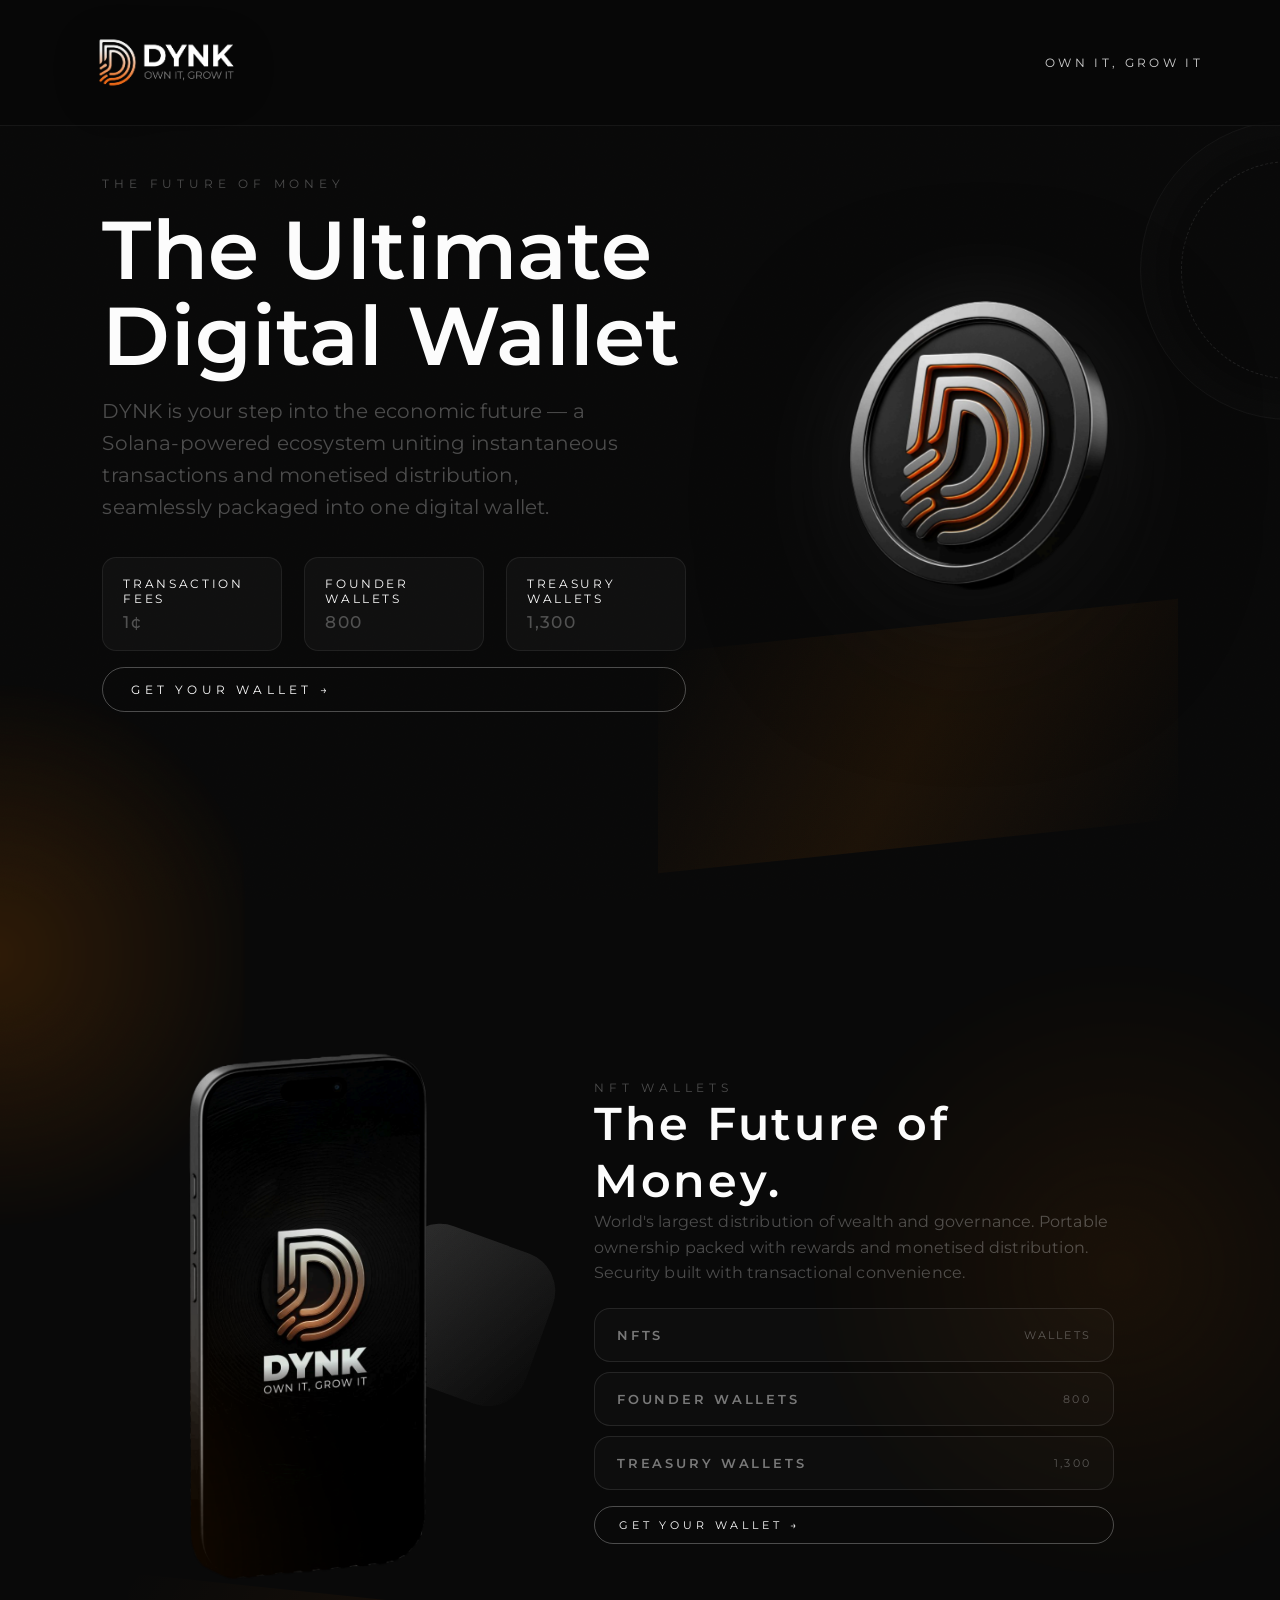
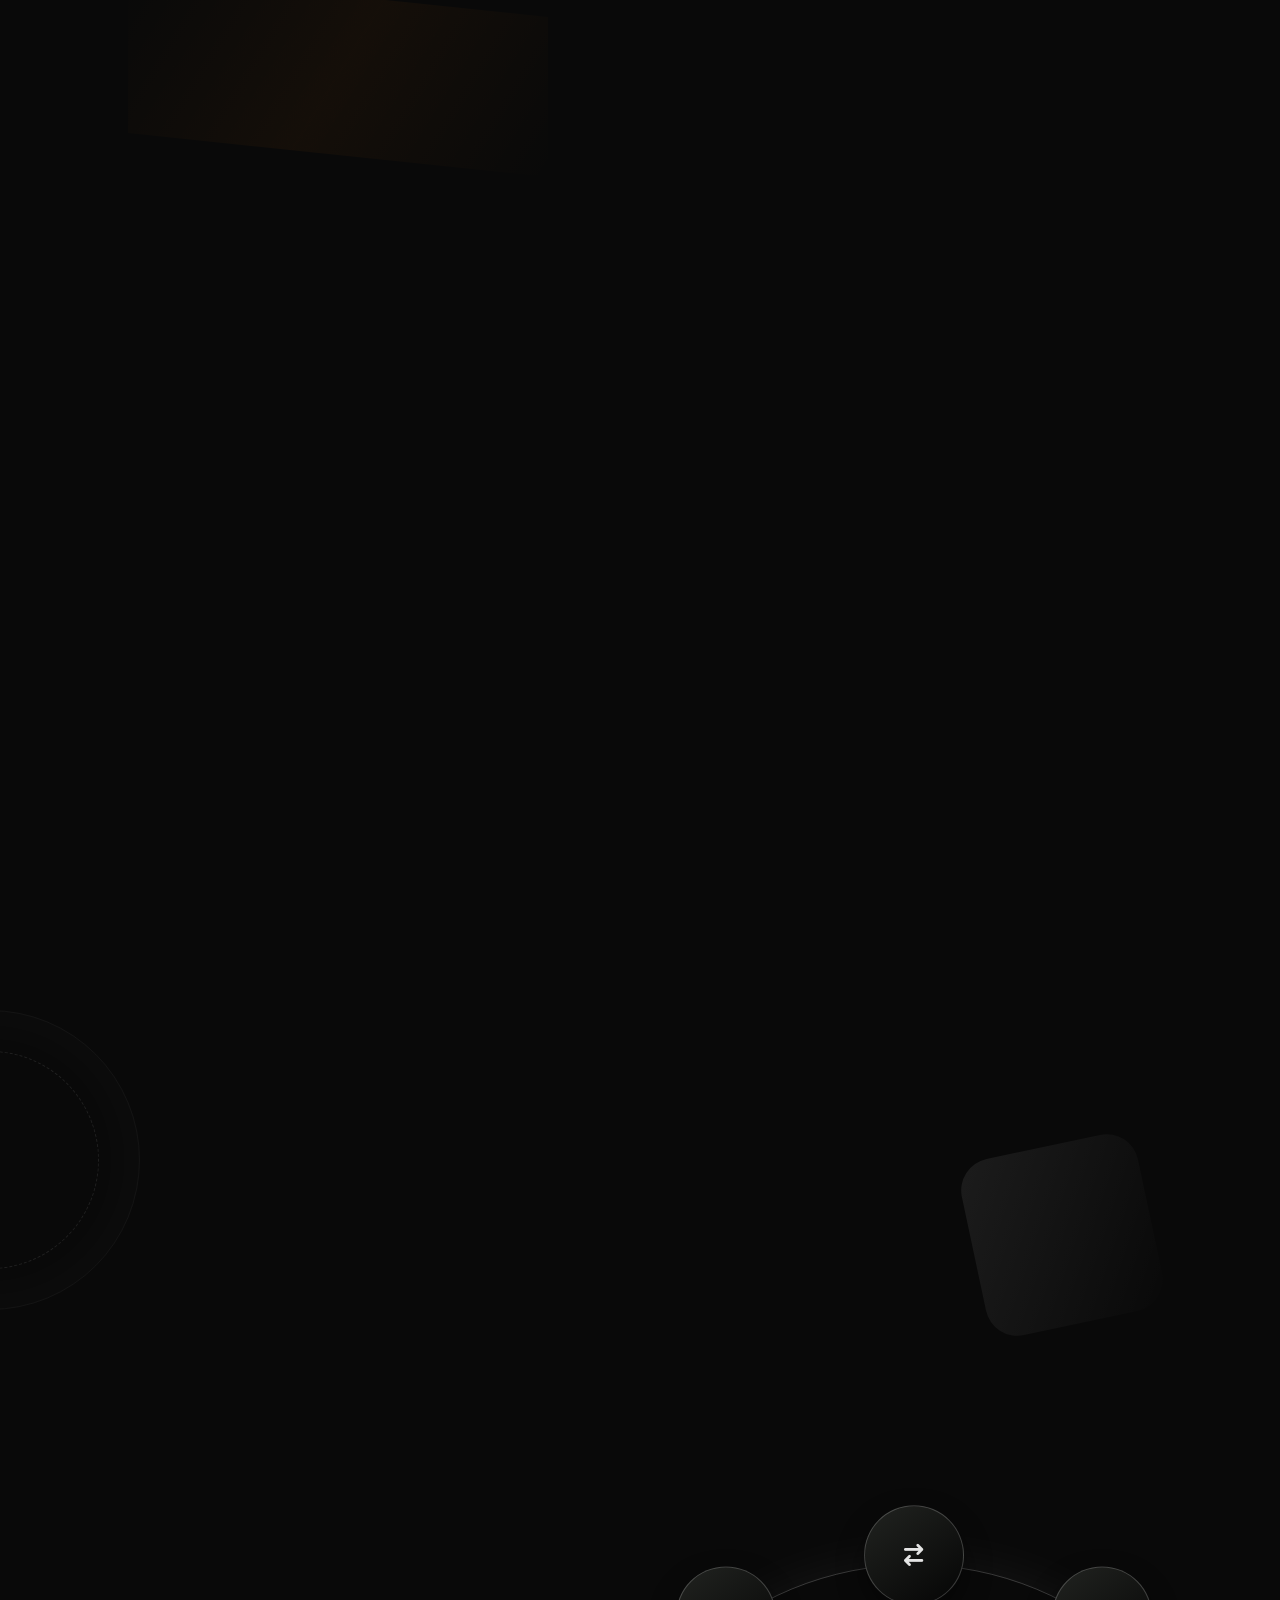
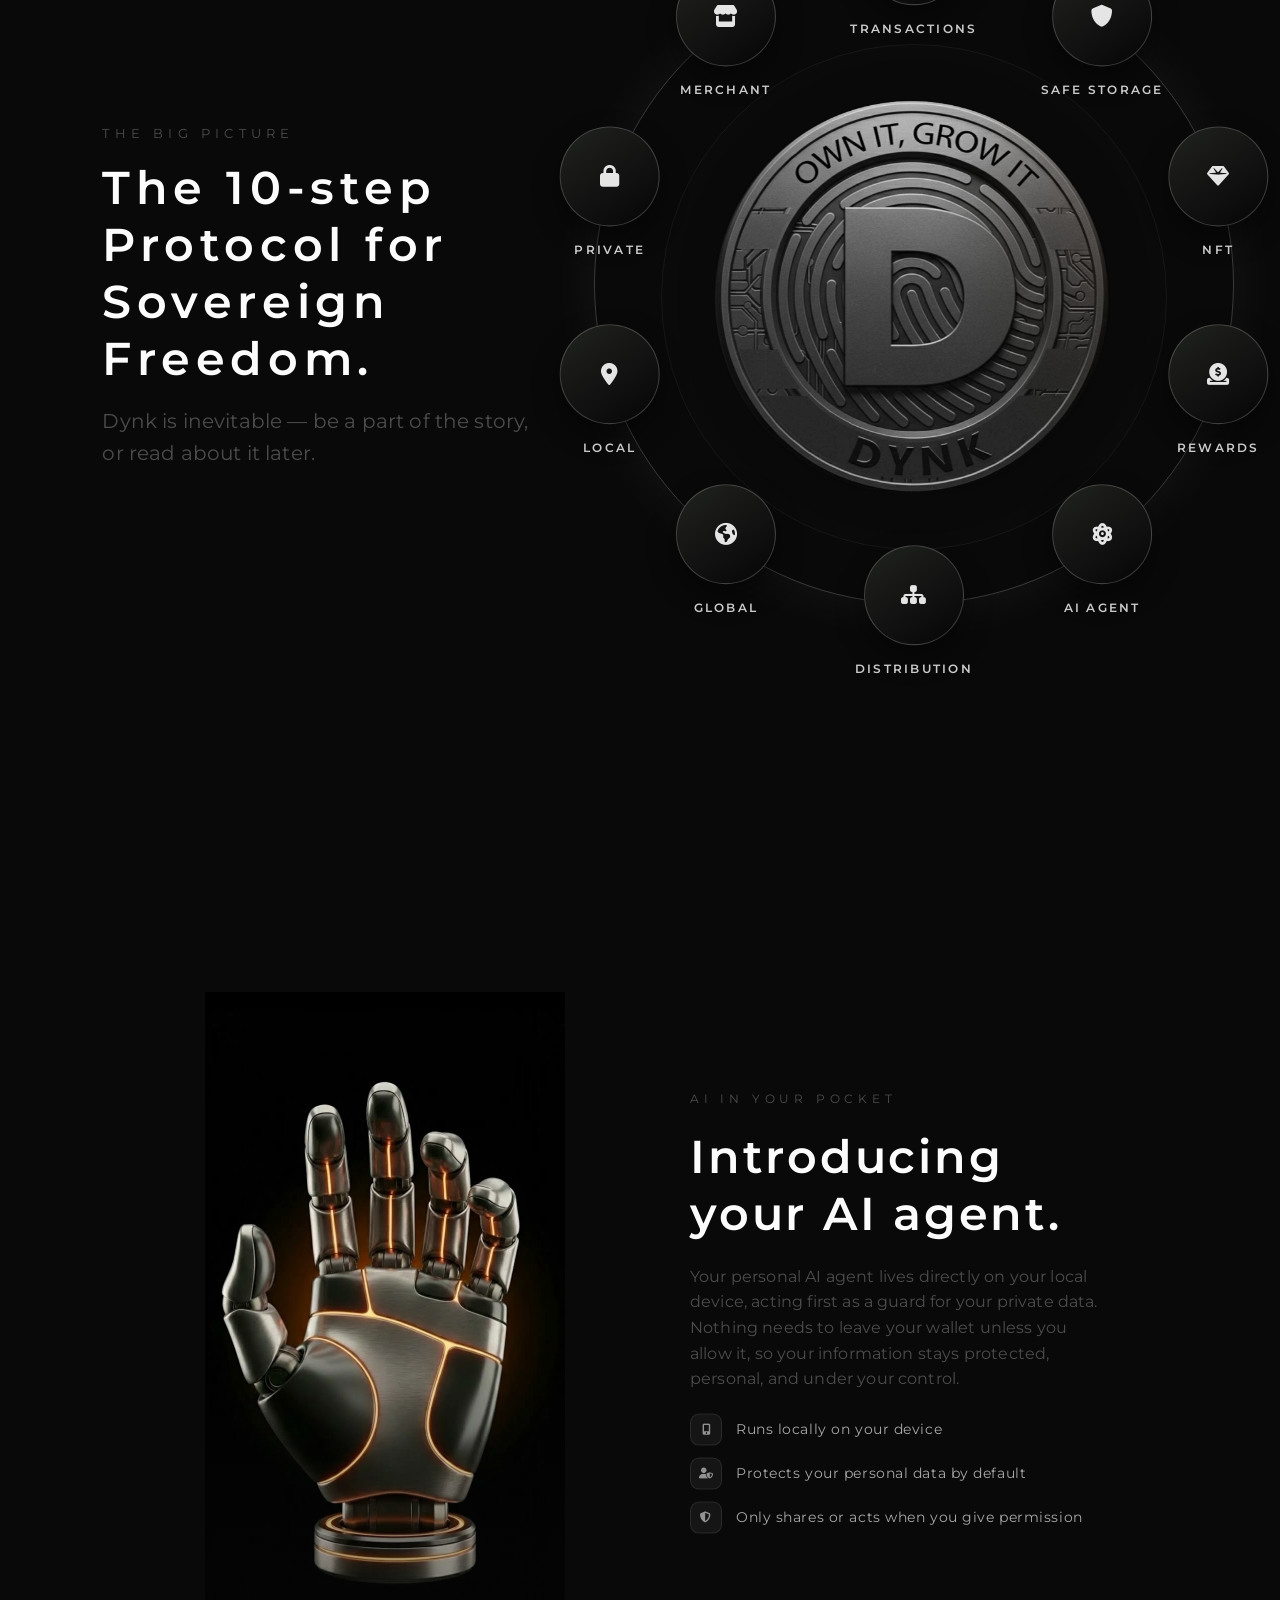
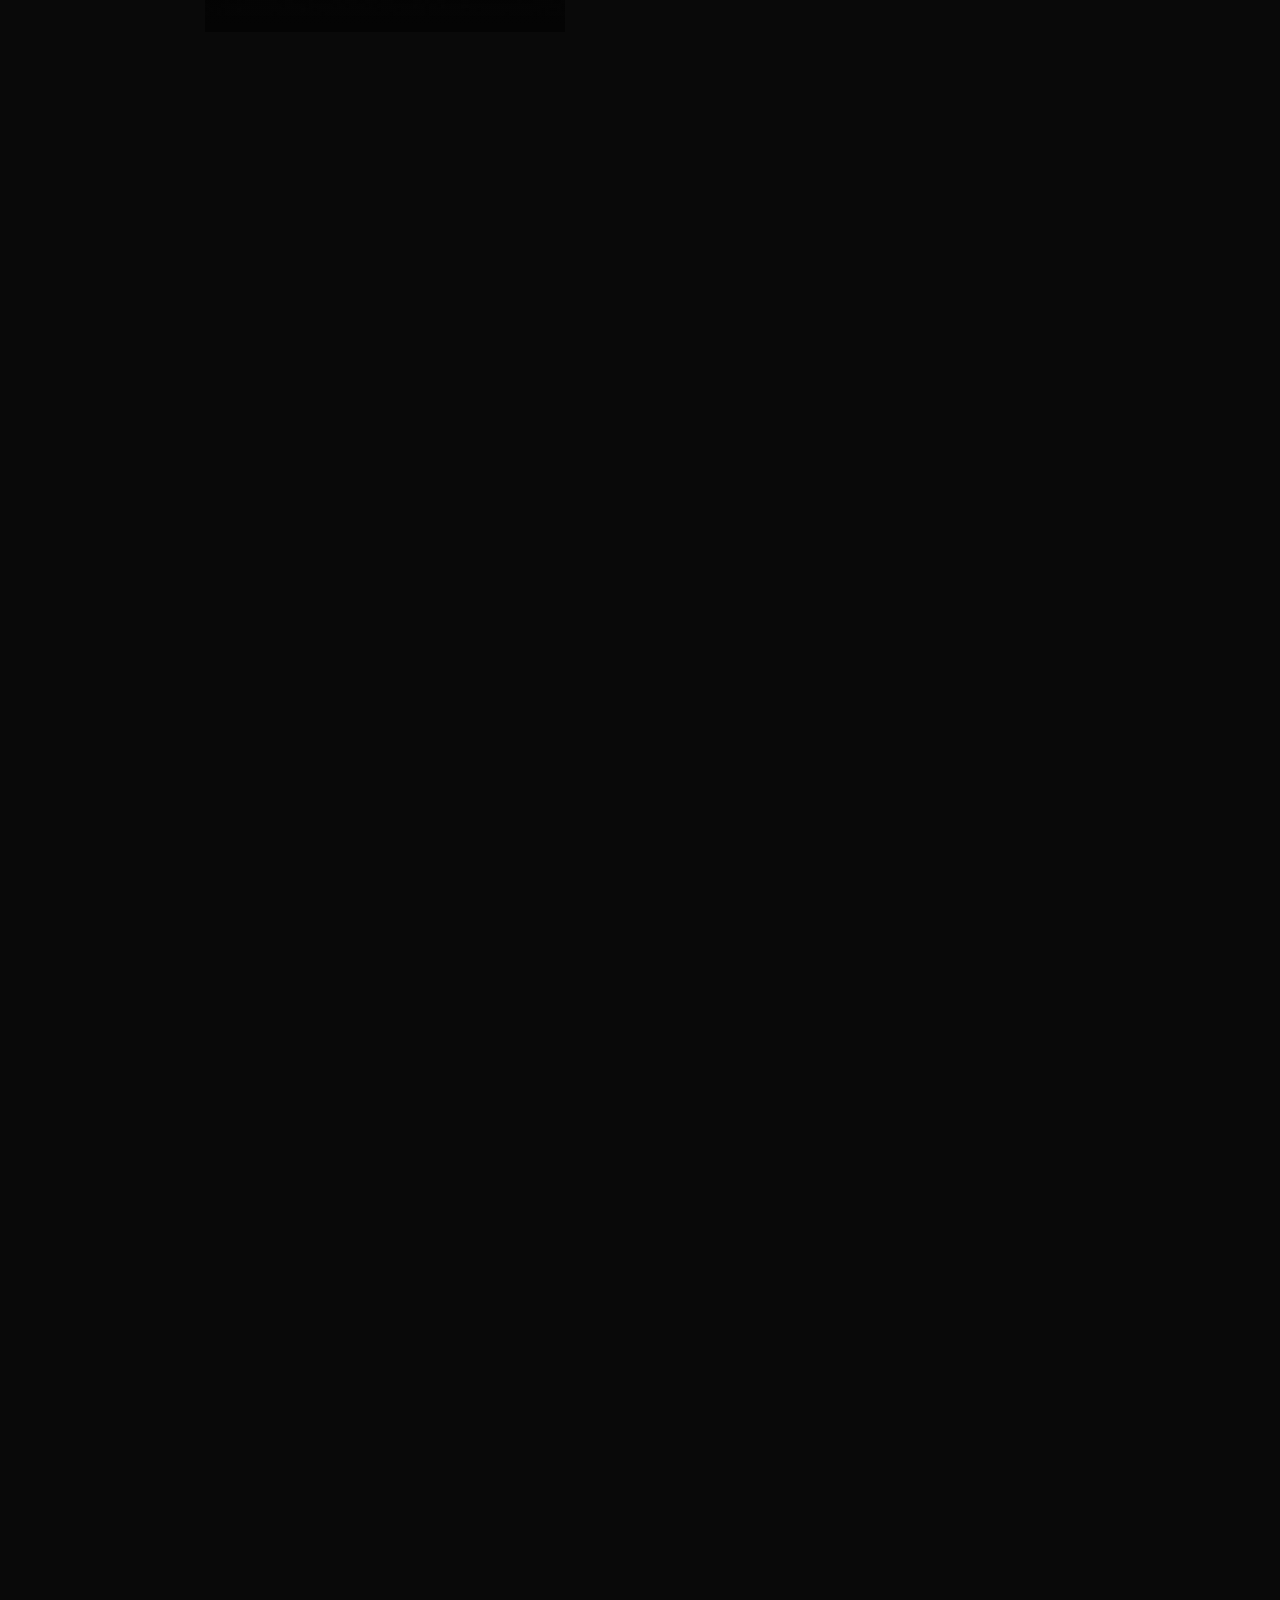
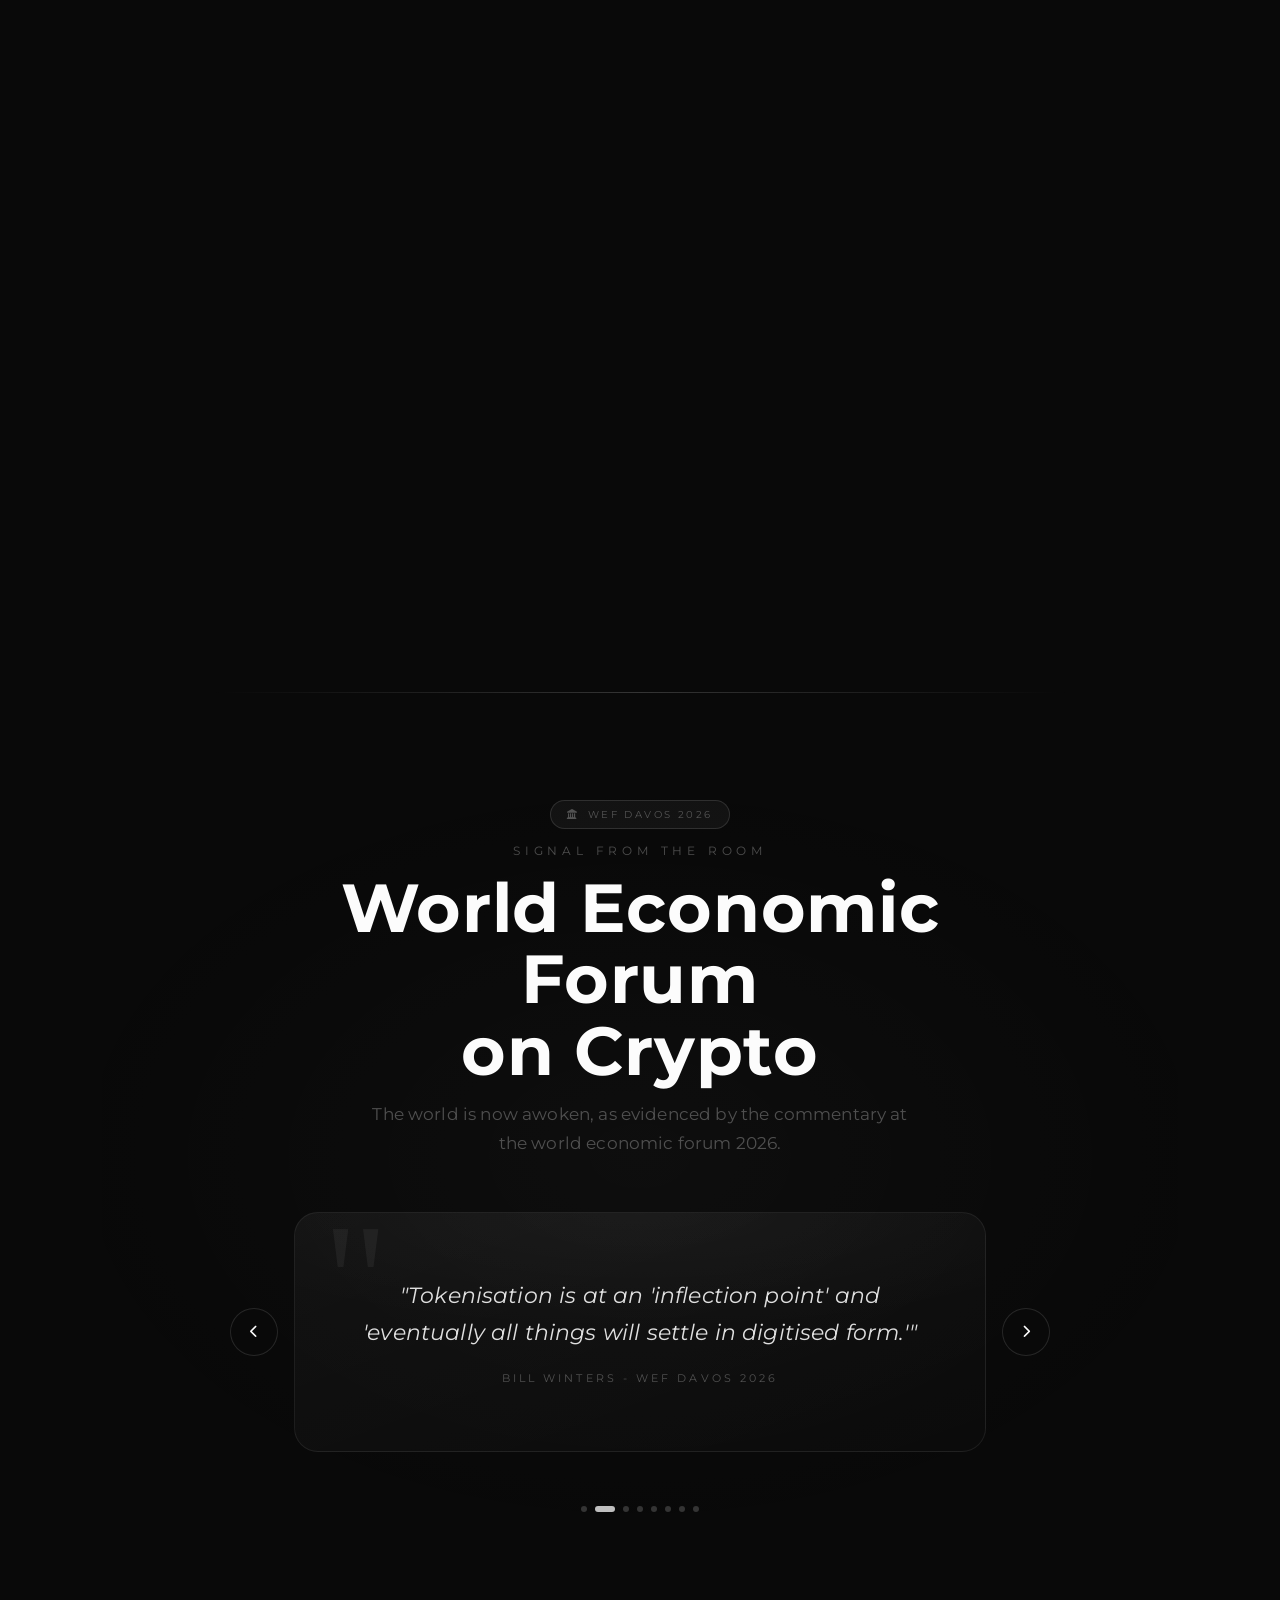
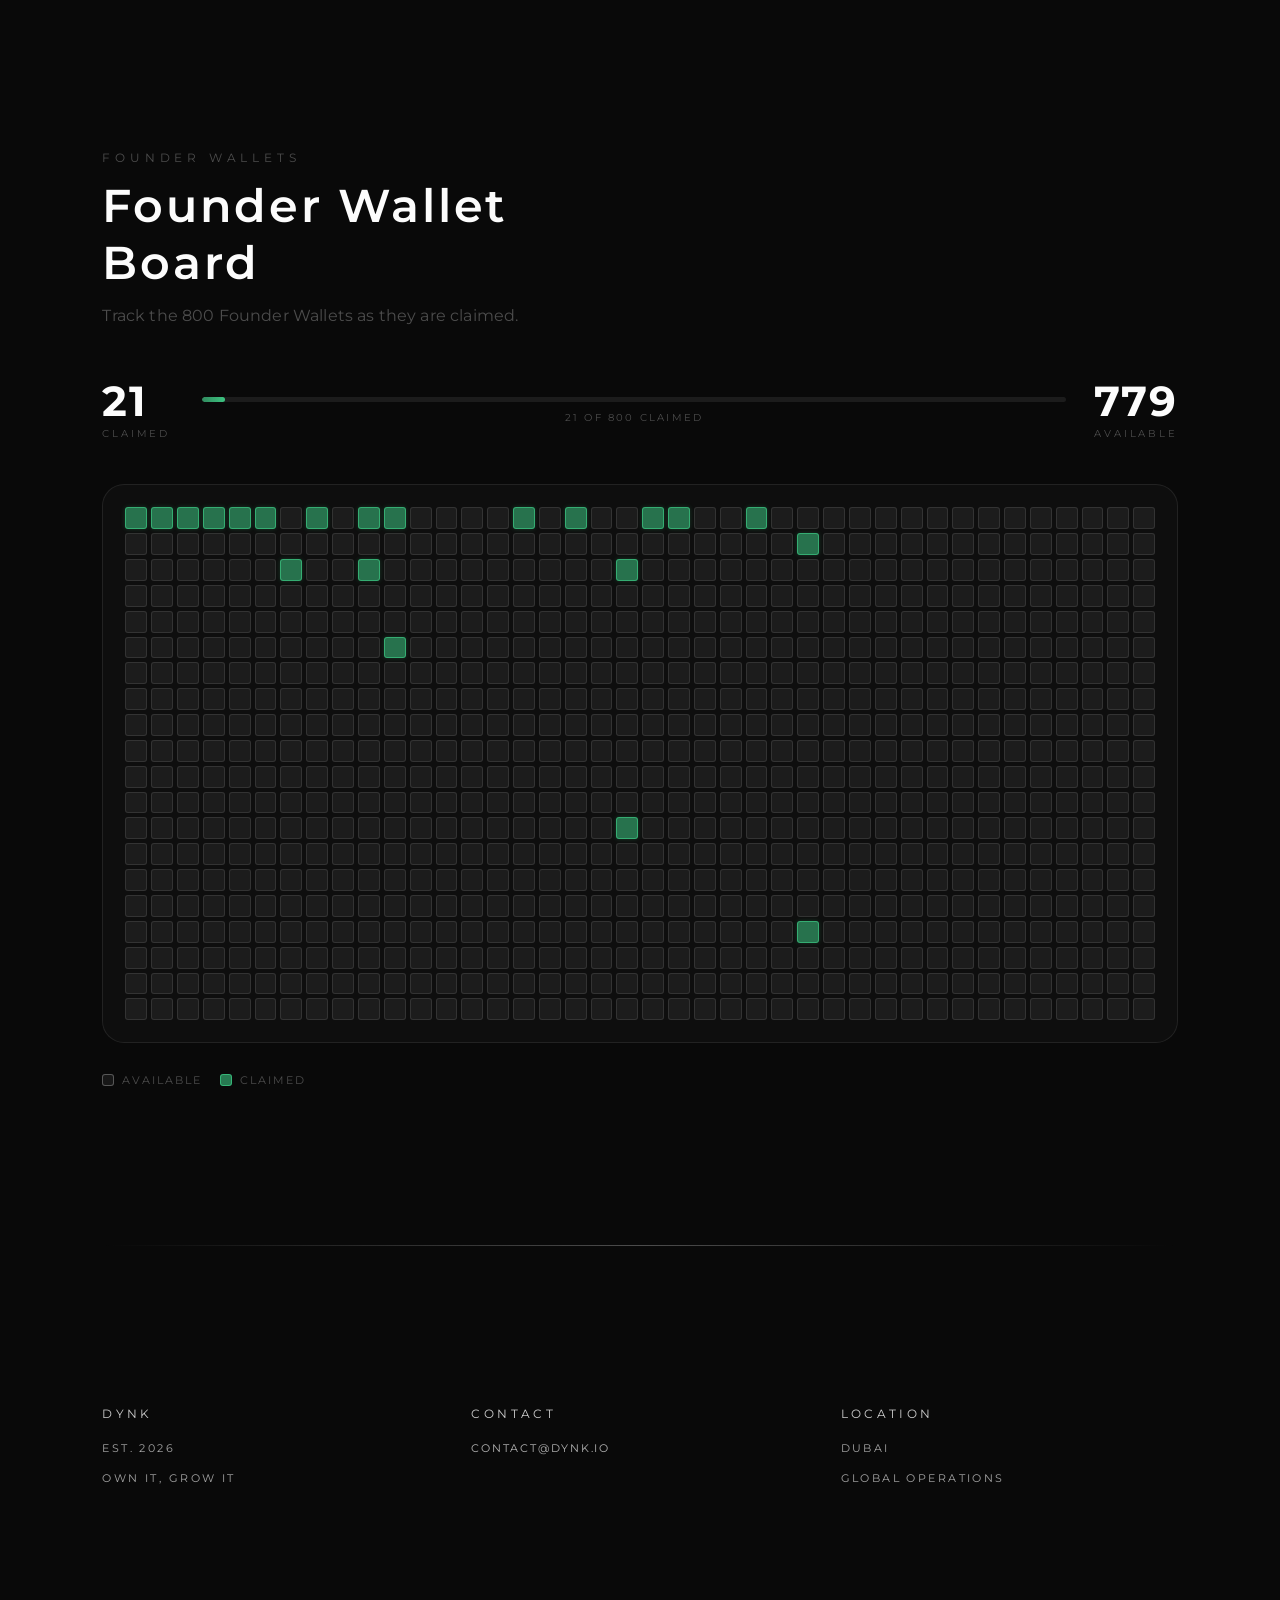
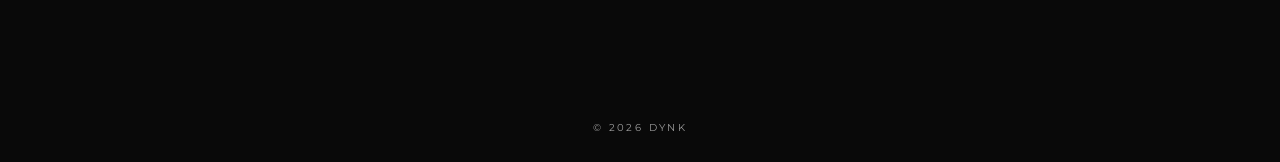
==== index.html @ 9fe10c83 "Update site content and AI agent section" ====
<!doctype html>
<html lang="en">
  <head>
    <meta charset="UTF-8" />
    <meta name="viewport" content="width=device-width, initial-scale=1.0" />
    <meta name="format-detection" content="telephone=no" />
    <title>DYNK</title>
    <link rel="icon" type="image/png" href="media/images/icon.png" />
    <link rel="preconnect" href="https://fonts.googleapis.com" />
    <link rel="preconnect" href="https://fonts.gstatic.com" crossorigin />
    <link
      rel="stylesheet"
      href="https://cdnjs.cloudflare.com/ajax/libs/font-awesome/6.5.2/css/all.min.css"
    />
    <link
      href="https://fonts.googleapis.com/css2?family=Montserrat:wght@300;400;500;600;700;800&display=swap"
      rel="stylesheet"
    />
    <style>
      :root {
        --ink: rgba(5, 5, 5, 1);
        --paper: rgba(252, 252, 252, 1);
        --veil: rgba(252, 252, 252, 0.08);
        --mist: rgba(252, 252, 252, 0.28);
        --glow: rgba(252, 252, 252, 0.7);    
        --pulse: rgba(252, 252, 252, 0.45);
        --ember: rgba(255, 128, 0, 0.18);
        --ember-soft: rgba(255, 128, 0, 0.08);
      }

      * {
        box-sizing: border-box;
      }

      img {
        max-width: 100%;
        height: auto;
      }

      html {
        scroll-behavior: smooth;
      }

      html,
      body {
        margin: 0;
        font-family: "Montserrat", sans-serif;
        color: var(--paper);
        background: #090909;
        min-height: 100vh;
        letter-spacing: 0.01em;
        overflow-x: clip;
        -ms-overflow-style: none;
        scrollbar-width: none;
      }

      html::-webkit-scrollbar,
      body::-webkit-scrollbar {
        width: 0;
        height: 0;
      }

      .grain {
        position: fixed;
        inset: 0;
        pointer-events: none;
        background-image: url("data:image/svg+xml,%3Csvg width='120' height='120' viewBox='0 0 120 120' xmlns='http://www.w3.org/2000/svg'%3E%3Cfilter id='n'%3E%3CfeTurbulence type='fractalNoise' baseFrequency='0.9' numOctaves='2' stitchTiles='stitch'/%3E%3C/filter%3E%3Crect width='120' height='120' filter='url(%23n)' opacity='0.05'/%3E%3C/svg%3E");
        mix-blend-mode: soft-light;
        z-index: 1;
      }

      .no-margin {
        margin: 0 !important;
        padding: 0 !important;
        font-size: 16px !important;
      }

      .grain.pos2 {
        opacity: 0.6;
        transform: translateY(1000px);
      }

      header {
        position: sticky;
        top: 0;
        z-index: 20;
        display: flex;
        align-items: center;
        justify-content: space-between;
        padding: 24px clamp(24px, 6vw, 80px);
        background: rgba(8, 8, 8, 0.82);
        backdrop-filter: blur(24px);
        -webkit-backdrop-filter: blur(24px);
        border-bottom: 1px solid rgba(252, 252, 252, 0.06);
        transition: background 0.3s ease, border-color 0.3s ease;
      }

      .logo {
        display: flex;
        flex-direction: column;
        gap: 6px;
        font-family: "Montserrat", sans-serif;
        font-size: clamp(22px, 3.2vw, 32px);
        letter-spacing: 0.2em;
        text-transform: uppercase;
        font-weight: 800;
      }

      .logo-sub {
        font-size: 10px;
        letter-spacing: 0.22em;
        font-weight: 500;
        color: rgba(252, 252, 252, 0.64);
      }

      .logo-img {
        width: clamp(120px, 14vw, 180px);
        height: auto;
        display: block;
        filter: drop-shadow(0 10px 24px rgba(0, 0, 0, 0.4));
      }

      .nav {
        display: flex;
        gap: 24px;
        font-size: 12px;
        text-transform: uppercase;
        letter-spacing: 0.28em;
      }

      .nav span {
        opacity: 0.82;
      }

      main {
        position: relative;
        z-index: 2;
        padding: 30px clamp(32px, 8vw, 140px) 0;
        display: grid;
        gap: 130px;
      }

      .hero-wrap {
        display: grid;
        grid-template-columns: minmax(0, 1.2fr) minmax(0, 0.8fr);
        align-items: center;
        gap: clamp(32px, 8vw, 120px);
        min-height: 64vh;
      }

      .hero {
        display: grid;
        gap: 16px;
        max-width: 720px;
      }

      .eyebrow {
        font-size: 12px;
        text-transform: uppercase;
        letter-spacing: 0.4em;
        color: var(--mist);
      }

      h1 {
        margin: 0;
        font-family: "Montserrat", sans-serif;
        font-size: clamp(40px, 7vw, 82px);
        font-weight: 600;
        line-height: 1.05;
      }

      .lead {
        max-width: 520px;
        font-size: clamp(16px, 2.2vw, 20px);
        line-height: 1.6;
        color: var(--mist);
      }

      p.lead {
        margin: 0;
      }

      .cta {
        display: inline-flex;
        align-items: center;
        gap: 12px;
        padding: 14px 28px;
        border-radius: 999px;
        border: 1px solid var(--mist);
        color: var(--paper);
        text-decoration: none;
        text-transform: uppercase;
        font-size: 12px;
        letter-spacing: 0.35em;
        transition:
          border-color 0.3s ease,
          box-shadow 0.3s ease,
          transform 0.3s ease;
      }

      .cta:hover {
        border-color: var(--glow);
        box-shadow: 0 0 40px rgba(252, 252, 252, 0.15), 0 0 80px rgba(252, 252, 252, 0.05);
        transform: translateY(-2px);
      }

      .cta--sm {
        margin-top: 16px;
        font-size: 11px;
        padding: 11px 24px;
      }

      .stats {
        display: grid;
        grid-template-columns: repeat(auto-fit, minmax(160px, 1fr));
        gap: 22px;
        margin-top: 18px;
      }

      .stat {
        display: flex;
        flex-direction: column-reverse;
        gap: 6px;
        padding: 18px 20px;
        border-radius: 14px;
        background: rgba(252, 252, 252, 0.03);
        border: 1px solid rgba(252, 252, 252, 0.07);
        transition: border-color 0.3s ease, background 0.3s ease;
      }

      .stat:hover {
        border-color: rgba(252, 252, 252, 0.14);
        background: rgba(252, 252, 252, 0.05);
      }

      .stat strong {
        display: block;
        font-size: 17px;
        font-weight: 500;
        letter-spacing: 0.08em;
        color: var(--mist);
      }

      .stat span {
        font-size: 12px;
        text-transform: uppercase;
        letter-spacing: 0.22em;
        color: var(--paper);
      }

      .signal {
        display: grid;
        grid-template-columns: repeat(auto-fit, minmax(220px, 1fr));
        gap: 24px;
        padding: 40px 0;
      }

      .signal-card {
        padding: 26px 28px;
        border-radius: 18px;
        border: 1px solid rgba(252, 252, 252, 0.07);
        background: rgba(252, 252, 252, 0.03);
        backdrop-filter: blur(10px);
        transition: border-color 0.3s ease, transform 0.3s ease, box-shadow 0.3s ease;
      }

      .signal-card:hover {
        border-color: rgba(252, 252, 252, 0.14);
        transform: translateY(-2px);
      }

      .signal-card strong {
        display: block;
        font-size: 22px;
        letter-spacing: 0.1em;
      }

      .signal-card span {
        font-size: 11px;
        text-transform: uppercase;
        letter-spacing: 0.28em;
        color: var(--mist);
      }

      .feature-rail {
        display: grid;
        gap: 28px;
        padding: 60px 0;
      }
      .circle-section {
        position: relative;
        padding: 10px 0 40px;
        overflow: visible;
        display: grid;
        grid-template-columns: minmax(0, 1fr) minmax(0, 1.2fr);
        gap: clamp(32px, 8vw, 120px);
        align-items: center;
      }

      .circle-copy {
        display: grid;
        gap: 18px;
        max-width: 520px;
      }

      .circle-list {
        display: none;
        gap: 16px;
        margin-top: 8px;
      }

      .circle-card {
        padding: 18px 20px;
        border-radius: 18px;
        border: 1px solid rgba(252, 252, 252, 0.14);
        background: linear-gradient(
          150deg,
          rgba(252, 252, 252, 0.08),
          rgba(252, 252, 252, 0.02)
        );
        box-shadow: 0 18px 40px rgba(0, 0, 0, 0.35);
      }

      .circle-card h3 {
        margin: 0 0 10px;
        font-size: 14px;
        letter-spacing: 0.2em;
        text-transform: uppercase;
      }

      .circle-card p {
        margin: 0;
        font-size: 14px;
        line-height: 1.6;
        color: var(--mist);
      }

      .circle-title {
        margin: 0;
        font-size: clamp(24px, 4vw, 46px);
        font-weight: 600;
        letter-spacing: 0.12em;
      }

      .circle-sub {
        font-size: 13px;
        text-transform: uppercase;
        letter-spacing: 0.4em;
        color: var(--mist);
      }

      .circle-mobile-hint {
        display: none;
        margin: 12px auto 0;
        text-align: center;
        font-size: 10px;
        letter-spacing: 0.18em;
        text-transform: uppercase;
        color: var(--mist);
      }

      .circle-shell {
        position: relative;
        --radius: clamp(210px, 35vw, 320px);
        --item: clamp(110px, 14vw, 150px);
        --icon: clamp(72px, 10vw, 100px);
        width: calc((var(--radius) * 2) + var(--item));
        height: calc((var(--radius) * 2) + var(--item));
        margin: 0 auto 0 0;
        justify-self: end;
        transform: translateX(-128px);
      }

      .circle-shell .orbit {
        position: absolute;
        inset: 18%;
        opacity: 0.4;
        border-radius: 50%;
        border: 1px solid rgba(252, 252, 252, 0.14);
        box-shadow: inset 0 0 60px rgba(252, 252, 252, 0.06);
        pointer-events: none;
      }

      .circle-ring {
        position: absolute;
        top: 50%;
        left: 50%;
        width: calc(var(--radius) * 2);
        height: calc(var(--radius) * 2);
        transform: translate(-50%, -52%);
        border-radius: 50%;
        border: 1px solid rgba(252, 252, 252, 0.2);
        box-shadow: 0 0 60px rgba(252, 252, 252, 0.06);
        pointer-events: none;
      }

      .circle-center {
        position: absolute;
        top: 50%;
        left: 50%;
        transform: translate(-50%, -50%);
        pointer-events: none;
      }

      .circle-center img {
        width: min(640px, 96vw);
        border-radius: 0;
        display: block;
      }

      .circle-flip {
        position: relative;
        width: min(640px, 96vw);
        height: min(640px, 96vw);
        transform-style: preserve-3d;
        transition: transform 0.7s ease;
      }

      .circle-flip.is-flipped {
        transform: rotateY(180deg);
      }

      .circle-face {
        position: absolute;
        inset: 0;
        display: grid;
        place-items: center;
        backface-visibility: hidden;
      }

      .circle-face img {
        width: 100%;
        height: 100%;
        object-fit: contain;
      }

      .circle-face.back {
        transform: rotateY(180deg);
      }

      .circle-back {
        display: grid;
        place-items: center;
        width: min(390px, 74%);
        height: min(330px, 62%);
        padding: 28px;
        text-align: left;
        border-radius: 22px;
        overflow: hidden;
        border: 1px solid rgba(252, 252, 252, 0.1);
        background: rgba(12, 12, 12, 0.97);
        backdrop-filter: blur(10px);
        box-shadow: 0 12px 32px rgba(0, 0, 0, 0.5);
        transform: translateY(-10px);
        position: relative;
      }

      .circle-back::after {
        content: none;
      }

      .circle-back-inner {
        width: 100%;
        height: 100%;
        border-radius: 0;
        display: grid;
        align-content: center;
        gap: 12px;
        padding: 0;
        border: none;
        background: transparent;
        position: relative;
        z-index: 1;
      }

      .circle-back-inner > * {
        position: relative;
        z-index: 1;
      }

      .circle-back h3 {
        margin: 0;
        font-size: 16px;
        letter-spacing: 0.2em;
        text-transform: uppercase;
      }

      .circle-back p {
        margin: 0;
        font-size: 14px;
        color: var(--mist);
        line-height: 1.6;
      }

      .circle-quote {
        margin: 4px 0 0;
        padding-left: 14px;
        border-left: 1px solid rgba(252, 252, 252, 0.24);
        font-size: 13px;
        line-height: 1.6;
        color: rgba(252, 252, 252, 0.86);
      }

      .circle-quote-meta {
        font-size: 10px;
        letter-spacing: 0.24em;
        text-transform: uppercase;
        color: var(--mist);
      }

      .circle-item {
        position: absolute;
        top: 50%;
        left: 50%;
        width: var(--item);
        transform: translate(-50%, -50%) rotate(calc(36deg * var(--i)))
          translateY(calc(var(--radius) * -1)) rotate(calc(-36deg * var(--i)));
        text-align: center;
        transition:
          transform 0.3s ease,
          opacity 0.3s ease;
      }

      .circle-item:hover {
        transform: translate(-50%, -50%) rotate(calc(36deg * var(--i)))
          translateY(calc(var(--radius) * -1)) rotate(calc(-36deg * var(--i)))
          scale(1.08);
      }

      .circle-item {
        cursor: pointer;
        touch-action: manipulation;
      }

      .circle-icon {
        width: var(--icon);
        height: var(--icon);
        margin: 0 auto 1rem;
        background: linear-gradient(145deg, #212320, #050505);
        border-radius: 50%;
        display: flex;
        align-items: center;
        justify-content: center;
        box-shadow: 0 12px 28px rgba(0, 0, 0, 0.45);
        border: 1px solid rgba(252, 252, 252, 0.2);
        transition:
          border-color 0.25s ease,
          box-shadow 0.25s ease,
          transform 0.25s ease;
      }

      .circle-icon i {
        font-size: calc(var(--icon) * 0.22);
        color: rgba(252, 252, 252, 0.9);
      }

      .circle-item:hover .circle-icon {
        border-color: rgba(252, 252, 252, 0.9);
        border-width: 2px;
        box-shadow:
          0 18px 36px rgba(0, 0, 0, 0.5),
          0 0 24px rgba(252, 252, 252, 0.18);
        transform: translateY(-2px) scale(1.03);
      }

      .circle-label {
        font-weight: 600;
        font-size: 0.78rem;
        letter-spacing: 0.18em;
        text-transform: uppercase;
        color: var(--paper);
        opacity: 0.8;
      }

      .circle-center img {
        width: min(400px, 56vw);
      }

      .feature-rail h2 {
        margin: 0;
        font-size: clamp(20px, 3vw, 32px);
        letter-spacing: 0.12em;
        text-transform: uppercase;
      }

      .feature-track {
        display: grid;
        grid-auto-flow: column;
        grid-auto-columns: minmax(240px, 1fr);
        gap: 20px;
        overflow-x: auto;
        padding-bottom: 8px;
        scroll-snap-type: x mandatory;
      }

      .feature-track::-webkit-scrollbar {
        height: 6px;
      }

      .feature-track::-webkit-scrollbar-thumb {
        background: rgba(252, 252, 252, 0.2);
        border-radius: 999px;
      }

      .feature-card {
        scroll-snap-align: start;
        padding: 26px;
        border-radius: 20px;
        border: 1px solid rgba(252, 252, 252, 0.12);
        background: linear-gradient(
          140deg,
          rgba(252, 252, 252, 0.08),
          rgba(252, 252, 252, 0.02)
        );
      }

      .feature-card h3 {
        margin: 0 0 10px;
        font-size: 18px;
        font-weight: 600;
      }

      .feature-card p {
        margin: 0;
        color: var(--mist);
        line-height: 1.6;
      }

      /* ─── WEF Section ─── */
      .wef-section {
        position: relative;
        padding: clamp(80px, 12vh, 160px) clamp(24px, 6vw, 80px);
        overflow: hidden;
      }

      .wef-section::before {
        content: "";
        position: absolute;
        inset: 0;
        background: radial-gradient(ellipse 80% 60% at 50% 50%, rgba(252, 252, 252, 0.025), transparent 70%);
        pointer-events: none;
      }

      .wef-section::after {
        content: "";
        position: absolute;
        left: 10%;
        right: 10%;
        top: 0;
        height: 1px;
        background: linear-gradient(90deg, transparent, rgba(252, 252, 252, 0.18), transparent);
        pointer-events: none;
      }

      .wef-inner {
        max-width: 820px;
        margin: 0 auto;
        display: grid;
        gap: clamp(40px, 6vh, 72px);
        text-align: center;
      }

      .wef-header {
        display: grid;
        gap: 14px;
        justify-items: center;
      }

      .wef-badge {
        display: inline-flex;
        align-items: center;
        gap: 8px;
        padding: 7px 16px;
        border: 1px solid rgba(252, 252, 252, 0.12);
        border-radius: 999px;
        font-size: 10px;
        letter-spacing: 0.24em;
        text-transform: uppercase;
        color: var(--mist);
        background: rgba(252, 252, 252, 0.04);
      }

      .wef-title {
        margin: 0;
        font-size: clamp(32px, 6vw, 68px);
        font-weight: 700;
        letter-spacing: 0.01em;
        line-height: 1.05;
      }

      .wef-sub {
        margin: 0;
        font-size: clamp(14px, 1.6vw, 17px);
        color: var(--mist);
        max-width: 560px;
        line-height: 1.7;
      }

      .wef-stage {
        display: flex;
        align-items: center;
        gap: 16px;
      }

      .wef-quote-frame {
        flex: 1;
        min-height: 240px;
        padding: clamp(28px, 4vw, 52px);
        border-radius: 24px;
        border: 1px solid rgba(252, 252, 252, 0.07);
        background: linear-gradient(160deg, rgba(252, 252, 252, 0.04), rgba(252, 252, 252, 0.01));
        position: relative;
        overflow: hidden;
        display: flex;
        flex-direction: column;
        justify-content: center;
        gap: 20px;
        transition: opacity 0.3s ease;
      }

      .wef-quote-frame::before {
        content: "";
        position: absolute;
        inset: 0;
        background: radial-gradient(ellipse 70% 50% at 50% 0%, rgba(252, 252, 252, 0.03), transparent);
        pointer-events: none;
      }

      .wef-quote-frame.is-fading {
        opacity: 0;
      }

      .wef-deco-quote {
        font-size: 160px;
        line-height: 0.5;
        color: rgba(252, 252, 252, 0.05);
        font-family: Georgia, "Times New Roman", serif;
        position: absolute;
        top: 28px;
        left: 28px;
        pointer-events: none;
        user-select: none;
      }

      .wef-quote-text {
        margin: 0;
        font-size: clamp(16px, 2.4vw, 22px);
        line-height: 1.65;
        font-weight: 400;
        color: rgba(252, 252, 252, 0.88);
        font-style: italic;
        position: relative;
        z-index: 1;
      }

      .wef-quote-author {
        font-size: 11px;
        letter-spacing: 0.28em;
        text-transform: uppercase;
        color: var(--mist);
        position: relative;
        z-index: 1;
      }

      .wef-btn {
        width: 48px;
        height: 48px;
        border-radius: 999px;
        border: 1px solid rgba(252, 252, 252, 0.12);
        background: rgba(10, 10, 10, 0.7);
        color: var(--paper);
        cursor: pointer;
        display: grid;
        place-items: center;
        font-size: 13px;
        flex-shrink: 0;
        transition: border-color 0.3s ease, box-shadow 0.3s ease, transform 0.3s ease;
        backdrop-filter: blur(8px);
        -webkit-backdrop-filter: blur(8px);
      }

      .wef-btn:hover {
        border-color: rgba(252, 252, 252, 0.36);
        box-shadow: 0 0 24px rgba(252, 252, 252, 0.08);
        transform: scale(1.06);
      }

      .wef-dots {
        display: flex;
        justify-content: center;
        gap: 8px;
        flex-wrap: wrap;
      }

      .wef-dot {
        width: 6px;
        height: 6px;
        border-radius: 999px;
        background: rgba(252, 252, 252, 0.18);
        border: none;
        padding: 0;
        cursor: pointer;
        transition: background 0.3s ease, width 0.3s ease;
      }

      .wef-dot.is-active {
        background: rgba(252, 252, 252, 0.75);
        width: 20px;
      }

      .board-section {
        display: grid;
        gap: 24px;
        padding: 0 0 0;
        position: relative;
      }

      .board-header {
        display: grid;
        gap: 12px;
        max-width: 560px;
      }

      .board-legend {
        display: flex;
        flex-wrap: wrap;
        gap: 12px 18px;
        margin-top: 6px;
        font-size: 11px;
        letter-spacing: 0.18em;
        text-transform: uppercase;
        color: var(--mist);
      }

      .board-legend-item {
        display: inline-flex;
        align-items: center;
        gap: 8px;
      }

      .board-legend-swatch {
        width: 12px;
        height: 12px;
        border-radius: 3px;
        border: 1px solid rgba(252, 252, 252, 0.28);
        background: rgba(252, 252, 252, 0.06);
      }

      .board-legend-swatch.sold {
        background: rgba(64, 214, 140, 0.55);
        border-color: rgba(64, 214, 140, 0.65);
      }

      .board-shell {
        position: relative;
        border-radius: 26px;
        padding: clamp(12px, 2vw, 20px);
        border: none;
        background: transparent;
        box-shadow: none;
        overflow: hidden;
        width: 100%;
      }

      .board-shell::after {
        content: none;
      }

      .board-shell.is-locked .board-viewport {
        filter: saturate(0.85) brightness(0.92);
      }

      .board-viewport {
        position: relative;
        width: 100%;
        height: auto;
        border-radius: 20px;
        overflow: hidden;
        background: transparent;
        z-index: 1;
      }

      .board-shell.is-active .board-viewport {
        cursor: grab;
      }

      .board-shell.is-active .board-viewport:active {
        cursor: grabbing;
      }

      .board-canvas {
        position: absolute;
        left: 50%;
        top: 50%;
        transform-origin: 0 0;
        will-change: transform;
      }

      .board-grid {
        display: grid;
        gap: 0;
        background: transparent;
      }

      .board-tile {
        width: var(--board-tile, 14px);
        height: var(--board-tile, 14px);
        border-radius: 0;
        border: 1px solid rgba(252, 252, 252, 0.22);
        background: rgba(252, 252, 252, 0.06);
        color: var(--paper);
        font-size: var(--board-label, 7px);
        font-weight: 500;
        letter-spacing: 0.06em;
        line-height: 1;
        display: flex;
        align-items: center;
        justify-content: center;
        box-shadow: inset 0 0 0 0.5px rgba(0, 0, 0, 0.3);
        user-select: none;
        overflow: hidden;
      }

      .board-tile[data-status="available"] {
        background: rgba(252, 252, 252, 0.06);
      }

      .board-tile[data-status="sold"] {
        background: rgba(64, 214, 140, 0.55);
      }

      .board-tile.is-empty {
        background: transparent;
        border-color: transparent;
        box-shadow: none;
        pointer-events: none;
      }

      .board-grid.is-compact .board-tile span {
        display: none;
      }

      .board-overlay {
        display: none;
      }

      .board-overlay span {
        display: block;
      }

      .board-overlay small {
        display: block;
        margin-top: 10px;
        font-size: 10px;
        letter-spacing: 0.24em;
        color: var(--mist);
      }

      .board-shell.is-active .board-overlay {
        display: none;
      }

      .showcase {
        display: grid;
        grid-template-columns: minmax(0, 0.8fr) minmax(0, 1.2fr);
        gap: clamp(32px, 8vw, 120px);
        align-items: center;
        padding: 80px 0 40px;
      }

      .showcase-copy {
        display: grid;
        gap: 0px !important;
        max-width: 520px;
      }

      .showcase-kicker {
        font-size: 12px;
        text-transform: uppercase;
        letter-spacing: 0.4em;
        color: var(--mist);
      }

      .showcase-title {
        margin: 0;
        font-size: clamp(26px, 4vw, 46px);
        font-weight: 600;
        letter-spacing: 0.06em;
      }

      .showcase-grid {
        display: grid;
        gap: 12px;
      }

      .showcase-accordion {
        display: grid;
        gap: 12px;
      }

      .showcase-accordion.is-measuring .showcase-panel,
      .showcase-accordion.is-measuring .showcase-toggle i,
      .showcase-accordion.is-measuring .showcase-item {
        transition: none !important;
      }

      .showcase-item {
        position: relative;
        border-radius: 999px;
        border: 1px solid rgba(252, 252, 252, 0.12);
        background: #0b0b0b;
        overflow: visible;
        transition:
          border-color 0.35s ease,
          box-shadow 0.35s ease,
          background 0.35s ease;
      }

      .showcase-toggle {
        width: 100%;
        display: flex;
        align-items: center;
        justify-content: space-between;
        gap: 12px;
        padding: 0 12px;
        padding-right: 32px;
        padding-left: 24px;
        background: transparent;
        border: none;
        color: rgba(252, 252, 252, 0.92);
        text-transform: uppercase;
        font-size: 12px;
        letter-spacing: 0.2em;
        cursor: pointer;
        min-height: 38px;
        position: relative;
      }

      .showcase-item:not(.is-open) .showcase-toggle {
        min-height: 38px;
        padding-top: 0;
        padding-bottom: 0;
        transform: translateY(0);
      }

      .showcase-toggle span {
        margin-left: auto;
        color: rgba(252, 252, 252, 0.74);
      }

      .showcase-toggle i {
        color: rgba(252, 252, 252, 0.6);
        font-size: 0.9em;
        transition:
          transform 0.35s ease,
          color 0.35s ease;
        position: absolute;
        right: 16px;
        top: 50%;
        transform: translateY(-50%);
      }

      .showcase-item.is-open {
        border-radius: 18px;
        border-color: rgba(252, 252, 252, 0.28);
        background: #111111;
        box-shadow: 0 18px 40px rgba(0, 0, 0, 0.35);
      }

      .showcase-item.is-open .showcase-toggle i {
        transform: translateY(-50%) rotate(180deg);
        color: rgba(252, 252, 252, 0.85);
      }

      .showcase-panel {
        display: grid;
        gap: 10px;
        margin-top: 0;
        padding: 0 10px;
        color: rgba(252, 252, 252, 0.86);
        font-size: 13px;
        line-height: 1.6;
        text-transform: none;
        letter-spacing: 0.02em;
        border-radius: 16px;
        border: 0 solid rgba(252, 252, 252, 0.18);
        background: #0b0b0b;
        box-shadow: 0 18px 40px rgba(0, 0, 0, 0.35);
        max-height: 0;
        opacity: 0;
        transform: translateY(-4px);
        overflow: hidden;
        transition:
          max-height 0.35s ease,
          opacity 0.2s ease,
          transform 0.35s ease,
          padding 0.35s ease,
          margin 0.35s ease,
          border-width 0.35s ease;
      }
      .showcase-item.is-open .showcase-panel {
        margin-top: 10px;
        padding: 8px 12px 10px;
        border-width: 1px;
        max-height: var(--panel-height, 240px);
        opacity: 1;
        transform: translateY(0);
      }


      .showcase-modal-trigger {
        display: none;
        justify-content: center;
        text-align: center;
        cursor: pointer;
        border: 1px solid rgba(252, 252, 252, 0.2);
        background: rgba(8, 8, 8, 0.7);
      }

      .modal {
        position: fixed;
        inset: 0;
        display: flex;
        align-items: center;
        justify-content: center;
        padding: 24px;
        background: radial-gradient(
            120% 120% at 50% 10%,
            rgba(252, 252, 252, 0.08),
            rgba(8, 8, 8, 0.85) 50%,
            rgba(2, 2, 2, 0.95) 100%
          );
        backdrop-filter: blur(8px);
        z-index: 40;
        opacity: 0;
        visibility: hidden;
        pointer-events: none;
        transition: opacity 0.35s ease, visibility 0.35s ease;
      }

      .modal.is-open {
        opacity: 1;
        visibility: visible;
        pointer-events: auto;
      }

      .modal-card {
        width: min(92vw, 440px);
        border-radius: 22px;
        border: 1px solid rgba(252, 252, 252, 0.2);
        background: linear-gradient(160deg, #20211f, #060606);
        box-shadow: 0 20px 50px rgba(0, 0, 0, 0.5);
        padding: 22px;
        position: relative;
        opacity: 0;
        transform: translateY(18px) scale(0.98);
        transition: transform 0.45s ease, opacity 0.45s ease;
      }

      .modal.is-open .modal-card {
        opacity: 1;
        transform: translateY(0) scale(1);
      }

      .modal-kicker {
        font-size: 10px;
        letter-spacing: 0.3em;
        text-transform: uppercase;
        color: var(--mist);
      }

      .modal-card h3 {
        margin: 10px 0 12px;
        font-size: 20px;
        letter-spacing: 0.08em;
      }

      .modal-card p {
        margin: 0;
        color: var(--mist);
        line-height: 1.6;
        font-size: 14px;
      }

      .wallet-modal .modal-card {
        width: min(94vw, 520px);
        padding: 40px 24px 24px;
        border: 1px solid rgba(252, 252, 252, 0.2);
        background: linear-gradient(160deg, #20211f, #060606);
        box-shadow: 0 20px 50px rgba(0, 0, 0, 0.5);
      }


      .modal-list {
        list-style: none;
        padding: 0;
        margin: 16px 0 0;
        display: grid;
        gap: 10px;
      }

      .modal-list li {
        padding: 10px 14px;
        border-radius: 999px;
        border: 1px solid rgba(252, 252, 252, 0.12);
        background: rgba(252, 252, 252, 0.03);
        font-size: 11px;
        letter-spacing: 0.18em;
        text-transform: uppercase;
        display: flex;
        justify-content: space-between;
      }

      .modal-list span {
        color: var(--mist);
      }

      .modal-email {
        display: inline-flex;
        align-items: center;
        gap: 10px;
        margin-top: 16px;
        padding: 10px 18px;
        border-radius: 999px;
        border: 1px solid rgba(252, 252, 252, 0.22);
        text-decoration: none;
        text-transform: uppercase;
        font-size: 11px;
        letter-spacing: 0.22em;
        color: var(--paper);
        background: linear-gradient(120deg, rgba(16, 16, 16, 0.9), #050505);
        transition:
          border-color 0.3s ease,
          box-shadow 0.3s ease,
          transform 0.3s ease;
      }

      .modal-email:hover {
        border-color: var(--glow);
        box-shadow: 0 0 28px rgba(252, 252, 252, 0.12);
        transform: translateY(-1px);
      }

      .modal-close {
        position: absolute;
        top: 12px;
        right: 12px;
        width: 36px;
        height: 36px;
        border-radius: 999px;
        border: 1px solid rgba(252, 252, 252, 0.2);
        background: rgba(8, 8, 8, 0.7);
        color: var(--paper);
        cursor: pointer;
        display: grid;
        place-items: center;
        font-size: 18px;
      }

      .divider {
        height: 1px;
        background: linear-gradient(
          90deg,
          transparent,
          var(--mist),
          transparent
        );
        margin: 28px 0 16px;
      }

      footer {
        display: grid;
        grid-template-columns: repeat(auto-fit, minmax(180px, 1fr));
        gap: 32px;
        align-items: start;
        padding: 14px 0 26px;
        text-transform: uppercase;
        font-size: 11px;
        letter-spacing: 0.22em;
        color: rgba(252, 252, 252, 0.64);
      }

      .footer-col {
        display: grid;
        gap: 16px;
      }

      .footer-title {
        font-size: 12px;
        letter-spacing: 0.28em;
        color: rgba(252, 252, 252, 0.8);
        margin-bottom: 4px;
      }

      .footer-link {
        color: rgba(252, 252, 252, 0.7);
        text-decoration: none;
        letter-spacing: 0.16em;
      }

      .footer-link:hover {
        color: var(--paper);
      }

      .footer-bottom {
        margin-top: 80px;
        padding-bottom: 28px;
        text-align: center;
        text-transform: uppercase;
        font-size: 10px;
        letter-spacing: 0.24em;
        color: rgba(252, 252, 252, 0.6);
      }

      .hero-media {
        display: grid;
        place-items: center;
        position: relative;
      }

      .hero-media img {
        width: min(75%, 720px);
        max-height: 820px;
        object-fit: contain;
        filter: drop-shadow(0 40px 70px rgba(0, 0, 0, 0.55))
          drop-shadow(0 0 40px rgba(252, 252, 252, 0.08));
        animation: float 10s ease-in-out infinite;
      }

      .phone-media img {
        width: min(100%, 420px);
        max-height: 560px;
        filter: none;
      }

      .orbit1 {
        position: absolute;
        border-radius: 50%;
        border: 1px solid rgba(252, 252, 252, 0.15);
        box-shadow: inset 0 0 60px rgba(252, 252, 252, 0.08);
      }

      .orbit1 {
        right: -160px;
        top: 120px;
        width: 300px;
        height: 300px;
        opacity: 0.3;
      }

      .orbit1::after {
        content: "";
        position: absolute;
        inset: 40px;
        border-radius: 50%;
        border: 1px dashed rgba(252, 252, 252, 0.3);
      }

      .orbit1.pos1 {
        left: -160px;
        top: 290%;
        width: 300px;
        height: 300px;
        opacity: 0.3;
      }

      .pulse {
        position: absolute;
        left: 30%;
        bottom: -55%;
        width: 160px;
        height: 160px;
        border-radius: 40px;
        background: linear-gradient(120deg, var(--veil), transparent);
        transform: rotate(20deg);
        animation: pulse 8s ease-in-out infinite;
      }

      .pulse.pos2 {
        left: auto;
        right: 10%;
        top: 305%;
        bottom: auto;
        width: 180px;
        height: 180px;
        border-radius: 32px;
        background: linear-gradient(
          120deg,
          rgba(252, 252, 252, 0.08),
          transparent
        );
        transform: rotate(-12deg);
        animation-duration: 10s;
      }

      .lux-glow {
        position: absolute;
        left: -20%;
        bottom: -45%;
        width: 500px;
        height: 700px;
        background: radial-gradient(circle, var(--ember), transparent 65%);
        filter: blur(2px);
        opacity: 0.85;
        pointer-events: none;
      }

      .lux-glow.pos1 {
        left: auto;
        right: -15%;
        top: 30%;
        width: 600px;
        height: 600px;
        opacity: 0;
      }

      .lux-glow.pos2 {
        left: 60%;
        bottom: -80%;
        width: 700px;
        height: 700px;
        opacity: 0.4;
        filter: blur(6px);
      }

      .lux-sheen {
        position: absolute;
        right: 8%;
        bottom: 6%;
        width: 520px;
        height: 220px;
        background: linear-gradient(
          120deg,
          transparent,
          var(--ember-soft),
          transparent
        );
        transform: skewY(-6deg);
        pointer-events: none;
      }

      .lux-sheen.pos2 {
        left: 10%;
        right: auto;
        bottom: -95%;
        width: 420px;
        height: 160px;
        opacity: 0.6;
        transform: skewY(6deg);
      }

      .reveal {
        opacity: 0;
        transform: translateY(22px);
        transition: opacity 0.75s ease, transform 0.75s ease;
      }

      .reveal.is-visible {
        opacity: 1;
        transform: translateY(0);
      }

      .delay-1 { transition-delay: 0.08s; }
      .delay-2 { transition-delay: 0.16s; }
      .delay-3 { transition-delay: 0.22s; }
      .delay-4 { transition-delay: 0.3s; }

      @keyframes float {
        0%,
        100% {
          transform: translateY(0px);
        }
        50% {
          transform: translateY(-18px);
        }
      }

      @keyframes pulse {
        0%,
        100% {
          opacity: 0.4;
          transform: translateY(0) rotate(20deg);
        }
        50% {
          opacity: 0.7;
          transform: translateY(-8px) rotate(20deg);
        }
      }

      @media (hover: none), (pointer: coarse) {
        .circle-flip,
        .circle-flip.is-flipped {
          transform: none !important;
        }

        .circle-face.back {
          display: none;
        }
      }

      @media (max-width: 1100px) {
        main {
          padding: 15px clamp(24px, 6vw, 80px) 0;
        }

        .hero-wrap,
        .showcase,
        .circle-section {
          gap: clamp(28px, 6vw, 80px);
        }

        .circle-shell {
          transform: translateX(-64px);
        }

        .wef-btn {
          width: 44px;
          height: 44px;
        }
      }

      @media (max-width: 900px) {
        header {
          padding: 28px clamp(20px, 5vw, 56px);
        }

        main {
          padding: 56px clamp(20px, 5vw, 56px) 0;
        }

        .nav {
          letter-spacing: 0.2em;
        }

        .hero-wrap {
          grid-template-columns: 1fr;
          min-height: auto;
        }

        .hero-media img {
          width: min(100%, 520px);
        }

        .showcase {
          grid-template-columns: 1fr;
        }

        .circle-section {
          grid-template-columns: 1fr;
        }

        .circle-shell {
          margin: 0 auto;
          justify-self: center;
          transform: none;
        }

        .wef-title {
          font-size: clamp(28px, 5vw, 52px);
        }

        .board-section {
          padding: 40px 0 0;
        }

        .board-header {
          max-width: 100%;
        }

        .board-viewport {
          height: clamp(220px, 68vw, 420px);
        }

        .stats {
          grid-template-columns: repeat(auto-fit, minmax(150px, 1fr));
        }
      }

      @media (max-width: 700px) {
        header {
          flex-direction: column;
          gap: 16px;
          align-items: flex-start;
          padding: 20px 16px;
        }

        main {
          padding: 28px 16px 0;
          gap: 48px;
        }

        .nav {
          flex-wrap: wrap;
          gap: 10px;
          font-size: 11px;
          letter-spacing: 0.18em;
          max-width: 320px;
          display: none;
        }

        .hero {
          gap: 16px;
        }

        .lead {
          max-width: 100%;
        }

        .hero-media img,
        .phone-media img {
          animation: none;
        }

        .cta {
          padding: 12px 22px;
          letter-spacing: 0.22em;
        }

        .hero-wrap {
          grid-template-columns: 1fr;
          gap: 24px;
          min-height: auto;
        }

        .stats {
          grid-template-columns: repeat(3, minmax(0, 1fr));
          gap: 10px;
          margin-top: 12px;
          text-align: center;
        }

        .stat {
          padding: 10px 8px;
        }

        .stat strong {
          font-size: 16px;
        }

        .stat span {
          font-size: 9px;
          letter-spacing: 0.12em;
        }

        .showcase {
          padding: 24px 0 12px;
          gap: 20px;
        }

        .showcase-accordion {
          gap: 10px;
        }

        .showcase-toggle {
          flex-direction: row;
          align-items: center;
          gap: 10px;
          font-size: 11px;
          letter-spacing: 0.16em;
          padding-left: 20px;
          padding-right: 38px;
          min-height: 44px;
        }

        .showcase-toggle span {
          margin-left: auto;
        }

        .showcase-item:not(.is-open) .showcase-toggle {
          min-height: 44px;
          padding-top: 0;
          padding-bottom: 0;
          transform: translateY(0);
        }

        .showcase-panel {
          font-size: 12px;
          line-height: 1.55;
          padding-left: 14px;
          padding-right: 14px;
        }

        .feature-track {
          grid-auto-columns: minmax(220px, 80%);
        }

        .circle-shell {
          --radius: clamp(120px, 32vw, 180px);
          --item: clamp(64px, 16vw, 90px);
          --icon: clamp(46px, 12vw, 64px);
          width: min(92vw, calc((var(--radius) * 2) + var(--item)));
          height: auto;
          aspect-ratio: 1 / 1;
          display: grid;
          place-items: center;
          justify-self: center;
          margin: 0 auto;
          transform: none;
        }

        .circle-shell .orbit {
          transform: translateY(10px);
        }

        .circle-ring {
          transform: translate(-50%, -48%);
        }

        .circle-section {
          grid-template-columns: 1fr;
          gap: 24px;
          padding: 8px 0 20px;
          justify-items: center;
        }

        .circle-shell {
          display: grid;
        }

        .circle-mobile-hint {
          display: block;
        }

        .circle-list {
          display: none;
        }

        .phone-media {
          display: none;
        }

        .showcase-modal-trigger {
          display: inline-flex;
        }

        .circle-item {
          display: grid;
          place-items: center;
        }

        .circle-icon {
          margin-bottom: 0;
        }

        .circle-label {
          position: absolute;
          left: 50%;
          top: calc(100% + 2px);
          transform: translateX(-50%);
          font-size: 10px;
          letter-spacing: 0.12em;
          line-height: 1.1;
          white-space: nowrap;
        }

        .circle-item[style*="--i: 0"] .circle-label,
        .circle-item[style*="--i: 1"] .circle-label,
        .circle-item[style*="--i: 2"] .circle-label,
        .circle-item[style*="--i: 8"] .circle-label,
        .circle-item[style*="--i: 9"] .circle-label {
          top: auto;
          bottom: calc(100% + 2px);
        }

        .circle-center img {
          width: min(160px, 46vw);
          transform: translateY(4px);
        }

        .circle-back {
          width: min(300px, 88%);
          height: min(260px, 70%);
          padding: 18px;
        }

        .circle-back-inner {
          gap: 10px;
        }

        .wef-section {
          padding: 56px 20px 48px;
        }

        .wef-stage {
          gap: 10px;
        }

        .wef-btn {
          width: 40px;
          height: 40px;
          font-size: 12px;
        }

        .wef-quote-frame {
          min-height: 200px;
          padding: 24px 20px;
        }

        .orbit1,
        .pulse,
        .lux-glow,
        .lux-sheen {
          display: none;
        }

        footer {
          grid-template-columns: repeat(2, minmax(0, 1fr));
          gap: 14px;
          font-size: 9px;
          letter-spacing: 0.18em;
        }

        .footer-title {
          font-size: 10px;
          letter-spacing: 0.2em;
        }

        .divider {
          margin: 18px 0 12px;
        }

        .modal-card {
          padding: 18px;
        }

        .modal-kicker {
          margin-bottom: 6px;
        }

        .modal-card h3 {
          margin: 6px 0 10px;
        }

        .modal-card p {
          margin: 0 0 12px;
        }

        .circle-quote {
          margin-top: 10px;
        }

        .circle-quote-meta {
          margin-top: 6px;
        }
      }

      @media (max-width: 520px) {
        h1 {
          font-size: clamp(30px, 10vw, 44px);
        }

        .eyebrow,
        .circle-sub,
        .showcase-kicker {
          letter-spacing: 0.24em;
        }

        .nav {
          font-size: 10px;
          letter-spacing: 0.14em;
        }

        .board-overlay {
          font-size: 11px;
          letter-spacing: 0.18em;
        }

        .board-overlay small {
          letter-spacing: 0.14em;
        }

        .cta {
          font-size: 11px;
          letter-spacing: 0.18em;
        }

        .showcase-toggle {
          font-size: 10px;
          letter-spacing: 0.14em;
        }

        .footer-title {
          letter-spacing: 0.2em;
        }
      }

      @media (max-width: 420px) {
        .circle-shell {
          --radius: clamp(120px, 36vw, 170px);
          --item: clamp(70px, 19vw, 96px);
          --icon: clamp(48px, 14vw, 66px);
        }

        .circle-label {
          font-size: 8px;
          letter-spacing: 0.1em;
        }

        .wef-btn {
          width: 36px;
          height: 36px;
        }
      }

      /* ─── Sticky showcase cards ─── */
      .showcase-scroll-outer {
        position: relative;
        height: calc(100vh + 1200px);
      }

      .showcase-scroll-sticky {
        position: sticky;
        top: 0;
        height: 100vh;
        display: flex;
        align-items: center;
      }

      .showcase-scroll-sticky .showcase {
        padding: clamp(20px, 4vw, 48px) 0;
        width: 100%;
      }

      .scroll-cards {
        display: grid;
        gap: 10px;
        margin-top: 22px;
      }

      .scroll-card {
        border-radius: 16px;
        border: 1px solid rgba(252, 252, 252, 0.1);
        padding: 18px 22px;
        background: rgba(252, 252, 252, 0.02);
        transition: border-color 0.55s cubic-bezier(0.22, 1, 0.36, 1), background 0.55s ease, box-shadow 0.55s ease;
        overflow: hidden;
      }

      .scroll-card-header {
        display: flex;
        align-items: center;
        justify-content: space-between;
        gap: 12px;
      }

      .scroll-card h3 {
        margin: 0;
        font-size: 13px;
        letter-spacing: 0.22em;
        text-transform: uppercase;
        font-weight: 600;
        color: rgba(252, 252, 252, 0.45);
        transition: color 0.5s ease;
      }

      .scroll-card-tag {
        font-size: 11px;
        letter-spacing: 0.2em;
        text-transform: uppercase;
        color: rgba(252, 252, 252, 0.3);
        transition: color 0.5s ease;
        flex-shrink: 0;
      }

      .scroll-card-body {
        font-size: 14px;
        line-height: 1.65;
        color: rgba(252, 252, 252, 0.74);
        max-height: 0;
        overflow: hidden;
        opacity: 0;
        margin-top: 0;
        transition: max-height 0.6s cubic-bezier(0.22, 1, 0.36, 1), opacity 0.45s ease, margin-top 0.6s cubic-bezier(0.22, 1, 0.36, 1);
      }

      .scroll-card.is-scroll-active {
        border-color: rgba(252, 252, 252, 0.28);
        background: linear-gradient(150deg, rgba(252, 252, 252, 0.08), rgba(252, 252, 252, 0.02));
        box-shadow: 0 16px 40px rgba(0, 0, 0, 0.35);
      }

      .scroll-card.is-scroll-active h3 {
        color: rgba(252, 252, 252, 0.92);
      }

      .scroll-card.is-scroll-active .scroll-card-tag {
        color: rgba(252, 252, 252, 0.6);
      }

      .scroll-card.is-scroll-active .scroll-card-body {
        max-height: 200px;
        opacity: 1;
        margin-top: 14px;
      }

      /* ─── New Founder Board ─── */
      .board-stats-row {
        display: flex;
        align-items: center;
        gap: 28px;
        padding: 28px 0 20px;
      }

      .board-stat-big {
        display: flex;
        flex-direction: column;
        gap: 5px;
        min-width: 72px;
      }

      .board-stat-right {
        text-align: right;
      }

      .board-stat-num {
        font-size: clamp(28px, 4vw, 42px);
        font-weight: 700;
        letter-spacing: 0.04em;
        line-height: 1;
        color: var(--paper);
      }

      .board-stat-label {
        font-size: 10px;
        text-transform: uppercase;
        letter-spacing: 0.28em;
        color: var(--mist);
      }

      .board-progress-wrap {
        flex: 1;
        display: grid;
        gap: 9px;
      }

      .board-progress-bar {
        height: 5px;
        border-radius: 999px;
        background: rgba(252, 252, 252, 0.08);
        overflow: hidden;
      }

      .board-progress-fill {
        height: 100%;
        border-radius: 999px;
        background: linear-gradient(90deg, rgba(64, 214, 140, 0.6), rgba(64, 214, 140, 0.9));
        width: 0%;
        transition: width 1.4s ease;
      }

      .board-progress-label {
        font-size: 10px;
        letter-spacing: 0.22em;
        text-transform: uppercase;
        color: var(--mist);
        text-align: center;
      }

      .board-grid-wrap {
        border-radius: 22px;
        padding: 22px;
        background: rgba(252, 252, 252, 0.025);
        border: 1px solid rgba(252, 252, 252, 0.08);
        overflow: hidden;
      }

      .board-grid-static {
        display: grid;
        grid-template-columns: repeat(40, 1fr);
        gap: 4px;
      }

      .board-tile-static {
        aspect-ratio: 1;
        border-radius: 3px;
        background: rgba(252, 252, 252, 0.06);
        border: 1px solid rgba(252, 252, 252, 0.1);
        transition: background 0.2s ease, border-color 0.2s ease, box-shadow 0.2s ease;
        position: relative;
        cursor: default;
      }

      .board-tile-static:hover {
        background: rgba(252, 252, 252, 0.18);
        border-color: rgba(252, 252, 252, 0.4);
        z-index: 2;
      }

      .board-tile-static::after {
        content: attr(data-num);
        position: absolute;
        bottom: calc(100% + 5px);
        left: 50%;
        transform: translateX(-50%);
        background: rgba(8, 8, 8, 0.94);
        border: 1px solid rgba(252, 252, 252, 0.18);
        border-radius: 6px;
        padding: 4px 7px;
        font-size: 9px;
        letter-spacing: 0.14em;
        font-family: "Montserrat", sans-serif;
        color: var(--paper);
        white-space: nowrap;
        pointer-events: none;
        opacity: 0;
        transition: opacity 0.12s ease;
        z-index: 10;
      }

      .board-tile-static:hover::after {
        opacity: 1;
      }

      .board-tile-static.is-sold {
        background: rgba(64, 214, 140, 0.5);
        border-color: rgba(64, 214, 140, 0.6);
        box-shadow: 0 0 5px rgba(64, 214, 140, 0.2);
      }

      .board-tile-static.is-sold:hover {
        background: rgba(64, 214, 140, 0.75);
        border-color: rgba(64, 214, 140, 0.85);
      }

      @media (max-width: 900px) {
        .board-grid-static {
          grid-template-columns: repeat(32, 1fr);
          gap: 3px;
        }
      }

      @media (max-width: 700px) {
        .showcase-scroll-outer {
          height: auto;
        }
        .showcase-scroll-sticky {
          position: relative;
          top: auto;
          height: auto;
          display: block;
        }
        .scroll-card {
          border-color: rgba(252, 252, 252, 0.14);
          background: rgba(252, 252, 252, 0.04);
        }
        .scroll-card h3 {
          color: rgba(252, 252, 252, 0.82);
        }
        .scroll-card-tag {
          color: rgba(252, 252, 252, 0.5);
        }
        .scroll-card .scroll-card-body,
        .scroll-card.is-scroll-active .scroll-card-body {
          max-height: none;
          opacity: 1;
          margin-top: 14px;
        }
        .board-grid-static {
          grid-template-columns: repeat(20, 1fr);
          gap: 3px;
        }
        .board-stats-row {
          gap: 16px;
        }
        .board-grid-wrap {
          padding: 14px;
        }
      }

      @media (max-width: 520px) {
        .board-grid-static {
          grid-template-columns: repeat(16, 1fr);
          gap: 2px;
        }
      }

      @media (prefers-reduced-motion: reduce) {
        .showcase-scroll-outer {
          height: auto;
        }
        .showcase-scroll-sticky {
          position: relative;
          top: auto;
          height: auto;
          display: block;
        }
        .scroll-card .scroll-card-body {
          max-height: none;
          opacity: 1;
          margin-top: 14px;
        }
        .scroll-card {
          border-color: rgba(252, 252, 252, 0.14);
          background: rgba(252, 252, 252, 0.04);
        }
        .scroll-card h3 {
          color: rgba(252, 252, 252, 0.82);
        }
        .scroll-card-tag {
          color: rgba(252, 252, 252, 0.5);
        }
      }

      /* ─── AI Agent Section ─── */
      .agent-outer {
        position: relative;
        height: calc(100vh + 2000px);
      }

      .agent-sticky {
        position: sticky;
        top: 0;
        height: 100vh;
        display: flex;
        align-items: center;
        overflow: hidden;
      }

      .agent-section {
        display: grid;
        grid-template-columns: 1fr 1fr;
        gap: clamp(40px, 8vw, 100px);
        padding: 0 clamp(24px, 6vw, 80px);
        width: 100%;
        align-items: center;
      }

      .agent-video-col {
        display: flex;
        justify-content: center;
        align-items: center;
      }

      .agent-video-wrap {
        position: relative;
        width: min(100%, 360px);
        aspect-ratio: 9 / 16;
        max-height: 78vh;
        border-radius: 0;
        overflow: hidden;
        background: transparent;
        border: none;
        box-shadow: none;
      }

      .agent-video-wrap canvas {
        position: absolute;
        inset: 0;
        width: 100%;
        height: 100%;
        display: block;
        object-fit: cover;
      }

      .agent-video-wrap video {
        display: none;
      }

      .agent-video-grad {
        position: absolute;
        inset: 0;
        background: linear-gradient(to bottom, transparent 55%, rgba(9, 9, 9, 0.45));
        pointer-events: none;
      }

      .agent-copy-col {
        position: relative;
        min-height: 380px;
      }

      .agent-phase {
        position: absolute;
        top: 50%;
        transform: translateY(-50%);
        left: 0;
        right: 0;
        display: grid;
        gap: 22px;
        transition: opacity 0.55s ease, transform 0.6s cubic-bezier(0.22, 1, 0.36, 1);
      }

      .agent-phase.is-hidden {
        opacity: 0;
        transform: translateY(calc(-50% + 28px));
        pointer-events: none;
      }

      .agent-feat-list {
        list-style: none;
        padding: 0;
        margin: 0;
        display: grid;
        gap: 12px;
      }

      .agent-feat-list li {
        display: flex;
        align-items: center;
        gap: 14px;
        font-size: 14px;
        letter-spacing: 0.04em;
        line-height: 1.5;
        color: rgba(252, 252, 252, 0.65);
      }

      .agent-feat-icon {
        width: 32px;
        height: 32px;
        border-radius: 9px;
        background: rgba(252, 252, 252, 0.05);
        border: 1px solid rgba(252, 252, 252, 0.09);
        display: grid;
        place-items: center;
        font-size: 11px;
        flex-shrink: 0;
        color: rgba(252, 252, 252, 0.55);
      }

      .agent-highlight {
        color: rgba(252, 252, 252, 0.9);
        font-style: italic;
        font-weight: 500;
      }

      .agent-scrub-bar {
        position: absolute;
        bottom: -28px;
        left: 0;
        right: 0;
        height: 2px;
        background: transparent;
        border-radius: 999px;
        overflow: hidden;
      }

      .agent-scrub-fill {
        height: 100%;
        width: 0%;
        background: linear-gradient(90deg, rgba(252, 252, 252, 0.35), rgba(252, 252, 252, 0.65));
        border-radius: 999px;
        transition: width 0.08s linear;
      }

      @media (max-width: 900px) {
        .agent-outer {
          height: calc(100vh + 1650px);
        }

        .agent-sticky {
          align-items: flex-start;
          padding: 28px 0;
          height: 100svh;
        }

        .agent-section {
          grid-template-columns: 1fr;
          gap: 24px;
          padding: 0 clamp(20px, 5vw, 56px);
          align-content: start;
          justify-items: center;
        }

        .agent-video-col,
        .agent-copy-col {
          width: min(100%, 560px);
        }

        .agent-video-wrap {
          aspect-ratio: 9 / 16;
          max-height: 46svh;
          width: 100%;
        }

        .agent-copy-col {
          min-height: 420px;
          padding-bottom: 30px;
        }

        .agent-phase {
          top: 0;
          transform: none;
          gap: 18px;
        }

        .agent-phase.is-hidden {
          transform: translateY(24px);
        }

        .agent-copy-col .showcase-title {
          font-size: clamp(28px, 7vw, 42px);
        }

        .agent-copy-col .lead {
          max-width: none;
          font-size: clamp(15px, 2.6vw, 18px);
        }

        .agent-feat-list li {
          font-size: 13px;
          line-height: 1.45;
        }

        .agent-scrub-bar {
          bottom: 0;
        }
      }

      @media (max-width: 700px) {
        .agent-outer {
          height: calc(100svh + 1500px);
        }

        .agent-sticky {
          padding: 22px 0;
        }

        .agent-copy-col {
          min-height: 460px;
          padding-bottom: 26px;
        }

        .agent-phase {
          gap: 16px;
        }

        .agent-video-wrap {
          max-height: 42svh;
          border-radius: 0;
        }

        .agent-feat-list {
          gap: 10px;
        }
      }

      @media (max-width: 520px) {
        .agent-outer {
          height: calc(100svh + 1600px);
        }

        .agent-sticky {
          padding: 18px 0;
        }

        .agent-section {
          gap: 20px;
          padding: 0 16px;
        }

        .agent-video-col,
        .agent-copy-col {
          width: 100%;
        }

        .agent-video-wrap {
          max-height: 38svh;
        }

        .agent-copy-col {
          min-height: 500px;
        }

        .agent-phase {
          gap: 14px;
        }

        .agent-feat-list li {
          align-items: flex-start;
          gap: 12px;
        }

        .agent-feat-icon {
          width: 28px;
          height: 28px;
          font-size: 10px;
        }
      }

      @media (prefers-reduced-motion: reduce) {
        .agent-outer {
          height: auto;
        }

        .agent-sticky {
          position: relative;
          height: auto;
          overflow: visible;
        }

        .agent-section {
          grid-template-columns: 1fr;
          padding: 60px clamp(20px, 5vw, 56px);
        }

        .agent-copy-col {
          min-height: auto;
        }

        .agent-phase {
          position: static;
          transform: none;
        }

        .agent-phase.is-hidden {
          display: none;
        }

        .agent-video-wrap {
          aspect-ratio: 16 / 9;
          max-height: none;
        }
      }
    </style>
  </head>
  <body>
    <div class="grain" aria-hidden="true"></div>
    <div class="grain pos2" aria-hidden="true"></div>
    <header class="reveal">
      <div class="logo">
        <img class="logo-img" src="media/images/DYNK.png" alt="DYNK logo" />
      </div>
      <nav class="nav">
        <span>Own it, Grow it</span>
      </nav>
    </header>

    <main>
      <section class="hero-wrap reveal delay-1">
        <div class="hero">
          <div class="eyebrow">The future of money</div>
          <h1>The Ultimate Digital Wallet</h1>
          
          <p class="lead">
            DYNK is your step into the economic future — a Solana-powered ecosystem uniting instantaneous transactions and monetised distribution, seamlessly packaged into one digital wallet.
          </p>
          <div class="stats">
            <div class="stat">
              <strong>1¢</strong>
              <span>Transaction fees</span>
            </div>
            <div class="stat">
              <strong>800</strong>
              <span>Founder Wallets</span>
            </div>
            <div class="stat">
              <strong>1,300</strong>
              <span>Treasury wallets</span>
            </div>
          </div>
          <a class="cta" href="#" data-wallet-modal>Get Your Wallet →</a>
        </div>
        <div class="hero-media">
          <img src="media/images/coin2.png" alt="DYNK coin" />
        </div>
      </section>

      <div class="showcase-scroll-outer reveal delay-4" data-showcase-scroll>
        <div class="showcase-scroll-sticky">
          <section class="showcase">
            <div class="hero-media phone-media">
              <img src="media/images/phone.png" alt="DYNK wallet on phone" />
            </div>
            <div class="showcase-copy">
              <div class="showcase-kicker">NFT wallets</div>
              <h2 class="showcase-title">The Future of Money.</h2>
              <p class="lead no-margin">
                World's largest distribution of wealth and governance. Portable ownership packed with rewards and monetised distribution. Security built with transactional convenience.
              </p>
              <div class="scroll-cards">
                <div class="scroll-card is-scroll-active" data-showcase-step>
                  <div class="scroll-card-header">
                    <h3>NFTs</h3>
                    <span class="scroll-card-tag">Wallets</span>
                  </div>
                  <div class="scroll-card-body">
                    A reward-based NFT wallet creating a tradable asset, while maintaining security through non-custodial holding.
                  </div>
                </div>
                <div class="scroll-card" data-showcase-step>
                  <div class="scroll-card-header">
                    <h3>Founder wallets</h3>
                    <span class="scroll-card-tag">800</span>
                  </div>
                  <div class="scroll-card-body">
                    The unique opportunity to be part of the DYNK founder team — acquire one of the first 800 wallets numbered 0001–0800. Founder wallets come packed with rewards, opportunities, and guarantees throughout the distribution and transactional phases. Every treasury wallet will be linked back to a specific Founder Wallet.
                  </div>
                </div>
                <div class="scroll-card" data-showcase-step>
                  <div class="scroll-card-header">
                    <h3>Treasury wallets</h3>
                    <span class="scroll-card-tag">1,300</span>
                  </div>
                  <div class="scroll-card-body">
                    Treasury Wallets grow through rewards built into the ecosystem. A range of 1,300 wallets offer multiple entry points into the DYNK journey. Every distributed transactional wallet links back to either a Founder or Treasury Wallet.
                  </div>
                </div>
              </div>
              <a class="cta cta--sm" href="#" data-wallet-modal>Get Your Wallet →</a>
            </div>
          </section>
        </div>
      </div>

      <section class="circle-section reveal delay-2">
        <div class="circle-copy">
          <div class="circle-sub">The Big Picture</div>
          <h2 class="circle-title">
            The 10-step Protocol for Sovereign Freedom.
          </h2>
          <p class="lead">
            
            Dynk is inevitable — be a part of the story, or read about it later.
          <div class="circle-list">
            <div class="circle-card">
              <h3>Transactions</h3>
              <p>Dynk offers 1c transaction fees</p>
            </div>
            <div class="circle-card">
              <h3>Safe Storage</h3>
              <p>Vaulted custody with discrete access tiers.</p>
            </div>
            <div class="circle-card">
              <h3>NFT</h3>
              <p>Gallery-grade custody for high-value collectibles.</p>
            </div>
            <div class="circle-card">
              <h3>Rewards</h3>
              <p>Programmatic incentives with predictable yield.</p>
            </div>
            <div class="circle-card">
              <h3>AI Agent</h3>
              <p>Personalized routing and quiet optimization.</p>
            </div>
            <div class="circle-card">
              <h3>Distribution</h3>
              <p>Private distribution rails with controlled visibility.</p>
            </div>
            <div class="circle-card">
              <h3>Global</h3>
              <p>Borderless reach with local compliance layers.</p>
            </div>
            <div class="circle-card">
              <h3>Local</h3>
              <p>Localized rails for immediate in-market transfer.</p>
            </div>
            <div class="circle-card">
              <h3>Private</h3>
              <p>Privacy-first flows with minimal footprint.</p>
            </div>
            <div class="circle-card">
              <h3>Merchant</h3>
              <p>Premium merchant rails with quiet reconciliation.</p>
            </div>
          </div>
        </div>
        <div class="circle-shell">
          <div class="orbit" aria-hidden="true"></div>
          <div class="circle-ring" aria-hidden="true"></div>
          <div class="circle-center">
            <div class="circle-flip" id="circleFlip">
              <div class="circle-face front">
                <img src="media/images/darkCoin.png" alt="Dynk logo" />
              </div>
              <div class="circle-face back">
                <div class="circle-back" id="circleBack">
                  <div class="circle-back-inner">
                    <h3 id="circleBackTitle">Protocol</h3>
                    <p id="circleBackText">
                      A discreet layer in the Dynk architecture.
                    </p>
                    <blockquote class="circle-quote" id="circleBackQuote">
                      "The key is to harness the benefits while managing the
                      risks."
                    </blockquote>
                    <div class="circle-quote-meta" id="circleBackQuoteMeta">
                      Christine Lagarde - IMF 2018
                    </div>
                  </div>
                </div>
              </div>
            </div>
          </div>

          <div
            class="circle-item"
            style="--i: 0"
            data-title="Transactions"
            data-text="All transactions on the Dynk network are capped at one cent"
            data-quote="Cheap stablecoin transactions continue to be one of the most important sources of large-scale value that crypto provides today."
            data-quote-meta="Vitalik Buterin - Co Founder Ethereum"
          >
            <div class="circle-icon">
              <i class="fas fa-arrow-right-arrow-left"></i>
            </div>
            <p class="circle-label">Transactions</p>
          </div>
          <div
            class="circle-item"
            style="--i: 1"
            data-title="Safe Storage"
            data-text="NFT non-custodial wallets ensures you have complete control of your own assets"
            data-quote="If its not about self custody, why even Crypto?"
            data-quote-meta="Pascal Gautheir - CEO of Ledger"
          >
            <div class="circle-icon"><i class="fas fa-shield"></i></div>
            <p class="circle-label">Safe Storage</p>
          </div>
          <div
            class="circle-item"
            style="--i: 2"
            data-title="NFT"
            data-text="NFTs turn your wallet into tradable assets"
            data-quote="The possibilities of NFTs are endless, since they can be used to log ownership of any unique asset."
            data-quote-meta="Alex Atallah - Co-founder of OpenSea"
          >
            <div class="circle-icon"><i class="fas fa-gem"></i></div>
            <p class="circle-label">NFT</p>
          </div>
          <div
            class="circle-item"
            style="--i: 3"
            data-title="Rewards"
            data-text="Transaction fees are distributed amongst the treasury"
            data-quote="billionaires might have capital, but creators have contextual influence. they’re plugged into the hivemind. it’s asymmetric as hell—attention is a currency that bypasses traditional status hierarchies."
            data-quote-meta="signüll - online creator"
          >
            <div class="circle-icon">
              <i class="fas fa-circle-dollar-to-slot"></i>
            </div>
            <p class="circle-label">Rewards</p>
          </div>
          <div
            class="circle-item"
            style="--i: 4"
            data-title="AI Agent"
            data-text="In the not so distant future, our lives will be organized by our AI agent which will be connected to your Dynk wallet"
            data-quote="The native currency for AI agents is going to be crypto"
            data-quote-meta="ChangPeng Zhao (CZ) - Former CEO of Binance"
          >
            <div class="circle-icon"><i class="fas fa-atom"></i></div>
            <p class="circle-label">AI Agent</p>
          </div>
          <div
            class="circle-item"
            style="--i: 5"
            data-title="Distribution"
            data-text="A connected and rewarded network"
            data-quote="The future is already here – it's just not very evenly distributed."
            data-quote-meta="William Gibson - Godfather of Cyberpunk"
          >
            <div class="circle-icon"><i class="fas fa-sitemap"></i></div>
            <p class="circle-label">Distribution</p>
          </div>
          <div
            class="circle-item"
            style="--i: 6"
            data-title="Global"
            data-text="Borderless reach with local compliance layers."
            data-quote="The existing fiat monetary order is breaking down... Fiat currencies and debt as a storehold of wealth are not being held by central banks in the same way they were in the recent past"
            data-quote-meta="Ray Dalio - Founder of Bridgewater Associates"
          >
            <div class="circle-icon"><i class="fas fa-earth-americas"></i></div>
            <p class="circle-label">Global</p>
          </div>
          <div
            class="circle-item"
            style="--i: 7"
            data-title="Local"
            data-text="Spend and get rewarded at your local retailers"
            data-quote="The best customer service is if the customer doesn't need to call you, doesn't need to talk to you. It just works."
            data-quote-meta="Jeff Bezos - CEO Amazon"
          >
            <div class="circle-icon"><i class="fas fa-location-dot"></i></div>
            <p class="circle-label">Local</p>
          </div>
          <div
            class="circle-item"
            style="--i: 8"
            data-title="Private"
            data-text="Privacy is secured through taking control over your own assets"
            data-quote="Not your keys, not your coins."
            data-quote-meta="Andreas M. Antonopoulos Bitcoin educator and Author"
          >
            <div class="circle-icon"><i class="fas fa-lock"></i></div>
            <p class="circle-label">Private</p>
          </div>
          <div
            class="circle-item"
            style="--i: 9"
            data-title="Merchant"
            data-text="Allows merchants to engage directly with consumers to market and sell"
            data-quote="If you're a merchant over here in the shopping mall, every time somebody uses a credit card, you end up paying the credit card company 2%. You could drop that to almost zero by using Bitcoin or another crypto."
            data-quote-meta="Brian Armstrong - CEO of Coinbase"
          >
            <div class="circle-icon"><i class="fas fa-store"></i></div>
            <p class="circle-label">Merchant</p>
          </div>
        </div>
        <div class="circle-mobile-hint">Click on each to see more info</div>
      </section>
      <!-- AI Agent scroll-scrub section -->
      <div class="agent-outer reveal delay-2" data-agent-scroll>
        <div class="agent-sticky">
          <section class="agent-section">
            <div class="agent-video-col">
              <div class="agent-video-wrap">
                <canvas id="agentCanvas" aria-hidden="true"></canvas>
                <div class="agent-video-grad"></div>
              </div>
            </div>
            <div class="agent-copy-col">
              <div class="agent-phase" id="agentPhase1">
                <div class="showcase-kicker">AI in your pocket</div>
                <h2 class="showcase-title">Introducing your AI agent.</h2>
                <p class="lead no-margin">Your personal AI agent lives directly on your local device, acting first as a guard for your private data. Nothing needs to leave your wallet unless you allow it, so your information stays protected, personal, and under your control.</p>
                <ul class="agent-feat-list">
                  <li><span class="agent-feat-icon"><i class="fas fa-mobile-screen-button" aria-hidden="true"></i></span>Runs locally on your device</li>
                  <li><span class="agent-feat-icon"><i class="fas fa-user-shield" aria-hidden="true"></i></span>Protects your personal data by default</li>
                  <li><span class="agent-feat-icon"><i class="fas fa-shield-halved" aria-hidden="true"></i></span>Only shares or acts when you give permission</li>
                </ul>
              </div>
              <div class="agent-phase is-hidden" id="agentPhase2">
                <div class="showcase-kicker">Data sovereignty</div>
                <h2 class="showcase-title">Get Paid for your Data</h2>
                <p class="lead no-margin">You decide exactly what data to release. Your AI agent then uses only that approved information to connect directly with merchants, and you get paid when they market directly to you</p>
                <ul class="agent-feat-list">
                  <li><span class="agent-feat-icon"><i class="fas fa-user-shield" aria-hidden="true"></i></span>You choose exactly what data is shared</li>
                  <li><span class="agent-feat-icon"><i class="fas fa-store" aria-hidden="true"></i></span>Your agent connects directly with merchants</li>
                  <li><span class="agent-feat-icon"><i class="fas fa-coins" aria-hidden="true"></i></span>You get rewarded when your data creates value</li>
                </ul>
              </div>
              <div class="agent-scrub-bar">
                <div class="agent-scrub-fill" id="agentProgressFill"></div>
              </div>
            </div>
          </section>
        </div>
      </div>

      <!-- WEF Section -->
      <section class="wef-section reveal delay-3">
        <div class="wef-inner">
          <div class="wef-header">
            <div class="wef-badge">
              <i class="fas fa-landmark" aria-hidden="true"></i>
              <span>WEF Davos 2026</span>
            </div>
            <div class="showcase-kicker">Signal from the room</div>
            <h2 class="wef-title">World Economic Forum<br>on Crypto</h2>
            <p class="wef-sub">The world is now awoken, as evidenced by the commentary at the world economic forum 2026.</p>
          </div>
          <div class="wef-stage">
            <button class="wef-btn" id="wefPrev" type="button" aria-label="Previous quote">
              <i class="fas fa-chevron-left" aria-hidden="true"></i>
            </button>
            <div class="wef-quote-frame" id="wefFrame">
              <div class="wef-deco-quote" aria-hidden="true">"</div>
              <blockquote class="wef-quote-text" id="wefText"></blockquote>
              <div class="wef-quote-author" id="wefAuthor"></div>
            </div>
            <button class="wef-btn" id="wefNext" type="button" aria-label="Next quote">
              <i class="fas fa-chevron-right" aria-hidden="true"></i>
            </button>
          </div>
          <div class="wef-dots" id="wefDots" role="tablist"></div>
        </div>
      </section>

      <section class="board-section reveal delay-3">
        <div class="board-header">
          <div class="showcase-kicker">Founder wallets</div>
          <h2 class="showcase-title">Founder Wallet Board</h2>
          <p class="lead no-margin">
            Track the 800 Founder Wallets as they are claimed.
          </p>
        </div>

        <div class="board-stats-row">
          <div class="board-stat-big">
            <span class="board-stat-num" id="boardSoldCount">—</span>
            <span class="board-stat-label">Claimed</span>
          </div>
          <div class="board-progress-wrap">
            <div class="board-progress-bar">
              <div class="board-progress-fill" id="boardProgressFill"></div>
            </div>
            <div class="board-progress-label" id="boardProgressLabel"></div>
          </div>
          <div class="board-stat-big board-stat-right">
            <span class="board-stat-num" id="boardAvailCount">—</span>
            <span class="board-stat-label">Available</span>
          </div>
        </div>

        <div class="board-grid-wrap">
          <div class="board-grid-static" id="boardGridStatic"></div>
        </div>

        <div class="board-legend">
          <div class="board-legend-item">
            <span class="board-legend-swatch"></span> Available
          </div>
          <div class="board-legend-item">
            <span class="board-legend-swatch sold"></span> Claimed
          </div>
        </div>
      </section>

      <div class="divider"></div>

      <footer>
        <div class="footer-col">
          <div class="footer-title">Dynk</div>
          <span>Est. 2026</span>

          <span>Own it, Grow it</span>
        </div>
        <div class="footer-col">
          <div class="footer-title">Contact</div>
          <a class="footer-link" href="mailto:contact@dynk.io"
            >contact@dynk.io</a
          >
          
        </div>
        <div class="footer-col">
          <div class="footer-title">Location</div>
          <span>Dubai</span>
          <span>Global Operations</span>
        </div>
      </footer>
      <div class="footer-bottom">© 2026 Dynk</div>
    </main>

    <div class="orbit1" aria-hidden="true"></div>
    <div class="orbit1 pos1" aria-hidden="true"></div>

    <div class="pulse" aria-hidden="true"></div>
    <div class="pulse pos2" aria-hidden="true"></div>
    <div class="pulse pos3" aria-hidden="true"></div>

    <div class="lux-glow" aria-hidden="true"></div>
    <div class="lux-glow pos2" aria-hidden="true"></div>
    <div class="lux-glow pos1" aria-hidden="true"></div>
    <div class="lux-sheen" aria-hidden="true"></div>
    <div class="lux-sheen pos2" aria-hidden="true"></div>
    <div class="modal" data-modal aria-hidden="true">
      <div
        class="modal-card"
        role="dialog"
        aria-modal="true"
        aria-labelledby="modalTitle"
      >
        <button
          class="modal-close"
          type="button"
          data-modal-close
          aria-label="Close"
        >
          <i class="fa-solid fa-xmark" aria-hidden="true"></i>
        </button>
        <div class="modal-kicker">NFT wallets</div>
        <h3 id="modalTitle">The Future of Money.</h3>
        <p>
          One view for collectors. One currency for motion. One rail that keeps
          everything quiet.
        </p>
        <ul class="modal-list">
          <li>Snapshot vaults <span>Encrypted</span></li>
          <li>Currency rails <span>Instant</span></li>
          <li>Private transfers <span>Silent</span></li>
        </ul>
      </div>
    </div>
    <div class="modal circle-modal" data-circle-modal aria-hidden="true">
      <div
        class="modal-card"
        role="dialog"
        aria-modal="true"
        aria-labelledby="circleModalTitle"
      >
        <button
          class="modal-close"
          type="button"
          data-circle-modal-close
          aria-label="Close"
        >
          <i class="fa-solid fa-xmark" aria-hidden="true"></i>
        </button>
        <div class="modal-kicker">Protocol</div>
        <h3 id="circleModalTitle">Protocol</h3>
        <p id="circleModalText">A discreet layer in the Dynk architecture.</p>
        <blockquote class="circle-quote" id="circleModalQuote">
          "The key is to harness the benefits while managing the risks."
        </blockquote>
        <div class="circle-quote-meta" id="circleModalMeta">
          Christine Lagarde - IMF 2018
        </div>
      </div>
    </div>
    <div class="modal wallet-modal" data-wallet-modal-dialog aria-hidden="true">
      <div
        class="modal-card"
        role="dialog"
        aria-modal="true"
        aria-labelledby="walletModalTitle"
      >
        <button
          class="modal-close"
          type="button"
          data-wallet-modal-close
          aria-label="Close"
        >
          <i class="fa-solid fa-xmark" aria-hidden="true"></i>
        </button>
        <div class="modal-kicker">Founder wallets</div>
        <h3 id="walletModalTitle">Applications Now Open</h3>
        <p>
          We are currently taking applications to acquire Founder Wallets. If you want to be a part of the future, reach us at contact@dynk.io.
        </p>
        <a class="modal-email" href="mailto:contact@dynk.io">
          contact@dynk.io
        </a>
      </div>
    </div>
    <script src="main.js"></script>
  </body>
</html>
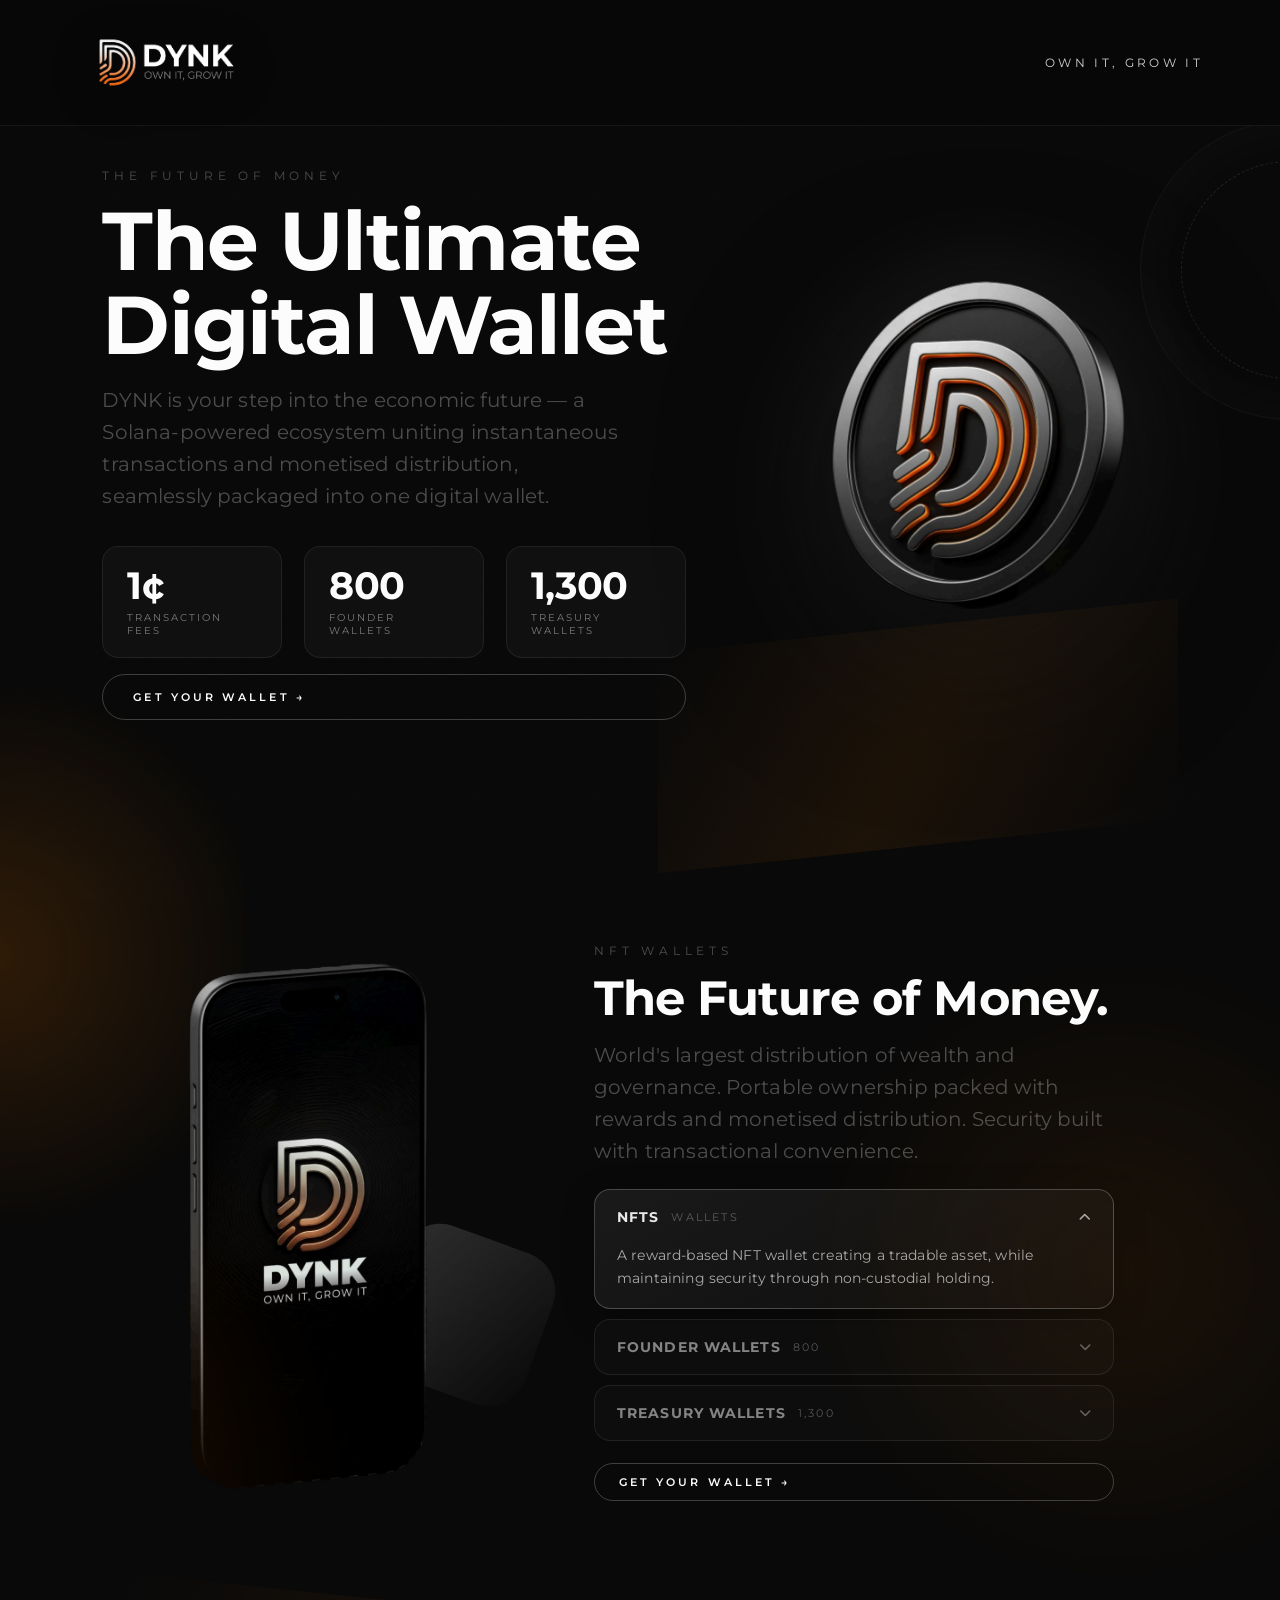
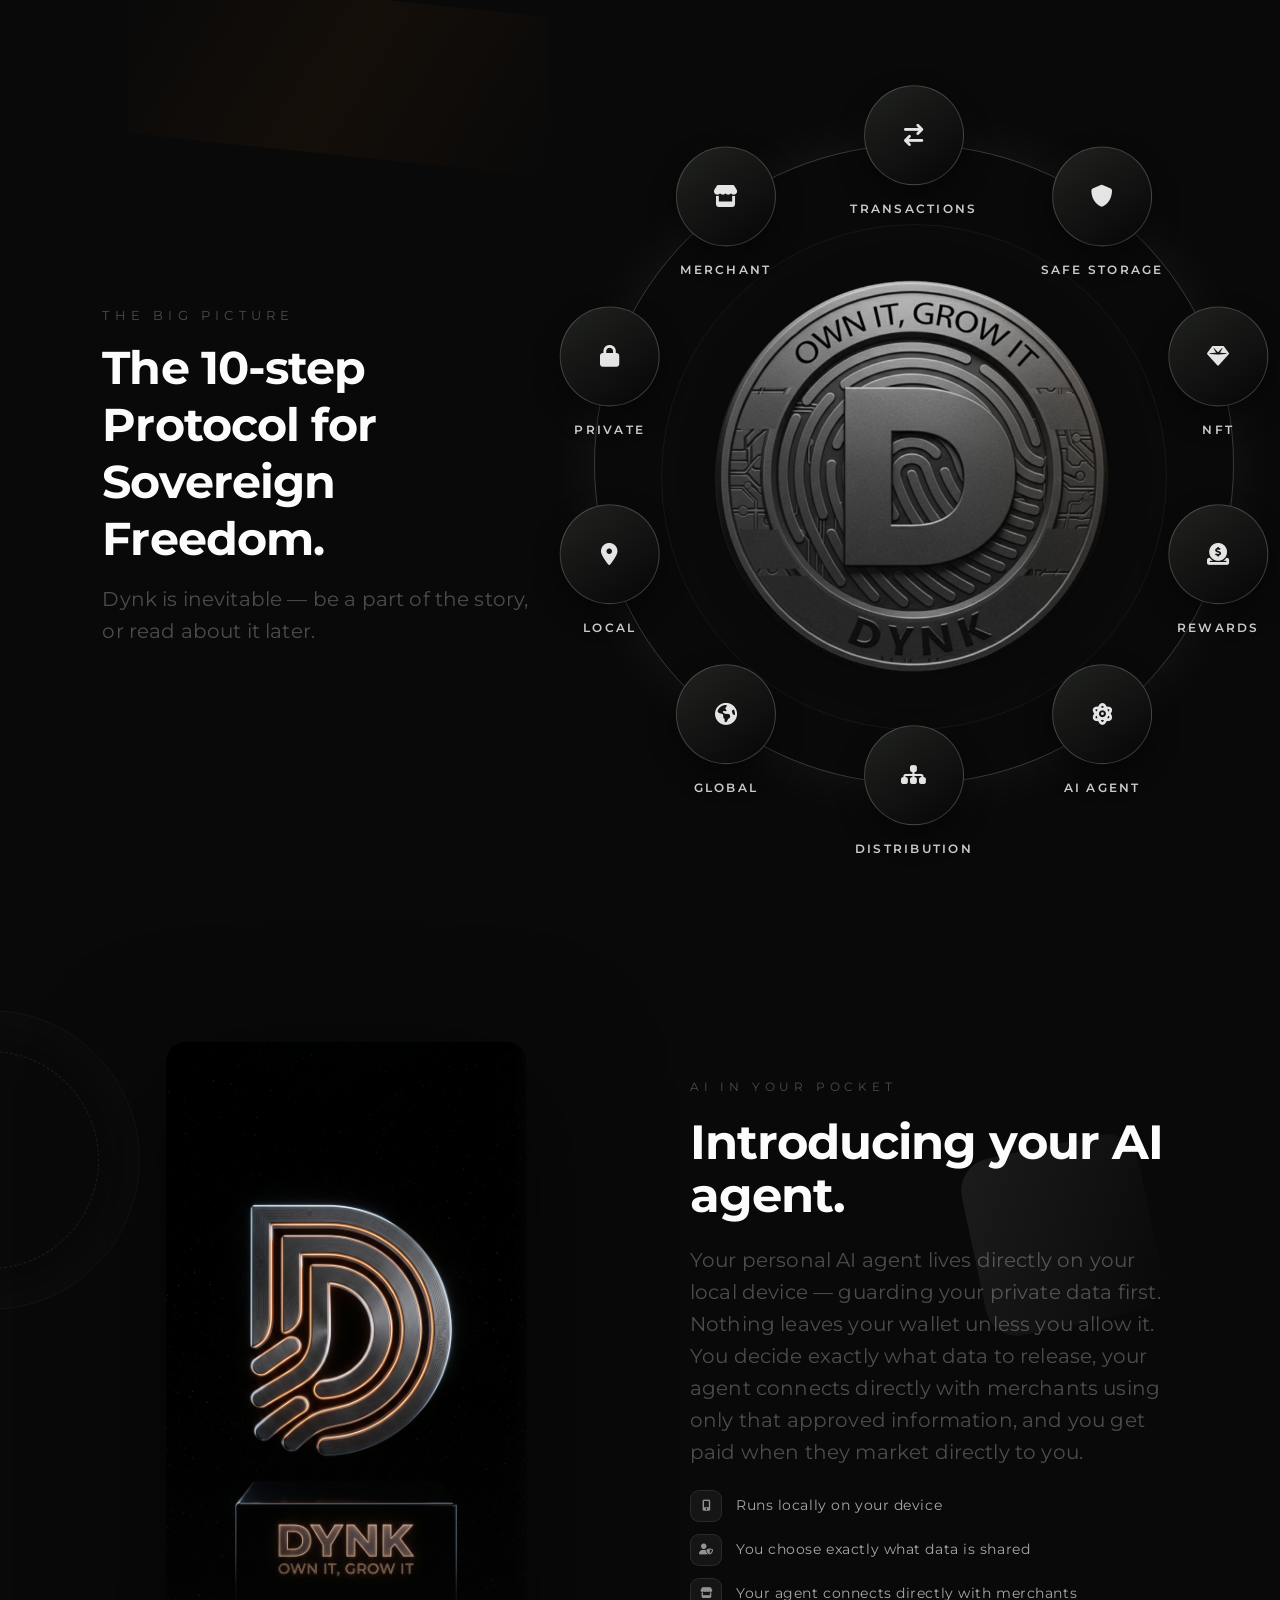
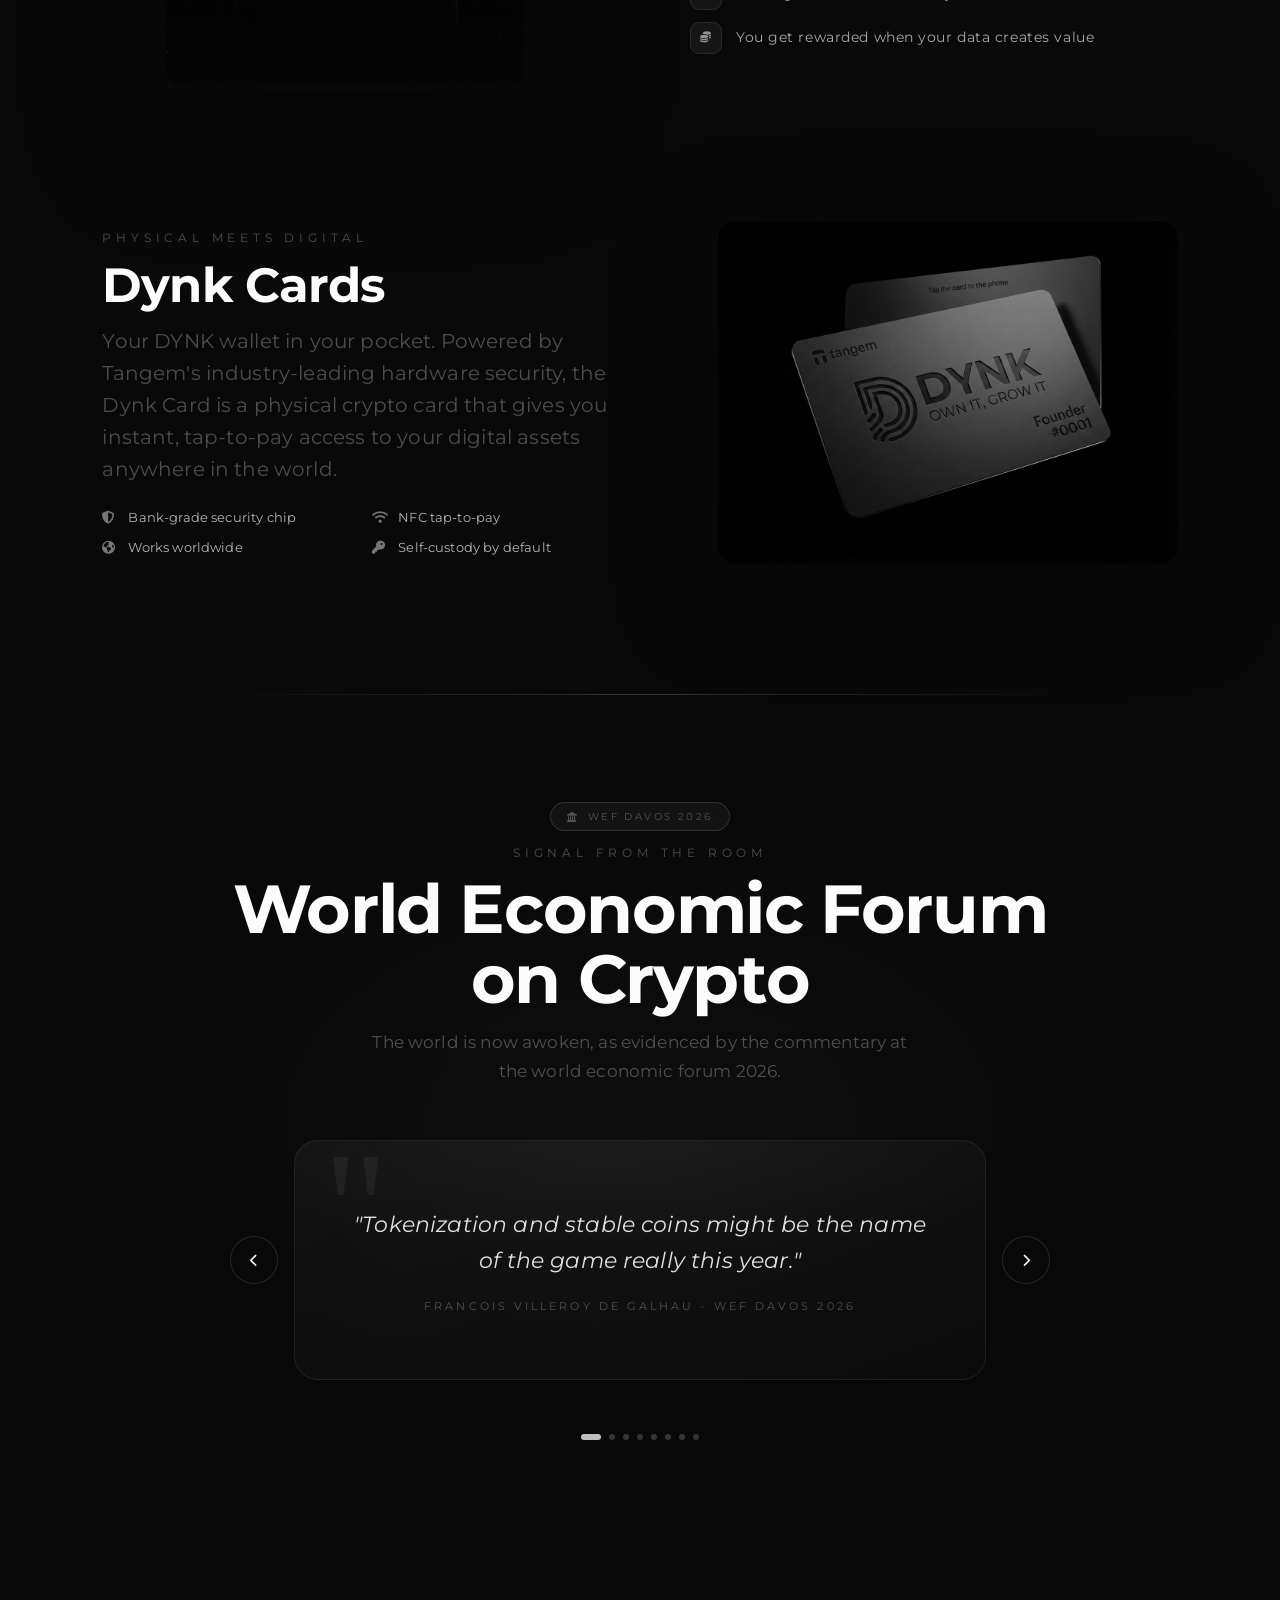
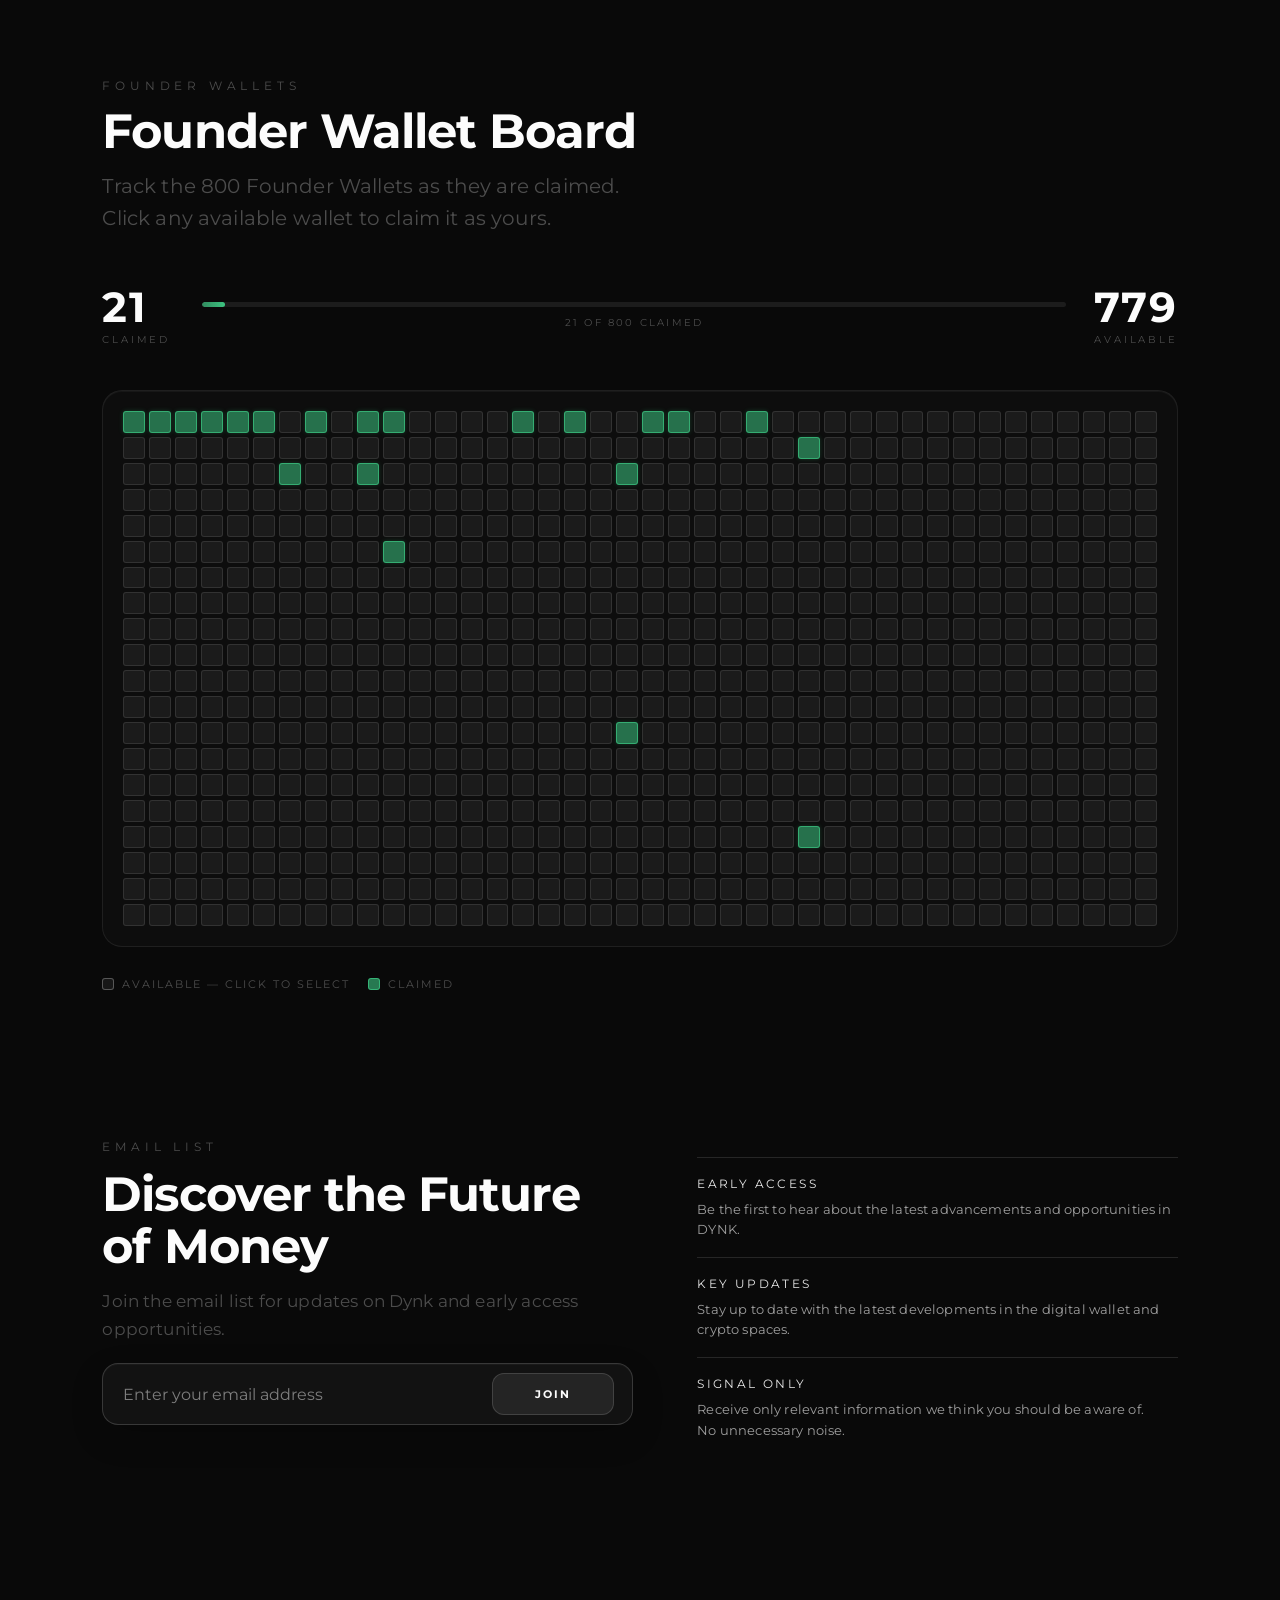
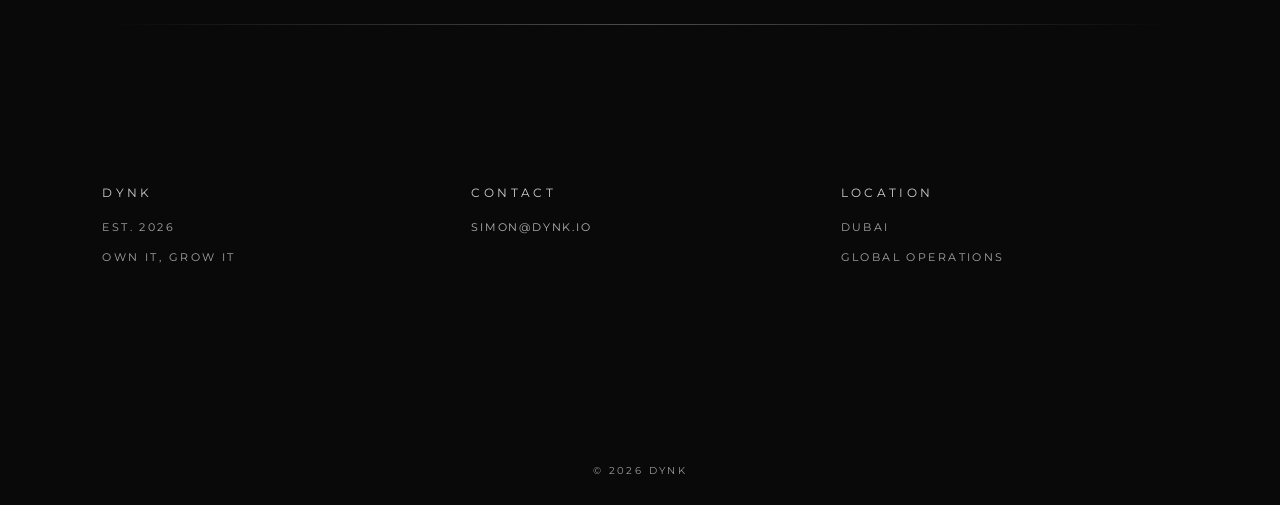
==== commit 1930d9f6: "first commit" ====
--- a/index.html
+++ b/index.html
@@ -1,3035 +1,597 @@
-<!doctype html>
-<html lang="en">
-  <head>
-    <meta charset="UTF-8" />
-    <meta name="viewport" content="width=device-width, initial-scale=1.0" />
-    <meta name="format-detection" content="telephone=no" />
-    <title>DYNK</title>
-    <link rel="icon" type="image/png" href="media/images/icon.png" />
-    <link rel="preconnect" href="https://fonts.googleapis.com" />
-    <link rel="preconnect" href="https://fonts.gstatic.com" crossorigin />
-    <link
-      rel="stylesheet"
-      href="https://cdnjs.cloudflare.com/ajax/libs/font-awesome/6.5.2/css/all.min.css"
-    />
-    <link
-      href="https://fonts.googleapis.com/css2?family=Montserrat:wght@300;400;500;600;700;800&display=swap"
-      rel="stylesheet"
-    />
-    <style>
-      :root {
-        --ink: rgba(5, 5, 5, 1);
-        --paper: rgba(252, 252, 252, 1);
-        --veil: rgba(252, 252, 252, 0.08);
-        --mist: rgba(252, 252, 252, 0.28);
-        --glow: rgba(252, 252, 252, 0.7);    
-        --pulse: rgba(252, 252, 252, 0.45);
-        --ember: rgba(255, 128, 0, 0.18);
-        --ember-soft: rgba(255, 128, 0, 0.08);
-      }
-
-      * {
-        box-sizing: border-box;
-      }
-
-      img {
-        max-width: 100%;
-        height: auto;
-      }
-
-      html {
-        scroll-behavior: smooth;
-      }
-
-      html,
-      body {
-        margin: 0;
-        font-family: "Montserrat", sans-serif;
-        color: var(--paper);
-        background: #090909;
-        min-height: 100vh;
-        letter-spacing: 0.01em;
-        overflow-x: clip;
-        -ms-overflow-style: none;
-        scrollbar-width: none;
-      }
-
-      html::-webkit-scrollbar,
-      body::-webkit-scrollbar {
-        width: 0;
-        height: 0;
-      }
-
-      .grain {
-        position: fixed;
-        inset: 0;
-        pointer-events: none;
-        background-image: url("data:image/svg+xml,%3Csvg width='120' height='120' viewBox='0 0 120 120' xmlns='http://www.w3.org/2000/svg'%3E%3Cfilter id='n'%3E%3CfeTurbulence type='fractalNoise' baseFrequency='0.9' numOctaves='2' stitchTiles='stitch'/%3E%3C/filter%3E%3Crect width='120' height='120' filter='url(%23n)' opacity='0.05'/%3E%3C/svg%3E");
-        mix-blend-mode: soft-light;
-        z-index: 1;
-      }
-
-      .no-margin {
-        margin: 0 !important;
-        padding: 0 !important;
-        font-size: 16px !important;
-      }
-
-      .grain.pos2 {
-        opacity: 0.6;
-        transform: translateY(1000px);
-      }
-
-      header {
-        position: sticky;
-        top: 0;
-        z-index: 20;
-        display: flex;
-        align-items: center;
-        justify-content: space-between;
-        padding: 24px clamp(24px, 6vw, 80px);
-        background: rgba(8, 8, 8, 0.82);
-        backdrop-filter: blur(24px);
-        -webkit-backdrop-filter: blur(24px);
-        border-bottom: 1px solid rgba(252, 252, 252, 0.06);
-        transition: background 0.3s ease, border-color 0.3s ease;
-      }
-
-      .logo {
-        display: flex;
-        flex-direction: column;
-        gap: 6px;
-        font-family: "Montserrat", sans-serif;
-        font-size: clamp(22px, 3.2vw, 32px);
-        letter-spacing: 0.2em;
-        text-transform: uppercase;
-        font-weight: 800;
-      }
-
-      .logo-sub {
-        font-size: 10px;
-        letter-spacing: 0.22em;
-        font-weight: 500;
-        color: rgba(252, 252, 252, 0.64);
-      }
-
-      .logo-img {
-        width: clamp(120px, 14vw, 180px);
-        height: auto;
-        display: block;
-        filter: drop-shadow(0 10px 24px rgba(0, 0, 0, 0.4));
-      }
-
-      .nav {
-        display: flex;
-        gap: 24px;
-        font-size: 12px;
-        text-transform: uppercase;
-        letter-spacing: 0.28em;
-      }
-
-      .nav span {
-        opacity: 0.82;
-      }
-
-      main {
-        position: relative;
-        z-index: 2;
-        padding: 30px clamp(32px, 8vw, 140px) 0;
-        display: grid;
-        gap: 130px;
-      }
-
-      .hero-wrap {
-        display: grid;
-        grid-template-columns: minmax(0, 1.2fr) minmax(0, 0.8fr);
-        align-items: center;
-        gap: clamp(32px, 8vw, 120px);
-        min-height: 64vh;
-      }
-
-      .hero {
-        display: grid;
-        gap: 16px;
-        max-width: 720px;
-      }
-
-      .eyebrow {
-        font-size: 12px;
-        text-transform: uppercase;
-        letter-spacing: 0.4em;
-        color: var(--mist);
-      }
-
-      h1 {
-        margin: 0;
-        font-family: "Montserrat", sans-serif;
-        font-size: clamp(40px, 7vw, 82px);
-        font-weight: 600;
-        line-height: 1.05;
-      }
-
-      .lead {
-        max-width: 520px;
-        font-size: clamp(16px, 2.2vw, 20px);
-        line-height: 1.6;
-        color: var(--mist);
-      }
-
-      p.lead {
-        margin: 0;
-      }
-
-      .cta {
-        display: inline-flex;
-        align-items: center;
-        gap: 12px;
-        padding: 14px 28px;
-        border-radius: 999px;
-        border: 1px solid var(--mist);
-        color: var(--paper);
-        text-decoration: none;
-        text-transform: uppercase;
-        font-size: 12px;
-        letter-spacing: 0.35em;
-        transition:
-          border-color 0.3s ease,
-          box-shadow 0.3s ease,
-          transform 0.3s ease;
-      }
-
-      .cta:hover {
-        border-color: var(--glow);
-        box-shadow: 0 0 40px rgba(252, 252, 252, 0.15), 0 0 80px rgba(252, 252, 252, 0.05);
-        transform: translateY(-2px);
-      }
-
-      .cta--sm {
-        margin-top: 16px;
-        font-size: 11px;
-        padding: 11px 24px;
-      }
-
-      .stats {
-        display: grid;
-        grid-template-columns: repeat(auto-fit, minmax(160px, 1fr));
-        gap: 22px;
-        margin-top: 18px;
-      }
-
-      .stat {
-        display: flex;
-        flex-direction: column-reverse;
-        gap: 6px;
-        padding: 18px 20px;
-        border-radius: 14px;
-        background: rgba(252, 252, 252, 0.03);
-        border: 1px solid rgba(252, 252, 252, 0.07);
-        transition: border-color 0.3s ease, background 0.3s ease;
-      }
-
-      .stat:hover {
-        border-color: rgba(252, 252, 252, 0.14);
-        background: rgba(252, 252, 252, 0.05);
-      }
-
-      .stat strong {
-        display: block;
-        font-size: 17px;
-        font-weight: 500;
-        letter-spacing: 0.08em;
-        color: var(--mist);
-      }
-
-      .stat span {
-        font-size: 12px;
-        text-transform: uppercase;
-        letter-spacing: 0.22em;
-        color: var(--paper);
-      }
-
-      .signal {
-        display: grid;
-        grid-template-columns: repeat(auto-fit, minmax(220px, 1fr));
-        gap: 24px;
-        padding: 40px 0;
-      }
-
-      .signal-card {
-        padding: 26px 28px;
-        border-radius: 18px;
-        border: 1px solid rgba(252, 252, 252, 0.07);
-        background: rgba(252, 252, 252, 0.03);
-        backdrop-filter: blur(10px);
-        transition: border-color 0.3s ease, transform 0.3s ease, box-shadow 0.3s ease;
-      }
-
-      .signal-card:hover {
-        border-color: rgba(252, 252, 252, 0.14);
-        transform: translateY(-2px);
-      }
-
-      .signal-card strong {
-        display: block;
-        font-size: 22px;
-        letter-spacing: 0.1em;
-      }
-
-      .signal-card span {
-        font-size: 11px;
-        text-transform: uppercase;
-        letter-spacing: 0.28em;
-        color: var(--mist);
-      }
-
-      .feature-rail {
-        display: grid;
-        gap: 28px;
-        padding: 60px 0;
-      }
-      .circle-section {
-        position: relative;
-        padding: 10px 0 40px;
-        overflow: visible;
-        display: grid;
-        grid-template-columns: minmax(0, 1fr) minmax(0, 1.2fr);
-        gap: clamp(32px, 8vw, 120px);
-        align-items: center;
-      }
-
-      .circle-copy {
-        display: grid;
-        gap: 18px;
-        max-width: 520px;
-      }
-
-      .circle-list {
-        display: none;
-        gap: 16px;
-        margin-top: 8px;
-      }
-
-      .circle-card {
-        padding: 18px 20px;
-        border-radius: 18px;
-        border: 1px solid rgba(252, 252, 252, 0.14);
-        background: linear-gradient(
-          150deg,
-          rgba(252, 252, 252, 0.08),
-          rgba(252, 252, 252, 0.02)
-        );
-        box-shadow: 0 18px 40px rgba(0, 0, 0, 0.35);
-      }
-
-      .circle-card h3 {
-        margin: 0 0 10px;
-        font-size: 14px;
-        letter-spacing: 0.2em;
-        text-transform: uppercase;
-      }
-
-      .circle-card p {
-        margin: 0;
-        font-size: 14px;
-        line-height: 1.6;
-        color: var(--mist);
-      }
-
-      .circle-title {
-        margin: 0;
-        font-size: clamp(24px, 4vw, 46px);
-        font-weight: 600;
-        letter-spacing: 0.12em;
-      }
-
-      .circle-sub {
-        font-size: 13px;
-        text-transform: uppercase;
-        letter-spacing: 0.4em;
-        color: var(--mist);
-      }
-
-      .circle-mobile-hint {
-        display: none;
-        margin: 12px auto 0;
-        text-align: center;
-        font-size: 10px;
-        letter-spacing: 0.18em;
-        text-transform: uppercase;
-        color: var(--mist);
-      }
-
-      .circle-shell {
-        position: relative;
-        --radius: clamp(210px, 35vw, 320px);
-        --item: clamp(110px, 14vw, 150px);
-        --icon: clamp(72px, 10vw, 100px);
-        width: calc((var(--radius) * 2) + var(--item));
-        height: calc((var(--radius) * 2) + var(--item));
-        margin: 0 auto 0 0;
-        justify-self: end;
-        transform: translateX(-128px);
-      }
-
-      .circle-shell .orbit {
-        position: absolute;
-        inset: 18%;
-        opacity: 0.4;
-        border-radius: 50%;
-        border: 1px solid rgba(252, 252, 252, 0.14);
-        box-shadow: inset 0 0 60px rgba(252, 252, 252, 0.06);
-        pointer-events: none;
-      }
-
-      .circle-ring {
-        position: absolute;
-        top: 50%;
-        left: 50%;
-        width: calc(var(--radius) * 2);
-        height: calc(var(--radius) * 2);
-        transform: translate(-50%, -52%);
-        border-radius: 50%;
-        border: 1px solid rgba(252, 252, 252, 0.2);
-        box-shadow: 0 0 60px rgba(252, 252, 252, 0.06);
-        pointer-events: none;
-      }
-
-      .circle-center {
-        position: absolute;
-        top: 50%;
-        left: 50%;
-        transform: translate(-50%, -50%);
-        pointer-events: none;
-      }
-
-      .circle-center img {
-        width: min(640px, 96vw);
-        border-radius: 0;
-        display: block;
-      }
-
-      .circle-flip {
-        position: relative;
-        width: min(640px, 96vw);
-        height: min(640px, 96vw);
-        transform-style: preserve-3d;
-        transition: transform 0.7s ease;
-      }
-
-      .circle-flip.is-flipped {
-        transform: rotateY(180deg);
-      }
-
-      .circle-face {
-        position: absolute;
-        inset: 0;
-        display: grid;
-        place-items: center;
-        backface-visibility: hidden;
-      }
-
-      .circle-face img {
-        width: 100%;
-        height: 100%;
-        object-fit: contain;
-      }
-
-      .circle-face.back {
-        transform: rotateY(180deg);
-      }
-
-      .circle-back {
-        display: grid;
-        place-items: center;
-        width: min(390px, 74%);
-        height: min(330px, 62%);
-        padding: 28px;
-        text-align: left;
-        border-radius: 22px;
-        overflow: hidden;
-        border: 1px solid rgba(252, 252, 252, 0.1);
-        background: rgba(12, 12, 12, 0.97);
-        backdrop-filter: blur(10px);
-        box-shadow: 0 12px 32px rgba(0, 0, 0, 0.5);
-        transform: translateY(-10px);
-        position: relative;
-      }
-
-      .circle-back::after {
-        content: none;
-      }
-
-      .circle-back-inner {
-        width: 100%;
-        height: 100%;
-        border-radius: 0;
-        display: grid;
-        align-content: center;
-        gap: 12px;
-        padding: 0;
-        border: none;
-        background: transparent;
-        position: relative;
-        z-index: 1;
-      }
-
-      .circle-back-inner > * {
-        position: relative;
-        z-index: 1;
-      }
-
-      .circle-back h3 {
-        margin: 0;
-        font-size: 16px;
-        letter-spacing: 0.2em;
-        text-transform: uppercase;
-      }
-
-      .circle-back p {
-        margin: 0;
-        font-size: 14px;
-        color: var(--mist);
-        line-height: 1.6;
-      }
-
-      .circle-quote {
-        margin: 4px 0 0;
-        padding-left: 14px;
-        border-left: 1px solid rgba(252, 252, 252, 0.24);
-        font-size: 13px;
-        line-height: 1.6;
-        color: rgba(252, 252, 252, 0.86);
-      }
-
-      .circle-quote-meta {
-        font-size: 10px;
-        letter-spacing: 0.24em;
-        text-transform: uppercase;
-        color: var(--mist);
-      }
-
-      .circle-item {
-        position: absolute;
-        top: 50%;
-        left: 50%;
-        width: var(--item);
-        transform: translate(-50%, -50%) rotate(calc(36deg * var(--i)))
-          translateY(calc(var(--radius) * -1)) rotate(calc(-36deg * var(--i)));
-        text-align: center;
-        transition:
-          transform 0.3s ease,
-          opacity 0.3s ease;
-      }
-
-      .circle-item:hover {
-        transform: translate(-50%, -50%) rotate(calc(36deg * var(--i)))
-          translateY(calc(var(--radius) * -1)) rotate(calc(-36deg * var(--i)))
-          scale(1.08);
-      }
-
-      .circle-item {
-        cursor: pointer;
-        touch-action: manipulation;
-      }
-
-      .circle-icon {
-        width: var(--icon);
-        height: var(--icon);
-        margin: 0 auto 1rem;
-        background: linear-gradient(145deg, #212320, #050505);
-        border-radius: 50%;
-        display: flex;
-        align-items: center;
-        justify-content: center;
-        box-shadow: 0 12px 28px rgba(0, 0, 0, 0.45);
-        border: 1px solid rgba(252, 252, 252, 0.2);
-        transition:
-          border-color 0.25s ease,
-          box-shadow 0.25s ease,
-          transform 0.25s ease;
-      }
-
-      .circle-icon i {
-        font-size: calc(var(--icon) * 0.22);
-        color: rgba(252, 252, 252, 0.9);
-      }
-
-      .circle-item:hover .circle-icon {
-        border-color: rgba(252, 252, 252, 0.9);
-        border-width: 2px;
-        box-shadow:
-          0 18px 36px rgba(0, 0, 0, 0.5),
-          0 0 24px rgba(252, 252, 252, 0.18);
-        transform: translateY(-2px) scale(1.03);
-      }
-
-      .circle-label {
-        font-weight: 600;
-        font-size: 0.78rem;
-        letter-spacing: 0.18em;
-        text-transform: uppercase;
-        color: var(--paper);
-        opacity: 0.8;
-      }
-
-      .circle-center img {
-        width: min(400px, 56vw);
-      }
-
-      .feature-rail h2 {
-        margin: 0;
-        font-size: clamp(20px, 3vw, 32px);
-        letter-spacing: 0.12em;
-        text-transform: uppercase;
-      }
-
-      .feature-track {
-        display: grid;
-        grid-auto-flow: column;
-        grid-auto-columns: minmax(240px, 1fr);
-        gap: 20px;
-        overflow-x: auto;
-        padding-bottom: 8px;
-        scroll-snap-type: x mandatory;
-      }
-
-      .feature-track::-webkit-scrollbar {
-        height: 6px;
-      }
-
-      .feature-track::-webkit-scrollbar-thumb {
-        background: rgba(252, 252, 252, 0.2);
-        border-radius: 999px;
-      }
-
-      .feature-card {
-        scroll-snap-align: start;
-        padding: 26px;
-        border-radius: 20px;
-        border: 1px solid rgba(252, 252, 252, 0.12);
-        background: linear-gradient(
-          140deg,
-          rgba(252, 252, 252, 0.08),
-          rgba(252, 252, 252, 0.02)
-        );
-      }
-
-      .feature-card h3 {
-        margin: 0 0 10px;
-        font-size: 18px;
-        font-weight: 600;
-      }
-
-      .feature-card p {
-        margin: 0;
-        color: var(--mist);
-        line-height: 1.6;
-      }
-
-      /* ─── WEF Section ─── */
-      .wef-section {
-        position: relative;
-        padding: clamp(80px, 12vh, 160px) clamp(24px, 6vw, 80px);
-        overflow: hidden;
-      }
-
-      .wef-section::before {
-        content: "";
-        position: absolute;
-        inset: 0;
-        background: radial-gradient(ellipse 80% 60% at 50% 50%, rgba(252, 252, 252, 0.025), transparent 70%);
-        pointer-events: none;
-      }
-
-      .wef-section::after {
-        content: "";
-        position: absolute;
-        left: 10%;
-        right: 10%;
-        top: 0;
-        height: 1px;
-        background: linear-gradient(90deg, transparent, rgba(252, 252, 252, 0.18), transparent);
-        pointer-events: none;
-      }
-
-      .wef-inner {
-        max-width: 820px;
-        margin: 0 auto;
-        display: grid;
-        gap: clamp(40px, 6vh, 72px);
-        text-align: center;
-      }
-
-      .wef-header {
-        display: grid;
-        gap: 14px;
-        justify-items: center;
-      }
-
-      .wef-badge {
-        display: inline-flex;
-        align-items: center;
-        gap: 8px;
-        padding: 7px 16px;
-        border: 1px solid rgba(252, 252, 252, 0.12);
-        border-radius: 999px;
-        font-size: 10px;
-        letter-spacing: 0.24em;
-        text-transform: uppercase;
-        color: var(--mist);
-        background: rgba(252, 252, 252, 0.04);
-      }
-
-      .wef-title {
-        margin: 0;
-        font-size: clamp(32px, 6vw, 68px);
-        font-weight: 700;
-        letter-spacing: 0.01em;
-        line-height: 1.05;
-      }
-
-      .wef-sub {
-        margin: 0;
-        font-size: clamp(14px, 1.6vw, 17px);
-        color: var(--mist);
-        max-width: 560px;
-        line-height: 1.7;
-      }
-
-      .wef-stage {
-        display: flex;
-        align-items: center;
-        gap: 16px;
-      }
-
-      .wef-quote-frame {
-        flex: 1;
-        min-height: 240px;
-        padding: clamp(28px, 4vw, 52px);
-        border-radius: 24px;
-        border: 1px solid rgba(252, 252, 252, 0.07);
-        background: linear-gradient(160deg, rgba(252, 252, 252, 0.04), rgba(252, 252, 252, 0.01));
-        position: relative;
-        overflow: hidden;
-        display: flex;
-        flex-direction: column;
-        justify-content: center;
-        gap: 20px;
-        transition: opacity 0.3s ease;
-      }
-
-      .wef-quote-frame::before {
-        content: "";
-        position: absolute;
-        inset: 0;
-        background: radial-gradient(ellipse 70% 50% at 50% 0%, rgba(252, 252, 252, 0.03), transparent);
-        pointer-events: none;
-      }
-
-      .wef-quote-frame.is-fading {
-        opacity: 0;
-      }
-
-      .wef-deco-quote {
-        font-size: 160px;
-        line-height: 0.5;
-        color: rgba(252, 252, 252, 0.05);
-        font-family: Georgia, "Times New Roman", serif;
-        position: absolute;
-        top: 28px;
-        left: 28px;
-        pointer-events: none;
-        user-select: none;
-      }
-
-      .wef-quote-text {
-        margin: 0;
-        font-size: clamp(16px, 2.4vw, 22px);
-        line-height: 1.65;
-        font-weight: 400;
-        color: rgba(252, 252, 252, 0.88);
-        font-style: italic;
-        position: relative;
-        z-index: 1;
-      }
-
-      .wef-quote-author {
-        font-size: 11px;
-        letter-spacing: 0.28em;
-        text-transform: uppercase;
-        color: var(--mist);
-        position: relative;
-        z-index: 1;
-      }
-
-      .wef-btn {
-        width: 48px;
-        height: 48px;
-        border-radius: 999px;
-        border: 1px solid rgba(252, 252, 252, 0.12);
-        background: rgba(10, 10, 10, 0.7);
-        color: var(--paper);
-        cursor: pointer;
-        display: grid;
-        place-items: center;
-        font-size: 13px;
-        flex-shrink: 0;
-        transition: border-color 0.3s ease, box-shadow 0.3s ease, transform 0.3s ease;
-        backdrop-filter: blur(8px);
-        -webkit-backdrop-filter: blur(8px);
-      }
-
-      .wef-btn:hover {
-        border-color: rgba(252, 252, 252, 0.36);
-        box-shadow: 0 0 24px rgba(252, 252, 252, 0.08);
-        transform: scale(1.06);
-      }
-
-      .wef-dots {
-        display: flex;
-        justify-content: center;
-        gap: 8px;
-        flex-wrap: wrap;
-      }
-
-      .wef-dot {
-        width: 6px;
-        height: 6px;
-        border-radius: 999px;
-        background: rgba(252, 252, 252, 0.18);
-        border: none;
-        padding: 0;
-        cursor: pointer;
-        transition: background 0.3s ease, width 0.3s ease;
-      }
-
-      .wef-dot.is-active {
-        background: rgba(252, 252, 252, 0.75);
-        width: 20px;
-      }
-
-      .board-section {
-        display: grid;
-        gap: 24px;
-        padding: 0 0 0;
-        position: relative;
-      }
-
-      .board-header {
-        display: grid;
-        gap: 12px;
-        max-width: 560px;
-      }
-
-      .board-legend {
-        display: flex;
-        flex-wrap: wrap;
-        gap: 12px 18px;
-        margin-top: 6px;
-        font-size: 11px;
-        letter-spacing: 0.18em;
-        text-transform: uppercase;
-        color: var(--mist);
-      }
-
-      .board-legend-item {
-        display: inline-flex;
-        align-items: center;
-        gap: 8px;
-      }
-
-      .board-legend-swatch {
-        width: 12px;
-        height: 12px;
-        border-radius: 3px;
-        border: 1px solid rgba(252, 252, 252, 0.28);
-        background: rgba(252, 252, 252, 0.06);
-      }
-
-      .board-legend-swatch.sold {
-        background: rgba(64, 214, 140, 0.55);
-        border-color: rgba(64, 214, 140, 0.65);
-      }
-
-      .board-shell {
-        position: relative;
-        border-radius: 26px;
-        padding: clamp(12px, 2vw, 20px);
-        border: none;
-        background: transparent;
-        box-shadow: none;
-        overflow: hidden;
-        width: 100%;
-      }
-
-      .board-shell::after {
-        content: none;
-      }
-
-      .board-shell.is-locked .board-viewport {
-        filter: saturate(0.85) brightness(0.92);
-      }
-
-      .board-viewport {
-        position: relative;
-        width: 100%;
-        height: auto;
-        border-radius: 20px;
-        overflow: hidden;
-        background: transparent;
-        z-index: 1;
-      }
-
-      .board-shell.is-active .board-viewport {
-        cursor: grab;
-      }
-
-      .board-shell.is-active .board-viewport:active {
-        cursor: grabbing;
-      }
-
-      .board-canvas {
-        position: absolute;
-        left: 50%;
-        top: 50%;
-        transform-origin: 0 0;
-        will-change: transform;
-      }
-
-      .board-grid {
-        display: grid;
-        gap: 0;
-        background: transparent;
-      }
-
-      .board-tile {
-        width: var(--board-tile, 14px);
-        height: var(--board-tile, 14px);
-        border-radius: 0;
-        border: 1px solid rgba(252, 252, 252, 0.22);
-        background: rgba(252, 252, 252, 0.06);
-        color: var(--paper);
-        font-size: var(--board-label, 7px);
-        font-weight: 500;
-        letter-spacing: 0.06em;
-        line-height: 1;
-        display: flex;
-        align-items: center;
-        justify-content: center;
-        box-shadow: inset 0 0 0 0.5px rgba(0, 0, 0, 0.3);
-        user-select: none;
-        overflow: hidden;
-      }
-
-      .board-tile[data-status="available"] {
-        background: rgba(252, 252, 252, 0.06);
-      }
-
-      .board-tile[data-status="sold"] {
-        background: rgba(64, 214, 140, 0.55);
-      }
-
-      .board-tile.is-empty {
-        background: transparent;
-        border-color: transparent;
-        box-shadow: none;
-        pointer-events: none;
-      }
-
-      .board-grid.is-compact .board-tile span {
-        display: none;
-      }
-
-      .board-overlay {
-        display: none;
-      }
-
-      .board-overlay span {
-        display: block;
-      }
-
-      .board-overlay small {
-        display: block;
-        margin-top: 10px;
-        font-size: 10px;
-        letter-spacing: 0.24em;
-        color: var(--mist);
-      }
-
-      .board-shell.is-active .board-overlay {
-        display: none;
-      }
-
-      .showcase {
-        display: grid;
-        grid-template-columns: minmax(0, 0.8fr) minmax(0, 1.2fr);
-        gap: clamp(32px, 8vw, 120px);
-        align-items: center;
-        padding: 80px 0 40px;
-      }
-
-      .showcase-copy {
-        display: grid;
-        gap: 0px !important;
-        max-width: 520px;
-      }
-
-      .showcase-kicker {
-        font-size: 12px;
-        text-transform: uppercase;
-        letter-spacing: 0.4em;
-        color: var(--mist);
-      }
-
-      .showcase-title {
-        margin: 0;
-        font-size: clamp(26px, 4vw, 46px);
-        font-weight: 600;
-        letter-spacing: 0.06em;
-      }
-
-      .showcase-grid {
-        display: grid;
-        gap: 12px;
-      }
-
-      .showcase-accordion {
-        display: grid;
-        gap: 12px;
-      }
-
-      .showcase-accordion.is-measuring .showcase-panel,
-      .showcase-accordion.is-measuring .showcase-toggle i,
-      .showcase-accordion.is-measuring .showcase-item {
-        transition: none !important;
-      }
-
-      .showcase-item {
-        position: relative;
-        border-radius: 999px;
-        border: 1px solid rgba(252, 252, 252, 0.12);
-        background: #0b0b0b;
-        overflow: visible;
-        transition:
-          border-color 0.35s ease,
-          box-shadow 0.35s ease,
-          background 0.35s ease;
-      }
-
-      .showcase-toggle {
-        width: 100%;
-        display: flex;
-        align-items: center;
-        justify-content: space-between;
-        gap: 12px;
-        padding: 0 12px;
-        padding-right: 32px;
-        padding-left: 24px;
-        background: transparent;
-        border: none;
-        color: rgba(252, 252, 252, 0.92);
-        text-transform: uppercase;
-        font-size: 12px;
-        letter-spacing: 0.2em;
-        cursor: pointer;
-        min-height: 38px;
-        position: relative;
-      }
-
-      .showcase-item:not(.is-open) .showcase-toggle {
-        min-height: 38px;
-        padding-top: 0;
-        padding-bottom: 0;
-        transform: translateY(0);
-      }
-
-      .showcase-toggle span {
-        margin-left: auto;
-        color: rgba(252, 252, 252, 0.74);
-      }
-
-      .showcase-toggle i {
-        color: rgba(252, 252, 252, 0.6);
-        font-size: 0.9em;
-        transition:
-          transform 0.35s ease,
-          color 0.35s ease;
-        position: absolute;
-        right: 16px;
-        top: 50%;
-        transform: translateY(-50%);
-      }
-
-      .showcase-item.is-open {
-        border-radius: 18px;
-        border-color: rgba(252, 252, 252, 0.28);
-        background: #111111;
-        box-shadow: 0 18px 40px rgba(0, 0, 0, 0.35);
-      }
-
-      .showcase-item.is-open .showcase-toggle i {
-        transform: translateY(-50%) rotate(180deg);
-        color: rgba(252, 252, 252, 0.85);
-      }
-
-      .showcase-panel {
-        display: grid;
-        gap: 10px;
-        margin-top: 0;
-        padding: 0 10px;
-        color: rgba(252, 252, 252, 0.86);
-        font-size: 13px;
-        line-height: 1.6;
-        text-transform: none;
-        letter-spacing: 0.02em;
-        border-radius: 16px;
-        border: 0 solid rgba(252, 252, 252, 0.18);
-        background: #0b0b0b;
-        box-shadow: 0 18px 40px rgba(0, 0, 0, 0.35);
-        max-height: 0;
-        opacity: 0;
-        transform: translateY(-4px);
-        overflow: hidden;
-        transition:
-          max-height 0.35s ease,
-          opacity 0.2s ease,
-          transform 0.35s ease,
-          padding 0.35s ease,
-          margin 0.35s ease,
-          border-width 0.35s ease;
-      }
-      .showcase-item.is-open .showcase-panel {
-        margin-top: 10px;
-        padding: 8px 12px 10px;
-        border-width: 1px;
-        max-height: var(--panel-height, 240px);
-        opacity: 1;
-        transform: translateY(0);
-      }
-
-
-      .showcase-modal-trigger {
-        display: none;
-        justify-content: center;
-        text-align: center;
-        cursor: pointer;
-        border: 1px solid rgba(252, 252, 252, 0.2);
-        background: rgba(8, 8, 8, 0.7);
-      }
-
-      .modal {
-        position: fixed;
-        inset: 0;
-        display: flex;
-        align-items: center;
-        justify-content: center;
-        padding: 24px;
-        background: radial-gradient(
-            120% 120% at 50% 10%,
-            rgba(252, 252, 252, 0.08),
-            rgba(8, 8, 8, 0.85) 50%,
-            rgba(2, 2, 2, 0.95) 100%
-          );
-        backdrop-filter: blur(8px);
-        z-index: 40;
-        opacity: 0;
-        visibility: hidden;
-        pointer-events: none;
-        transition: opacity 0.35s ease, visibility 0.35s ease;
-      }
-
-      .modal.is-open {
-        opacity: 1;
-        visibility: visible;
-        pointer-events: auto;
-      }
-
-      .modal-card {
-        width: min(92vw, 440px);
-        border-radius: 22px;
-        border: 1px solid rgba(252, 252, 252, 0.2);
-        background: linear-gradient(160deg, #20211f, #060606);
-        box-shadow: 0 20px 50px rgba(0, 0, 0, 0.5);
-        padding: 22px;
-        position: relative;
-        opacity: 0;
-        transform: translateY(18px) scale(0.98);
-        transition: transform 0.45s ease, opacity 0.45s ease;
-      }
-
-      .modal.is-open .modal-card {
-        opacity: 1;
-        transform: translateY(0) scale(1);
-      }
-
-      .modal-kicker {
-        font-size: 10px;
-        letter-spacing: 0.3em;
-        text-transform: uppercase;
-        color: var(--mist);
-      }
-
-      .modal-card h3 {
-        margin: 10px 0 12px;
-        font-size: 20px;
-        letter-spacing: 0.08em;
-      }
-
-      .modal-card p {
-        margin: 0;
-        color: var(--mist);
-        line-height: 1.6;
-        font-size: 14px;
-      }
-
-      .wallet-modal .modal-card {
-        width: min(94vw, 520px);
-        padding: 40px 24px 24px;
-        border: 1px solid rgba(252, 252, 252, 0.2);
-        background: linear-gradient(160deg, #20211f, #060606);
-        box-shadow: 0 20px 50px rgba(0, 0, 0, 0.5);
-      }
-
-
-      .modal-list {
-        list-style: none;
-        padding: 0;
-        margin: 16px 0 0;
-        display: grid;
-        gap: 10px;
-      }
-
-      .modal-list li {
-        padding: 10px 14px;
-        border-radius: 999px;
-        border: 1px solid rgba(252, 252, 252, 0.12);
-        background: rgba(252, 252, 252, 0.03);
-        font-size: 11px;
-        letter-spacing: 0.18em;
-        text-transform: uppercase;
-        display: flex;
-        justify-content: space-between;
-      }
-
-      .modal-list span {
-        color: var(--mist);
-      }
-
-      .modal-email {
-        display: inline-flex;
-        align-items: center;
-        gap: 10px;
-        margin-top: 16px;
-        padding: 10px 18px;
-        border-radius: 999px;
-        border: 1px solid rgba(252, 252, 252, 0.22);
-        text-decoration: none;
-        text-transform: uppercase;
-        font-size: 11px;
-        letter-spacing: 0.22em;
-        color: var(--paper);
-        background: linear-gradient(120deg, rgba(16, 16, 16, 0.9), #050505);
-        transition:
-          border-color 0.3s ease,
-          box-shadow 0.3s ease,
-          transform 0.3s ease;
-      }
-
-      .modal-email:hover {
-        border-color: var(--glow);
-        box-shadow: 0 0 28px rgba(252, 252, 252, 0.12);
-        transform: translateY(-1px);
-      }
-
-      .modal-close {
-        position: absolute;
-        top: 12px;
-        right: 12px;
-        width: 36px;
-        height: 36px;
-        border-radius: 999px;
-        border: 1px solid rgba(252, 252, 252, 0.2);
-        background: rgba(8, 8, 8, 0.7);
-        color: var(--paper);
-        cursor: pointer;
-        display: grid;
-        place-items: center;
-        font-size: 18px;
-      }
-
-      .divider {
-        height: 1px;
-        background: linear-gradient(
-          90deg,
-          transparent,
-          var(--mist),
-          transparent
-        );
-        margin: 28px 0 16px;
-      }
-
-      footer {
-        display: grid;
-        grid-template-columns: repeat(auto-fit, minmax(180px, 1fr));
-        gap: 32px;
-        align-items: start;
-        padding: 14px 0 26px;
-        text-transform: uppercase;
-        font-size: 11px;
-        letter-spacing: 0.22em;
-        color: rgba(252, 252, 252, 0.64);
-      }
-
-      .footer-col {
-        display: grid;
-        gap: 16px;
-      }
-
-      .footer-title {
-        font-size: 12px;
-        letter-spacing: 0.28em;
-        color: rgba(252, 252, 252, 0.8);
-        margin-bottom: 4px;
-      }
-
-      .footer-link {
-        color: rgba(252, 252, 252, 0.7);
-        text-decoration: none;
-        letter-spacing: 0.16em;
-      }
-
-      .footer-link:hover {
-        color: var(--paper);
-      }
-
-      .footer-bottom {
-        margin-top: 80px;
-        padding-bottom: 28px;
-        text-align: center;
-        text-transform: uppercase;
-        font-size: 10px;
-        letter-spacing: 0.24em;
-        color: rgba(252, 252, 252, 0.6);
-      }
-
-      .hero-media {
-        display: grid;
-        place-items: center;
-        position: relative;
-      }
-
-      .hero-media img {
-        width: min(75%, 720px);
-        max-height: 820px;
-        object-fit: contain;
-        filter: drop-shadow(0 40px 70px rgba(0, 0, 0, 0.55))
-          drop-shadow(0 0 40px rgba(252, 252, 252, 0.08));
-        animation: float 10s ease-in-out infinite;
-      }
-
-      .phone-media img {
-        width: min(100%, 420px);
-        max-height: 560px;
-        filter: none;
-      }
-
-      .orbit1 {
-        position: absolute;
-        border-radius: 50%;
-        border: 1px solid rgba(252, 252, 252, 0.15);
-        box-shadow: inset 0 0 60px rgba(252, 252, 252, 0.08);
-      }
-
-      .orbit1 {
-        right: -160px;
-        top: 120px;
-        width: 300px;
-        height: 300px;
-        opacity: 0.3;
-      }
-
-      .orbit1::after {
-        content: "";
-        position: absolute;
-        inset: 40px;
-        border-radius: 50%;
-        border: 1px dashed rgba(252, 252, 252, 0.3);
-      }
-
-      .orbit1.pos1 {
-        left: -160px;
-        top: 290%;
-        width: 300px;
-        height: 300px;
-        opacity: 0.3;
-      }
-
-      .pulse {
-        position: absolute;
-        left: 30%;
-        bottom: -55%;
-        width: 160px;
-        height: 160px;
-        border-radius: 40px;
-        background: linear-gradient(120deg, var(--veil), transparent);
-        transform: rotate(20deg);
-        animation: pulse 8s ease-in-out infinite;
-      }
-
-      .pulse.pos2 {
-        left: auto;
-        right: 10%;
-        top: 305%;
-        bottom: auto;
-        width: 180px;
-        height: 180px;
-        border-radius: 32px;
-        background: linear-gradient(
-          120deg,
-          rgba(252, 252, 252, 0.08),
-          transparent
-        );
-        transform: rotate(-12deg);
-        animation-duration: 10s;
-      }
-
-      .lux-glow {
-        position: absolute;
-        left: -20%;
-        bottom: -45%;
-        width: 500px;
-        height: 700px;
-        background: radial-gradient(circle, var(--ember), transparent 65%);
-        filter: blur(2px);
-        opacity: 0.85;
-        pointer-events: none;
-      }
-
-      .lux-glow.pos1 {
-        left: auto;
-        right: -15%;
-        top: 30%;
-        width: 600px;
-        height: 600px;
-        opacity: 0;
-      }
-
-      .lux-glow.pos2 {
-        left: 60%;
-        bottom: -80%;
-        width: 700px;
-        height: 700px;
-        opacity: 0.4;
-        filter: blur(6px);
-      }
-
-      .lux-sheen {
-        position: absolute;
-        right: 8%;
-        bottom: 6%;
-        width: 520px;
-        height: 220px;
-        background: linear-gradient(
-          120deg,
-          transparent,
-          var(--ember-soft),
-          transparent
-        );
-        transform: skewY(-6deg);
-        pointer-events: none;
-      }
-
-      .lux-sheen.pos2 {
-        left: 10%;
-        right: auto;
-        bottom: -95%;
-        width: 420px;
-        height: 160px;
-        opacity: 0.6;
-        transform: skewY(6deg);
-      }
-
-      .reveal {
-        opacity: 0;
-        transform: translateY(22px);
-        transition: opacity 0.75s ease, transform 0.75s ease;
-      }
-
-      .reveal.is-visible {
-        opacity: 1;
-        transform: translateY(0);
-      }
-
-      .delay-1 { transition-delay: 0.08s; }
-      .delay-2 { transition-delay: 0.16s; }
-      .delay-3 { transition-delay: 0.22s; }
-      .delay-4 { transition-delay: 0.3s; }
-
-      @keyframes float {
-        0%,
-        100% {
-          transform: translateY(0px);
-        }
-        50% {
-          transform: translateY(-18px);
-        }
-      }
-
-      @keyframes pulse {
-        0%,
-        100% {
-          opacity: 0.4;
-          transform: translateY(0) rotate(20deg);
-        }
-        50% {
-          opacity: 0.7;
-          transform: translateY(-8px) rotate(20deg);
-        }
-      }
-
-      @media (hover: none), (pointer: coarse) {
-        .circle-flip,
-        .circle-flip.is-flipped {
-          transform: none !important;
-        }
-
-        .circle-face.back {
-          display: none;
-        }
-      }
-
-      @media (max-width: 1100px) {
-        main {
-          padding: 15px clamp(24px, 6vw, 80px) 0;
-        }
-
-        .hero-wrap,
-        .showcase,
-        .circle-section {
-          gap: clamp(28px, 6vw, 80px);
-        }
-
-        .circle-shell {
-          transform: translateX(-64px);
-        }
-
-        .wef-btn {
-          width: 44px;
-          height: 44px;
-        }
-      }
-
-      @media (max-width: 900px) {
-        header {
-          padding: 28px clamp(20px, 5vw, 56px);
-        }
-
-        main {
-          padding: 56px clamp(20px, 5vw, 56px) 0;
-        }
-
-        .nav {
-          letter-spacing: 0.2em;
-        }
-
-        .hero-wrap {
-          grid-template-columns: 1fr;
-          min-height: auto;
-        }
-
-        .hero-media img {
-          width: min(100%, 520px);
-        }
-
-        .showcase {
-          grid-template-columns: 1fr;
-        }
-
-        .circle-section {
-          grid-template-columns: 1fr;
-        }
-
-        .circle-shell {
-          margin: 0 auto;
-          justify-self: center;
-          transform: none;
-        }
-
-        .wef-title {
-          font-size: clamp(28px, 5vw, 52px);
-        }
-
-        .board-section {
-          padding: 40px 0 0;
-        }
-
-        .board-header {
-          max-width: 100%;
-        }
-
-        .board-viewport {
-          height: clamp(220px, 68vw, 420px);
-        }
-
-        .stats {
-          grid-template-columns: repeat(auto-fit, minmax(150px, 1fr));
-        }
-      }
-
-      @media (max-width: 700px) {
-        header {
-          flex-direction: column;
-          gap: 16px;
-          align-items: flex-start;
-          padding: 20px 16px;
-        }
-
-        main {
-          padding: 28px 16px 0;
-          gap: 48px;
-        }
-
-        .nav {
-          flex-wrap: wrap;
-          gap: 10px;
-          font-size: 11px;
-          letter-spacing: 0.18em;
-          max-width: 320px;
-          display: none;
-        }
-
-        .hero {
-          gap: 16px;
-        }
-
-        .lead {
-          max-width: 100%;
-        }
-
-        .hero-media img,
-        .phone-media img {
-          animation: none;
-        }
-
-        .cta {
-          padding: 12px 22px;
-          letter-spacing: 0.22em;
-        }
-
-        .hero-wrap {
-          grid-template-columns: 1fr;
-          gap: 24px;
-          min-height: auto;
-        }
-
-        .stats {
-          grid-template-columns: repeat(3, minmax(0, 1fr));
-          gap: 10px;
-          margin-top: 12px;
-          text-align: center;
-        }
-
-        .stat {
-          padding: 10px 8px;
-        }
-
-        .stat strong {
-          font-size: 16px;
-        }
-
-        .stat span {
-          font-size: 9px;
-          letter-spacing: 0.12em;
-        }
-
-        .showcase {
-          padding: 24px 0 12px;
-          gap: 20px;
-        }
-
-        .showcase-accordion {
-          gap: 10px;
-        }
-
-        .showcase-toggle {
-          flex-direction: row;
-          align-items: center;
-          gap: 10px;
-          font-size: 11px;
-          letter-spacing: 0.16em;
-          padding-left: 20px;
-          padding-right: 38px;
-          min-height: 44px;
-        }
-
-        .showcase-toggle span {
-          margin-left: auto;
-        }
-
-        .showcase-item:not(.is-open) .showcase-toggle {
-          min-height: 44px;
-          padding-top: 0;
-          padding-bottom: 0;
-          transform: translateY(0);
-        }
-
-        .showcase-panel {
-          font-size: 12px;
-          line-height: 1.55;
-          padding-left: 14px;
-          padding-right: 14px;
-        }
-
-        .feature-track {
-          grid-auto-columns: minmax(220px, 80%);
-        }
-
-        .circle-shell {
-          --radius: clamp(120px, 32vw, 180px);
-          --item: clamp(64px, 16vw, 90px);
-          --icon: clamp(46px, 12vw, 64px);
-          width: min(92vw, calc((var(--radius) * 2) + var(--item)));
-          height: auto;
-          aspect-ratio: 1 / 1;
-          display: grid;
-          place-items: center;
-          justify-self: center;
-          margin: 0 auto;
-          transform: none;
-        }
-
-        .circle-shell .orbit {
-          transform: translateY(10px);
-        }
-
-        .circle-ring {
-          transform: translate(-50%, -48%);
-        }
-
-        .circle-section {
-          grid-template-columns: 1fr;
-          gap: 24px;
-          padding: 8px 0 20px;
-          justify-items: center;
-        }
-
-        .circle-shell {
-          display: grid;
-        }
-
-        .circle-mobile-hint {
-          display: block;
-        }
-
-        .circle-list {
-          display: none;
-        }
-
-        .phone-media {
-          display: none;
-        }
-
-        .showcase-modal-trigger {
-          display: inline-flex;
-        }
-
-        .circle-item {
-          display: grid;
-          place-items: center;
-        }
-
-        .circle-icon {
-          margin-bottom: 0;
-        }
-
-        .circle-label {
-          position: absolute;
-          left: 50%;
-          top: calc(100% + 2px);
-          transform: translateX(-50%);
-          font-size: 10px;
-          letter-spacing: 0.12em;
-          line-height: 1.1;
-          white-space: nowrap;
-        }
-
-        .circle-item[style*="--i: 0"] .circle-label,
-        .circle-item[style*="--i: 1"] .circle-label,
-        .circle-item[style*="--i: 2"] .circle-label,
-        .circle-item[style*="--i: 8"] .circle-label,
-        .circle-item[style*="--i: 9"] .circle-label {
-          top: auto;
-          bottom: calc(100% + 2px);
-        }
-
-        .circle-center img {
-          width: min(160px, 46vw);
-          transform: translateY(4px);
-        }
-
-        .circle-back {
-          width: min(300px, 88%);
-          height: min(260px, 70%);
-          padding: 18px;
-        }
-
-        .circle-back-inner {
-          gap: 10px;
-        }
-
-        .wef-section {
-          padding: 56px 20px 48px;
-        }
-
-        .wef-stage {
-          gap: 10px;
-        }
-
-        .wef-btn {
-          width: 40px;
-          height: 40px;
-          font-size: 12px;
-        }
-
-        .wef-quote-frame {
-          min-height: 200px;
-          padding: 24px 20px;
-        }
-
-        .orbit1,
-        .pulse,
-        .lux-glow,
-        .lux-sheen {
-          display: none;
-        }
-
-        footer {
-          grid-template-columns: repeat(2, minmax(0, 1fr));
-          gap: 14px;
-          font-size: 9px;
-          letter-spacing: 0.18em;
-        }
-
-        .footer-title {
-          font-size: 10px;
-          letter-spacing: 0.2em;
-        }
-
-        .divider {
-          margin: 18px 0 12px;
-        }
-
-        .modal-card {
-          padding: 18px;
-        }
-
-        .modal-kicker {
-          margin-bottom: 6px;
-        }
-
-        .modal-card h3 {
-          margin: 6px 0 10px;
-        }
-
-        .modal-card p {
-          margin: 0 0 12px;
-        }
-
-        .circle-quote {
-          margin-top: 10px;
-        }
-
-        .circle-quote-meta {
-          margin-top: 6px;
-        }
-      }
-
-      @media (max-width: 520px) {
-        h1 {
-          font-size: clamp(30px, 10vw, 44px);
-        }
-
-        .eyebrow,
-        .circle-sub,
-        .showcase-kicker {
-          letter-spacing: 0.24em;
-        }
-
-        .nav {
-          font-size: 10px;
-          letter-spacing: 0.14em;
-        }
-
-        .board-overlay {
-          font-size: 11px;
-          letter-spacing: 0.18em;
-        }
-
-        .board-overlay small {
-          letter-spacing: 0.14em;
-        }
-
-        .cta {
-          font-size: 11px;
-          letter-spacing: 0.18em;
-        }
-
-        .showcase-toggle {
-          font-size: 10px;
-          letter-spacing: 0.14em;
-        }
-
-        .footer-title {
-          letter-spacing: 0.2em;
-        }
-      }
-
-      @media (max-width: 420px) {
-        .circle-shell {
-          --radius: clamp(120px, 36vw, 170px);
-          --item: clamp(70px, 19vw, 96px);
-          --icon: clamp(48px, 14vw, 66px);
-        }
-
-        .circle-label {
-          font-size: 8px;
-          letter-spacing: 0.1em;
-        }
-
-        .wef-btn {
-          width: 36px;
-          height: 36px;
-        }
-      }
-
-      /* ─── Sticky showcase cards ─── */
-      .showcase-scroll-outer {
-        position: relative;
-        height: calc(100vh + 1200px);
-      }
-
-      .showcase-scroll-sticky {
-        position: sticky;
-        top: 0;
-        height: 100vh;
-        display: flex;
-        align-items: center;
-      }
-
-      .showcase-scroll-sticky .showcase {
-        padding: clamp(20px, 4vw, 48px) 0;
-        width: 100%;
-      }
-
-      .scroll-cards {
-        display: grid;
-        gap: 10px;
-        margin-top: 22px;
-      }
-
-      .scroll-card {
-        border-radius: 16px;
-        border: 1px solid rgba(252, 252, 252, 0.1);
-        padding: 18px 22px;
-        background: rgba(252, 252, 252, 0.02);
-        transition: border-color 0.55s cubic-bezier(0.22, 1, 0.36, 1), background 0.55s ease, box-shadow 0.55s ease;
-        overflow: hidden;
-      }
-
-      .scroll-card-header {
-        display: flex;
-        align-items: center;
-        justify-content: space-between;
-        gap: 12px;
-      }
-
-      .scroll-card h3 {
-        margin: 0;
-        font-size: 13px;
-        letter-spacing: 0.22em;
-        text-transform: uppercase;
-        font-weight: 600;
-        color: rgba(252, 252, 252, 0.45);
-        transition: color 0.5s ease;
-      }
-
-      .scroll-card-tag {
-        font-size: 11px;
-        letter-spacing: 0.2em;
-        text-transform: uppercase;
-        color: rgba(252, 252, 252, 0.3);
-        transition: color 0.5s ease;
-        flex-shrink: 0;
-      }
-
-      .scroll-card-body {
-        font-size: 14px;
-        line-height: 1.65;
-        color: rgba(252, 252, 252, 0.74);
-        max-height: 0;
-        overflow: hidden;
-        opacity: 0;
-        margin-top: 0;
-        transition: max-height 0.6s cubic-bezier(0.22, 1, 0.36, 1), opacity 0.45s ease, margin-top 0.6s cubic-bezier(0.22, 1, 0.36, 1);
-      }
-
-      .scroll-card.is-scroll-active {
-        border-color: rgba(252, 252, 252, 0.28);
-        background: linear-gradient(150deg, rgba(252, 252, 252, 0.08), rgba(252, 252, 252, 0.02));
-        box-shadow: 0 16px 40px rgba(0, 0, 0, 0.35);
-      }
-
-      .scroll-card.is-scroll-active h3 {
-        color: rgba(252, 252, 252, 0.92);
-      }
-
-      .scroll-card.is-scroll-active .scroll-card-tag {
-        color: rgba(252, 252, 252, 0.6);
-      }
-
-      .scroll-card.is-scroll-active .scroll-card-body {
-        max-height: 200px;
-        opacity: 1;
-        margin-top: 14px;
-      }
-
-      /* ─── New Founder Board ─── */
-      .board-stats-row {
-        display: flex;
-        align-items: center;
-        gap: 28px;
-        padding: 28px 0 20px;
-      }
-
-      .board-stat-big {
-        display: flex;
-        flex-direction: column;
-        gap: 5px;
-        min-width: 72px;
-      }
-
-      .board-stat-right {
-        text-align: right;
-      }
-
-      .board-stat-num {
-        font-size: clamp(28px, 4vw, 42px);
-        font-weight: 700;
-        letter-spacing: 0.04em;
-        line-height: 1;
-        color: var(--paper);
-      }
-
-      .board-stat-label {
-        font-size: 10px;
-        text-transform: uppercase;
-        letter-spacing: 0.28em;
-        color: var(--mist);
-      }
-
-      .board-progress-wrap {
-        flex: 1;
-        display: grid;
-        gap: 9px;
-      }
-
-      .board-progress-bar {
-        height: 5px;
-        border-radius: 999px;
-        background: rgba(252, 252, 252, 0.08);
-        overflow: hidden;
-      }
-
-      .board-progress-fill {
-        height: 100%;
-        border-radius: 999px;
-        background: linear-gradient(90deg, rgba(64, 214, 140, 0.6), rgba(64, 214, 140, 0.9));
-        width: 0%;
-        transition: width 1.4s ease;
-      }
-
-      .board-progress-label {
-        font-size: 10px;
-        letter-spacing: 0.22em;
-        text-transform: uppercase;
-        color: var(--mist);
-        text-align: center;
-      }
-
-      .board-grid-wrap {
-        border-radius: 22px;
-        padding: 22px;
-        background: rgba(252, 252, 252, 0.025);
-        border: 1px solid rgba(252, 252, 252, 0.08);
-        overflow: hidden;
-      }
-
-      .board-grid-static {
-        display: grid;
-        grid-template-columns: repeat(40, 1fr);
-        gap: 4px;
-      }
-
-      .board-tile-static {
-        aspect-ratio: 1;
-        border-radius: 3px;
-        background: rgba(252, 252, 252, 0.06);
-        border: 1px solid rgba(252, 252, 252, 0.1);
-        transition: background 0.2s ease, border-color 0.2s ease, box-shadow 0.2s ease;
-        position: relative;
-        cursor: default;
-      }
-
-      .board-tile-static:hover {
-        background: rgba(252, 252, 252, 0.18);
-        border-color: rgba(252, 252, 252, 0.4);
-        z-index: 2;
-      }
-
-      .board-tile-static::after {
-        content: attr(data-num);
-        position: absolute;
-        bottom: calc(100% + 5px);
-        left: 50%;
-        transform: translateX(-50%);
-        background: rgba(8, 8, 8, 0.94);
-        border: 1px solid rgba(252, 252, 252, 0.18);
-        border-radius: 6px;
-        padding: 4px 7px;
-        font-size: 9px;
-        letter-spacing: 0.14em;
-        font-family: "Montserrat", sans-serif;
-        color: var(--paper);
-        white-space: nowrap;
-        pointer-events: none;
-        opacity: 0;
-        transition: opacity 0.12s ease;
-        z-index: 10;
-      }
-
-      .board-tile-static:hover::after {
-        opacity: 1;
-      }
-
-      .board-tile-static.is-sold {
-        background: rgba(64, 214, 140, 0.5);
-        border-color: rgba(64, 214, 140, 0.6);
-        box-shadow: 0 0 5px rgba(64, 214, 140, 0.2);
-      }
-
-      .board-tile-static.is-sold:hover {
-        background: rgba(64, 214, 140, 0.75);
-        border-color: rgba(64, 214, 140, 0.85);
-      }
-
-      @media (max-width: 900px) {
-        .board-grid-static {
-          grid-template-columns: repeat(32, 1fr);
-          gap: 3px;
-        }
-      }
-
-      @media (max-width: 700px) {
-        .showcase-scroll-outer {
-          height: auto;
-        }
-        .showcase-scroll-sticky {
-          position: relative;
-          top: auto;
-          height: auto;
-          display: block;
-        }
-        .scroll-card {
-          border-color: rgba(252, 252, 252, 0.14);
-          background: rgba(252, 252, 252, 0.04);
-        }
-        .scroll-card h3 {
-          color: rgba(252, 252, 252, 0.82);
-        }
-        .scroll-card-tag {
-          color: rgba(252, 252, 252, 0.5);
-        }
-        .scroll-card .scroll-card-body,
-        .scroll-card.is-scroll-active .scroll-card-body {
-          max-height: none;
-          opacity: 1;
-          margin-top: 14px;
-        }
-        .board-grid-static {
-          grid-template-columns: repeat(20, 1fr);
-          gap: 3px;
-        }
-        .board-stats-row {
-          gap: 16px;
-        }
-        .board-grid-wrap {
-          padding: 14px;
-        }
-      }
-
-      @media (max-width: 520px) {
-        .board-grid-static {
-          grid-template-columns: repeat(16, 1fr);
-          gap: 2px;
-        }
-      }
-
-      @media (prefers-reduced-motion: reduce) {
-        .showcase-scroll-outer {
-          height: auto;
-        }
-        .showcase-scroll-sticky {
-          position: relative;
-          top: auto;
-          height: auto;
-          display: block;
-        }
-        .scroll-card .scroll-card-body {
-          max-height: none;
-          opacity: 1;
-          margin-top: 14px;
-        }
-        .scroll-card {
-          border-color: rgba(252, 252, 252, 0.14);
-          background: rgba(252, 252, 252, 0.04);
-        }
-        .scroll-card h3 {
-          color: rgba(252, 252, 252, 0.82);
-        }
-        .scroll-card-tag {
-          color: rgba(252, 252, 252, 0.5);
-        }
-      }
-
-      /* ─── AI Agent Section ─── */
-      .agent-outer {
-        position: relative;
-        height: calc(100vh + 2000px);
-      }
-
-      .agent-sticky {
-        position: sticky;
-        top: 0;
-        height: 100vh;
-        display: flex;
-        align-items: center;
-        overflow: hidden;
-      }
-
-      .agent-section {
-        display: grid;
-        grid-template-columns: 1fr 1fr;
-        gap: clamp(40px, 8vw, 100px);
-        padding: 0 clamp(24px, 6vw, 80px);
-        width: 100%;
-        align-items: center;
-      }
-
-      .agent-video-col {
-        display: flex;
-        justify-content: center;
-        align-items: center;
-      }
-
-      .agent-video-wrap {
-        position: relative;
-        width: min(100%, 360px);
-        aspect-ratio: 9 / 16;
-        max-height: 78vh;
-        border-radius: 0;
-        overflow: hidden;
-        background: transparent;
-        border: none;
-        box-shadow: none;
-      }
-
-      .agent-video-wrap canvas {
-        position: absolute;
-        inset: 0;
-        width: 100%;
-        height: 100%;
-        display: block;
-        object-fit: cover;
-      }
-
-      .agent-video-wrap video {
-        display: none;
-      }
-
-      .agent-video-grad {
-        position: absolute;
-        inset: 0;
-        background: linear-gradient(to bottom, transparent 55%, rgba(9, 9, 9, 0.45));
-        pointer-events: none;
-      }
-
-      .agent-copy-col {
-        position: relative;
-        min-height: 380px;
-      }
-
-      .agent-phase {
-        position: absolute;
-        top: 50%;
-        transform: translateY(-50%);
-        left: 0;
-        right: 0;
-        display: grid;
-        gap: 22px;
-        transition: opacity 0.55s ease, transform 0.6s cubic-bezier(0.22, 1, 0.36, 1);
-      }
-
-      .agent-phase.is-hidden {
-        opacity: 0;
-        transform: translateY(calc(-50% + 28px));
-        pointer-events: none;
-      }
-
-      .agent-feat-list {
-        list-style: none;
-        padding: 0;
-        margin: 0;
-        display: grid;
-        gap: 12px;
-      }
-
-      .agent-feat-list li {
-        display: flex;
-        align-items: center;
-        gap: 14px;
-        font-size: 14px;
-        letter-spacing: 0.04em;
-        line-height: 1.5;
-        color: rgba(252, 252, 252, 0.65);
-      }
-
-      .agent-feat-icon {
-        width: 32px;
-        height: 32px;
-        border-radius: 9px;
-        background: rgba(252, 252, 252, 0.05);
-        border: 1px solid rgba(252, 252, 252, 0.09);
-        display: grid;
-        place-items: center;
-        font-size: 11px;
-        flex-shrink: 0;
-        color: rgba(252, 252, 252, 0.55);
-      }
-
-      .agent-highlight {
-        color: rgba(252, 252, 252, 0.9);
-        font-style: italic;
-        font-weight: 500;
-      }
-
-      .agent-scrub-bar {
-        position: absolute;
-        bottom: -28px;
-        left: 0;
-        right: 0;
-        height: 2px;
-        background: transparent;
-        border-radius: 999px;
-        overflow: hidden;
-      }
-
-      .agent-scrub-fill {
-        height: 100%;
-        width: 0%;
-        background: linear-gradient(90deg, rgba(252, 252, 252, 0.35), rgba(252, 252, 252, 0.65));
-        border-radius: 999px;
-        transition: width 0.08s linear;
-      }
-
-      @media (max-width: 900px) {
-        .agent-outer {
-          height: calc(100vh + 1650px);
-        }
-
-        .agent-sticky {
-          align-items: flex-start;
-          padding: 28px 0;
-          height: 100svh;
-        }
-
-        .agent-section {
-          grid-template-columns: 1fr;
-          gap: 24px;
-          padding: 0 clamp(20px, 5vw, 56px);
-          align-content: start;
-          justify-items: center;
-        }
-
-        .agent-video-col,
-        .agent-copy-col {
-          width: min(100%, 560px);
-        }
-
-        .agent-video-wrap {
-          aspect-ratio: 9 / 16;
-          max-height: 46svh;
-          width: 100%;
-        }
-
-        .agent-copy-col {
-          min-height: 420px;
-          padding-bottom: 30px;
-        }
-
-        .agent-phase {
-          top: 0;
-          transform: none;
-          gap: 18px;
-        }
-
-        .agent-phase.is-hidden {
-          transform: translateY(24px);
-        }
-
-        .agent-copy-col .showcase-title {
-          font-size: clamp(28px, 7vw, 42px);
-        }
-
-        .agent-copy-col .lead {
-          max-width: none;
-          font-size: clamp(15px, 2.6vw, 18px);
-        }
-
-        .agent-feat-list li {
-          font-size: 13px;
-          line-height: 1.45;
-        }
-
-        .agent-scrub-bar {
-          bottom: 0;
-        }
-      }
-
-      @media (max-width: 700px) {
-        .agent-outer {
-          height: calc(100svh + 1500px);
-        }
-
-        .agent-sticky {
-          padding: 22px 0;
-        }
-
-        .agent-copy-col {
-          min-height: 460px;
-          padding-bottom: 26px;
-        }
-
-        .agent-phase {
-          gap: 16px;
-        }
-
-        .agent-video-wrap {
-          max-height: 42svh;
-          border-radius: 0;
-        }
-
-        .agent-feat-list {
-          gap: 10px;
-        }
-      }
-
-      @media (max-width: 520px) {
-        .agent-outer {
-          height: calc(100svh + 1600px);
-        }
-
-        .agent-sticky {
-          padding: 18px 0;
-        }
-
-        .agent-section {
-          gap: 20px;
-          padding: 0 16px;
-        }
-
-        .agent-video-col,
-        .agent-copy-col {
-          width: 100%;
-        }
-
-        .agent-video-wrap {
-          max-height: 38svh;
-        }
-
-        .agent-copy-col {
-          min-height: 500px;
-        }
-
-        .agent-phase {
-          gap: 14px;
-        }
-
-        .agent-feat-list li {
-          align-items: flex-start;
-          gap: 12px;
-        }
-
-        .agent-feat-icon {
-          width: 28px;
-          height: 28px;
-          font-size: 10px;
-        }
-      }
-
-      @media (prefers-reduced-motion: reduce) {
-        .agent-outer {
-          height: auto;
-        }
-
-        .agent-sticky {
-          position: relative;
-          height: auto;
-          overflow: visible;
-        }
-
-        .agent-section {
-          grid-template-columns: 1fr;
-          padding: 60px clamp(20px, 5vw, 56px);
-        }
-
-        .agent-copy-col {
-          min-height: auto;
-        }
-
-        .agent-phase {
-          position: static;
-          transform: none;
-        }
-
-        .agent-phase.is-hidden {
-          display: none;
-        }
-
-        .agent-video-wrap {
-          aspect-ratio: 16 / 9;
-          max-height: none;
-        }
-      }
-    </style>
-  </head>
-  <body>
-    <div class="grain" aria-hidden="true"></div>
-    <div class="grain pos2" aria-hidden="true"></div>
-    <header class="reveal">
-      <div class="logo">
-        <img class="logo-img" src="media/images/DYNK.png" alt="DYNK logo" />
-      </div>
-      <nav class="nav">
-        <span>Own it, Grow it</span>
-      </nav>
-    </header>
-
-    <main>
-      <section class="hero-wrap reveal delay-1">
-        <div class="hero">
-          <div class="eyebrow">The future of money</div>
-          <h1>The Ultimate Digital Wallet</h1>
-          
-          <p class="lead">
-            DYNK is your step into the economic future — a Solana-powered ecosystem uniting instantaneous transactions and monetised distribution, seamlessly packaged into one digital wallet.
-          </p>
-          <div class="stats">
-            <div class="stat">
-              <strong>1¢</strong>
-              <span>Transaction fees</span>
-            </div>
-            <div class="stat">
-              <strong>800</strong>
-              <span>Founder Wallets</span>
-            </div>
-            <div class="stat">
-              <strong>1,300</strong>
-              <span>Treasury wallets</span>
-            </div>
-          </div>
-          <a class="cta" href="#" data-wallet-modal>Get Your Wallet →</a>
-        </div>
-        <div class="hero-media">
-          <img src="media/images/coin2.png" alt="DYNK coin" />
-        </div>
-      </section>
-
-      <div class="showcase-scroll-outer reveal delay-4" data-showcase-scroll>
-        <div class="showcase-scroll-sticky">
-          <section class="showcase">
-            <div class="hero-media phone-media">
-              <img src="media/images/phone.png" alt="DYNK wallet on phone" />
-            </div>
-            <div class="showcase-copy">
-              <div class="showcase-kicker">NFT wallets</div>
-              <h2 class="showcase-title">The Future of Money.</h2>
-              <p class="lead no-margin">
-                World's largest distribution of wealth and governance. Portable ownership packed with rewards and monetised distribution. Security built with transactional convenience.
-              </p>
-              <div class="scroll-cards">
-                <div class="scroll-card is-scroll-active" data-showcase-step>
-                  <div class="scroll-card-header">
-                    <h3>NFTs</h3>
-                    <span class="scroll-card-tag">Wallets</span>
-                  </div>
-                  <div class="scroll-card-body">
-                    A reward-based NFT wallet creating a tradable asset, while maintaining security through non-custodial holding.
-                  </div>
-                </div>
-                <div class="scroll-card" data-showcase-step>
-                  <div class="scroll-card-header">
-                    <h3>Founder wallets</h3>
-                    <span class="scroll-card-tag">800</span>
-                  </div>
-                  <div class="scroll-card-body">
-                    The unique opportunity to be part of the DYNK founder team — acquire one of the first 800 wallets numbered 0001–0800. Founder wallets come packed with rewards, opportunities, and guarantees throughout the distribution and transactional phases. Every treasury wallet will be linked back to a specific Founder Wallet.
-                  </div>
-                </div>
-                <div class="scroll-card" data-showcase-step>
-                  <div class="scroll-card-header">
-                    <h3>Treasury wallets</h3>
-                    <span class="scroll-card-tag">1,300</span>
-                  </div>
-                  <div class="scroll-card-body">
-                    Treasury Wallets grow through rewards built into the ecosystem. A range of 1,300 wallets offer multiple entry points into the DYNK journey. Every distributed transactional wallet links back to either a Founder or Treasury Wallet.
-                  </div>
-                </div>
-              </div>
-              <a class="cta cta--sm" href="#" data-wallet-modal>Get Your Wallet →</a>
-            </div>
-          </section>
-        </div>
-      </div>
-
-      <section class="circle-section reveal delay-2">
-        <div class="circle-copy">
-          <div class="circle-sub">The Big Picture</div>
-          <h2 class="circle-title">
-            The 10-step Protocol for Sovereign Freedom.
-          </h2>
-          <p class="lead">
-            
-            Dynk is inevitable — be a part of the story, or read about it later.
-          <div class="circle-list">
-            <div class="circle-card">
-              <h3>Transactions</h3>
-              <p>Dynk offers 1c transaction fees</p>
-            </div>
-            <div class="circle-card">
-              <h3>Safe Storage</h3>
-              <p>Vaulted custody with discrete access tiers.</p>
-            </div>
-            <div class="circle-card">
-              <h3>NFT</h3>
-              <p>Gallery-grade custody for high-value collectibles.</p>
-            </div>
-            <div class="circle-card">
-              <h3>Rewards</h3>
-              <p>Programmatic incentives with predictable yield.</p>
-            </div>
-            <div class="circle-card">
-              <h3>AI Agent</h3>
-              <p>Personalized routing and quiet optimization.</p>
-            </div>
-            <div class="circle-card">
-              <h3>Distribution</h3>
-              <p>Private distribution rails with controlled visibility.</p>
-            </div>
-            <div class="circle-card">
-              <h3>Global</h3>
-              <p>Borderless reach with local compliance layers.</p>
-            </div>
-            <div class="circle-card">
-              <h3>Local</h3>
-              <p>Localized rails for immediate in-market transfer.</p>
-            </div>
-            <div class="circle-card">
-              <h3>Private</h3>
-              <p>Privacy-first flows with minimal footprint.</p>
-            </div>
-            <div class="circle-card">
-              <h3>Merchant</h3>
-              <p>Premium merchant rails with quiet reconciliation.</p>
-            </div>
-          </div>
-        </div>
-        <div class="circle-shell">
-          <div class="orbit" aria-hidden="true"></div>
-          <div class="circle-ring" aria-hidden="true"></div>
-          <div class="circle-center">
-            <div class="circle-flip" id="circleFlip">
-              <div class="circle-face front">
-                <img src="media/images/darkCoin.png" alt="Dynk logo" />
-              </div>
-              <div class="circle-face back">
-                <div class="circle-back" id="circleBack">
-                  <div class="circle-back-inner">
-                    <h3 id="circleBackTitle">Protocol</h3>
-                    <p id="circleBackText">
-                      A discreet layer in the Dynk architecture.
-                    </p>
-                    <blockquote class="circle-quote" id="circleBackQuote">
-                      "The key is to harness the benefits while managing the
-                      risks."
-                    </blockquote>
-                    <div class="circle-quote-meta" id="circleBackQuoteMeta">
-                      Christine Lagarde - IMF 2018
-                    </div>
-                  </div>
-                </div>
-              </div>
-            </div>
-          </div>
-
-          <div
-            class="circle-item"
-            style="--i: 0"
-            data-title="Transactions"
-            data-text="All transactions on the Dynk network are capped at one cent"
-            data-quote="Cheap stablecoin transactions continue to be one of the most important sources of large-scale value that crypto provides today."
-            data-quote-meta="Vitalik Buterin - Co Founder Ethereum"
-          >
-            <div class="circle-icon">
-              <i class="fas fa-arrow-right-arrow-left"></i>
-            </div>
-            <p class="circle-label">Transactions</p>
-          </div>
-          <div
-            class="circle-item"
-            style="--i: 1"
-            data-title="Safe Storage"
-            data-text="NFT non-custodial wallets ensures you have complete control of your own assets"
-            data-quote="If its not about self custody, why even Crypto?"
-            data-quote-meta="Pascal Gautheir - CEO of Ledger"
-          >
-            <div class="circle-icon"><i class="fas fa-shield"></i></div>
-            <p class="circle-label">Safe Storage</p>
-          </div>
-          <div
-            class="circle-item"
-            style="--i: 2"
-            data-title="NFT"
-            data-text="NFTs turn your wallet into tradable assets"
-            data-quote="The possibilities of NFTs are endless, since they can be used to log ownership of any unique asset."
-            data-quote-meta="Alex Atallah - Co-founder of OpenSea"
-          >
-            <div class="circle-icon"><i class="fas fa-gem"></i></div>
-            <p class="circle-label">NFT</p>
-          </div>
-          <div
-            class="circle-item"
-            style="--i: 3"
-            data-title="Rewards"
-            data-text="Transaction fees are distributed amongst the treasury"
-            data-quote="billionaires might have capital, but creators have contextual influence. they’re plugged into the hivemind. it’s asymmetric as hell—attention is a currency that bypasses traditional status hierarchies."
-            data-quote-meta="signüll - online creator"
-          >
-            <div class="circle-icon">
-              <i class="fas fa-circle-dollar-to-slot"></i>
-            </div>
-            <p class="circle-label">Rewards</p>
-          </div>
-          <div
-            class="circle-item"
-            style="--i: 4"
-            data-title="AI Agent"
-            data-text="In the not so distant future, our lives will be organized by our AI agent which will be connected to your Dynk wallet"
-            data-quote="The native currency for AI agents is going to be crypto"
-            data-quote-meta="ChangPeng Zhao (CZ) - Former CEO of Binance"
-          >
-            <div class="circle-icon"><i class="fas fa-atom"></i></div>
-            <p class="circle-label">AI Agent</p>
-          </div>
-          <div
-            class="circle-item"
-            style="--i: 5"
-            data-title="Distribution"
-            data-text="A connected and rewarded network"
-            data-quote="The future is already here – it's just not very evenly distributed."
-            data-quote-meta="William Gibson - Godfather of Cyberpunk"
-          >
-            <div class="circle-icon"><i class="fas fa-sitemap"></i></div>
-            <p class="circle-label">Distribution</p>
-          </div>
-          <div
-            class="circle-item"
-            style="--i: 6"
-            data-title="Global"
-            data-text="Borderless reach with local compliance layers."
-            data-quote="The existing fiat monetary order is breaking down... Fiat currencies and debt as a storehold of wealth are not being held by central banks in the same way they were in the recent past"
-            data-quote-meta="Ray Dalio - Founder of Bridgewater Associates"
-          >
-            <div class="circle-icon"><i class="fas fa-earth-americas"></i></div>
-            <p class="circle-label">Global</p>
-          </div>
-          <div
-            class="circle-item"
-            style="--i: 7"
-            data-title="Local"
-            data-text="Spend and get rewarded at your local retailers"
-            data-quote="The best customer service is if the customer doesn't need to call you, doesn't need to talk to you. It just works."
-            data-quote-meta="Jeff Bezos - CEO Amazon"
-          >
-            <div class="circle-icon"><i class="fas fa-location-dot"></i></div>
-            <p class="circle-label">Local</p>
-          </div>
-          <div
-            class="circle-item"
-            style="--i: 8"
-            data-title="Private"
-            data-text="Privacy is secured through taking control over your own assets"
-            data-quote="Not your keys, not your coins."
-            data-quote-meta="Andreas M. Antonopoulos Bitcoin educator and Author"
-          >
-            <div class="circle-icon"><i class="fas fa-lock"></i></div>
-            <p class="circle-label">Private</p>
-          </div>
-          <div
-            class="circle-item"
-            style="--i: 9"
-            data-title="Merchant"
-            data-text="Allows merchants to engage directly with consumers to market and sell"
-            data-quote="If you're a merchant over here in the shopping mall, every time somebody uses a credit card, you end up paying the credit card company 2%. You could drop that to almost zero by using Bitcoin or another crypto."
-            data-quote-meta="Brian Armstrong - CEO of Coinbase"
-          >
-            <div class="circle-icon"><i class="fas fa-store"></i></div>
-            <p class="circle-label">Merchant</p>
-          </div>
-        </div>
-        <div class="circle-mobile-hint">Click on each to see more info</div>
-      </section>
-      <!-- AI Agent scroll-scrub section -->
-      <div class="agent-outer reveal delay-2" data-agent-scroll>
-        <div class="agent-sticky">
-          <section class="agent-section">
-            <div class="agent-video-col">
-              <div class="agent-video-wrap">
-                <canvas id="agentCanvas" aria-hidden="true"></canvas>
-                <div class="agent-video-grad"></div>
-              </div>
-            </div>
-            <div class="agent-copy-col">
-              <div class="agent-phase" id="agentPhase1">
-                <div class="showcase-kicker">AI in your pocket</div>
-                <h2 class="showcase-title">Introducing your AI agent.</h2>
-                <p class="lead no-margin">Your personal AI agent lives directly on your local device, acting first as a guard for your private data. Nothing needs to leave your wallet unless you allow it, so your information stays protected, personal, and under your control.</p>
-                <ul class="agent-feat-list">
-                  <li><span class="agent-feat-icon"><i class="fas fa-mobile-screen-button" aria-hidden="true"></i></span>Runs locally on your device</li>
-                  <li><span class="agent-feat-icon"><i class="fas fa-user-shield" aria-hidden="true"></i></span>Protects your personal data by default</li>
-                  <li><span class="agent-feat-icon"><i class="fas fa-shield-halved" aria-hidden="true"></i></span>Only shares or acts when you give permission</li>
-                </ul>
-              </div>
-              <div class="agent-phase is-hidden" id="agentPhase2">
-                <div class="showcase-kicker">Data sovereignty</div>
-                <h2 class="showcase-title">Get Paid for your Data</h2>
-                <p class="lead no-margin">You decide exactly what data to release. Your AI agent then uses only that approved information to connect directly with merchants, and you get paid when they market directly to you</p>
-                <ul class="agent-feat-list">
-                  <li><span class="agent-feat-icon"><i class="fas fa-user-shield" aria-hidden="true"></i></span>You choose exactly what data is shared</li>
-                  <li><span class="agent-feat-icon"><i class="fas fa-store" aria-hidden="true"></i></span>Your agent connects directly with merchants</li>
-                  <li><span class="agent-feat-icon"><i class="fas fa-coins" aria-hidden="true"></i></span>You get rewarded when your data creates value</li>
-                </ul>
-              </div>
-              <div class="agent-scrub-bar">
-                <div class="agent-scrub-fill" id="agentProgressFill"></div>
-              </div>
-            </div>
-          </section>
-        </div>
-      </div>
-
-      <!-- WEF Section -->
-      <section class="wef-section reveal delay-3">
-        <div class="wef-inner">
-          <div class="wef-header">
-            <div class="wef-badge">
-              <i class="fas fa-landmark" aria-hidden="true"></i>
-              <span>WEF Davos 2026</span>
-            </div>
-            <div class="showcase-kicker">Signal from the room</div>
-            <h2 class="wef-title">World Economic Forum<br>on Crypto</h2>
-            <p class="wef-sub">The world is now awoken, as evidenced by the commentary at the world economic forum 2026.</p>
-          </div>
-          <div class="wef-stage">
-            <button class="wef-btn" id="wefPrev" type="button" aria-label="Previous quote">
-              <i class="fas fa-chevron-left" aria-hidden="true"></i>
-            </button>
-            <div class="wef-quote-frame" id="wefFrame">
-              <div class="wef-deco-quote" aria-hidden="true">"</div>
-              <blockquote class="wef-quote-text" id="wefText"></blockquote>
-              <div class="wef-quote-author" id="wefAuthor"></div>
-            </div>
-            <button class="wef-btn" id="wefNext" type="button" aria-label="Next quote">
-              <i class="fas fa-chevron-right" aria-hidden="true"></i>
-            </button>
-          </div>
-          <div class="wef-dots" id="wefDots" role="tablist"></div>
-        </div>
-      </section>
-
-      <section class="board-section reveal delay-3">
-        <div class="board-header">
-          <div class="showcase-kicker">Founder wallets</div>
-          <h2 class="showcase-title">Founder Wallet Board</h2>
-          <p class="lead no-margin">
-            Track the 800 Founder Wallets as they are claimed.
-          </p>
-        </div>
-
-        <div class="board-stats-row">
-          <div class="board-stat-big">
-            <span class="board-stat-num" id="boardSoldCount">—</span>
-            <span class="board-stat-label">Claimed</span>
-          </div>
-          <div class="board-progress-wrap">
-            <div class="board-progress-bar">
-              <div class="board-progress-fill" id="boardProgressFill"></div>
-            </div>
-            <div class="board-progress-label" id="boardProgressLabel"></div>
-          </div>
-          <div class="board-stat-big board-stat-right">
-            <span class="board-stat-num" id="boardAvailCount">—</span>
-            <span class="board-stat-label">Available</span>
-          </div>
-        </div>
-
-        <div class="board-grid-wrap">
-          <div class="board-grid-static" id="boardGridStatic"></div>
-        </div>
-
-        <div class="board-legend">
-          <div class="board-legend-item">
-            <span class="board-legend-swatch"></span> Available
-          </div>
-          <div class="board-legend-item">
-            <span class="board-legend-swatch sold"></span> Claimed
-          </div>
-        </div>
-      </section>
-
-      <div class="divider"></div>
-
-      <footer>
-        <div class="footer-col">
-          <div class="footer-title">Dynk</div>
-          <span>Est. 2026</span>
-
-          <span>Own it, Grow it</span>
-        </div>
-        <div class="footer-col">
-          <div class="footer-title">Contact</div>
-          <a class="footer-link" href="mailto:contact@dynk.io"
-            >contact@dynk.io</a
-          >
-          
-        </div>
-        <div class="footer-col">
-          <div class="footer-title">Location</div>
-          <span>Dubai</span>
-          <span>Global Operations</span>
-        </div>
-      </footer>
-      <div class="footer-bottom">© 2026 Dynk</div>
-    </main>
-
-    <div class="orbit1" aria-hidden="true"></div>
-    <div class="orbit1 pos1" aria-hidden="true"></div>
-
-    <div class="pulse" aria-hidden="true"></div>
-    <div class="pulse pos2" aria-hidden="true"></div>
-    <div class="pulse pos3" aria-hidden="true"></div>
-
-    <div class="lux-glow" aria-hidden="true"></div>
-    <div class="lux-glow pos2" aria-hidden="true"></div>
-    <div class="lux-glow pos1" aria-hidden="true"></div>
-    <div class="lux-sheen" aria-hidden="true"></div>
-    <div class="lux-sheen pos2" aria-hidden="true"></div>
-    <div class="modal" data-modal aria-hidden="true">
-      <div
-        class="modal-card"
-        role="dialog"
-        aria-modal="true"
-        aria-labelledby="modalTitle"
-      >
-        <button
-          class="modal-close"
-          type="button"
-          data-modal-close
-          aria-label="Close"
-        >
-          <i class="fa-solid fa-xmark" aria-hidden="true"></i>
-        </button>
-        <div class="modal-kicker">NFT wallets</div>
-        <h3 id="modalTitle">The Future of Money.</h3>
-        <p>
-          One view for collectors. One currency for motion. One rail that keeps
-          everything quiet.
-        </p>
-        <ul class="modal-list">
-          <li>Snapshot vaults <span>Encrypted</span></li>
-          <li>Currency rails <span>Instant</span></li>
-          <li>Private transfers <span>Silent</span></li>
-        </ul>
-      </div>
-    </div>
-    <div class="modal circle-modal" data-circle-modal aria-hidden="true">
-      <div
-        class="modal-card"
-        role="dialog"
-        aria-modal="true"
-        aria-labelledby="circleModalTitle"
-      >
-        <button
-          class="modal-close"
-          type="button"
-          data-circle-modal-close
-          aria-label="Close"
-        >
-          <i class="fa-solid fa-xmark" aria-hidden="true"></i>
-        </button>
-        <div class="modal-kicker">Protocol</div>
-        <h3 id="circleModalTitle">Protocol</h3>
-        <p id="circleModalText">A discreet layer in the Dynk architecture.</p>
-        <blockquote class="circle-quote" id="circleModalQuote">
-          "The key is to harness the benefits while managing the risks."
-        </blockquote>
-        <div class="circle-quote-meta" id="circleModalMeta">
-          Christine Lagarde - IMF 2018
-        </div>
-      </div>
-    </div>
-    <div class="modal wallet-modal" data-wallet-modal-dialog aria-hidden="true">
-      <div
-        class="modal-card"
-        role="dialog"
-        aria-modal="true"
-        aria-labelledby="walletModalTitle"
-      >
-        <button
-          class="modal-close"
-          type="button"
-          data-wallet-modal-close
-          aria-label="Close"
-        >
-          <i class="fa-solid fa-xmark" aria-hidden="true"></i>
-        </button>
-        <div class="modal-kicker">Founder wallets</div>
-        <h3 id="walletModalTitle">Applications Now Open</h3>
-        <p>
-          We are currently taking applications to acquire Founder Wallets. If you want to be a part of the future, reach us at contact@dynk.io.
-        </p>
-        <a class="modal-email" href="mailto:contact@dynk.io">
-          contact@dynk.io
-        </a>
-      </div>
-    </div>
-    <script src="main.js"></script>
-  </body>
-</html>
-
-
-
-
-
-
-
-
+<!doctype html>
+<html lang="en">
+  <head>
+    <meta charset="UTF-8" />
+    <meta name="viewport" content="width=device-width, initial-scale=1.0" />
+    <meta name="format-detection" content="telephone=no" />
+    <title>DYNK</title>
+    <link rel="icon" type="image/png" href="media/images/icon.png" />
+    <link rel="preconnect" href="https://fonts.googleapis.com" />
+    <link rel="preconnect" href="https://fonts.gstatic.com" crossorigin />
+    <link rel="stylesheet" href="https://cdnjs.cloudflare.com/ajax/libs/font-awesome/6.5.2/css/all.min.css" />
+    <link href="https://fonts.googleapis.com/css2?family=Montserrat:wght@300;400;500;600;700;800&display=swap" rel="stylesheet" />
+    <!-- Styles: base → layout → components (load order matters) -->
+    <link rel="stylesheet" href="styles/base.css" />
+    <link rel="stylesheet" href="styles/layout.css" />
+    <link rel="stylesheet" href="styles/components.css" />
+  </head>
+  <body>
+
+    <!-- SITE INTRO OVERLAY -->
+    <div class="site-intro" id="siteIntro" style="display:none" aria-hidden="true">
+      <div class="site-intro-content">
+        <span class="site-intro-eyebrow">Introducing</span>
+        <img class="site-intro-wordmark" src="media/images/DYNK.png" alt="DYNK" />
+        <span class="site-intro-tag">The Future of Money</span>
+        <div class="site-intro-bar"><div class="site-intro-fill" id="siteIntroFill"></div></div>
+      </div>
+    </div>
+
+    <!-- AMBIENT: Grain texture overlays -->
+    <div class="grain" aria-hidden="true"></div>
+    <div class="grain pos2" aria-hidden="true"></div>
+
+    <!-- SECTION: HEADER START -->
+    <header class="reveal">
+      <div class="logo">
+        <img class="logo-img" src="media/images/DYNK.png" alt="DYNK logo" />
+      </div>
+      <nav class="nav">
+        <span>Own it, Grow it</span>
+      </nav>
+    </header>
+    <!-- SECTION: HEADER END -->
+
+    <main>
+
+      <!-- SECTION: HERO START -->
+      <section class="hero-wrap reveal delay-1">
+        <div class="hero">
+          <div class="eyebrow">The future of money</div>
+          <h1>The Ultimate Digital Wallet</h1>
+          <p class="lead">
+            DYNK is your step into the economic future — a Solana-powered ecosystem uniting instantaneous transactions and monetised distribution, seamlessly packaged into one digital wallet.
+          </p>
+          <div class="stats">
+            <div class="stat">
+              <strong>1¢</strong>
+              <span>Transaction fees</span>
+            </div>
+            <div class="stat">
+              <strong>800</strong>
+              <span>Founder Wallets</span>
+            </div>
+            <div class="stat">
+              <strong>1,300</strong>
+              <span>Treasury wallets</span>
+            </div>
+          </div>
+          <a class="cta" href="founder-wallets.html">Get Your Wallet →</a>
+        </div>
+        <div class="hero-media">
+          <img src="media/images/coin2.png" alt="DYNK coin" />
+        </div>
+      </section>
+      <!-- SECTION: HERO END -->
+
+      <!-- SECTION: SHOWCASE (NFT Wallets) START -->
+      <section class="showcase reveal delay-2">
+        <div class="hero-media phone-media">
+          <img src="media/images/phone.png" alt="DYNK wallet on phone" />
+        </div>
+        <div class="showcase-copy">
+          <div class="showcase-kicker">NFT wallets</div>
+          <h2 class="showcase-title">The Future of Money.</h2>
+          <p class="lead no-margin">
+            World's largest distribution of wealth and governance. Portable ownership packed with rewards and monetised distribution. Security built with transactional convenience.
+          </p>
+
+          <!-- NFT Accordion -->
+          <div class="nft-accordion" data-nft-accordion>
+            <div class="nft-item is-open">
+              <button class="nft-toggle" aria-expanded="true">
+                <div class="nft-toggle-inner">
+                  <h3>NFTs</h3>
+                  <span class="scroll-card-tag">Wallets</span>
+                </div>
+                <i class="fas fa-chevron-down nft-chevron" aria-hidden="true"></i>
+              </button>
+              <div class="nft-panel" aria-hidden="false">
+                <p>A reward-based NFT wallet creating a tradable asset, while maintaining security through non-custodial holding.</p>
+              </div>
+            </div>
+
+            <div class="nft-item">
+              <button class="nft-toggle" aria-expanded="false">
+                <div class="nft-toggle-inner">
+                  <h3>Founder wallets</h3>
+                  <span class="scroll-card-tag">800</span>
+                </div>
+                <i class="fas fa-chevron-down nft-chevron" aria-hidden="true"></i>
+              </button>
+              <div class="nft-panel" aria-hidden="true">
+                <p>The unique opportunity to be part of the DYNK founder team — acquire one of the first 800 wallets numbered 0001–0800. Founder wallets come packed with rewards, opportunities, and guarantees throughout the distribution and transactional phases. Every treasury wallet will be linked back to a specific Founder Wallet.</p>
+              </div>
+            </div>
+
+            <div class="nft-item">
+              <button class="nft-toggle" aria-expanded="false">
+                <div class="nft-toggle-inner">
+                  <h3>Treasury wallets</h3>
+                  <span class="scroll-card-tag">1,300</span>
+                </div>
+                <i class="fas fa-chevron-down nft-chevron" aria-hidden="true"></i>
+              </button>
+              <div class="nft-panel" aria-hidden="true">
+                <p>Treasury Wallets grow through rewards built into the ecosystem. A range of 1,300 wallets offer multiple entry points into the DYNK journey. Every distributed transactional wallet links back to either a Founder or Treasury Wallet.</p>
+              </div>
+            </div>
+          </div>
+          <!-- /NFT Accordion -->
+
+          <a class="cta cta--sm" href="founder-wallets.html">Get Your Wallet →</a>
+        </div>
+      </section>
+      <!-- SECTION: SHOWCASE END -->
+
+      <!-- SECTION: PROTOCOL CIRCLE START -->
+      <section class="circle-section reveal delay-2">
+        <div class="circle-copy">
+          <div class="circle-sub">The Big Picture</div>
+          <h2 class="circle-title">The 10-step Protocol for Sovereign Freedom.</h2>
+          <p class="lead">
+            Dynk is inevitable — be a part of the story, or read about it later.
+          </p>
+          <div class="circle-list">
+            <div class="circle-card">
+              <h3>Transactions</h3>
+              <p>Dynk offers 1c transaction fees</p>
+            </div>
+            <div class="circle-card">
+              <h3>Safe Storage</h3>
+              <p>Vaulted custody with discrete access tiers.</p>
+            </div>
+            <div class="circle-card">
+              <h3>NFT</h3>
+              <p>Gallery-grade custody for high-value collectibles.</p>
+            </div>
+            <div class="circle-card">
+              <h3>Rewards</h3>
+              <p>Programmatic incentives with predictable yield.</p>
+            </div>
+            <div class="circle-card">
+              <h3>AI Agent</h3>
+              <p>Personalized routing and quiet optimization.</p>
+            </div>
+            <div class="circle-card">
+              <h3>Distribution</h3>
+              <p>Private distribution rails with controlled visibility.</p>
+            </div>
+            <div class="circle-card">
+              <h3>Global</h3>
+              <p>Borderless reach with local compliance layers.</p>
+            </div>
+            <div class="circle-card">
+              <h3>Local</h3>
+              <p>Localized rails for immediate in-market transfer.</p>
+            </div>
+            <div class="circle-card">
+              <h3>Private</h3>
+              <p>Privacy-first flows with minimal footprint.</p>
+            </div>
+            <div class="circle-card">
+              <h3>Merchant</h3>
+              <p>Premium merchant rails with quiet reconciliation.</p>
+            </div>
+          </div>
+        </div>
+
+        <!-- Circle / Orbit visualization -->
+        <div class="circle-shell">
+          <div class="orbit" aria-hidden="true"></div>
+          <div class="circle-ring" aria-hidden="true"></div>
+
+          <div class="circle-center">
+            <div class="circle-flip" id="circleFlip">
+              <div class="circle-face front">
+                <img src="media/images/darkCoin.png" alt="Dynk logo" />
+              </div>
+              <div class="circle-face back">
+                <div class="circle-back" id="circleBack">
+                  <div class="circle-back-inner">
+                    <h3 id="circleBackTitle">Protocol</h3>
+                    <p id="circleBackText">A discreet layer in the Dynk architecture.</p>
+                    <blockquote class="circle-quote" id="circleBackQuote">
+                      "The key is to harness the benefits while managing the risks."
+                    </blockquote>
+                    <div class="circle-quote-meta" id="circleBackQuoteMeta">
+                      Christine Lagarde - IMF 2018
+                    </div>
+                  </div>
+                </div>
+              </div>
+            </div>
+          </div>
+
+          <!-- Orbit items — data attributes drive the flip card content -->
+          <div class="circle-item" style="--i: 0"
+            data-title="Transactions"
+            data-text="All transactions on the Dynk network are capped at one cent"
+            data-quote="Cheap stablecoin transactions continue to be one of the most important sources of large-scale value that crypto provides today."
+            data-quote-meta="Vitalik Buterin - Co Founder Ethereum">
+            <div class="circle-icon"><i class="fas fa-arrow-right-arrow-left"></i></div>
+            <p class="circle-label">Transactions</p>
+          </div>
+
+          <div class="circle-item" style="--i: 1"
+            data-title="Safe Storage"
+            data-text="NFT non-custodial wallets ensures you have complete control of your own assets"
+            data-quote="If its not about self custody, why even Crypto?"
+            data-quote-meta="Pascal Gautheir - CEO of Ledger">
+            <div class="circle-icon"><i class="fas fa-shield"></i></div>
+            <p class="circle-label">Safe Storage</p>
+          </div>
+
+          <div class="circle-item" style="--i: 2"
+            data-title="NFT"
+            data-text="NFTs turn your wallet into tradable assets"
+            data-quote="The possibilities of NFTs are endless, since they can be used to log ownership of any unique asset."
+            data-quote-meta="Alex Atallah - Co-founder of OpenSea">
+            <div class="circle-icon"><i class="fas fa-gem"></i></div>
+            <p class="circle-label">NFT</p>
+          </div>
+
+          <div class="circle-item" style="--i: 3"
+            data-title="Rewards"
+            data-text="Transaction fees are distributed amongst the treasury"
+            data-quote="billionaires might have capital, but creators have contextual influence. they're plugged into the hivemind. it's asymmetric as hell—attention is a currency that bypasses traditional status hierarchies."
+            data-quote-meta="signüll - online creator">
+            <div class="circle-icon"><i class="fas fa-circle-dollar-to-slot"></i></div>
+            <p class="circle-label">Rewards</p>
+          </div>
+
+          <div class="circle-item" style="--i: 4"
+            data-title="AI Agent"
+            data-text="In the not so distant future, our lives will be organized by our AI agent which will be connected to your Dynk wallet"
+            data-quote="The native currency for AI agents is going to be crypto"
+            data-quote-meta="ChangPeng Zhao (CZ) - Former CEO of Binance">
+            <div class="circle-icon"><i class="fas fa-atom"></i></div>
+            <p class="circle-label">AI Agent</p>
+          </div>
+
+          <div class="circle-item" style="--i: 5"
+            data-title="Distribution"
+            data-text="A connected and rewarded network"
+            data-quote="The future is already here – it's just not very evenly distributed."
+            data-quote-meta="William Gibson - Godfather of Cyberpunk">
+            <div class="circle-icon"><i class="fas fa-sitemap"></i></div>
+            <p class="circle-label">Distribution</p>
+          </div>
+
+          <div class="circle-item" style="--i: 6"
+            data-title="Global"
+            data-text="Borderless reach with local compliance layers."
+            data-quote="The existing fiat monetary order is breaking down... Fiat currencies and debt as a storehold of wealth are not being held by central banks in the same way they were in the recent past"
+            data-quote-meta="Ray Dalio - Founder of Bridgewater Associates">
+            <div class="circle-icon"><i class="fas fa-earth-americas"></i></div>
+            <p class="circle-label">Global</p>
+          </div>
+
+          <div class="circle-item" style="--i: 7"
+            data-title="Local"
+            data-text="Spend and get rewarded at your local retailers"
+            data-quote="The best customer service is if the customer doesn't need to call you, doesn't need to talk to you. It just works."
+            data-quote-meta="Jeff Bezos - CEO Amazon">
+            <div class="circle-icon"><i class="fas fa-location-dot"></i></div>
+            <p class="circle-label">Local</p>
+          </div>
+
+          <div class="circle-item" style="--i: 8"
+            data-title="Private"
+            data-text="Privacy is secured through taking control over your own assets"
+            data-quote="Not your keys, not your coins."
+            data-quote-meta="Andreas M. Antonopoulos Bitcoin educator and Author">
+            <div class="circle-icon"><i class="fas fa-lock"></i></div>
+            <p class="circle-label">Private</p>
+          </div>
+
+          <div class="circle-item" style="--i: 9"
+            data-title="Merchant"
+            data-text="Allows merchants to engage directly with consumers to market and sell"
+            data-quote="If you're a merchant over here in the shopping mall, every time somebody uses a credit card, you end up paying the credit card company 2%. You could drop that to almost zero by using Bitcoin or another crypto."
+            data-quote-meta="Brian Armstrong - CEO of Coinbase">
+            <div class="circle-icon"><i class="fas fa-store"></i></div>
+            <p class="circle-label">Merchant</p>
+          </div>
+        </div>
+        <!-- /Circle visualization -->
+
+        <div class="circle-mobile-hint">Click on each to see more info</div>
+      </section>
+      <!-- SECTION: PROTOCOL CIRCLE END -->
+
+      <!-- SECTION: AI AGENT START -->
+      <section class="agent-section agent-section--static reveal delay-2">
+        <div class="agent-video-col">
+          <div class="agent-video-wrap">
+            <img src="media/images/aiimage.png" alt="DYNK AI Agent" class="agent-static-img" />
+            <div class="agent-video-grad"></div>
+          </div>
+        </div>
+        <div class="agent-copy-col agent-copy-col--static">
+          <div class="agent-phase">
+            <div class="showcase-kicker">AI in your pocket</div>
+            <h2 class="showcase-title">Introducing your AI agent.</h2>
+            <p class="lead no-margin">Your personal AI agent lives directly on your local device — guarding your private data first. Nothing leaves your wallet unless you allow it. You decide exactly what data to release, your agent connects directly with merchants using only that approved information, and you get paid when they market directly to you.</p>
+            <ul class="agent-feat-list">
+              <li>
+                <span class="agent-feat-icon"><i class="fas fa-mobile-screen-button" aria-hidden="true"></i></span>
+                Runs locally on your device
+              </li>
+              <li>
+                <span class="agent-feat-icon"><i class="fas fa-user-shield" aria-hidden="true"></i></span>
+                You choose exactly what data is shared
+              </li>
+              <li>
+                <span class="agent-feat-icon"><i class="fas fa-store" aria-hidden="true"></i></span>
+                Your agent connects directly with merchants
+              </li>
+              <li>
+                <span class="agent-feat-icon"><i class="fas fa-coins" aria-hidden="true"></i></span>
+                You get rewarded when your data creates value
+              </li>
+            </ul>
+          </div>
+        </div>
+      </section>
+      <!-- SECTION: AI AGENT END -->
+
+      <!-- SECTION: DYNK CARDS START -->
+      <section class="dynk-cards-section reveal delay-2">
+        <div class="dynk-cards-inner">
+          <div class="dynk-cards-copy">
+            <div class="showcase-kicker">Physical meets digital</div>
+            <h2 class="showcase-title">Dynk Cards</h2>
+            <p class="lead no-margin">Your DYNK wallet in your pocket. Powered by Tangem's industry-leading hardware security, the Dynk Card is a physical crypto card that gives you instant, tap-to-pay access to your digital assets anywhere in the world.</p>
+            <div class="dynk-cards-features">
+              <div class="dynk-card-feat">
+                <i class="fas fa-shield-halved" aria-hidden="true"></i>
+                <span>Bank-grade security chip</span>
+              </div>
+              <div class="dynk-card-feat">
+                <i class="fas fa-wifi" aria-hidden="true"></i>
+                <span>NFC tap-to-pay</span>
+              </div>
+              <div class="dynk-card-feat">
+                <i class="fas fa-earth-americas" aria-hidden="true"></i>
+                <span>Works worldwide</span>
+              </div>
+              <div class="dynk-card-feat">
+                <i class="fas fa-key" aria-hidden="true"></i>
+                <span>Self-custody by default</span>
+              </div>
+            </div>
+          </div>
+          <div class="dynk-cards-visual">
+            <img src="media/images/card.png" alt="Dynk Card" class="dynk-card-img" />
+          </div>
+        </div>
+      </section>
+      <!-- SECTION: DYNK CARDS END -->
+
+      <!-- SECTION: WEF CAROUSEL START -->
+      <section class="wef-section reveal delay-3">
+        <div class="wef-inner">
+          <div class="wef-header">
+            <div class="wef-badge">
+              <i class="fas fa-landmark" aria-hidden="true"></i>
+              <span>WEF Davos 2026</span>
+            </div>
+            <div class="showcase-kicker">Signal from the room</div>
+            <h2 class="wef-title">World Economic Forum<br>on Crypto</h2>
+            <p class="wef-sub">The world is now awoken, as evidenced by the commentary at the world economic forum 2026.</p>
+          </div>
+
+          <div class="wef-stage">
+            <button class="wef-btn" id="wefPrev" type="button" aria-label="Previous quote">
+              <i class="fas fa-chevron-left" aria-hidden="true"></i>
+            </button>
+            <div class="wef-quote-frame" id="wefFrame">
+              <div class="wef-deco-quote" aria-hidden="true">"</div>
+              <blockquote class="wef-quote-text" id="wefText"></blockquote>
+              <div class="wef-quote-author" id="wefAuthor"></div>
+            </div>
+            <button class="wef-btn" id="wefNext" type="button" aria-label="Next quote">
+              <i class="fas fa-chevron-right" aria-hidden="true"></i>
+            </button>
+          </div>
+
+          <div class="wef-dots" id="wefDots" role="tablist"></div>
+        </div>
+      </section>
+      <!-- SECTION: WEF CAROUSEL END -->
+
+      <!-- SECTION: FOUNDER BOARD START -->
+      <section class="board-section reveal delay-3">
+        <div class="board-header">
+          <div class="showcase-kicker">Founder wallets</div>
+          <h2 class="showcase-title">Founder Wallet Board</h2>
+          <p class="lead no-margin">
+            Track the 800 Founder Wallets as they are claimed. Click any available wallet to claim it as yours.
+          </p>
+        </div>
+
+        <div class="board-stats-row">
+          <div class="board-stat-big">
+            <span class="board-stat-num" id="boardSoldCount">—</span>
+            <span class="board-stat-label">Claimed</span>
+          </div>
+          <div class="board-progress-wrap">
+            <div class="board-progress-bar">
+              <div class="board-progress-fill" id="boardProgressFill"></div>
+            </div>
+            <div class="board-progress-label" id="boardProgressLabel"></div>
+          </div>
+          <div class="board-stat-big board-stat-right">
+            <span class="board-stat-num" id="boardAvailCount">—</span>
+            <span class="board-stat-label">Available</span>
+          </div>
+        </div>
+
+        <div class="board-grid-wrap">
+          <div class="board-grid-static" id="boardGridStatic"></div>
+        </div>
+
+        <div class="board-legend">
+          <div class="board-legend-item">
+            <span class="board-legend-swatch"></span> Available — click to select
+          </div>
+          <div class="board-legend-item">
+            <span class="board-legend-swatch sold"></span> Claimed
+          </div>
+        </div>
+      </section>
+      <!-- SECTION: FOUNDER BOARD END -->
+
+      <!-- SECTION: MAILING LIST START -->
+      <section class="mailing-section reveal delay-3" aria-labelledby="mailingTitle">
+        <div class="mailing-shell">
+          <div class="mailing-copy">
+            <div class="showcase-kicker">Email list</div>
+            <h2 class="showcase-title" id="mailingTitle">Discover the Future of Money</h2>
+            <p class="mailing-sub">
+              Join the email list for updates on Dynk and early access opportunities.
+            </p>
+            <form class="mailing-form" id="mailingForm">
+              <label class="mailing-input-wrap" for="mailingEmail">
+                <input
+                  class="mailing-input"
+                  id="mailingEmail"
+                  name="email"
+                  type="email"
+                  placeholder="Enter your email address"
+                  autocomplete="email"
+                  required
+                />
+                <button class="mailing-submit" type="submit">Join</button>
+                <span class="mailing-success-mark" aria-hidden="true">
+                  <i class="fas fa-check"></i>
+                </span>
+              </label>
+            </form>
+            <p class="mailing-status" id="mailingStatus" aria-live="polite"></p>
+          </div>
+
+          <div class="mailing-cards" aria-hidden="true">
+            <div class="mailing-panel">
+              <div class="mailing-mini-grid">
+                <div class="mailing-mini">
+                  <span class="mailing-mini-value">Early access</span>
+                  <p class="mailing-mini-copy">Be the first to hear about the latest advancements and opportunities in DYNK.</p>
+                </div>
+                <div class="mailing-mini">
+                  <span class="mailing-mini-value">Key updates</span>
+                  <p class="mailing-mini-copy">Stay up to date with the latest developments in the digital wallet and crypto spaces.</p>
+                </div>
+                <div class="mailing-mini">
+                  <span class="mailing-mini-value">Signal only</span>
+                  <p class="mailing-mini-copy">Receive only relevant information we think you should be aware of.<br>No unnecessary noise.</p>
+                </div>
+              </div>
+            </div>
+          </div>
+        </div>
+      </section>
+      <!-- SECTION: MAILING LIST END -->
+
+      <div class="divider"></div>
+
+      <!-- SECTION: FOOTER START -->
+      <footer>
+        <div class="footer-col">
+          <div class="footer-title">Dynk</div>
+          <span>Est. 2026</span>
+          <span>Own it, Grow it</span>
+        </div>
+        <div class="footer-col">
+          <div class="footer-title">Contact</div>
+          <a class="footer-link" href="mailto:simon@dynk.io">simon@dynk.io</a>
+        </div>
+        <div class="footer-col">
+          <div class="footer-title">Location</div>
+          <span>Dubai</span>
+          <span>Global Operations</span>
+        </div>
+      </footer>
+      <div class="footer-bottom">© 2026 Dynk</div>
+      <!-- SECTION: FOOTER END -->
+
+    </main>
+
+    <!-- AMBIENT: Decorative orbit / glow elements (aria-hidden) -->
+    <div class="orbit1" aria-hidden="true"></div>
+    <div class="orbit1 pos1" aria-hidden="true"></div>
+    <div class="pulse" aria-hidden="true"></div>
+    <div class="pulse pos2" aria-hidden="true"></div>
+    <div class="pulse pos3" aria-hidden="true"></div>
+    <div class="lux-glow" aria-hidden="true"></div>
+    <div class="lux-glow pos2" aria-hidden="true"></div>
+    <div class="lux-glow pos1" aria-hidden="true"></div>
+    <div class="lux-sheen" aria-hidden="true"></div>
+    <div class="lux-sheen pos2" aria-hidden="true"></div>
+
+    <!-- MODALS START -->
+
+    <!-- MODAL: Showcase / NFT wallets -->
+    <div class="modal" data-modal aria-hidden="true">
+      <div class="modal-card" role="dialog" aria-modal="true" aria-labelledby="modalTitle">
+        <button class="modal-close" type="button" data-modal-close aria-label="Close">
+          <i class="fa-solid fa-xmark" aria-hidden="true"></i>
+        </button>
+        <div class="modal-kicker">NFT wallets</div>
+        <h3 id="modalTitle">The Future of Money.</h3>
+        <p>One view for collectors. One currency for motion. One rail that keeps everything quiet.</p>
+        <ul class="modal-list">
+          <li>Snapshot vaults <span>Encrypted</span></li>
+          <li>Currency rails <span>Instant</span></li>
+          <li>Private transfers <span>Silent</span></li>
+        </ul>
+      </div>
+    </div>
+
+    <!-- MODAL: Protocol circle (mobile) -->
+    <div class="modal circle-modal" data-circle-modal aria-hidden="true">
+      <div class="modal-card" role="dialog" aria-modal="true" aria-labelledby="circleModalTitle">
+        <button class="modal-close" type="button" data-circle-modal-close aria-label="Close">
+          <i class="fa-solid fa-xmark" aria-hidden="true"></i>
+        </button>
+        <div class="modal-kicker">Protocol</div>
+        <h3 id="circleModalTitle">Protocol</h3>
+        <p id="circleModalText">A discreet layer in the Dynk architecture.</p>
+        <blockquote class="circle-quote" id="circleModalQuote">
+          "The key is to harness the benefits while managing the risks."
+        </blockquote>
+        <div class="circle-quote-meta" id="circleModalMeta">
+          Christine Lagarde - IMF 2018
+        </div>
+      </div>
+    </div>
+
+    <!-- MODAL: Wallet claim -->
+    <div class="modal wallet-modal" data-wallet-modal-dialog aria-hidden="true">
+      <div class="modal-card" role="dialog" aria-modal="true" aria-labelledby="walletModalTitle">
+        <button class="modal-close" type="button" data-wallet-modal-close aria-label="Close">
+          <i class="fa-solid fa-xmark" aria-hidden="true"></i>
+        </button>
+        <div class="modal-kicker">Founder wallets</div>
+        <h3 id="walletModalTitle">Applications Now Open</h3>
+        <p>We are currently taking applications to acquire Founder Wallets. If you want to be a part of the future, reach us at simon@dynk.io.</p>
+        <a class="modal-email" href="mailto:simon@dynk.io">simon@dynk.io</a>
+      </div>
+    </div>
+
+    <!-- MODALS END -->
+
+    <script src="main.js"></script>
+  </body>
+</html>
--- a/styles/base.css
+++ b/styles/base.css
@@ -0,0 +1,169 @@
+/* ============================================================
+   BASE.CSS
+   Reset, custom properties, typography, global utilities,
+   keyframe animations, and scroll-reveal helpers.
+   ============================================================ */
+
+
+/* ── CUSTOM PROPERTIES ──────────────────────────────────────── */
+:root {
+  --ink:        rgba(5, 5, 5, 1);
+  --paper:      rgba(252, 252, 252, 1);
+  --veil:       rgba(252, 252, 252, 0.08);
+  --mist:       rgba(252, 252, 252, 0.28);
+  --glow:       rgba(252, 252, 252, 0.7);
+  --pulse:      rgba(252, 252, 252, 0.45);
+  --ember:      rgba(255, 128, 0, 0.18);
+  --ember-soft: rgba(255, 128, 0, 0.08);
+}
+
+
+/* ── RESET ──────────────────────────────────────────────────── */
+* {
+  box-sizing: border-box;
+}
+
+img {
+  max-width: 100%;
+  height: auto;
+}
+
+html {
+  scroll-behavior: smooth;
+}
+
+html,
+body {
+  margin: 0;
+  font-family: "Montserrat", sans-serif;
+  color: var(--paper);
+  background: #090909;
+  min-height: 100vh;
+  letter-spacing: 0.01em;
+  overflow-x: clip;
+  -ms-overflow-style: none;
+  scrollbar-width: none;
+}
+
+html::-webkit-scrollbar,
+body::-webkit-scrollbar {
+  width: 0;
+  height: 0;
+}
+
+
+/* ── GRAIN OVERLAY ──────────────────────────────────────────── */
+.grain {
+  position: fixed;
+  inset: 0;
+  pointer-events: none;
+  background-image: url("data:image/svg+xml,%3Csvg width='120' height='120' viewBox='0 0 120 120' xmlns='http://www.w3.org/2000/svg'%3E%3Cfilter id='n'%3E%3CfeTurbulence type='fractalNoise' baseFrequency='0.9' numOctaves='2' stitchTiles='stitch'/%3E%3C/filter%3E%3Crect width='120' height='120' filter='url(%23n)' opacity='0.05'/%3E%3C/svg%3E");
+  mix-blend-mode: soft-light;
+  z-index: 1;
+}
+
+.grain.pos2 {
+  opacity: 0.6;
+  transform: translateY(1000px);
+}
+
+
+/* ── GLOBAL UTILITIES ───────────────────────────────────────── */
+.no-margin {
+  margin: 0 !important;
+  padding: 0 !important;
+}
+
+
+/* ── TYPOGRAPHY ─────────────────────────────────────────────── */
+h1 {
+  margin: 0;
+  font-family: "Montserrat", sans-serif;
+  font-size: clamp(40px, 7vw, 82px);
+  font-weight: 700;
+  line-height: 1.03;
+  letter-spacing: -0.02em;
+}
+
+.eyebrow {
+  font-size: 12px;
+  text-transform: uppercase;
+  letter-spacing: 0.4em;
+  color: var(--mist);
+}
+
+.lead {
+  max-width: 520px;
+  font-size: clamp(16px, 2.2vw, 20px);
+  line-height: 1.6;
+  color: var(--mist);
+}
+
+p.lead {
+  margin: 0;
+}
+
+/* Shared kicker / section label style */
+.showcase-kicker {
+  font-size: 12px;
+  text-transform: uppercase;
+  letter-spacing: 0.4em;
+  color: var(--mist);
+}
+
+/* Shared large section heading */
+.showcase-title {
+  margin: 0;
+  font-size: clamp(26px, 4vw, 48px);
+  font-weight: 700;
+  letter-spacing: -0.02em;
+  line-height: 1.1;
+}
+
+
+/* ── REVEAL ON SCROLL ───────────────────────────────────────── */
+.reveal {
+  opacity: 0;
+  transform: translateY(22px);
+  transition: opacity 0.75s ease, transform 0.75s ease;
+}
+
+.reveal.is-visible {
+  opacity: 1;
+  transform: translateY(0);
+}
+
+.delay-1 { transition-delay: 0.1s;  }
+.delay-2 { transition-delay: 0.2s;  }
+.delay-3 { transition-delay: 0.32s; }
+.delay-4 { transition-delay: 0.46s; }
+
+
+/* ── KEYFRAME ANIMATIONS ────────────────────────────────────── */
+@keyframes float {
+  0%, 100% { transform: translateY(0px); }
+  50%       { transform: translateY(-18px); }
+}
+
+@keyframes pulse {
+  0%, 100% { opacity: 0.4; transform: translateY(0) rotate(20deg); }
+  50%       { opacity: 0.7; transform: translateY(-8px) rotate(20deg); }
+}
+
+@keyframes ftbSpin {
+  to { transform: rotate(360deg); }
+}
+
+
+/* ── RESPONSIVE: TYPOGRAPHY ─────────────────────────────────── */
+@media (max-width: 520px) {
+  h1 {
+    font-size: clamp(30px, 10vw, 44px);
+  }
+
+  .eyebrow,
+  .circle-sub,
+  .showcase-kicker {
+    letter-spacing: 0.24em;
+  }
+}
--- a/styles/layout.css
+++ b/styles/layout.css
@@ -0,0 +1,652 @@
+/* ============================================================
+   LAYOUT.CSS
+   Structural containers, section grids, spacing, header,
+   footer, ambient decorations, and section-level breakpoints.
+   ============================================================ */
+
+
+/* ── HEADER ─────────────────────────────────────────────────── */
+/* SECTION: HEADER */
+header {
+  position: sticky;
+  top: 0;
+  z-index: 20;
+  display: flex;
+  align-items: center;
+  justify-content: space-between;
+  padding: 24px clamp(24px, 6vw, 80px);
+  background: rgba(8, 8, 8, 0.82);
+  backdrop-filter: blur(24px);
+  -webkit-backdrop-filter: blur(24px);
+  border-bottom: 1px solid rgba(252, 252, 252, 0.06);
+  transition: background 0.3s ease, border-color 0.3s ease;
+}
+
+.logo {
+  display: flex;
+  flex-direction: column;
+  gap: 6px;
+  font-family: "Montserrat", sans-serif;
+  font-size: clamp(22px, 3.2vw, 32px);
+  letter-spacing: 0.2em;
+  text-transform: uppercase;
+  font-weight: 800;
+}
+
+.logo-sub {
+  font-size: 10px;
+  letter-spacing: 0.22em;
+  font-weight: 500;
+  color: rgba(252, 252, 252, 0.64);
+}
+
+.logo-img {
+  width: clamp(120px, 14vw, 180px);
+  height: auto;
+  display: block;
+  filter: drop-shadow(0 10px 24px rgba(0, 0, 0, 0.4));
+}
+
+.nav {
+  display: flex;
+  gap: 24px;
+  font-size: 12px;
+  text-transform: uppercase;
+  letter-spacing: 0.28em;
+}
+
+.nav span {
+  opacity: 0.82;
+}
+
+
+/* ── MAIN CONTAINER ─────────────────────────────────────────── */
+main {
+  position: relative;
+  z-index: 2;
+  padding: 30px clamp(32px, 8vw, 140px) 0;
+  display: grid;
+  gap: 130px;
+}
+
+
+/* ── SECTION: HERO ──────────────────────────────────────────── */
+.hero-wrap {
+  display: grid;
+  grid-template-columns: minmax(0, 1.2fr) minmax(0, 0.8fr);
+  align-items: center;
+  gap: clamp(32px, 8vw, 120px);
+  min-height: 64vh;
+}
+
+.hero {
+  display: grid;
+  gap: 16px;
+  max-width: 720px;
+}
+
+
+/* ── SECTION: SHOWCASE (NFT wallets) ────────────────────────── */
+.showcase {
+  display: grid;
+  grid-template-columns: minmax(0, 0.8fr) minmax(0, 1.2fr);
+  gap: clamp(32px, 8vw, 120px);
+  align-items: center;
+  padding: 80px 0 40px;
+}
+
+.showcase-copy {
+  display: grid;
+  gap: 14px;
+  max-width: 520px;
+}
+
+
+/* ── SECTION: PROTOCOL CIRCLE ───────────────────────────────── */
+.circle-section {
+  position: relative;
+  padding: 10px 0 40px;
+  overflow: visible;
+  display: grid;
+  grid-template-columns: minmax(0, 1fr) minmax(0, 1.2fr);
+  gap: clamp(32px, 8vw, 120px);
+  align-items: center;
+}
+
+.circle-copy {
+  display: grid;
+  gap: 16px;
+  max-width: 520px;
+}
+
+
+/* ── SECTION: AI AGENT ──────────────────────────────────────── */
+.agent-section {
+  display: grid;
+  grid-template-columns: 1fr 1fr;
+  gap: clamp(40px, 8vw, 100px);
+  padding: 0;
+  width: 100%;
+  align-items: center;
+}
+
+.agent-section--static {
+  padding: 0;
+}
+
+/* AI agent sticky-scroll wrapper (used when scroll-scrub is active) */
+.agent-outer {
+  position: relative;
+  height: calc(100vh + 2000px);
+}
+
+.agent-sticky {
+  position: sticky;
+  top: 0;
+  height: 100vh;
+  display: flex;
+  align-items: center;
+  overflow: hidden;
+}
+
+
+/* ── SECTION: DYNK CARDS ────────────────────────────────────── */
+.dynk-cards-section {
+  padding: 0;
+}
+
+.dynk-cards-inner {
+  display: flex;
+  align-items: center;
+  gap: clamp(40px, 7vw, 100px);
+  max-width: 1100px;
+  margin: 0 auto;
+}
+
+.dynk-cards-copy {
+  flex: 1;
+  display: grid;
+  gap: 14px;
+  align-content: start;
+}
+
+.dynk-cards-visual {
+  flex: 0 0 auto;
+  display: flex;
+  align-items: center;
+  justify-content: center;
+}
+
+
+/* ── SECTION: WEF CAROUSEL ──────────────────────────────────── */
+.wef-section {
+  position: relative;
+  padding: clamp(80px, 12vh, 160px) clamp(24px, 6vw, 80px);
+  overflow: hidden;
+}
+
+.wef-section::before {
+  content: "";
+  position: absolute;
+  inset: 0;
+  background: radial-gradient(ellipse 80% 60% at 50% 50%, rgba(252, 252, 252, 0.025), transparent 70%);
+  pointer-events: none;
+}
+
+.wef-section::after {
+  content: "";
+  position: absolute;
+  left: 10%;
+  right: 10%;
+  top: 0;
+  height: 1px;
+  background: linear-gradient(90deg, transparent, rgba(252, 252, 252, 0.18), transparent);
+  pointer-events: none;
+}
+
+.wef-inner {
+  max-width: 820px;
+  margin: 0 auto;
+  display: grid;
+  gap: clamp(40px, 6vh, 72px);
+  text-align: center;
+}
+
+.wef-header {
+  display: grid;
+  gap: 14px;
+  justify-items: center;
+}
+
+
+/* ── SECTION: MAILING LIST ──────────────────────────────────── */
+.mailing-section {
+  position: relative;
+  padding: 18px 0 8px;
+}
+
+.mailing-shell {
+  max-width: 1180px;
+  margin: 0 auto;
+  display: grid;
+  grid-template-columns: minmax(0, 1.05fr) minmax(0, 0.95fr);
+  gap: clamp(28px, 5vw, 72px);
+  align-items: stretch;
+}
+
+
+/* ── SECTION: FOUNDER BOARD ─────────────────────────────────── */
+.board-section {
+  display: grid;
+  gap: 24px;
+  padding: 0;
+  position: relative;
+}
+
+.board-header {
+  display: grid;
+  gap: 12px;
+  max-width: 560px;
+}
+
+
+/* ── SECTION: STICKY SHOWCASE SCROLL (optional scroll pattern) ── */
+.showcase-scroll-outer {
+  position: relative;
+  height: calc(100vh + 1200px);
+}
+
+.showcase-scroll-sticky {
+  position: sticky;
+  top: 0;
+  height: 100vh;
+  display: flex;
+  align-items: center;
+}
+
+.showcase-scroll-sticky .showcase {
+  padding: clamp(20px, 4vw, 48px) 0;
+  width: 100%;
+}
+
+
+/* ── DIVIDER ─────────────────────────────────────────────────── */
+.divider {
+  height: 1px;
+  background: linear-gradient(90deg, transparent, var(--mist), transparent);
+  margin: 28px 0 16px;
+}
+
+
+/* ── FOOTER ──────────────────────────────────────────────────── */
+/* SECTION: FOOTER */
+footer {
+  display: grid;
+  grid-template-columns: repeat(auto-fit, minmax(180px, 1fr));
+  gap: 32px;
+  align-items: start;
+  padding: 14px 0 26px;
+  text-transform: uppercase;
+  font-size: 11px;
+  letter-spacing: 0.22em;
+  color: rgba(252, 252, 252, 0.64);
+}
+
+.footer-col {
+  display: grid;
+  gap: 16px;
+}
+
+.footer-title {
+  font-size: 12px;
+  letter-spacing: 0.28em;
+  color: rgba(252, 252, 252, 0.8);
+  margin-bottom: 4px;
+}
+
+.footer-link {
+  color: rgba(252, 252, 252, 0.7);
+  text-decoration: none;
+  letter-spacing: 0.16em;
+}
+
+.footer-link:hover {
+  color: var(--paper);
+}
+
+.footer-bottom {
+  margin-top: 44px;
+  padding-bottom: 28px;
+  text-align: center;
+  text-transform: uppercase;
+  font-size: 10px;
+  letter-spacing: 0.24em;
+  color: rgba(252, 252, 252, 0.6);
+}
+
+
+/* ── AMBIENT DECORATIONS ─────────────────────────────────────── */
+/* These are purely decorative positioned elements, not components */
+.orbit1 {
+  position: absolute;
+  border-radius: 50%;
+  border: 1px solid rgba(252, 252, 252, 0.15);
+  box-shadow: inset 0 0 60px rgba(252, 252, 252, 0.08);
+  right: -160px;
+  top: 120px;
+  width: 300px;
+  height: 300px;
+  opacity: 0.3;
+}
+
+.orbit1::after {
+  content: "";
+  position: absolute;
+  inset: 40px;
+  border-radius: 50%;
+  border: 1px dashed rgba(252, 252, 252, 0.3);
+}
+
+.orbit1.pos1 {
+  left: -160px;
+  right: auto;
+  top: 290%;
+  width: 300px;
+  height: 300px;
+  opacity: 0.3;
+}
+
+.pulse {
+  position: absolute;
+  left: 30%;
+  bottom: -55%;
+  width: 160px;
+  height: 160px;
+  border-radius: 40px;
+  background: linear-gradient(120deg, var(--veil), transparent);
+  transform: rotate(20deg);
+  animation: pulse 8s ease-in-out infinite;
+}
+
+.pulse.pos2 {
+  left: auto;
+  right: 10%;
+  top: 305%;
+  bottom: auto;
+  width: 180px;
+  height: 180px;
+  border-radius: 32px;
+  background: linear-gradient(120deg, rgba(252, 252, 252, 0.08), transparent);
+  transform: rotate(-12deg);
+  animation-duration: 10s;
+}
+
+.pulse.pos3 {
+  /* Additional pulse decoration position */
+}
+
+.lux-glow {
+  position: absolute;
+  left: -20%;
+  bottom: -45%;
+  width: 500px;
+  height: 700px;
+  background: radial-gradient(circle, var(--ember), transparent 65%);
+  filter: blur(2px);
+  opacity: 0.85;
+  pointer-events: none;
+}
+
+.lux-glow.pos1 {
+  left: auto;
+  right: -15%;
+  top: 30%;
+  bottom: auto;
+  width: 600px;
+  height: 600px;
+  opacity: 0;
+}
+
+.lux-glow.pos2 {
+  left: 60%;
+  bottom: -80%;
+  width: 700px;
+  height: 700px;
+  opacity: 0.4;
+  filter: blur(6px);
+}
+
+.lux-sheen {
+  position: absolute;
+  right: 8%;
+  bottom: 6%;
+  width: 520px;
+  height: 220px;
+  background: linear-gradient(120deg, transparent, var(--ember-soft), transparent);
+  transform: skewY(-6deg);
+  pointer-events: none;
+}
+
+.lux-sheen.pos2 {
+  left: 10%;
+  right: auto;
+  bottom: -95%;
+  width: 420px;
+  height: 160px;
+  opacity: 0.6;
+  transform: skewY(6deg);
+}
+
+
+/* ── RESPONSIVE: LAYOUT ──────────────────────────────────────── */
+@media (max-width: 1100px) {
+  main {
+    padding: 15px clamp(24px, 6vw, 80px) 0;
+  }
+
+  .hero-wrap,
+  .showcase,
+  .circle-section {
+    gap: clamp(28px, 6vw, 80px);
+  }
+}
+
+@media (max-width: 900px) {
+  header {
+    padding: 28px clamp(20px, 5vw, 56px);
+  }
+
+  main {
+    padding: 56px clamp(20px, 5vw, 56px) 0;
+    gap: 80px;
+  }
+
+  .nav {
+    letter-spacing: 0.2em;
+  }
+
+  .hero-wrap {
+    grid-template-columns: 1fr;
+    min-height: auto;
+  }
+
+  .showcase {
+    grid-template-columns: 1fr;
+  }
+
+  .circle-section {
+    grid-template-columns: 1fr;
+  }
+
+  .board-section {
+    padding: 40px 0 0;
+  }
+
+  .board-header {
+    max-width: 100%;
+  }
+
+  .agent-outer {
+    height: calc(100vh + 1650px);
+  }
+
+  .agent-sticky {
+    align-items: flex-start;
+    padding: 28px 0;
+    height: 100svh;
+  }
+
+  .agent-section {
+    grid-template-columns: 1fr;
+    gap: 24px;
+    padding: 0;
+    align-content: start;
+    justify-items: center;
+  }
+}
+
+@media (max-width: 860px) {
+  .dynk-cards-inner {
+    flex-direction: column-reverse;
+    align-items: flex-start;
+  }
+}
+
+@media (max-width: 700px) {
+  header {
+    flex-direction: column;
+    gap: 16px;
+    align-items: flex-start;
+    padding: 20px 16px;
+  }
+
+  main {
+    padding: 28px 16px 0;
+    gap: 48px;
+  }
+
+  .nav {
+    flex-wrap: wrap;
+    gap: 10px;
+    font-size: 11px;
+    letter-spacing: 0.18em;
+    max-width: 320px;
+    display: none;
+  }
+
+  .hero-wrap {
+    grid-template-columns: 1fr;
+    gap: 24px;
+    min-height: auto;
+  }
+
+  .showcase {
+    padding: 24px 0 12px;
+    gap: 20px;
+  }
+
+  .circle-section {
+    grid-template-columns: 1fr;
+    gap: 24px;
+    padding: 8px 0 20px;
+    justify-items: center;
+  }
+
+  .mailing-section {
+    padding: 0 20px;
+  }
+
+  .mailing-shell {
+    grid-template-columns: 1fr;
+    gap: 24px;
+  }
+
+  .wef-section {
+    padding: 56px 20px 48px;
+  }
+
+  .orbit1,
+  .pulse,
+  .lux-glow,
+  .lux-sheen {
+    display: none;
+  }
+
+  footer {
+    grid-template-columns: repeat(2, minmax(0, 1fr));
+    gap: 14px;
+    font-size: 9px;
+    letter-spacing: 0.18em;
+  }
+
+  .footer-title {
+    font-size: 10px;
+    letter-spacing: 0.2em;
+  }
+
+  .divider {
+    margin: 18px 0 12px;
+  }
+
+  .showcase-scroll-outer {
+    height: auto;
+  }
+
+  .showcase-scroll-sticky {
+    position: relative;
+    top: auto;
+    height: auto;
+    display: block;
+  }
+
+  .agent-outer {
+    height: calc(100svh + 1500px);
+  }
+
+  .agent-sticky {
+    padding: 22px 0;
+  }
+}
+
+@media (max-width: 520px) {
+  .nav {
+    font-size: 10px;
+    letter-spacing: 0.14em;
+  }
+
+  .agent-outer {
+    height: calc(100svh + 1600px);
+  }
+
+  .agent-sticky {
+    padding: 18px 0;
+  }
+
+  .agent-section {
+    gap: 20px;
+    padding: 0;
+  }
+}
+
+@media (prefers-reduced-motion: reduce) {
+  .showcase-scroll-outer {
+    height: auto;
+  }
+
+  .showcase-scroll-sticky {
+    position: relative;
+    top: auto;
+    height: auto;
+    display: block;
+  }
+
+  .agent-outer {
+    height: auto;
+  }
+
+  .agent-sticky {
+    position: relative;
+    height: auto;
+    overflow: visible;
+  }
+}
--- a/styles/components.css
+++ b/styles/components.css
@@ -0,0 +1,2459 @@
+/* ============================================================
+   COMPONENTS.CSS
+   All reusable UI component styles: buttons, cards, nav,
+   hero, modals, forms, carousel, board, accordion, etc.
+   ============================================================ */
+
+
+/* ── COMPONENT: SITE INTRO OVERLAY ─────────────────────────── */
+.site-intro {
+  position: fixed;
+  inset: 0;
+  z-index: 9999;
+  background: #050505;
+  display: flex;
+  align-items: center;
+  justify-content: center;
+  pointer-events: all;
+}
+
+.site-intro.is-exiting {
+  animation: siteIntroExit 0.75s cubic-bezier(0.4, 0, 1, 1) forwards;
+  pointer-events: none;
+}
+
+@keyframes siteIntroExit {
+  0%   { opacity: 1; transform: scale(1); }
+  100% { opacity: 0; transform: scale(1.05); }
+}
+
+.site-intro-content {
+  display: flex;
+  flex-direction: column;
+  align-items: center;
+  text-align: center;
+}
+
+.site-intro-eyebrow {
+  display: block;
+  font-size: 11px;
+  letter-spacing: 0.58em;
+  text-transform: uppercase;
+  color: rgba(252, 252, 252, 0.3);
+  margin-bottom: 18px;
+  opacity: 0;
+  animation: introFadeUp 0.6s ease 0.25s both;
+}
+
+.site-intro-wordmark {
+  width: clamp(280px, 55vw, 680px);
+  height: auto;
+  display: block;
+  margin-bottom: 28px;
+  filter: drop-shadow(0 0 60px rgba(252, 252, 252, 0.18));
+  opacity: 0;
+  animation: introSlam 0.6s cubic-bezier(0.22, 1, 0.36, 1) 0.6s both;
+}
+
+.site-intro-tag {
+  display: block;
+  font-size: 11px;
+  letter-spacing: 0.46em;
+  text-transform: uppercase;
+  color: rgba(252, 252, 252, 0.28);
+  margin-bottom: 44px;
+  opacity: 0;
+  animation: introFadeUp 0.5s ease 1.05s both;
+}
+
+.site-intro-bar {
+  width: 100px;
+  height: 1px;
+  background: rgba(252, 252, 252, 0.08);
+  overflow: hidden;
+  opacity: 0;
+  animation: introFadeUp 0.4s ease 1.2s both;
+}
+
+.site-intro-fill {
+  height: 100%;
+  width: 0%;
+  background: rgba(252, 252, 252, 0.55);
+  transition: width 1s cubic-bezier(0.22, 1, 0.36, 1);
+}
+
+.site-intro-fill.is-filling {
+  width: 100%;
+}
+
+@keyframes introFadeUp {
+  from { opacity: 0; transform: translateY(8px); }
+  to   { opacity: 1; transform: translateY(0); }
+}
+
+@keyframes introSlam {
+  from { opacity: 0; transform: scale(1.12); }
+  to   { opacity: 1; transform: scale(1); }
+}
+
+
+/* ── COMPONENT: BUTTONS / CTA ───────────────────────────────── */
+.cta {
+  display: inline-flex;
+  align-items: center;
+  gap: 12px;
+  padding: 15px 30px;
+  border-radius: 999px;
+  border: 1px solid rgba(252, 252, 252, 0.22);
+  color: var(--paper);
+  text-decoration: none;
+  text-transform: uppercase;
+  font-size: 11px;
+  font-weight: 600;
+  letter-spacing: 0.28em;
+  transition:
+    border-color 0.3s ease,
+    box-shadow 0.3s ease,
+    transform 0.3s ease,
+    background 0.3s ease;
+}
+
+.cta:hover {
+  border-color: rgba(252, 252, 252, 0.6);
+  background: rgba(252, 252, 252, 0.04);
+  box-shadow: 0 0 48px rgba(252, 252, 252, 0.12), 0 0 96px rgba(252, 252, 252, 0.04);
+  transform: translateY(-2px);
+}
+
+.cta--sm {
+  margin-top: 8px;
+  font-size: 11px;
+  padding: 11px 24px;
+}
+
+
+/* ── COMPONENT: STATS ───────────────────────────────────────── */
+.stats {
+  display: grid;
+  grid-template-columns: repeat(auto-fit, minmax(160px, 1fr));
+  gap: 22px;
+  margin-top: 18px;
+}
+
+.stat {
+  display: flex;
+  flex-direction: column;
+  gap: 6px;
+  padding: 20px 24px;
+  border-radius: 16px;
+  background: rgba(252, 252, 252, 0.03);
+  border: 1px solid rgba(252, 252, 252, 0.07);
+  transition: border-color 0.3s ease, background 0.3s ease, box-shadow 0.3s ease, transform 0.3s ease;
+}
+
+.stat:hover {
+  border-color: rgba(252, 252, 252, 0.15);
+  background: rgba(252, 252, 252, 0.055);
+  box-shadow: 0 8px 24px rgba(0, 0, 0, 0.25);
+  transform: translateY(-1px);
+}
+
+.stat strong {
+  display: block;
+  font-size: clamp(24px, 3.8vw, 38px);
+  font-weight: 700;
+  letter-spacing: -0.02em;
+  color: var(--paper);
+  line-height: 1;
+}
+
+.stat span {
+  font-size: 10px;
+  text-transform: uppercase;
+  letter-spacing: 0.2em;
+  color: rgba(252, 252, 252, 0.45);
+}
+
+
+/* ── COMPONENT: HERO MEDIA ──────────────────────────────────── */
+.hero-media {
+  display: grid;
+  place-items: center;
+  position: relative;
+}
+
+.hero-media img {
+  width: min(85%, 760px);
+  max-height: 840px;
+  object-fit: contain;
+  filter: drop-shadow(0 48px 80px rgba(0, 0, 0, 0.6))
+    drop-shadow(0 0 48px rgba(252, 252, 252, 0.09));
+  animation: float 10s ease-in-out infinite;
+}
+
+.phone-media img {
+  width: min(100%, 420px);
+  max-height: 560px;
+  filter: none;
+}
+
+
+/* ── COMPONENT: SIGNAL CARDS (available pattern) ────────────── */
+.signal {
+  display: grid;
+  grid-template-columns: repeat(auto-fit, minmax(220px, 1fr));
+  gap: 24px;
+  padding: 40px 0;
+}
+
+.signal-card {
+  padding: 26px 28px;
+  border-radius: 18px;
+  border: 1px solid rgba(252, 252, 252, 0.07);
+  background: rgba(252, 252, 252, 0.03);
+  backdrop-filter: blur(10px);
+  transition: border-color 0.3s ease, transform 0.3s ease, box-shadow 0.3s ease;
+}
+
+.signal-card:hover {
+  border-color: rgba(252, 252, 252, 0.14);
+  transform: translateY(-2px);
+}
+
+.signal-card strong {
+  display: block;
+  font-size: 22px;
+  letter-spacing: 0.1em;
+}
+
+.signal-card span {
+  font-size: 11px;
+  text-transform: uppercase;
+  letter-spacing: 0.28em;
+  color: var(--mist);
+}
+
+
+/* ── COMPONENT: FEATURE RAIL (available pattern) ────────────── */
+.feature-rail {
+  display: grid;
+  gap: 28px;
+  padding: 60px 0;
+}
+
+.feature-rail h2 {
+  margin: 0;
+  font-size: clamp(20px, 3vw, 32px);
+  letter-spacing: 0.12em;
+  text-transform: uppercase;
+}
+
+.feature-track {
+  display: grid;
+  grid-auto-flow: column;
+  grid-auto-columns: minmax(240px, 1fr);
+  gap: 20px;
+  overflow-x: auto;
+  padding-bottom: 8px;
+  scroll-snap-type: x mandatory;
+}
+
+.feature-track::-webkit-scrollbar {
+  height: 6px;
+}
+
+.feature-track::-webkit-scrollbar-thumb {
+  background: rgba(252, 252, 252, 0.2);
+  border-radius: 999px;
+}
+
+.feature-card {
+  scroll-snap-align: start;
+  padding: 26px;
+  border-radius: 20px;
+  border: 1px solid rgba(252, 252, 252, 0.12);
+  background: linear-gradient(140deg, rgba(252, 252, 252, 0.08), rgba(252, 252, 252, 0.02));
+}
+
+.feature-card h3 {
+  margin: 0 0 10px;
+  font-size: 18px;
+  font-weight: 600;
+}
+
+.feature-card p {
+  margin: 0;
+  color: var(--mist);
+  line-height: 1.6;
+}
+
+
+/* ── COMPONENT: NFT ACCORDION ───────────────────────────────── */
+.nft-accordion {
+  display: grid;
+  gap: 10px;
+  margin-top: 8px;
+}
+
+.nft-item {
+  border-radius: 16px;
+  border: 1px solid rgba(252, 252, 252, 0.08);
+  background: rgba(252, 252, 252, 0.02);
+  overflow: hidden;
+  transition: border-color 0.3s, background 0.3s, box-shadow 0.3s;
+}
+
+.nft-item.is-open {
+  border-color: rgba(252, 252, 252, 0.22);
+  background: linear-gradient(150deg, rgba(252, 252, 252, 0.07), rgba(252, 252, 252, 0.02));
+  box-shadow: 0 8px 32px rgba(0, 0, 0, 0.25);
+}
+
+.nft-toggle {
+  width: 100%;
+  background: none;
+  border: none;
+  cursor: pointer;
+  padding: 18px 22px;
+  display: flex;
+  align-items: center;
+  justify-content: space-between;
+  gap: 12px;
+  color: inherit;
+  font-family: inherit;
+  text-align: left;
+}
+
+.nft-toggle-inner {
+  display: flex;
+  align-items: center;
+  gap: 12px;
+}
+
+.nft-toggle h3 {
+  margin: 0;
+  font-size: 14px;
+  font-weight: 700;
+  letter-spacing: 0.08em;
+  text-transform: uppercase;
+  color: rgba(252, 252, 252, 0.5);
+  transition: color 0.25s;
+}
+
+.nft-item.is-open .nft-toggle h3 {
+  color: rgba(252, 252, 252, 0.92);
+}
+
+.nft-chevron {
+  color: rgba(252, 252, 252, 0.35);
+  font-size: 12px;
+  transition: transform 0.3s ease, color 0.25s;
+  flex-shrink: 0;
+}
+
+.nft-item.is-open .nft-chevron {
+  transform: rotate(180deg);
+  color: rgba(252, 252, 252, 0.65);
+}
+
+.nft-panel {
+  overflow: hidden;
+  max-height: 0;
+  opacity: 0;
+  padding: 0 22px;
+  transition: max-height 0.35s ease, opacity 0.3s ease, padding 0.3s ease;
+}
+
+.nft-panel[aria-hidden="false"] {
+  max-height: 300px;
+  opacity: 1;
+  padding: 0 22px 18px;
+}
+
+.nft-panel p {
+  margin: 0;
+  font-size: 14px;
+  line-height: 1.65;
+  color: rgba(252, 252, 252, 0.64);
+}
+
+
+/* ── COMPONENT: PROTOCOL CIRCLE ─────────────────────────────── */
+.circle-sub {
+  font-size: 13px;
+  text-transform: uppercase;
+  letter-spacing: 0.4em;
+  color: var(--mist);
+}
+
+.circle-title {
+  margin: 0;
+  font-size: clamp(24px, 4vw, 46px);
+  font-weight: 700;
+  letter-spacing: -0.02em;
+}
+
+.circle-list {
+  display: none;
+  gap: 16px;
+  margin-top: 8px;
+}
+
+.circle-card {
+  padding: 18px 20px;
+  border-radius: 18px;
+  border: 1px solid rgba(252, 252, 252, 0.14);
+  background: linear-gradient(150deg, rgba(252, 252, 252, 0.08), rgba(252, 252, 252, 0.02));
+  box-shadow: 0 18px 40px rgba(0, 0, 0, 0.35);
+}
+
+.circle-card h3 {
+  margin: 0 0 10px;
+  font-size: 14px;
+  letter-spacing: 0.2em;
+  text-transform: uppercase;
+}
+
+.circle-card p {
+  margin: 0;
+  font-size: 14px;
+  line-height: 1.6;
+  color: var(--mist);
+}
+
+.circle-mobile-hint {
+  display: none;
+  margin: 12px auto 0;
+  text-align: center;
+  font-size: 10px;
+  letter-spacing: 0.18em;
+  text-transform: uppercase;
+  color: var(--mist);
+}
+
+.circle-shell {
+  position: relative;
+  --radius: clamp(210px, 35vw, 320px);
+  --item: clamp(110px, 14vw, 150px);
+  --icon: clamp(72px, 10vw, 100px);
+  width: calc((var(--radius) * 2) + var(--item));
+  height: calc((var(--radius) * 2) + var(--item));
+  margin: 0 auto 0 0;
+  justify-self: end;
+  transform: translateX(-128px);
+}
+
+.circle-shell .orbit {
+  position: absolute;
+  inset: 18%;
+  opacity: 0.4;
+  border-radius: 50%;
+  border: 1px solid rgba(252, 252, 252, 0.14);
+  box-shadow: inset 0 0 60px rgba(252, 252, 252, 0.06);
+  pointer-events: none;
+}
+
+.circle-ring {
+  position: absolute;
+  top: 50%;
+  left: 50%;
+  width: calc(var(--radius) * 2);
+  height: calc(var(--radius) * 2);
+  transform: translate(-50%, -52%);
+  border-radius: 50%;
+  border: 1px solid rgba(252, 252, 252, 0.2);
+  box-shadow: 0 0 60px rgba(252, 252, 252, 0.06);
+  pointer-events: none;
+}
+
+.circle-center {
+  position: absolute;
+  top: 50%;
+  left: 50%;
+  transform: translate(-50%, -50%);
+  pointer-events: none;
+}
+
+.circle-center img {
+  width: min(400px, 56vw);
+  border-radius: 0;
+  display: block;
+}
+
+/* Coin flip card */
+.circle-flip {
+  position: relative;
+  width: min(640px, 96vw);
+  height: min(640px, 96vw);
+  transform-style: preserve-3d;
+  transition: transform 0.7s ease;
+}
+
+.circle-flip.is-flipped {
+  transform: rotateY(180deg);
+}
+
+.circle-face {
+  position: absolute;
+  inset: 0;
+  display: grid;
+  place-items: center;
+  backface-visibility: hidden;
+}
+
+.circle-face img {
+  width: 100%;
+  height: 100%;
+  object-fit: contain;
+}
+
+/* Constrain the front coin image — back face fills the full card */
+.circle-face.front img {
+  width: min(400px, 56vw);
+  height: auto;
+}
+
+.circle-face.back {
+  transform: rotateY(180deg);
+}
+
+.circle-back {
+  display: grid;
+  place-items: center;
+  width: min(390px, 74%);
+  height: min(330px, 62%);
+  padding: 28px;
+  text-align: left;
+  border-radius: 22px;
+  overflow: hidden;
+  border: 1px solid rgba(252, 252, 252, 0.1);
+  background: rgba(12, 12, 12, 0.97);
+  backdrop-filter: blur(10px);
+  box-shadow: 0 12px 32px rgba(0, 0, 0, 0.5);
+  transform: translateY(-10px);
+  position: relative;
+}
+
+.circle-back::after {
+  content: none;
+}
+
+.circle-back-inner {
+  width: 100%;
+  height: 100%;
+  border-radius: 0;
+  display: grid;
+  align-content: center;
+  gap: 12px;
+  padding: 0;
+  border: none;
+  background: transparent;
+  position: relative;
+  z-index: 1;
+}
+
+.circle-back-inner > * {
+  position: relative;
+  z-index: 1;
+}
+
+.circle-back h3 {
+  margin: 0;
+  font-size: 16px;
+  letter-spacing: 0.2em;
+  text-transform: uppercase;
+}
+
+.circle-back p {
+  margin: 0;
+  font-size: 14px;
+  color: var(--mist);
+  line-height: 1.6;
+}
+
+/* Circle orbit items */
+.circle-item {
+  position: absolute;
+  top: 50%;
+  left: 50%;
+  width: var(--item);
+  transform: translate(-50%, -50%) rotate(calc(36deg * var(--i)))
+    translateY(calc(var(--radius) * -1)) rotate(calc(-36deg * var(--i)));
+  text-align: center;
+  cursor: pointer;
+  touch-action: manipulation;
+  transition: transform 0.3s ease, opacity 0.3s ease;
+}
+
+.circle-item:hover {
+  transform: translate(-50%, -50%) rotate(calc(36deg * var(--i)))
+    translateY(calc(var(--radius) * -1)) rotate(calc(-36deg * var(--i)))
+    scale(1.08);
+}
+
+.circle-icon {
+  width: var(--icon);
+  height: var(--icon);
+  margin: 0 auto 1rem;
+  background: linear-gradient(145deg, #212320, #050505);
+  border-radius: 50%;
+  display: flex;
+  align-items: center;
+  justify-content: center;
+  box-shadow: 0 12px 28px rgba(0, 0, 0, 0.45);
+  border: 1px solid rgba(252, 252, 252, 0.2);
+  transition: border-color 0.25s ease, box-shadow 0.25s ease, transform 0.25s ease;
+}
+
+.circle-icon i {
+  font-size: calc(var(--icon) * 0.22);
+  color: rgba(252, 252, 252, 0.9);
+}
+
+.circle-item:hover .circle-icon {
+  border-color: rgba(252, 252, 252, 0.9);
+  border-width: 2px;
+  box-shadow: 0 18px 36px rgba(0, 0, 0, 0.5), 0 0 24px rgba(252, 252, 252, 0.18);
+  transform: translateY(-2px) scale(1.03);
+}
+
+.circle-label {
+  font-weight: 600;
+  font-size: 0.78rem;
+  letter-spacing: 0.18em;
+  text-transform: uppercase;
+  color: var(--paper);
+  opacity: 0.8;
+}
+
+/* Shared quote style used in circle back and modals */
+.circle-quote {
+  margin: 4px 0 0;
+  padding-left: 14px;
+  border-left: 1px solid rgba(252, 252, 252, 0.24);
+  font-size: 13px;
+  line-height: 1.6;
+  color: rgba(252, 252, 252, 0.86);
+}
+
+.circle-quote-meta {
+  font-size: 10px;
+  letter-spacing: 0.24em;
+  text-transform: uppercase;
+  color: var(--mist);
+}
+
+
+/* ── COMPONENT: SCROLL CARDS ────────────────────────────────── */
+.scroll-cards {
+  display: grid;
+  gap: 10px;
+  margin-top: 22px;
+}
+
+.scroll-card {
+  border-radius: 16px;
+  border: 1px solid rgba(252, 252, 252, 0.1);
+  padding: 18px 22px;
+  background: rgba(252, 252, 252, 0.02);
+  transition:
+    border-color 0.55s cubic-bezier(0.22, 1, 0.36, 1),
+    background 0.55s ease,
+    box-shadow 0.55s ease;
+  overflow: hidden;
+}
+
+.scroll-card-header {
+  display: flex;
+  align-items: center;
+  justify-content: space-between;
+  gap: 12px;
+}
+
+.scroll-card h3 {
+  margin: 0;
+  font-size: 13px;
+  letter-spacing: 0.22em;
+  text-transform: uppercase;
+  font-weight: 600;
+  color: rgba(252, 252, 252, 0.45);
+  transition: color 0.5s ease;
+}
+
+.scroll-card-tag {
+  font-size: 11px;
+  letter-spacing: 0.2em;
+  text-transform: uppercase;
+  color: rgba(252, 252, 252, 0.3);
+  transition: color 0.5s ease;
+  flex-shrink: 0;
+}
+
+.scroll-card-body {
+  font-size: 14px;
+  line-height: 1.65;
+  color: rgba(252, 252, 252, 0.74);
+  max-height: 0;
+  overflow: hidden;
+  opacity: 0;
+  margin-top: 0;
+  transition:
+    max-height 0.6s cubic-bezier(0.22, 1, 0.36, 1),
+    opacity 0.45s ease,
+    margin-top 0.6s cubic-bezier(0.22, 1, 0.36, 1);
+}
+
+.scroll-card.is-scroll-active {
+  border-color: rgba(252, 252, 252, 0.28);
+  background: linear-gradient(150deg, rgba(252, 252, 252, 0.08), rgba(252, 252, 252, 0.02));
+  box-shadow: 0 16px 40px rgba(0, 0, 0, 0.35);
+}
+
+.scroll-card.is-scroll-active h3 {
+  color: rgba(252, 252, 252, 0.92);
+}
+
+.scroll-card.is-scroll-active .scroll-card-tag {
+  color: rgba(252, 252, 252, 0.6);
+}
+
+.scroll-card.is-scroll-active .scroll-card-body {
+  max-height: 200px;
+  opacity: 1;
+  margin-top: 14px;
+}
+
+/* Showcase accordion (legacy scroll-card variant) */
+.showcase-grid {
+  display: grid;
+  gap: 12px;
+}
+
+.showcase-accordion {
+  display: grid;
+  gap: 12px;
+}
+
+.showcase-accordion.is-measuring .showcase-panel,
+.showcase-accordion.is-measuring .showcase-toggle i,
+.showcase-accordion.is-measuring .showcase-item {
+  transition: none !important;
+}
+
+.showcase-item {
+  position: relative;
+  border-radius: 999px;
+  border: 1px solid rgba(252, 252, 252, 0.12);
+  background: #0b0b0b;
+  overflow: visible;
+  transition: border-color 0.35s ease, box-shadow 0.35s ease, background 0.35s ease;
+}
+
+.showcase-toggle {
+  width: 100%;
+  display: flex;
+  align-items: center;
+  justify-content: space-between;
+  gap: 12px;
+  padding: 0 12px 0 24px;
+  padding-right: 32px;
+  background: transparent;
+  border: none;
+  color: rgba(252, 252, 252, 0.92);
+  text-transform: uppercase;
+  font-size: 12px;
+  letter-spacing: 0.2em;
+  cursor: pointer;
+  min-height: 38px;
+  position: relative;
+}
+
+.showcase-item:not(.is-open) .showcase-toggle {
+  min-height: 38px;
+  padding-top: 0;
+  padding-bottom: 0;
+  transform: translateY(0);
+}
+
+.showcase-toggle span {
+  margin-left: auto;
+  color: rgba(252, 252, 252, 0.74);
+}
+
+.showcase-toggle i {
+  color: rgba(252, 252, 252, 0.6);
+  font-size: 0.9em;
+  transition: transform 0.35s ease, color 0.35s ease;
+  position: absolute;
+  right: 16px;
+  top: 50%;
+  transform: translateY(-50%);
+}
+
+.showcase-item.is-open {
+  border-radius: 18px;
+  border-color: rgba(252, 252, 252, 0.28);
+  background: #111111;
+  box-shadow: 0 18px 40px rgba(0, 0, 0, 0.35);
+}
+
+.showcase-item.is-open .showcase-toggle i {
+  transform: translateY(-50%) rotate(180deg);
+  color: rgba(252, 252, 252, 0.85);
+}
+
+.showcase-panel {
+  display: grid;
+  gap: 10px;
+  margin-top: 0;
+  padding: 0 10px;
+  color: rgba(252, 252, 252, 0.86);
+  font-size: 13px;
+  line-height: 1.6;
+  text-transform: none;
+  letter-spacing: 0.02em;
+  border-radius: 16px;
+  border: 0 solid rgba(252, 252, 252, 0.18);
+  background: #0b0b0b;
+  box-shadow: 0 18px 40px rgba(0, 0, 0, 0.35);
+  max-height: 0;
+  opacity: 0;
+  transform: translateY(-4px);
+  overflow: hidden;
+  transition:
+    max-height 0.35s ease,
+    opacity 0.2s ease,
+    transform 0.35s ease,
+    padding 0.35s ease,
+    margin 0.35s ease,
+    border-width 0.35s ease;
+}
+
+.showcase-item.is-open .showcase-panel {
+  margin-top: 10px;
+  padding: 8px 12px 10px;
+  border-width: 1px;
+  max-height: var(--panel-height, 240px);
+  opacity: 1;
+  transform: translateY(0);
+}
+
+.showcase-modal-trigger {
+  display: none;
+  justify-content: center;
+  text-align: center;
+  cursor: pointer;
+  border: 1px solid rgba(252, 252, 252, 0.2);
+  background: rgba(8, 8, 8, 0.7);
+}
+
+
+/* ── COMPONENT: AI AGENT ────────────────────────────────────── */
+.agent-video-col {
+  display: flex;
+  justify-content: center;
+  align-items: center;
+}
+
+.agent-video-wrap {
+  position: relative;
+  width: min(100%, 360px);
+  aspect-ratio: 9 / 16;
+  max-height: 78vh;
+  border-radius: 0;
+  overflow: hidden;
+  background: transparent;
+  border: none;
+  box-shadow: none;
+}
+
+.agent-video-wrap canvas {
+  position: absolute;
+  inset: 0;
+  width: 100%;
+  height: 100%;
+  display: block;
+  object-fit: cover;
+}
+
+.agent-video-wrap video {
+  display: none;
+}
+
+.agent-video-grad {
+  position: absolute;
+  inset: 0;
+  background: linear-gradient(to bottom, transparent 55%, rgba(9, 9, 9, 0.45));
+  pointer-events: none;
+}
+
+.agent-copy-col {
+  position: relative;
+  min-height: 380px;
+}
+
+.agent-phase {
+  position: absolute;
+  top: 50%;
+  transform: translateY(-50%);
+  left: 0;
+  right: 0;
+  display: grid;
+  gap: 22px;
+  transition: opacity 0.55s ease, transform 0.6s cubic-bezier(0.22, 1, 0.36, 1);
+}
+
+.agent-phase.is-hidden {
+  opacity: 0;
+  transform: translateY(calc(-50% + 28px));
+  pointer-events: none;
+}
+
+.agent-feat-list {
+  list-style: none;
+  padding: 0;
+  margin: 0;
+  display: grid;
+  gap: 12px;
+}
+
+.agent-feat-list li {
+  display: flex;
+  align-items: center;
+  gap: 14px;
+  font-size: 14px;
+  letter-spacing: 0.04em;
+  line-height: 1.5;
+  color: rgba(252, 252, 252, 0.65);
+}
+
+.agent-feat-icon {
+  width: 32px;
+  height: 32px;
+  border-radius: 9px;
+  background: rgba(252, 252, 252, 0.05);
+  border: 1px solid rgba(252, 252, 252, 0.09);
+  display: grid;
+  place-items: center;
+  font-size: 11px;
+  flex-shrink: 0;
+  color: rgba(252, 252, 252, 0.55);
+}
+
+.agent-highlight {
+  color: rgba(252, 252, 252, 0.9);
+  font-style: italic;
+  font-weight: 500;
+}
+
+.agent-scrub-bar {
+  position: absolute;
+  bottom: -28px;
+  left: 0;
+  right: 0;
+  height: 2px;
+  background: transparent;
+  border-radius: 999px;
+  overflow: hidden;
+}
+
+.agent-scrub-fill {
+  height: 100%;
+  width: 0%;
+  background: linear-gradient(90deg, rgba(252, 252, 252, 0.35), rgba(252, 252, 252, 0.65));
+  border-radius: 999px;
+  transition: width 0.08s linear;
+}
+
+/* Static (non-scroll) agent variant */
+.agent-static-img {
+  position: relative;
+  width: 100%;
+  height: auto;
+  object-fit: contain;
+  border-radius: 20px;
+  filter: drop-shadow(0 32px 64px rgba(0, 0, 0, 0.55));
+}
+
+/* When using a static image, the wrap should size naturally */
+.agent-section--static .agent-video-wrap {
+  aspect-ratio: unset;
+  height: auto;
+  max-height: none;
+  overflow: visible;
+  background: transparent;
+  border-radius: 0;
+}
+
+.agent-copy-col--static {
+  position: static;
+  min-height: auto;
+}
+
+.agent-copy-col--static .agent-phase {
+  position: static;
+  transform: none;
+  opacity: 1;
+}
+
+.agent-phase--lower {
+  margin-top: 40px;
+  padding-top: 40px;
+  border-top: 1px solid rgba(252, 252, 252, 0.07);
+}
+
+
+/* ── COMPONENT: DYNK CARDS ──────────────────────────────────── */
+.dynk-cards-features {
+  display: grid;
+  grid-template-columns: 1fr 1fr;
+  gap: 14px;
+  margin-top: 10px;
+}
+
+.dynk-card-feat {
+  display: flex;
+  align-items: center;
+  gap: 10px;
+  font-size: 13px;
+  color: rgba(252, 252, 252, 0.7);
+}
+
+.dynk-card-feat i {
+  color: rgba(252, 252, 252, 0.45);
+  width: 16px;
+  flex-shrink: 0;
+}
+
+.dynk-card-img {
+  width: clamp(300px, 38vw, 460px);
+  height: auto;
+  border-radius: 18px;
+  filter: drop-shadow(0 24px 48px rgba(0, 0, 0, 0.5));
+  transition: transform 0.4s ease, filter 0.4s ease;
+}
+
+.dynk-card-img:hover {
+  transform: translateY(-6px) rotate(-1deg);
+  filter: drop-shadow(0 32px 64px rgba(0, 0, 0, 0.6));
+}
+
+/* 3D card face (decorative variant) */
+.dynk-card-3d {
+  width: 290px;
+  height: 182px;
+  perspective: 1000px;
+}
+
+.dynk-card-face {
+  width: 100%;
+  height: 100%;
+  background: linear-gradient(135deg, #111827 0%, #1e2a45 60%, #0d2240 100%);
+  border-radius: 18px;
+  border: 1px solid rgba(252, 252, 252, 0.12);
+  position: relative;
+  overflow: hidden;
+  box-shadow: 0 24px 64px rgba(0, 0, 0, 0.6), 0 0 40px rgba(255, 255, 255, 0.04);
+  transition: transform 0.4s ease, box-shadow 0.4s ease;
+}
+
+.dynk-card-face::before {
+  content: "";
+  position: absolute;
+  inset: 0;
+  background: linear-gradient(135deg, rgba(255, 255, 255, 0.1) 0%, transparent 55%);
+  pointer-events: none;
+}
+
+.dynk-card-3d:hover .dynk-card-face {
+  transform: rotateY(-10deg) rotateX(5deg) translateY(-4px);
+  box-shadow: 0 32px 80px rgba(0, 0, 0, 0.7), 0 0 50px rgba(255, 255, 255, 0.06);
+}
+
+.dynk-card-logo {
+  position: absolute;
+  top: 18px;
+  left: 20px;
+}
+
+.dynk-card-logo img {
+  width: 72px;
+  filter: brightness(10) saturate(0);
+  opacity: 0.9;
+}
+
+.dynk-card-chip {
+  width: 34px;
+  height: 26px;
+  background: linear-gradient(135deg, #c8a84b, #e8c568, #a5803e);
+  border-radius: 5px;
+  position: absolute;
+  bottom: 46px;
+  left: 20px;
+  box-shadow: 0 2px 8px rgba(0, 0, 0, 0.4);
+}
+
+.dynk-card-chip::after {
+  content: "";
+  position: absolute;
+  inset: 4px;
+  border: 1px solid rgba(255, 255, 255, 0.25);
+  border-radius: 2px;
+}
+
+.dynk-card-nfc {
+  position: absolute;
+  bottom: 18px;
+  right: 18px;
+  color: rgba(252, 252, 252, 0.4);
+  font-size: 18px;
+  transform: rotate(90deg);
+}
+
+
+/* ── COMPONENT: WEF CAROUSEL ────────────────────────────────── */
+.wef-badge {
+  display: inline-flex;
+  align-items: center;
+  gap: 8px;
+  padding: 7px 16px;
+  border: 1px solid rgba(252, 252, 252, 0.12);
+  border-radius: 999px;
+  font-size: 10px;
+  letter-spacing: 0.24em;
+  text-transform: uppercase;
+  color: var(--mist);
+  background: rgba(252, 252, 252, 0.04);
+}
+
+.wef-title {
+  margin: 0;
+  font-size: clamp(32px, 6vw, 68px);
+  font-weight: 700;
+  letter-spacing: -0.02em;
+  line-height: 1.03;
+}
+
+.wef-sub {
+  margin: 0 auto;
+  font-size: clamp(14px, 1.6vw, 17px);
+  color: var(--mist);
+  max-width: 560px;
+  line-height: 1.7;
+}
+
+.wef-stage {
+  display: flex;
+  align-items: center;
+  gap: 16px;
+}
+
+.wef-quote-frame {
+  flex: 1;
+  min-height: 240px;
+  padding: clamp(28px, 4vw, 52px);
+  border-radius: 24px;
+  border: 1px solid rgba(252, 252, 252, 0.07);
+  background: linear-gradient(160deg, rgba(252, 252, 252, 0.04), rgba(252, 252, 252, 0.01));
+  position: relative;
+  overflow: hidden;
+  display: flex;
+  flex-direction: column;
+  justify-content: center;
+  gap: 20px;
+  transition: opacity 0.3s ease;
+}
+
+.wef-quote-frame::before {
+  content: "";
+  position: absolute;
+  inset: 0;
+  background: radial-gradient(ellipse 70% 50% at 50% 0%, rgba(252, 252, 252, 0.03), transparent);
+  pointer-events: none;
+}
+
+.wef-quote-frame.is-fading {
+  opacity: 0;
+}
+
+.wef-deco-quote {
+  font-size: 160px;
+  line-height: 0.5;
+  color: rgba(252, 252, 252, 0.05);
+  font-family: Georgia, "Times New Roman", serif;
+  position: absolute;
+  top: 28px;
+  left: 28px;
+  pointer-events: none;
+  user-select: none;
+}
+
+.wef-quote-text {
+  margin: 0;
+  font-size: clamp(16px, 2.4vw, 22px);
+  line-height: 1.65;
+  font-weight: 400;
+  color: rgba(252, 252, 252, 0.88);
+  font-style: italic;
+  position: relative;
+  z-index: 1;
+}
+
+.wef-quote-author {
+  font-size: 11px;
+  letter-spacing: 0.28em;
+  text-transform: uppercase;
+  color: var(--mist);
+  position: relative;
+  z-index: 1;
+}
+
+.wef-btn {
+  width: 48px;
+  height: 48px;
+  border-radius: 999px;
+  border: 1px solid rgba(252, 252, 252, 0.12);
+  background: rgba(10, 10, 10, 0.7);
+  color: var(--paper);
+  cursor: pointer;
+  display: grid;
+  place-items: center;
+  font-size: 13px;
+  flex-shrink: 0;
+  transition: border-color 0.3s ease, box-shadow 0.3s ease, transform 0.3s ease;
+  backdrop-filter: blur(8px);
+  -webkit-backdrop-filter: blur(8px);
+}
+
+.wef-btn:hover {
+  border-color: rgba(252, 252, 252, 0.36);
+  box-shadow: 0 0 24px rgba(252, 252, 252, 0.08);
+  transform: scale(1.06);
+}
+
+.wef-dots {
+  display: flex;
+  justify-content: center;
+  gap: 8px;
+  flex-wrap: wrap;
+}
+
+.wef-dot {
+  width: 6px;
+  height: 6px;
+  border-radius: 999px;
+  background: rgba(252, 252, 252, 0.18);
+  border: none;
+  padding: 0;
+  cursor: pointer;
+  transition: background 0.3s ease, width 0.3s ease;
+}
+
+.wef-dot.is-active {
+  background: rgba(252, 252, 252, 0.75);
+  width: 20px;
+}
+
+
+/* ── COMPONENT: MAILING FORM ────────────────────────────────── */
+.mailing-cards {
+  position: relative;
+  display: grid;
+  gap: 24px;
+  align-content: center;
+  min-height: 100%;
+}
+
+.mailing-panel {
+  display: grid;
+  gap: 18px;
+}
+
+.mailing-mini-grid {
+  display: grid;
+  grid-template-columns: 1fr;
+  gap: 18px;
+}
+
+.mailing-mini {
+  padding-top: 18px;
+  border-top: 1px solid rgba(252, 252, 252, 0.12);
+}
+
+.mailing-mini-value {
+  display: block;
+  margin-bottom: 8px;
+  font-size: 12px;
+  letter-spacing: 0.2em;
+  text-transform: uppercase;
+  color: rgba(252, 252, 252, 0.92);
+}
+
+.mailing-mini-copy {
+  margin: 0;
+  font-size: 13px;
+  line-height: 1.55;
+  color: rgba(252, 252, 252, 0.62);
+}
+
+.mailing-copy {
+  display: grid;
+  gap: 14px;
+  align-content: center;
+  justify-items: start;
+  text-align: left;
+}
+
+.mailing-copy .showcase-kicker {
+  margin-bottom: 0;
+}
+
+.mailing-copy .showcase-title {
+  margin: 0;
+  max-width: 640px;
+}
+
+.mailing-sub {
+  margin: 0;
+  max-width: 500px;
+  font-size: clamp(14px, 1.7vw, 17px);
+  line-height: 1.65;
+  color: var(--mist);
+}
+
+.mailing-form {
+  width: 100%;
+  max-width: 560px;
+  margin-top: 6px;
+}
+
+.mailing-input-wrap {
+  position: relative;
+  display: flex;
+  align-items: center;
+  gap: 12px;
+  min-height: 62px;
+  padding: 0 18px;
+  border: 1px solid rgba(252, 252, 252, 0.16);
+  border-radius: 16px;
+  background: rgba(252, 252, 252, 0.04);
+  box-shadow:
+    inset 0 1px 0 rgba(255, 255, 255, 0.03),
+    0 12px 32px rgba(0, 0, 0, 0.18);
+  transition:
+    border-color 0.3s ease,
+    background 0.3s ease,
+    box-shadow 0.3s ease;
+}
+
+.mailing-input-wrap:focus-within {
+  border-color: rgba(252, 252, 252, 0.3);
+  background: rgba(252, 252, 252, 0.06);
+  box-shadow:
+    inset 0 1px 0 rgba(255, 255, 255, 0.05),
+    0 16px 36px rgba(0, 0, 0, 0.22);
+}
+
+.mailing-input-wrap.is-success {
+  border-color: rgba(252, 252, 252, 0.22);
+  background: rgba(252, 252, 252, 0.08);
+}
+
+.mailing-input-wrap.is-success:focus-within {
+  border-color: rgba(252, 252, 252, 0.22);
+  background: rgba(252, 252, 252, 0.08);
+  box-shadow:
+    inset 0 1px 0 rgba(255, 255, 255, 0.03),
+    0 12px 32px rgba(0, 0, 0, 0.18);
+}
+
+.mailing-input {
+  width: 100%;
+  border: none;
+  outline: none;
+  background: transparent;
+  color: var(--paper);
+  font: inherit;
+  font-size: 16px;
+  text-align: left;
+  appearance: none;
+  -webkit-appearance: none;
+}
+
+.mailing-input::placeholder {
+  color: rgba(252, 252, 252, 0.46);
+}
+
+.mailing-input:-webkit-autofill,
+.mailing-input:-webkit-autofill:hover,
+.mailing-input:-webkit-autofill:focus {
+  -webkit-text-fill-color: var(--paper);
+  box-shadow: 0 0 0 1000px rgba(20, 20, 20, 0.98) inset;
+  transition: background-color 9999s ease-in-out 0s;
+  caret-color: var(--paper);
+}
+
+.mailing-input-wrap.is-success .mailing-input,
+.mailing-input-wrap.is-success .mailing-submit {
+  opacity: 0;
+  pointer-events: none;
+}
+
+.mailing-success-mark {
+  position: absolute;
+  inset: 0;
+  display: grid;
+  place-items: center;
+  font-size: 20px;
+  color: rgba(252, 252, 252, 0.96);
+  opacity: 0;
+  pointer-events: none;
+  transition: opacity 0.25s ease;
+}
+
+.mailing-input-wrap.is-success .mailing-success-mark {
+  opacity: 1;
+}
+
+.mailing-submit {
+  min-width: 122px;
+  height: 42px;
+  padding: 0 18px;
+  border: 1px solid rgba(252, 252, 252, 0.14);
+  border-radius: 12px;
+  background: rgba(252, 252, 252, 0.08);
+  color: var(--paper);
+  font: inherit;
+  font-size: 11px;
+  font-weight: 700;
+  letter-spacing: 0.18em;
+  text-transform: uppercase;
+  cursor: pointer;
+  flex-shrink: 0;
+  transition: transform 0.25s ease, border-color 0.25s ease, background 0.25s ease;
+}
+
+.mailing-submit:hover {
+  transform: translateY(-1px);
+  border-color: rgba(252, 252, 252, 0.28);
+  background: rgba(252, 252, 252, 0.12);
+}
+
+.mailing-status {
+  margin: 0;
+  font-size: 11px;
+  line-height: 1.7;
+  letter-spacing: 0.08em;
+  text-transform: uppercase;
+  min-height: 1.7em;
+  color: rgba(252, 252, 252, 0.78);
+}
+
+
+/* ── COMPONENT: FOUNDER BOARD ───────────────────────────────── */
+.board-legend {
+  display: flex;
+  flex-wrap: wrap;
+  gap: 12px 18px;
+  margin-top: 6px;
+  font-size: 11px;
+  letter-spacing: 0.18em;
+  text-transform: uppercase;
+  color: var(--mist);
+}
+
+.board-legend-item {
+  display: inline-flex;
+  align-items: center;
+  gap: 8px;
+}
+
+.board-legend-swatch {
+  width: 12px;
+  height: 12px;
+  border-radius: 3px;
+  border: 1px solid rgba(252, 252, 252, 0.28);
+  background: rgba(252, 252, 252, 0.06);
+}
+
+.board-legend-swatch.sold {
+  background: rgba(64, 214, 140, 0.55);
+  border-color: rgba(64, 214, 140, 0.65);
+}
+
+/* Board stats row */
+.board-stats-row {
+  display: flex;
+  align-items: center;
+  gap: 28px;
+  padding: 28px 0 20px;
+}
+
+.board-stat-big {
+  display: flex;
+  flex-direction: column;
+  gap: 5px;
+  min-width: 72px;
+}
+
+.board-stat-right {
+  text-align: right;
+}
+
+.board-stat-num {
+  font-size: clamp(28px, 4vw, 42px);
+  font-weight: 700;
+  letter-spacing: 0.04em;
+  line-height: 1;
+  color: var(--paper);
+}
+
+.board-stat-label {
+  font-size: 10px;
+  text-transform: uppercase;
+  letter-spacing: 0.28em;
+  color: var(--mist);
+}
+
+.board-progress-wrap {
+  flex: 1;
+  display: grid;
+  gap: 9px;
+}
+
+.board-progress-bar {
+  height: 5px;
+  border-radius: 999px;
+  background: rgba(252, 252, 252, 0.08);
+  overflow: hidden;
+}
+
+.board-progress-fill {
+  height: 100%;
+  border-radius: 999px;
+  background: linear-gradient(90deg, rgba(64, 214, 140, 0.6), rgba(64, 214, 140, 0.9));
+  width: 0%;
+  transition: width 1.4s ease;
+}
+
+.board-progress-label {
+  font-size: 10px;
+  letter-spacing: 0.22em;
+  text-transform: uppercase;
+  color: var(--mist);
+  text-align: center;
+}
+
+/* Board grid */
+.board-grid-wrap {
+  border-radius: 20px;
+  padding: 20px;
+  background: rgba(252, 252, 252, 0.02);
+  border: 1px solid rgba(252, 252, 252, 0.07);
+  overflow: hidden;
+  box-shadow: inset 0 1px 0 rgba(255,255,255,0.04);
+}
+
+.board-grid-static {
+  display: grid;
+  grid-template-columns: repeat(40, 1fr);
+  gap: 4px;
+}
+
+.board-tile-static {
+  aspect-ratio: 1;
+  border-radius: 3px;
+  background: rgba(252, 252, 252, 0.06);
+  border: 1px solid rgba(252, 252, 252, 0.1);
+  transition: background 0.2s ease, border-color 0.2s ease, box-shadow 0.2s ease;
+  position: relative;
+  cursor: default;
+}
+
+.board-tile-static:hover {
+  background: rgba(252, 252, 252, 0.18);
+  border-color: rgba(252, 252, 252, 0.4);
+  z-index: 2;
+}
+
+.board-tile-static::after {
+  content: attr(data-num);
+  position: absolute;
+  bottom: calc(100% + 5px);
+  left: 50%;
+  transform: translateX(-50%);
+  background: rgba(8, 8, 8, 0.94);
+  border: 1px solid rgba(252, 252, 252, 0.18);
+  border-radius: 6px;
+  padding: 4px 7px;
+  font-size: 9px;
+  letter-spacing: 0.14em;
+  font-family: "Montserrat", sans-serif;
+  color: var(--paper);
+  white-space: nowrap;
+  pointer-events: none;
+  opacity: 0;
+  transition: opacity 0.12s ease;
+  z-index: 10;
+}
+
+.board-tile-static:hover::after {
+  opacity: 1;
+}
+
+.board-tile-static.is-sold {
+  background: rgba(64, 214, 140, 0.5);
+  border-color: rgba(64, 214, 140, 0.6);
+  box-shadow: 0 0 5px rgba(64, 214, 140, 0.2);
+}
+
+.board-tile-static.is-sold:hover {
+  background: rgba(64, 214, 140, 0.75);
+  border-color: rgba(64, 214, 140, 0.85);
+}
+
+.board-tile-static.is-selected {
+  background: rgba(255, 255, 255, 0.85);
+  border-color: rgba(255, 255, 255, 1);
+  box-shadow: 0 0 8px rgba(255, 255, 255, 0.5);
+}
+
+/* Legacy board styles (kept for compatibility) */
+.board-shell {
+  position: relative;
+  border-radius: 26px;
+  padding: clamp(12px, 2vw, 20px);
+  border: none;
+  background: transparent;
+  box-shadow: none;
+  overflow: hidden;
+  width: 100%;
+}
+
+.board-shell::after { content: none; }
+
+.board-shell.is-locked .board-viewport {
+  filter: saturate(0.85) brightness(0.92);
+}
+
+.board-viewport {
+  position: relative;
+  width: 100%;
+  height: auto;
+  border-radius: 20px;
+  overflow: hidden;
+  background: transparent;
+  z-index: 1;
+}
+
+.board-shell.is-active .board-viewport { cursor: grab; }
+.board-shell.is-active .board-viewport:active { cursor: grabbing; }
+
+.board-canvas {
+  position: absolute;
+  left: 50%;
+  top: 50%;
+  transform-origin: 0 0;
+  will-change: transform;
+}
+
+.board-grid {
+  display: grid;
+  gap: 0;
+  background: transparent;
+}
+
+.board-tile {
+  width: var(--board-tile, 14px);
+  height: var(--board-tile, 14px);
+  border-radius: 0;
+  border: 1px solid rgba(252, 252, 252, 0.22);
+  background: rgba(252, 252, 252, 0.06);
+  color: var(--paper);
+  font-size: var(--board-label, 7px);
+  font-weight: 500;
+  letter-spacing: 0.06em;
+  line-height: 1;
+  display: flex;
+  align-items: center;
+  justify-content: center;
+  box-shadow: inset 0 0 0 0.5px rgba(0, 0, 0, 0.3);
+  user-select: none;
+  overflow: hidden;
+}
+
+.board-tile[data-status="available"] { background: rgba(252, 252, 252, 0.06); }
+.board-tile[data-status="sold"]      { background: rgba(64, 214, 140, 0.55); }
+
+.board-tile.is-empty {
+  background: transparent;
+  border-color: transparent;
+  box-shadow: none;
+  pointer-events: none;
+}
+
+.board-grid.is-compact .board-tile span { display: none; }
+
+.board-overlay { display: none; }
+.board-overlay span { display: block; }
+
+.board-overlay small {
+  display: block;
+  margin-top: 10px;
+  font-size: 10px;
+  letter-spacing: 0.24em;
+  color: var(--mist);
+}
+
+.board-shell.is-active .board-overlay { display: none; }
+
+
+/* ── COMPONENT: MODALS ──────────────────────────────────────── */
+.modal {
+  position: fixed;
+  inset: 0;
+  display: flex;
+  align-items: center;
+  justify-content: center;
+  padding: 24px;
+  background: radial-gradient(
+    120% 120% at 50% 10%,
+    rgba(252, 252, 252, 0.08),
+    rgba(8, 8, 8, 0.85) 50%,
+    rgba(2, 2, 2, 0.95) 100%
+  );
+  backdrop-filter: blur(8px);
+  z-index: 40;
+  opacity: 0;
+  visibility: hidden;
+  pointer-events: none;
+  transition: opacity 0.35s ease, visibility 0.35s ease;
+}
+
+.modal.is-open {
+  opacity: 1;
+  visibility: visible;
+  pointer-events: auto;
+}
+
+.modal-card {
+  width: min(92vw, 440px);
+  border-radius: 22px;
+  border: 1px solid rgba(252, 252, 252, 0.2);
+  background: linear-gradient(160deg, #20211f, #060606);
+  box-shadow: 0 20px 50px rgba(0, 0, 0, 0.5);
+  padding: 22px;
+  position: relative;
+  opacity: 0;
+  transform: translateY(18px) scale(0.98);
+  transition: transform 0.45s ease, opacity 0.45s ease;
+}
+
+.modal.is-open .modal-card {
+  opacity: 1;
+  transform: translateY(0) scale(1);
+}
+
+.modal-kicker {
+  font-size: 10px;
+  letter-spacing: 0.3em;
+  text-transform: uppercase;
+  color: var(--mist);
+}
+
+.modal-card h3 {
+  margin: 10px 0 12px;
+  font-size: 20px;
+  letter-spacing: 0.08em;
+}
+
+.modal-card p {
+  margin: 0;
+  color: var(--mist);
+  line-height: 1.6;
+  font-size: 14px;
+}
+
+.wallet-modal .modal-card {
+  width: min(94vw, 520px);
+  padding: 40px 24px 24px;
+  border: 1px solid rgba(252, 252, 252, 0.2);
+  background: linear-gradient(160deg, #20211f, #060606);
+  box-shadow: 0 20px 50px rgba(0, 0, 0, 0.5);
+}
+
+.modal-list {
+  list-style: none;
+  padding: 0;
+  margin: 16px 0 0;
+  display: grid;
+  gap: 10px;
+}
+
+.modal-list li {
+  padding: 10px 14px;
+  border-radius: 999px;
+  border: 1px solid rgba(252, 252, 252, 0.12);
+  background: rgba(252, 252, 252, 0.03);
+  font-size: 11px;
+  letter-spacing: 0.18em;
+  text-transform: uppercase;
+  display: flex;
+  justify-content: space-between;
+}
+
+.modal-list span {
+  color: var(--mist);
+}
+
+.modal-email {
+  display: inline-flex;
+  align-items: center;
+  gap: 10px;
+  margin-top: 16px;
+  padding: 10px 18px;
+  border-radius: 999px;
+  border: 1px solid rgba(252, 252, 252, 0.22);
+  text-decoration: none;
+  text-transform: uppercase;
+  font-size: 11px;
+  letter-spacing: 0.22em;
+  color: var(--paper);
+  background: linear-gradient(120deg, rgba(16, 16, 16, 0.9), #050505);
+  transition: border-color 0.3s ease, box-shadow 0.3s ease, transform 0.3s ease;
+}
+
+.modal-email:hover {
+  border-color: var(--glow);
+  box-shadow: 0 0 28px rgba(252, 252, 252, 0.12);
+  transform: translateY(-1px);
+}
+
+.modal-close {
+  position: absolute;
+  top: 12px;
+  right: 12px;
+  width: 36px;
+  height: 36px;
+  border-radius: 999px;
+  border: 1px solid rgba(252, 252, 252, 0.2);
+  background: rgba(8, 8, 8, 0.7);
+  color: var(--paper);
+  cursor: pointer;
+  display: grid;
+  place-items: center;
+  font-size: 14px;
+  transition: border-color 0.25s ease, background 0.25s ease, transform 0.2s ease;
+}
+
+.modal-close:hover {
+  border-color: rgba(252, 252, 252, 0.45);
+  background: rgba(30, 30, 30, 0.9);
+  transform: scale(1.08);
+}
+
+
+/* ── COMPONENT: FOUNDER TEASER (available pattern) ──────────── */
+.founder-teaser {
+  padding: clamp(60px, 10vw, 120px) clamp(24px, 6vw, 80px);
+  display: flex;
+  align-items: center;
+  gap: clamp(40px, 7vw, 100px);
+  max-width: 1100px;
+  margin: 0 auto;
+}
+
+.founder-teaser-copy {
+  flex: 1;
+}
+
+.founder-teaser-stats {
+  display: flex;
+  gap: 32px;
+  margin: 28px 0 36px;
+}
+
+.founder-teaser-stats .stat {
+  display: flex;
+  flex-direction: column;
+  gap: 4px;
+}
+
+.founder-teaser-stats .stat strong {
+  font-size: clamp(28px, 4vw, 40px);
+  font-weight: 800;
+  letter-spacing: -0.02em;
+  color: var(--paper);
+}
+
+.founder-teaser-stats .stat span {
+  font-size: 11px;
+  letter-spacing: 0.18em;
+  text-transform: uppercase;
+  color: rgba(252, 252, 252, 0.45);
+}
+
+.founder-teaser-badge {
+  flex: 0 0 auto;
+  position: relative;
+  width: 200px;
+  height: 200px;
+  display: flex;
+  align-items: center;
+  justify-content: center;
+}
+
+.ftb-ring {
+  position: absolute;
+  inset: 0;
+  border-radius: 50%;
+  border: 1px solid rgba(252, 252, 252, 0.1);
+  animation: ftbSpin 18s linear infinite;
+}
+
+.ftb-ring::after {
+  content: "";
+  position: absolute;
+  top: -3px;
+  left: 50%;
+  transform: translateX(-50%);
+  width: 6px;
+  height: 6px;
+  border-radius: 50%;
+  background: rgba(252, 252, 252, 0.5);
+}
+
+.ftb-inner {
+  width: 120px;
+  height: 120px;
+  border-radius: 50%;
+  background: radial-gradient(circle at 35% 35%, rgba(252, 252, 252, 0.08), rgba(252, 252, 252, 0.02));
+  border: 1px solid rgba(252, 252, 252, 0.08);
+  display: flex;
+  align-items: center;
+  justify-content: center;
+}
+
+.ftb-inner img {
+  width: 70px;
+  height: 70px;
+  object-fit: contain;
+  opacity: 0.85;
+}
+
+
+/* ── RESPONSIVE: COMPONENTS ─────────────────────────────────── */
+@media (hover: none), (pointer: coarse) {
+  .circle-flip,
+  .circle-flip.is-flipped {
+    transform: none !important;
+  }
+
+  .circle-face.back {
+    display: none;
+  }
+}
+
+@media (max-width: 1100px) {
+  .wef-btn {
+    width: 44px;
+    height: 44px;
+  }
+}
+
+@media (max-width: 900px) {
+  .hero-media img {
+    width: min(100%, 520px);
+  }
+
+  .circle-shell {
+    margin: 0 auto;
+    justify-self: center;
+    transform: none;
+  }
+
+  .wef-title {
+    font-size: clamp(28px, 5vw, 52px);
+  }
+
+  .board-viewport {
+    height: clamp(220px, 68vw, 420px);
+  }
+
+  .stats {
+    grid-template-columns: repeat(auto-fit, minmax(150px, 1fr));
+  }
+
+  .agent-video-col,
+  .agent-copy-col {
+    width: min(100%, 560px);
+  }
+
+  .agent-video-wrap {
+    aspect-ratio: 9 / 16;
+    max-height: 46svh;
+    width: 100%;
+  }
+
+  .agent-copy-col {
+    min-height: 420px;
+    padding-bottom: 30px;
+  }
+
+  .agent-phase {
+    top: 0;
+    transform: none;
+    gap: 18px;
+  }
+
+  .agent-phase.is-hidden {
+    transform: translateY(24px);
+  }
+
+  .agent-copy-col .showcase-title {
+    font-size: clamp(28px, 7vw, 42px);
+  }
+
+  .agent-copy-col .lead {
+    max-width: none;
+    font-size: clamp(15px, 2.6vw, 18px);
+  }
+
+  .agent-feat-list li {
+    font-size: 13px;
+    line-height: 1.45;
+  }
+
+  .agent-scrub-bar {
+    bottom: 0;
+  }
+
+  .board-grid-static {
+    grid-template-columns: repeat(32, 1fr);
+    gap: 3px;
+  }
+}
+
+@media (max-width: 860px) {
+  .dynk-card-3d {
+    width: 240px;
+    height: 150px;
+  }
+}
+
+@media (max-width: 700px) {
+  .hero {
+    gap: 16px;
+  }
+
+  .lead {
+    max-width: 100%;
+  }
+
+  .hero-media img,
+  .phone-media img {
+    animation: none;
+  }
+
+  .cta {
+    padding: 12px 22px;
+    letter-spacing: 0.22em;
+  }
+
+  .stats {
+    grid-template-columns: repeat(3, minmax(0, 1fr));
+    gap: 10px;
+    margin-top: 12px;
+    text-align: center;
+  }
+
+  .stat {
+    padding: 10px 8px;
+  }
+
+  .stat strong {
+    font-size: 16px;
+  }
+
+  .stat span {
+    font-size: 9px;
+    letter-spacing: 0.12em;
+  }
+
+  .showcase-accordion {
+    gap: 10px;
+  }
+
+  .showcase-toggle {
+    flex-direction: row;
+    align-items: center;
+    gap: 10px;
+    font-size: 11px;
+    letter-spacing: 0.16em;
+    padding-left: 20px;
+    padding-right: 38px;
+    min-height: 44px;
+  }
+
+  .showcase-toggle span {
+    margin-left: auto;
+  }
+
+  .showcase-item:not(.is-open) .showcase-toggle {
+    min-height: 44px;
+    padding-top: 0;
+    padding-bottom: 0;
+    transform: translateY(0);
+  }
+
+  .showcase-panel {
+    font-size: 12px;
+    line-height: 1.55;
+    padding-left: 14px;
+    padding-right: 14px;
+  }
+
+  .feature-track {
+    grid-auto-columns: minmax(220px, 80%);
+  }
+
+  .circle-shell {
+    --radius: clamp(120px, 32vw, 180px);
+    --item: clamp(64px, 16vw, 90px);
+    --icon: clamp(46px, 12vw, 64px);
+    width: min(92vw, calc((var(--radius) * 2) + var(--item)));
+    height: auto;
+    aspect-ratio: 1 / 1;
+    display: grid;
+    place-items: center;
+    justify-self: center;
+    margin: 0 auto;
+    transform: none;
+  }
+
+  .circle-shell .orbit {
+    transform: translateY(10px);
+  }
+
+  .circle-ring {
+    transform: translate(-50%, -48%);
+  }
+
+  .circle-shell {
+    display: grid;
+  }
+
+  .circle-mobile-hint {
+    display: block;
+  }
+
+  .circle-list {
+    display: none;
+  }
+
+  .phone-media {
+    display: none;
+  }
+
+  .showcase-modal-trigger {
+    display: inline-flex;
+  }
+
+  .circle-item {
+    display: grid;
+    place-items: center;
+  }
+
+  .circle-icon {
+    margin-bottom: 0;
+  }
+
+  .circle-label {
+    position: absolute;
+    left: 50%;
+    top: calc(100% + 2px);
+    transform: translateX(-50%);
+    font-size: 10px;
+    letter-spacing: 0.12em;
+    line-height: 1.1;
+    white-space: nowrap;
+  }
+
+  /* Labels for items on the upper half of the circle */
+  .circle-item[style*="--i: 0"] .circle-label,
+  .circle-item[style*="--i: 1"] .circle-label,
+  .circle-item[style*="--i: 2"] .circle-label,
+  .circle-item[style*="--i: 8"] .circle-label,
+  .circle-item[style*="--i: 9"] .circle-label {
+    top: auto;
+    bottom: calc(100% + 2px);
+  }
+
+  .circle-face.front img {
+    width: min(160px, 46vw);
+    transform: translateY(4px);
+  }
+
+  .circle-back {
+    width: min(300px, 88%);
+    height: min(260px, 70%);
+    padding: 18px;
+  }
+
+  .circle-back-inner {
+    gap: 10px;
+  }
+
+  .wef-stage {
+    gap: 10px;
+  }
+
+  .wef-btn {
+    width: 40px;
+    height: 40px;
+    font-size: 12px;
+  }
+
+  .wef-quote-frame {
+    min-height: 200px;
+    padding: 24px 20px;
+  }
+
+  .mailing-panel {
+    min-height: auto;
+    gap: 20px;
+  }
+
+  .mailing-copy {
+    justify-items: center;
+    text-align: center;
+  }
+
+  .modal-card {
+    padding: 18px;
+  }
+
+  .modal-kicker {
+    margin-bottom: 6px;
+  }
+
+  .modal-card h3 {
+    margin: 6px 0 10px;
+  }
+
+  .modal-card p {
+    margin: 0 0 12px;
+  }
+
+  .circle-quote {
+    margin-top: 10px;
+  }
+
+  .circle-quote-meta {
+    margin-top: 6px;
+  }
+
+  .scroll-card {
+    border-color: rgba(252, 252, 252, 0.14);
+    background: rgba(252, 252, 252, 0.04);
+  }
+
+  .scroll-card h3 {
+    color: rgba(252, 252, 252, 0.82);
+  }
+
+  .scroll-card-tag {
+    color: rgba(252, 252, 252, 0.5);
+  }
+
+  .scroll-card .scroll-card-body,
+  .scroll-card.is-scroll-active .scroll-card-body {
+    max-height: none;
+    opacity: 1;
+    margin-top: 14px;
+  }
+
+  .board-grid-static {
+    grid-template-columns: repeat(20, 1fr);
+    gap: 3px;
+  }
+
+  .board-stats-row {
+    gap: 16px;
+  }
+
+  .board-grid-wrap {
+    padding: 14px;
+  }
+
+  .agent-copy-col {
+    min-height: 460px;
+    padding-bottom: 26px;
+  }
+
+  .agent-copy-col--static {
+    min-height: auto;
+    padding-bottom: 0;
+  }
+
+  .agent-phase {
+    gap: 16px;
+  }
+
+  .agent-video-wrap {
+    max-height: 42svh;
+    border-radius: 0;
+  }
+
+  .agent-feat-list {
+    gap: 10px;
+  }
+
+  .founder-teaser {
+    flex-direction: column;
+  }
+
+  .founder-teaser-badge {
+    display: none;
+  }
+}
+
+@media (max-width: 520px) {
+  .cta {
+    font-size: 11px;
+    letter-spacing: 0.18em;
+  }
+
+  .showcase-toggle {
+    font-size: 10px;
+    letter-spacing: 0.14em;
+  }
+
+  .footer-title {
+    letter-spacing: 0.2em;
+  }
+
+  .board-overlay {
+    font-size: 11px;
+    letter-spacing: 0.18em;
+  }
+
+  .board-overlay small {
+    letter-spacing: 0.14em;
+  }
+
+  .board-grid-static {
+    grid-template-columns: repeat(16, 1fr);
+    gap: 2px;
+  }
+
+  .dynk-cards-features {
+    grid-template-columns: 1fr;
+  }
+
+  .agent-video-col,
+  .agent-copy-col {
+    width: 100%;
+  }
+
+  .agent-video-wrap {
+    max-height: 38svh;
+  }
+
+  .agent-copy-col {
+    min-height: 500px;
+  }
+
+  .agent-copy-col--static {
+    min-height: auto;
+  }
+
+  .agent-phase {
+    gap: 14px;
+  }
+
+  .agent-feat-list li {
+    align-items: flex-start;
+    gap: 12px;
+  }
+
+  .agent-feat-icon {
+    width: 28px;
+    height: 28px;
+    font-size: 10px;
+  }
+}
+
+@media (max-width: 420px) {
+  .circle-shell {
+    --radius: clamp(120px, 36vw, 170px);
+    --item: clamp(70px, 19vw, 96px);
+    --icon: clamp(48px, 14vw, 66px);
+  }
+
+  .circle-label {
+    font-size: 8px;
+    letter-spacing: 0.1em;
+  }
+
+  .wef-btn {
+    width: 36px;
+    height: 36px;
+  }
+
+  .mailing-input-wrap {
+    min-height: 58px;
+    padding: 0 16px;
+  }
+
+  .mailing-submit {
+    min-width: 104px;
+    height: 40px;
+    padding: 0 14px;
+    letter-spacing: 0.12em;
+  }
+}
+
+@media (prefers-reduced-motion: reduce) {
+  .scroll-card .scroll-card-body {
+    max-height: none;
+    opacity: 1;
+    margin-top: 14px;
+  }
+
+  .scroll-card {
+    border-color: rgba(252, 252, 252, 0.14);
+    background: rgba(252, 252, 252, 0.04);
+  }
+
+  .scroll-card h3 {
+    color: rgba(252, 252, 252, 0.82);
+  }
+
+  .scroll-card-tag {
+    color: rgba(252, 252, 252, 0.5);
+  }
+
+  .agent-section {
+    grid-template-columns: 1fr;
+    padding: 0;
+  }
+
+  .agent-copy-col {
+    min-height: auto;
+  }
+
+  .agent-phase {
+    position: static;
+    transform: none;
+  }
+
+  .agent-phase.is-hidden {
+    display: none;
+  }
+
+  .agent-video-wrap {
+    aspect-ratio: 16 / 9;
+    max-height: none;
+  }
+}
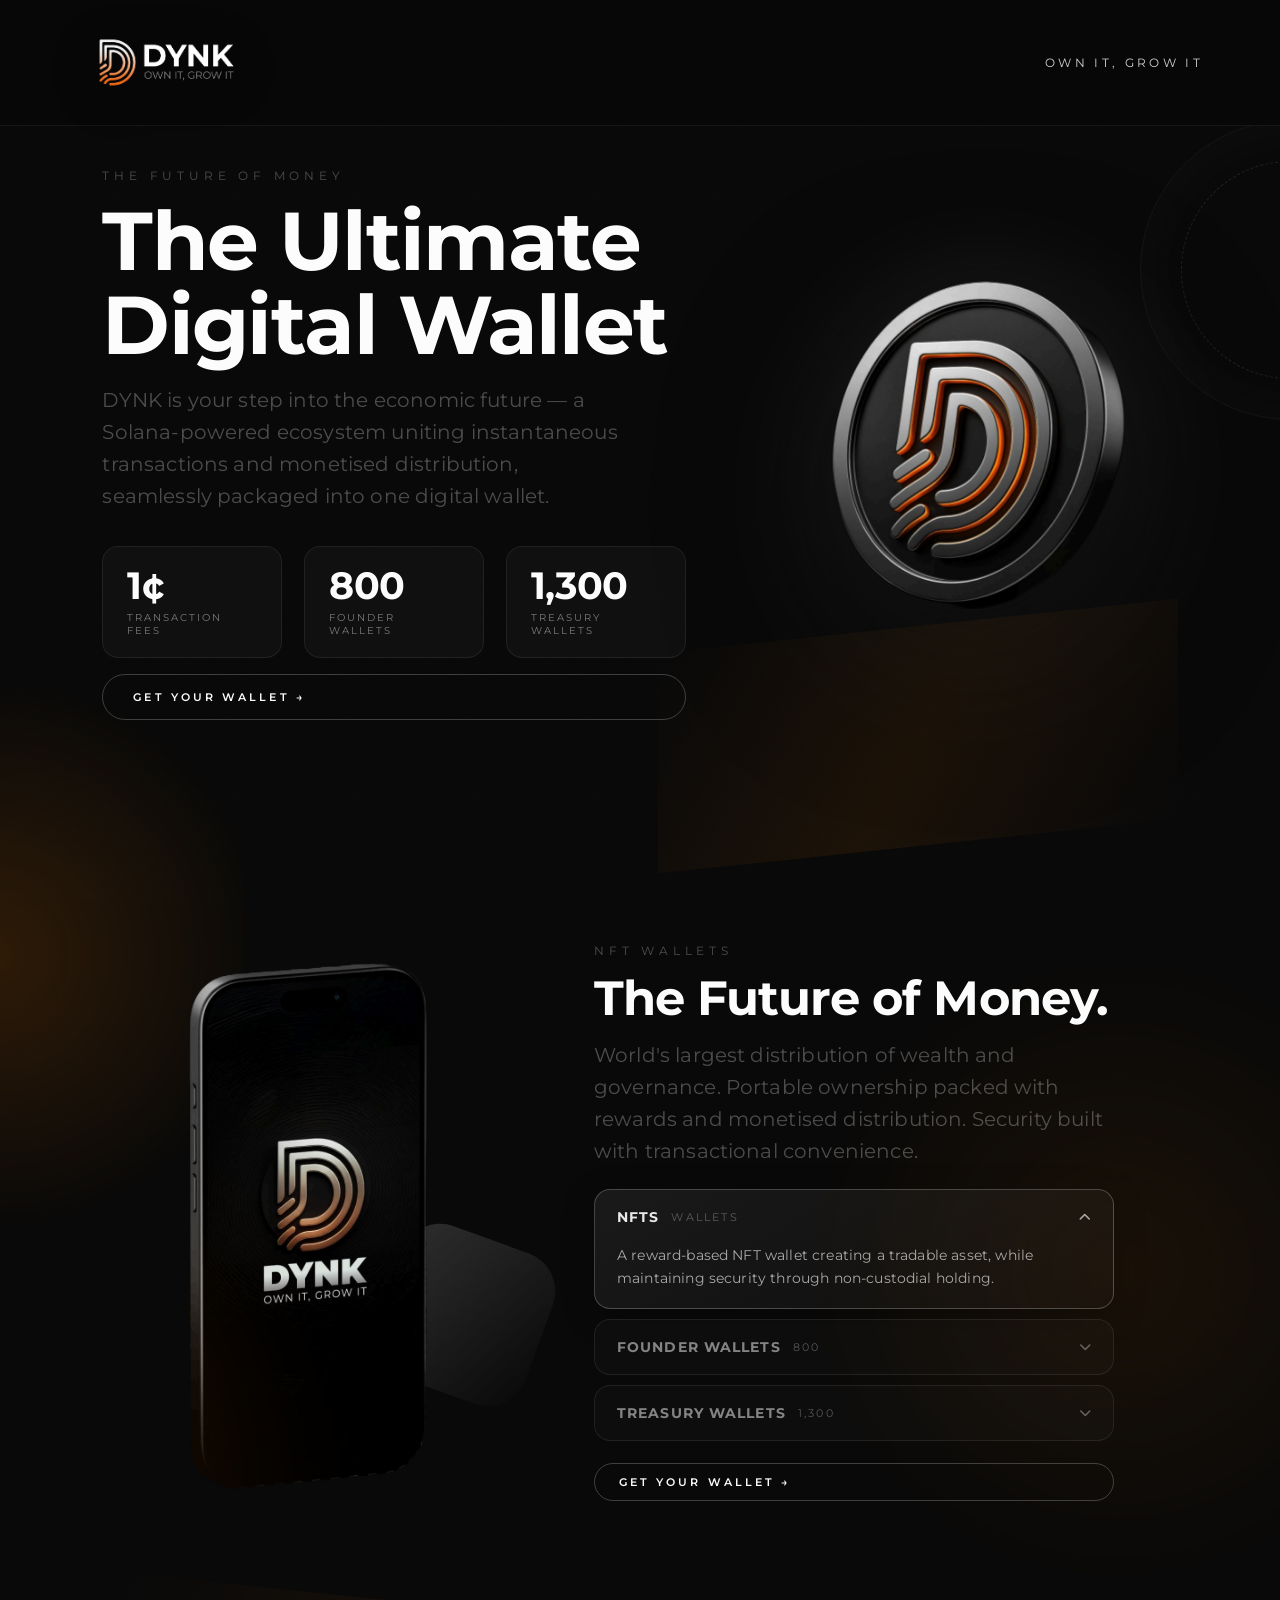
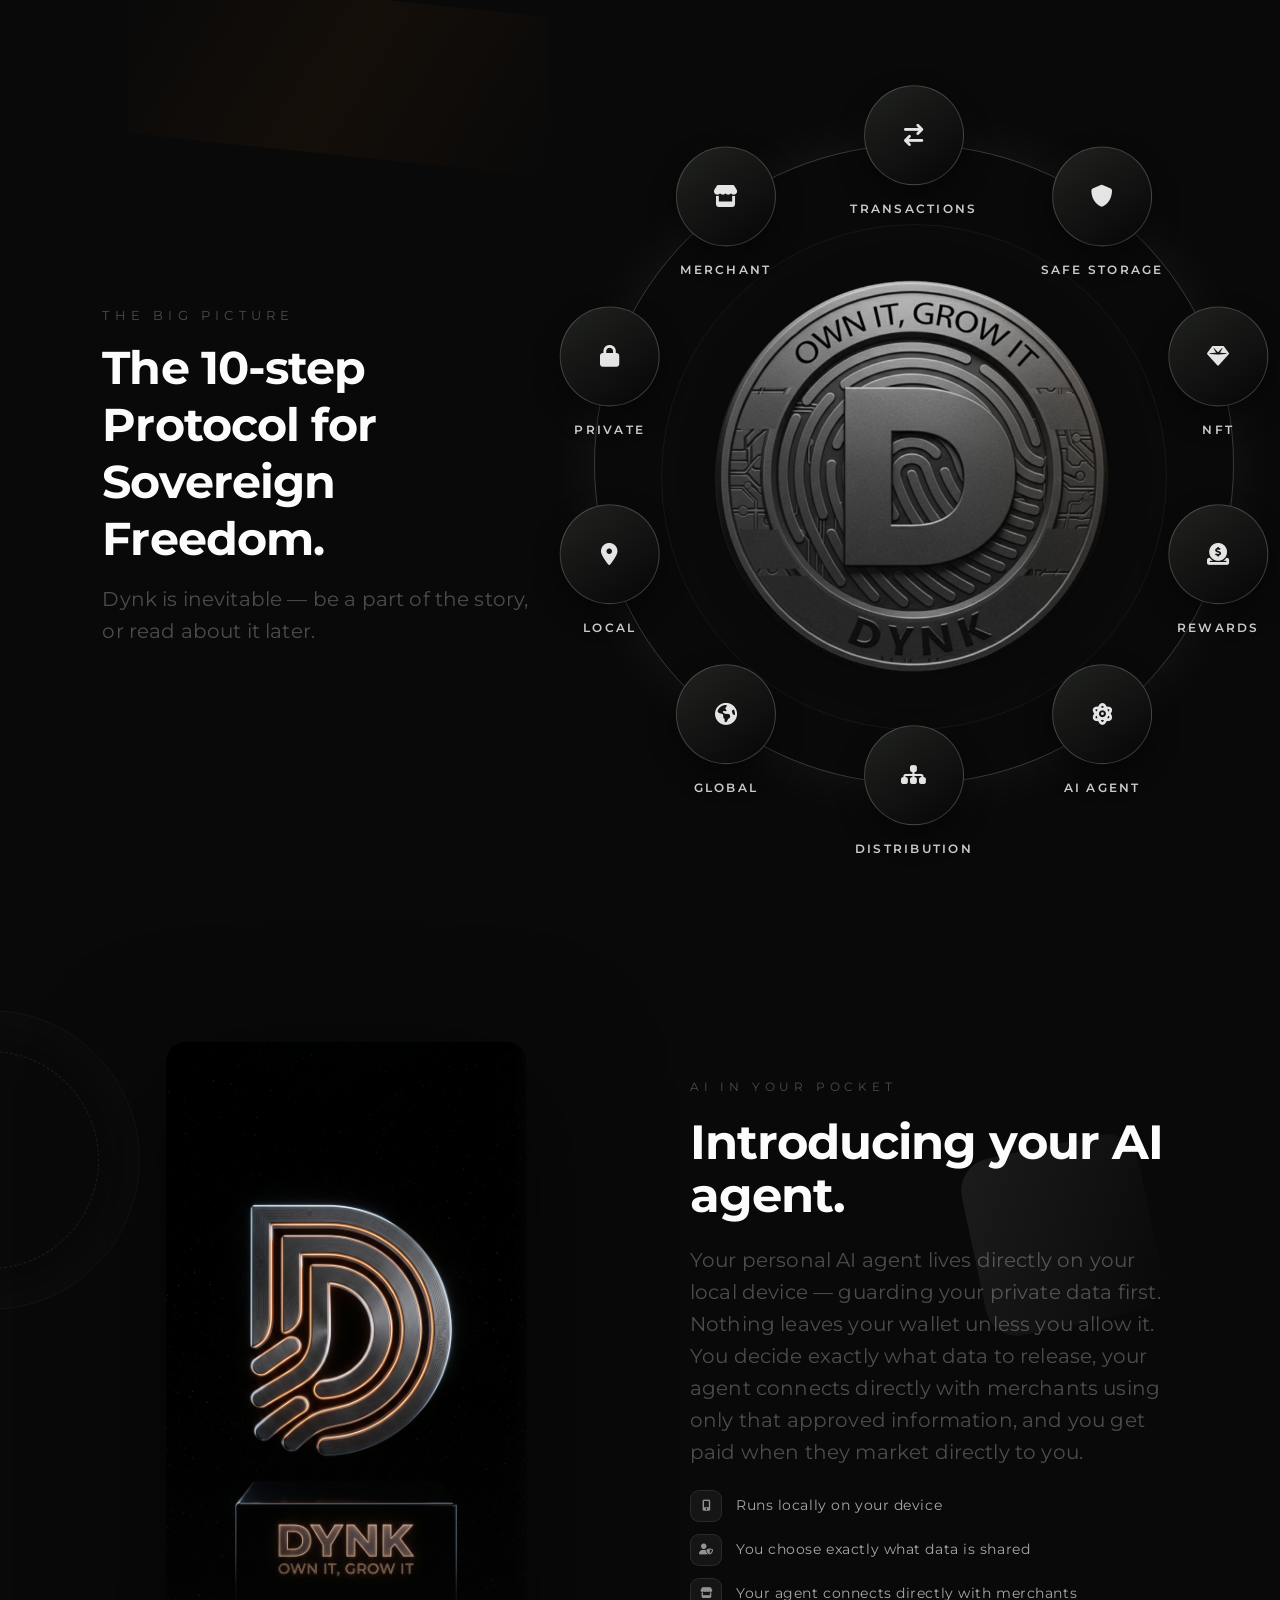
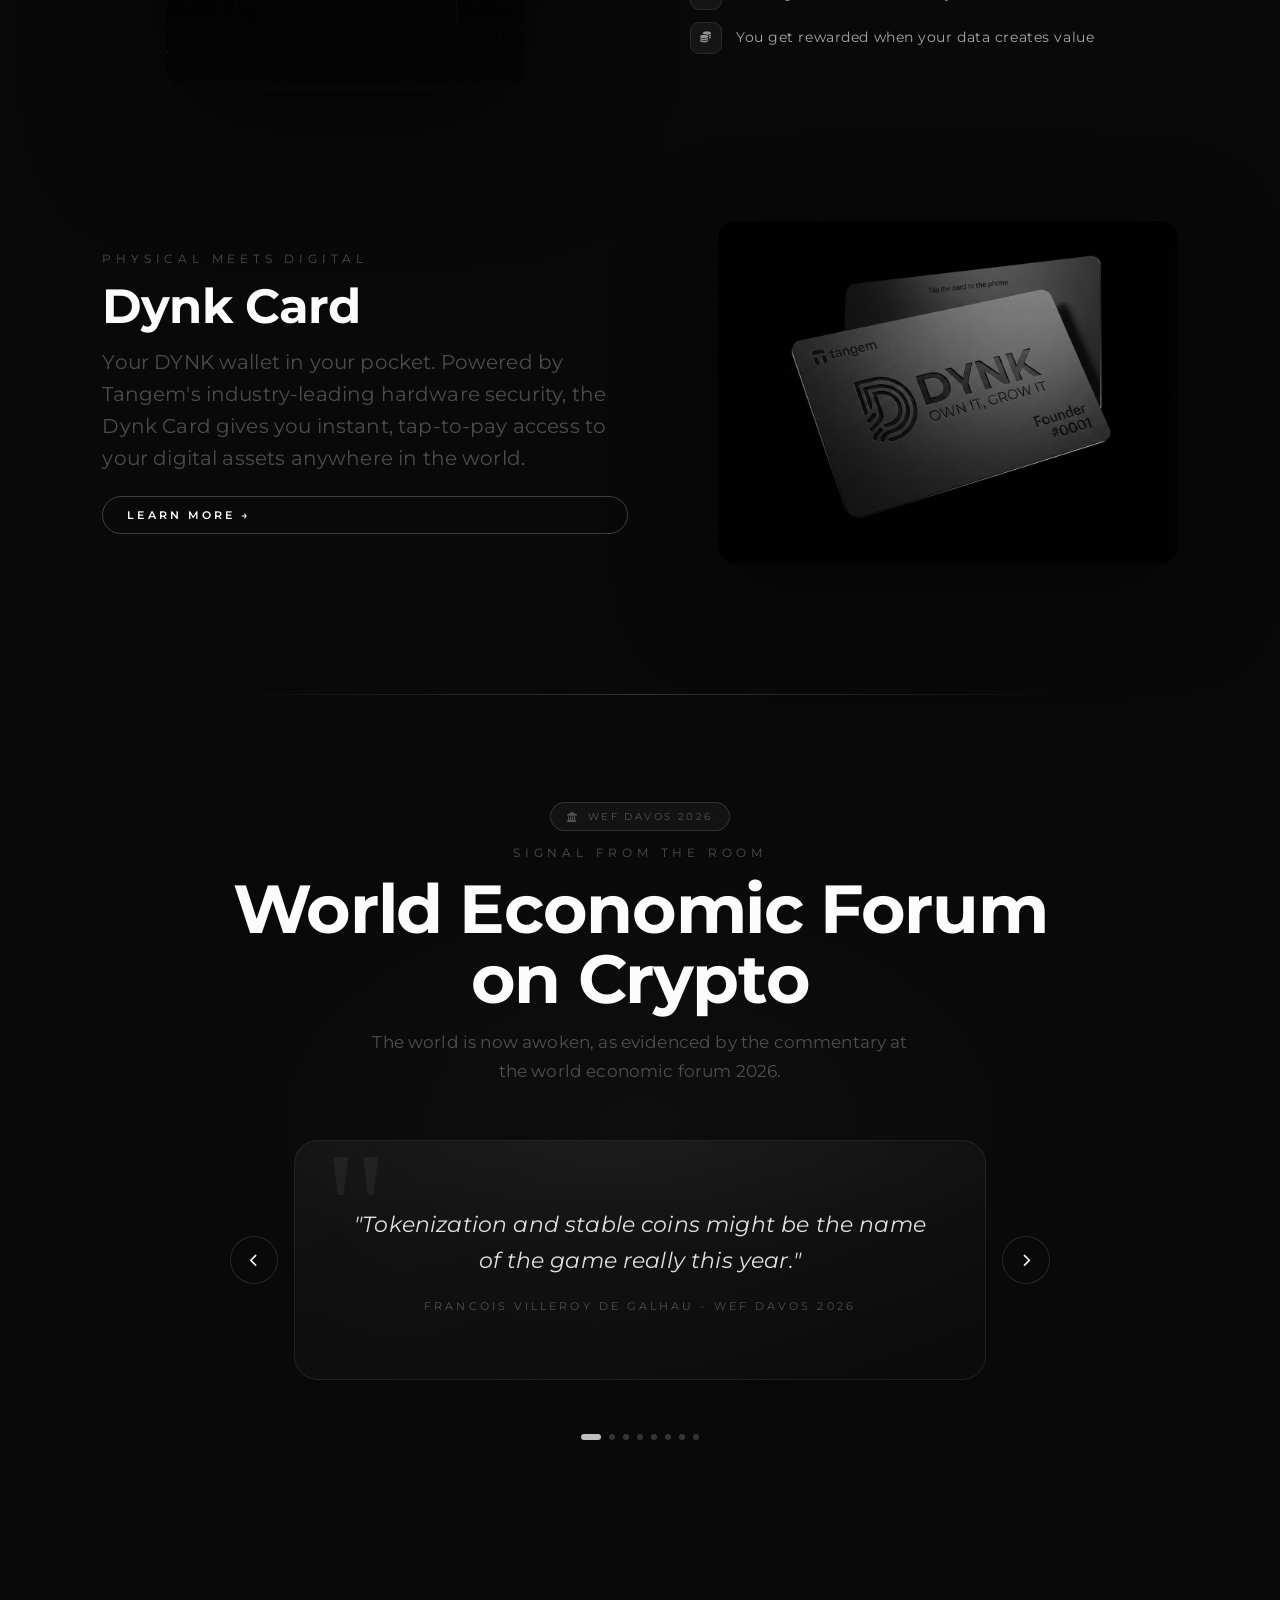
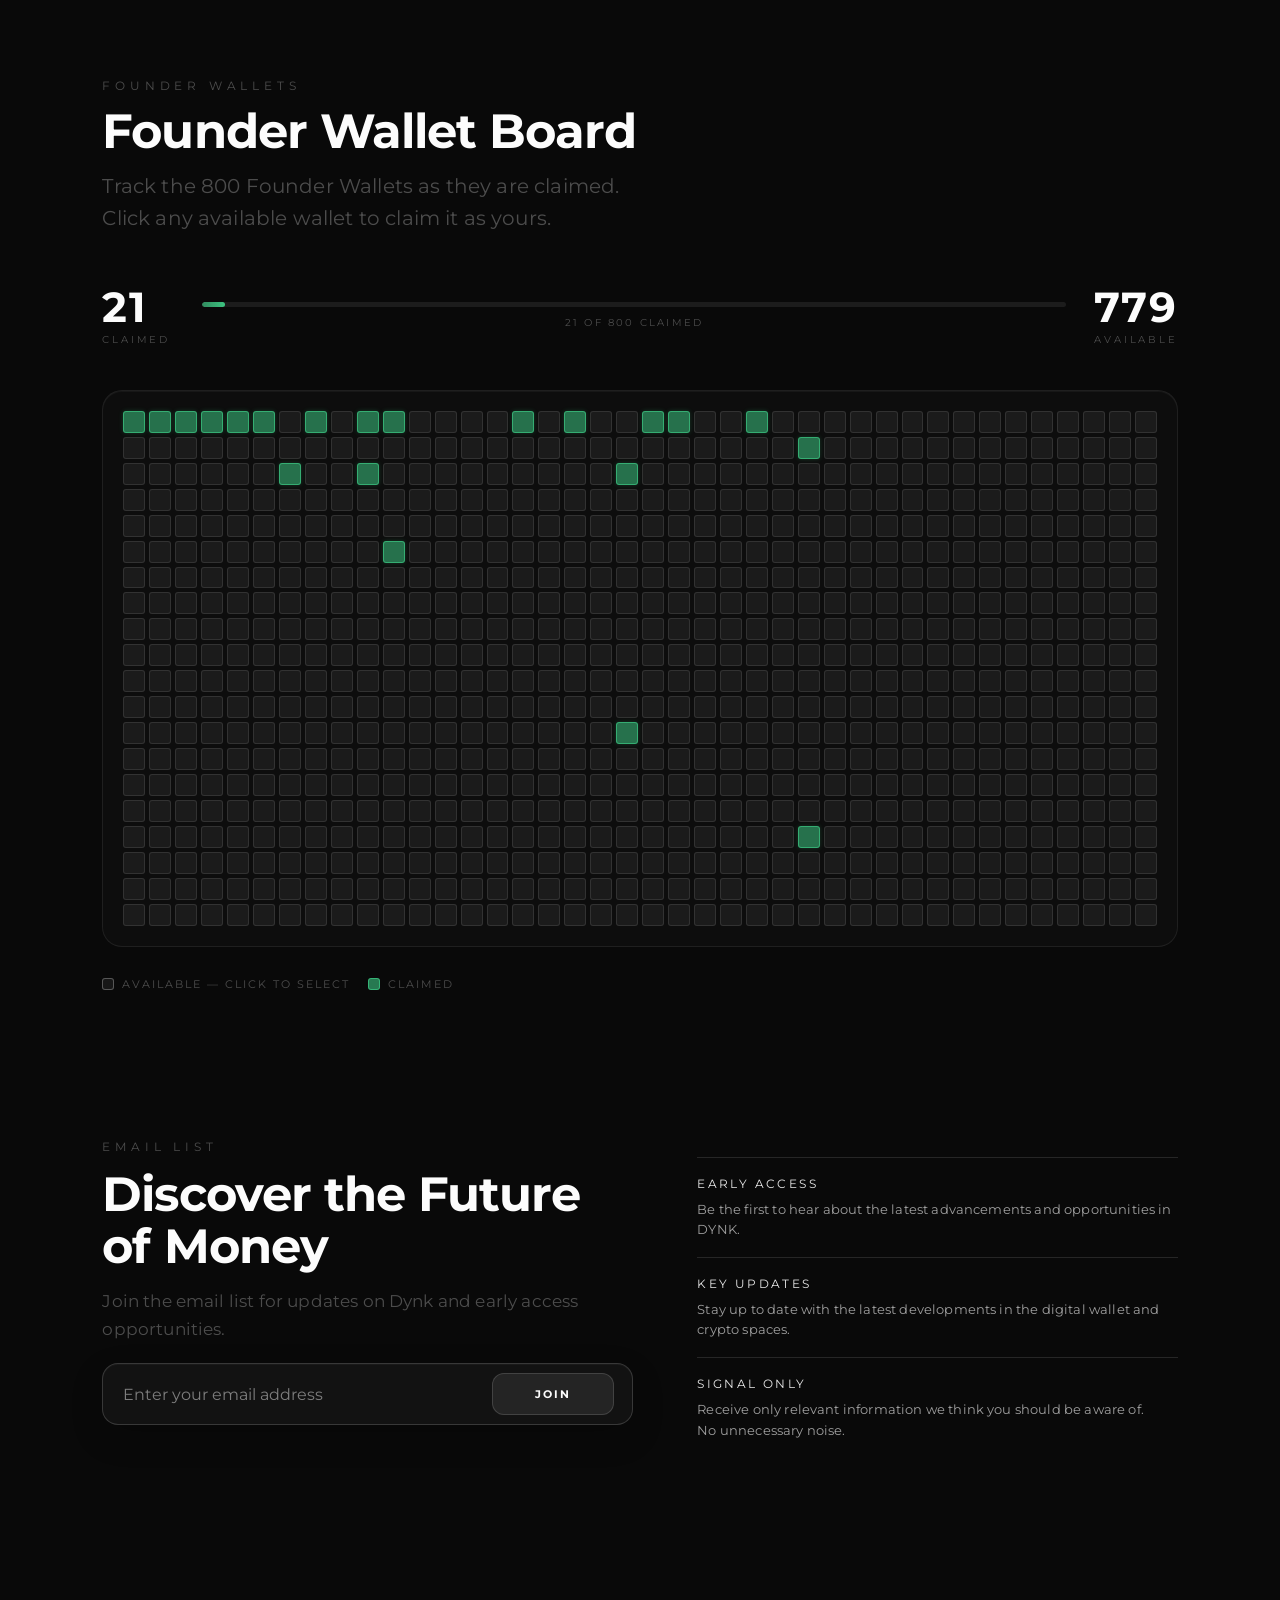
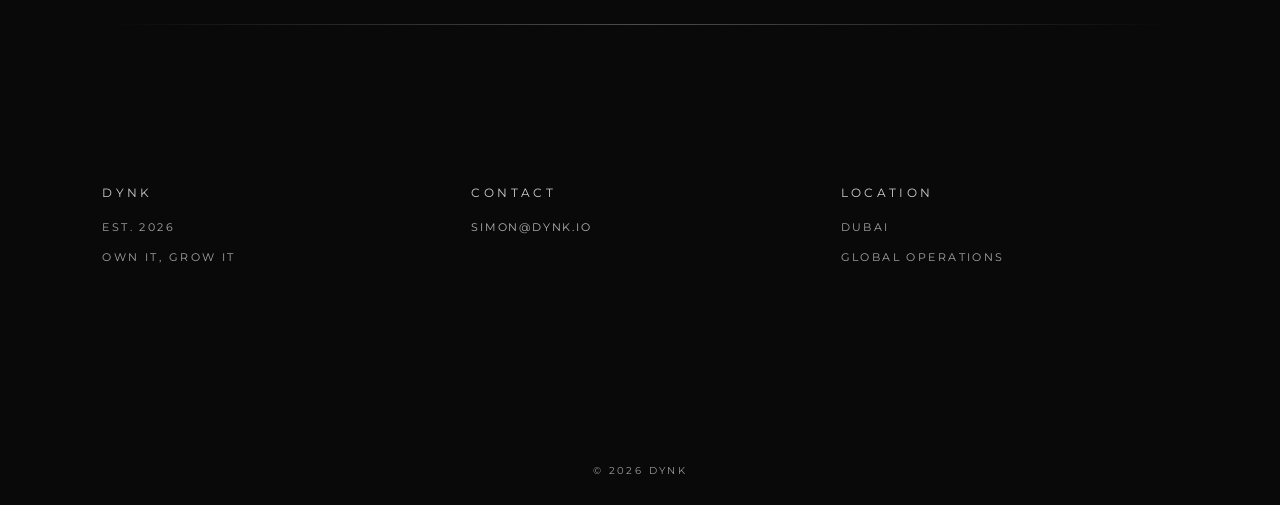
==== commit f05b8c5d: "Add dynk card page updates" ====
--- a/index.html
+++ b/index.html
@@ -351,26 +351,9 @@
         <div class="dynk-cards-inner">
           <div class="dynk-cards-copy">
             <div class="showcase-kicker">Physical meets digital</div>
-            <h2 class="showcase-title">Dynk Cards</h2>
-            <p class="lead no-margin">Your DYNK wallet in your pocket. Powered by Tangem's industry-leading hardware security, the Dynk Card is a physical crypto card that gives you instant, tap-to-pay access to your digital assets anywhere in the world.</p>
-            <div class="dynk-cards-features">
-              <div class="dynk-card-feat">
-                <i class="fas fa-shield-halved" aria-hidden="true"></i>
-                <span>Bank-grade security chip</span>
-              </div>
-              <div class="dynk-card-feat">
-                <i class="fas fa-wifi" aria-hidden="true"></i>
-                <span>NFC tap-to-pay</span>
-              </div>
-              <div class="dynk-card-feat">
-                <i class="fas fa-earth-americas" aria-hidden="true"></i>
-                <span>Works worldwide</span>
-              </div>
-              <div class="dynk-card-feat">
-                <i class="fas fa-key" aria-hidden="true"></i>
-                <span>Self-custody by default</span>
-              </div>
-            </div>
+            <h2 class="showcase-title">Dynk Card</h2>
+            <p class="lead">Your DYNK wallet in your pocket. Powered by Tangem's industry-leading hardware security, the Dynk Card gives you instant, tap-to-pay access to your digital assets anywhere in the world.</p>
+            <a class="cta cta--sm" href="dynk-card.html">Learn More →</a>
           </div>
           <div class="dynk-cards-visual">
             <img src="media/images/card.png" alt="Dynk Card" class="dynk-card-img" />
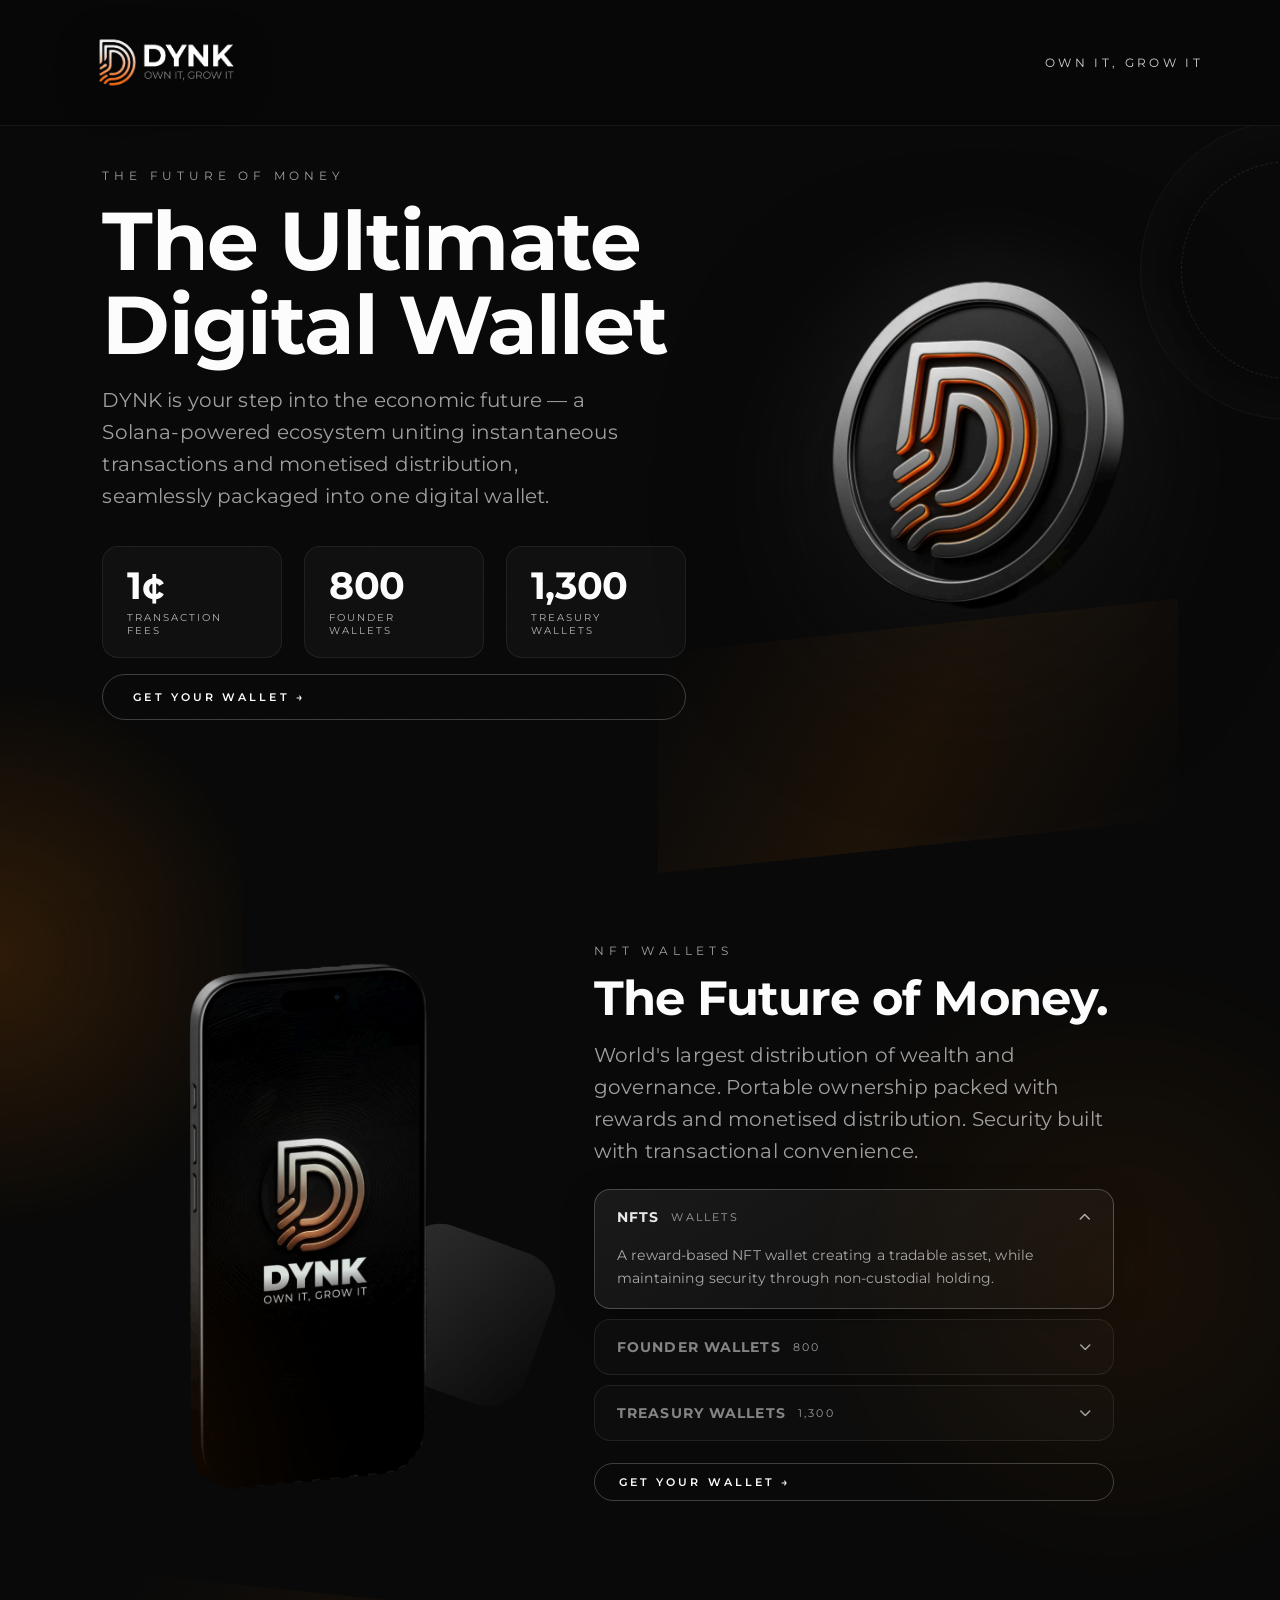
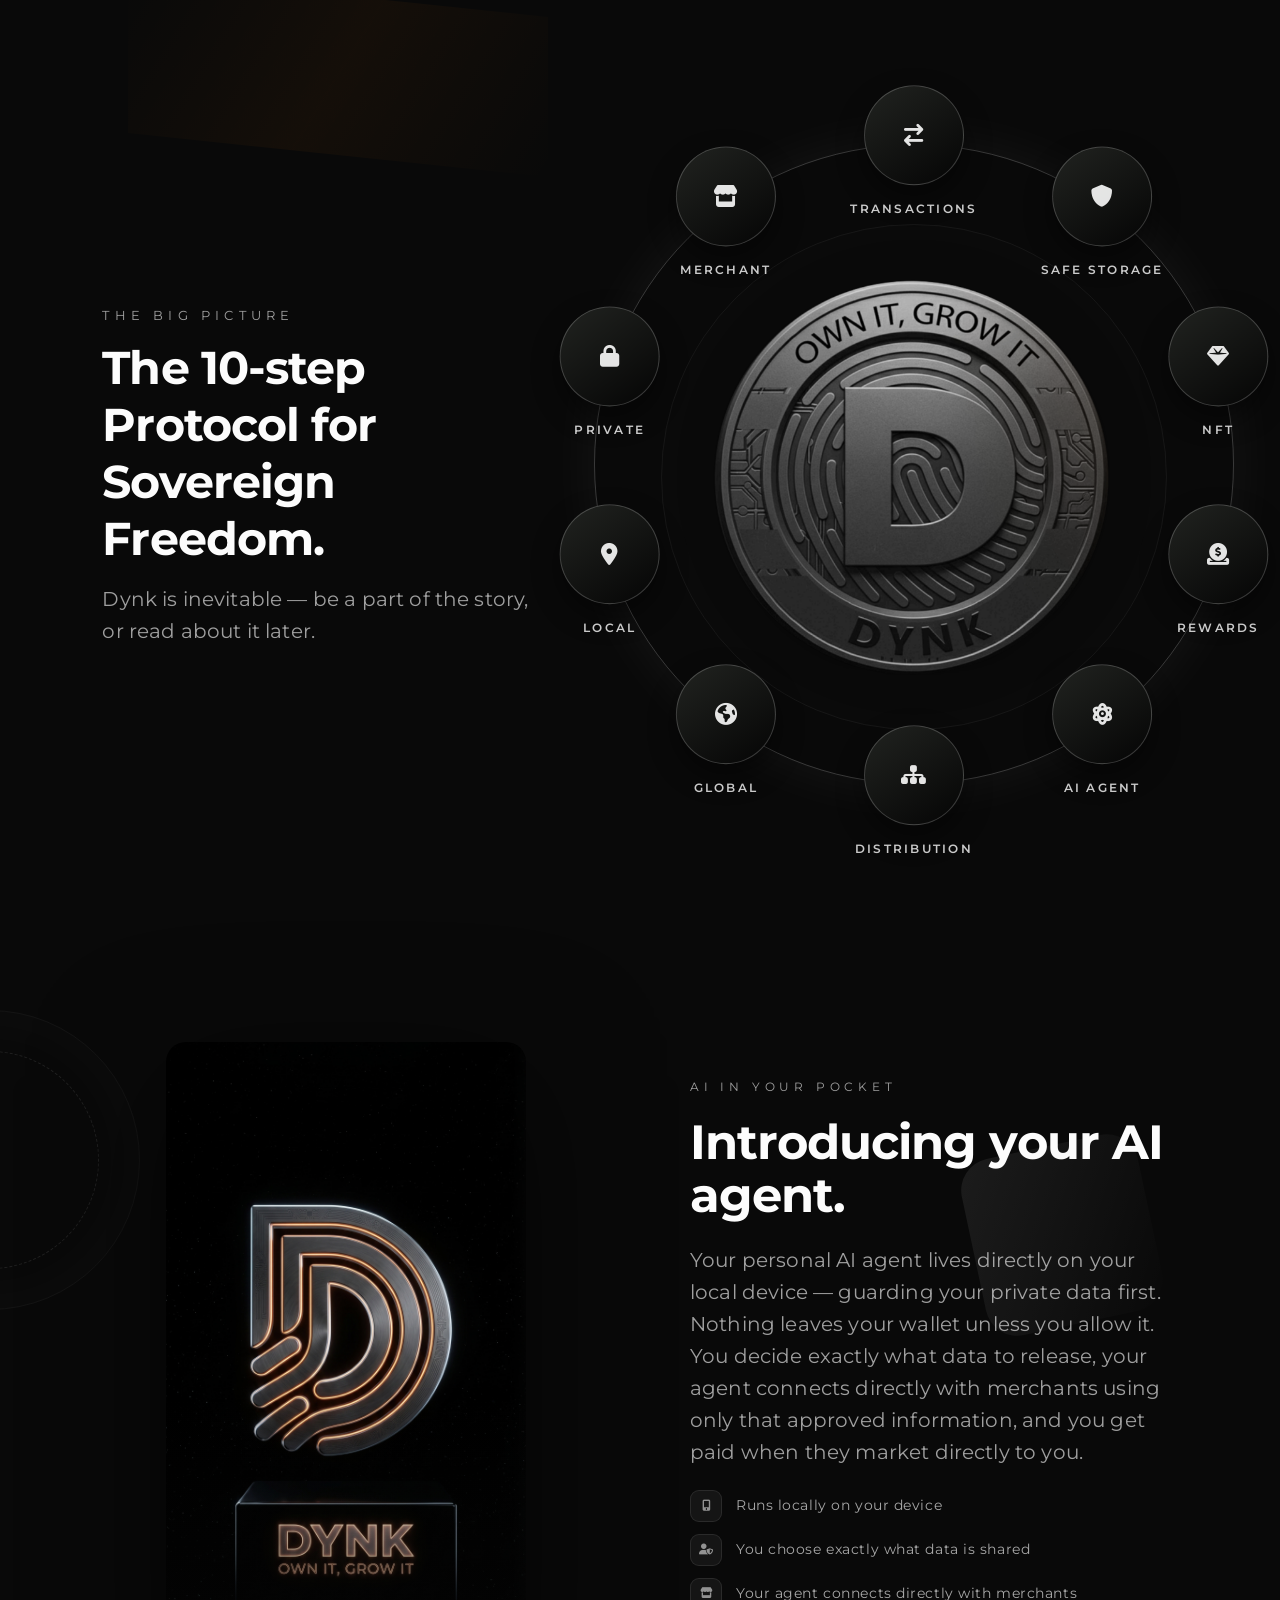
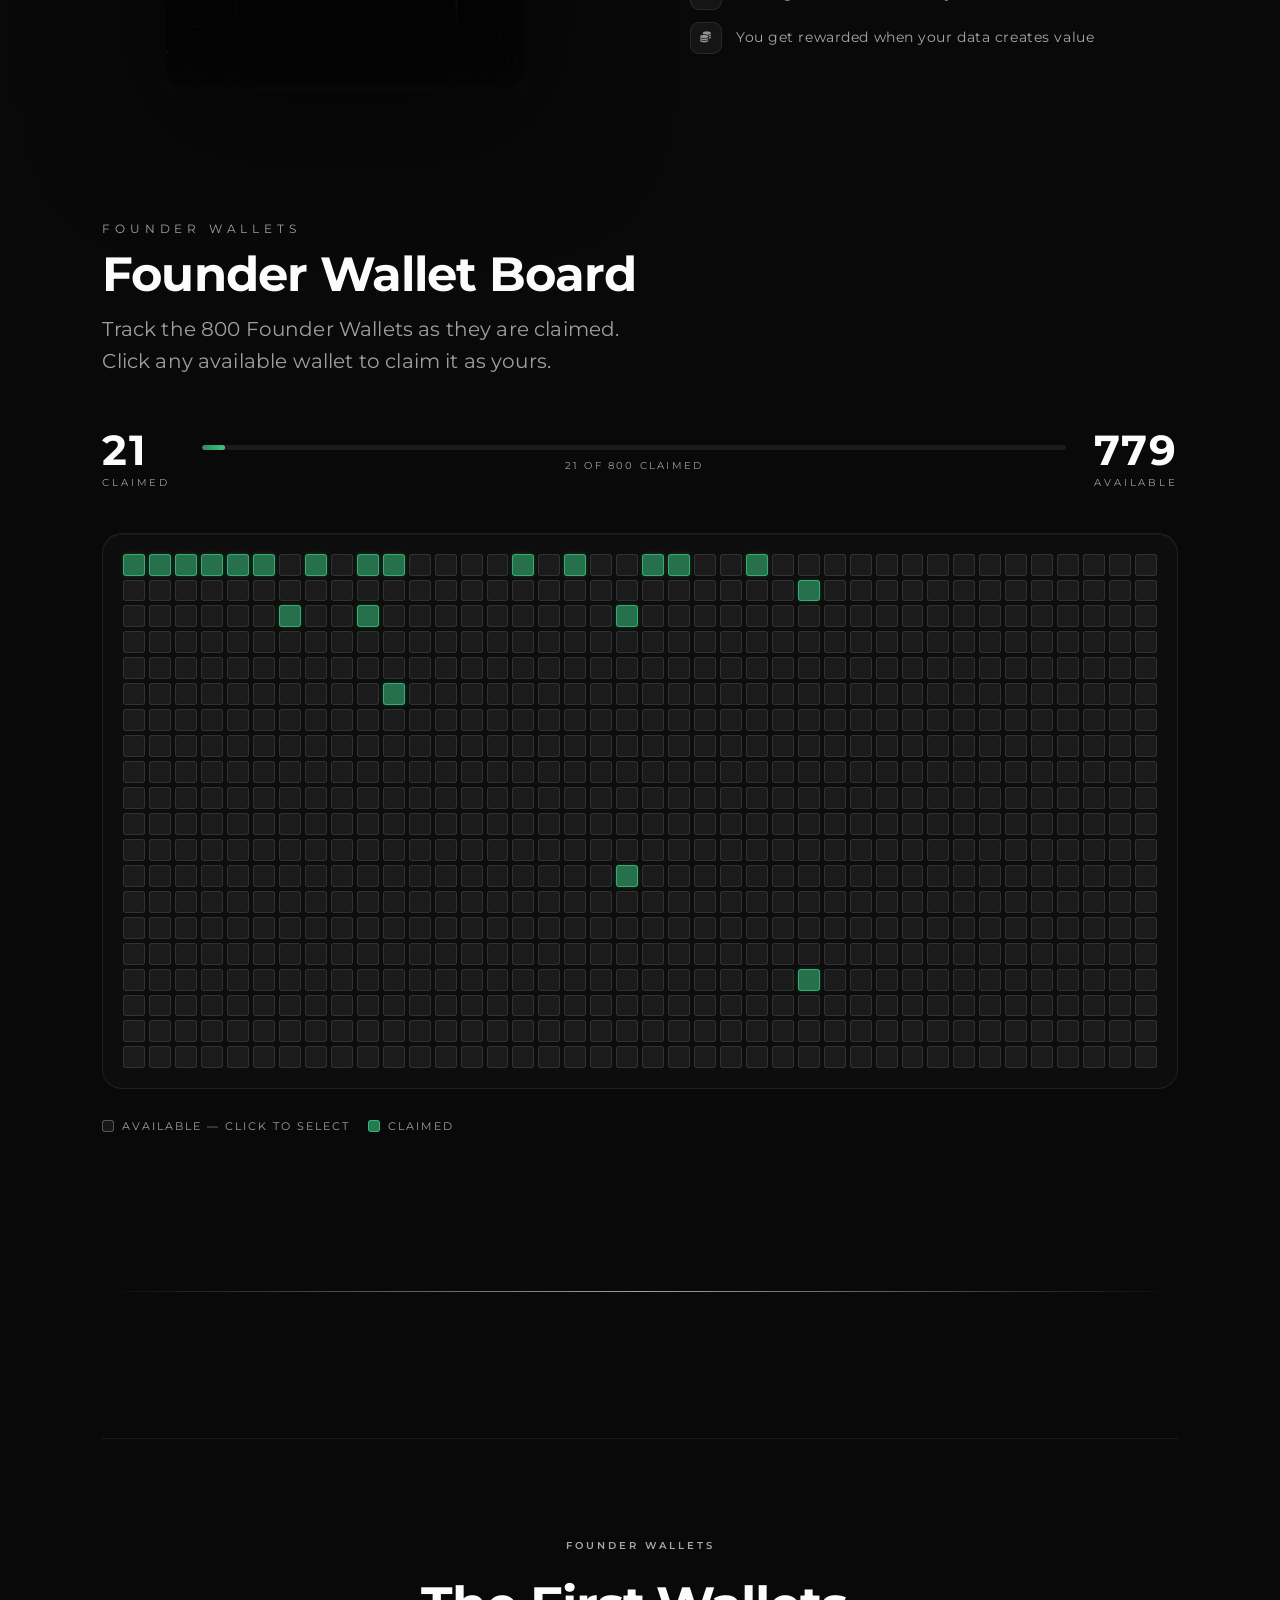
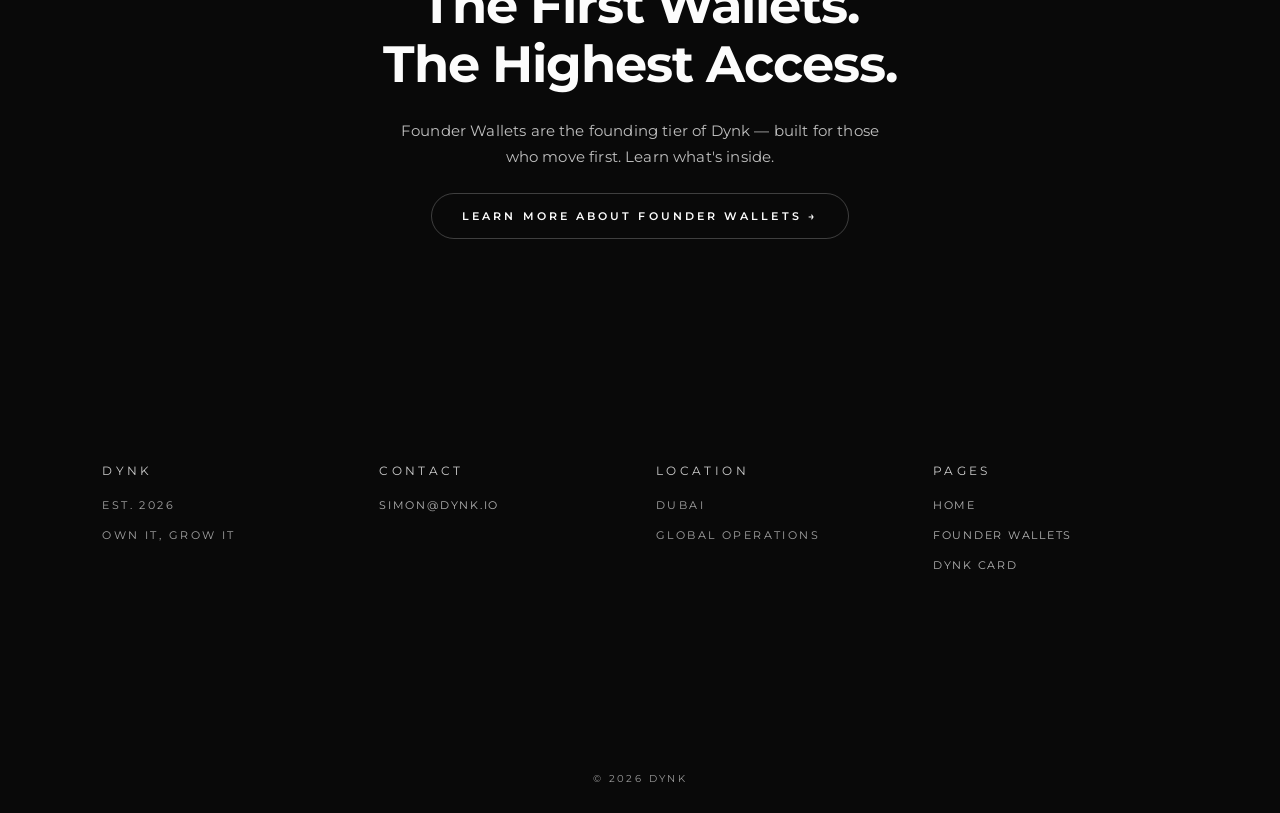
==== commit d7074a8b: "Refresh site and publish only active files" ====
--- a/index.html
+++ b/index.html
@@ -4,16 +4,78 @@
     <meta charset="UTF-8" />
     <meta name="viewport" content="width=device-width, initial-scale=1.0" />
     <meta name="format-detection" content="telephone=no" />
-    <title>DYNK</title>
+    <title>DYNK — The Ultimate Solana-Powered Digital Wallet</title>
+    <meta name="description" content="DYNK is a Solana-powered digital wallet ecosystem offering NFT wallets, AI agents, 1¢ transactions, and monetised distribution. Claim one of 800 Founder Wallets today." />
+
+    <!-- Canonical -->
+    <link rel="canonical" href="https://dynk.io/" />
+
+    <!-- Open Graph -->
+    <meta property="og:type" content="website" />
+    <meta property="og:url" content="https://dynk.io/" />
+    <meta property="og:title" content="DYNK — The Ultimate Solana-Powered Digital Wallet" />
+    <meta property="og:description" content="DYNK is a Solana-powered digital wallet ecosystem offering NFT wallets, AI agents, 1¢ transactions, and monetised distribution. Claim one of 800 Founder Wallets today." />
+    <meta property="og:image" content="https://dynk.io/media/images/coin2.png" />
+    <meta property="og:site_name" content="DYNK" />
+    <meta property="og:locale" content="en_US" />
+
+    <!-- Twitter Card -->
+    <meta name="twitter:card" content="summary_large_image" />
+    <meta name="twitter:title" content="DYNK — The Ultimate Solana-Powered Digital Wallet" />
+    <meta name="twitter:description" content="DYNK is a Solana-powered digital wallet ecosystem offering NFT wallets, AI agents, 1¢ transactions, and monetised distribution. Claim one of 800 Founder Wallets today." />
+    <meta name="twitter:image" content="https://dynk.io/media/images/coin2.png" />
+
+    <meta name="robots" content="index, follow" />
+
     <link rel="icon" type="image/png" href="media/images/icon.png" />
     <link rel="preconnect" href="https://fonts.googleapis.com" />
     <link rel="preconnect" href="https://fonts.gstatic.com" crossorigin />
+    <link rel="preload" as="image" href="media/images/coin2.png" />
     <link rel="stylesheet" href="https://cdnjs.cloudflare.com/ajax/libs/font-awesome/6.5.2/css/all.min.css" />
     <link href="https://fonts.googleapis.com/css2?family=Montserrat:wght@300;400;500;600;700;800&display=swap" rel="stylesheet" />
     <!-- Styles: base → layout → components (load order matters) -->
     <link rel="stylesheet" href="styles/base.css" />
     <link rel="stylesheet" href="styles/layout.css" />
     <link rel="stylesheet" href="styles/components.css" />
+
+    <!-- Structured Data -->
+    <script type="application/ld+json">
+    {
+      "@context": "https://schema.org",
+      "@graph": [
+        {
+          "@type": "Organization",
+          "name": "DYNK",
+          "url": "https://dynk.io",
+          "logo": "https://dynk.io/media/images/icon.png",
+          "foundingDate": "2026",
+          "description": "DYNK is a Solana-powered digital wallet ecosystem uniting NFT wallets, AI agents, instant 1¢ transactions, and monetised distribution.",
+          "contactPoint": {
+            "@type": "ContactPoint",
+            "email": "simon@dynk.io",
+            "contactType": "customer support"
+          },
+          "address": {
+            "@type": "PostalAddress",
+            "addressLocality": "Dubai",
+            "addressCountry": "AE"
+          }
+        },
+        {
+          "@type": "WebSite",
+          "name": "DYNK",
+          "url": "https://dynk.io"
+        },
+        {
+          "@type": "WebPage",
+          "url": "https://dynk.io/",
+          "name": "DYNK — The Ultimate Solana-Powered Digital Wallet",
+          "description": "DYNK is a Solana-powered digital wallet ecosystem offering NFT wallets, AI agents, 1¢ transactions, and monetised distribution. Claim one of 800 Founder Wallets today.",
+          "isPartOf": { "@id": "https://dynk.io" }
+        }
+      ]
+    }
+    </script>
   </head>
   <body>
 
@@ -36,7 +98,7 @@
       <div class="logo">
         <img class="logo-img" src="media/images/DYNK.png" alt="DYNK logo" />
       </div>
-      <nav class="nav">
+      <nav class="nav" aria-label="Main navigation">
         <span>Own it, Grow it</span>
       </nav>
     </header>
@@ -69,7 +131,7 @@
           <a class="cta" href="founder-wallets.html">Get Your Wallet →</a>
         </div>
         <div class="hero-media">
-          <img src="media/images/coin2.png" alt="DYNK coin" />
+          <img src="media/images/coin2.png" alt="DYNK coin" fetchpriority="high" />
         </div>
       </section>
       <!-- SECTION: HERO END -->
@@ -77,7 +139,7 @@
       <!-- SECTION: SHOWCASE (NFT Wallets) START -->
       <section class="showcase reveal delay-2">
         <div class="hero-media phone-media">
-          <img src="media/images/phone.png" alt="DYNK wallet on phone" />
+          <img src="media/images/phone.png" alt="DYNK wallet on phone" loading="lazy" />
         </div>
         <div class="showcase-copy">
           <div class="showcase-kicker">NFT wallets</div>
@@ -194,7 +256,7 @@
           <div class="circle-center">
             <div class="circle-flip" id="circleFlip">
               <div class="circle-face front">
-                <img src="media/images/darkCoin.png" alt="Dynk logo" />
+                <img src="media/images/darkCoin.png" alt="Dynk coin" loading="lazy" />
               </div>
               <div class="circle-face back">
                 <div class="circle-back" id="circleBack">
@@ -314,7 +376,7 @@
       <section class="agent-section agent-section--static reveal delay-2">
         <div class="agent-video-col">
           <div class="agent-video-wrap">
-            <img src="media/images/aiimage.png" alt="DYNK AI Agent" class="agent-static-img" />
+            <img src="media/images/aiimage.png" alt="DYNK AI Agent" class="agent-static-img" loading="lazy" />
             <div class="agent-video-grad"></div>
           </div>
         </div>
@@ -346,53 +408,9 @@
       </section>
       <!-- SECTION: AI AGENT END -->
 
-      <!-- SECTION: DYNK CARDS START -->
-      <section class="dynk-cards-section reveal delay-2">
-        <div class="dynk-cards-inner">
-          <div class="dynk-cards-copy">
-            <div class="showcase-kicker">Physical meets digital</div>
-            <h2 class="showcase-title">Dynk Card</h2>
-            <p class="lead">Your DYNK wallet in your pocket. Powered by Tangem's industry-leading hardware security, the Dynk Card gives you instant, tap-to-pay access to your digital assets anywhere in the world.</p>
-            <a class="cta cta--sm" href="dynk-card.html">Learn More →</a>
-          </div>
-          <div class="dynk-cards-visual">
-            <img src="media/images/card.png" alt="Dynk Card" class="dynk-card-img" />
-          </div>
-        </div>
-      </section>
+     
       <!-- SECTION: DYNK CARDS END -->
 
-      <!-- SECTION: WEF CAROUSEL START -->
-      <section class="wef-section reveal delay-3">
-        <div class="wef-inner">
-          <div class="wef-header">
-            <div class="wef-badge">
-              <i class="fas fa-landmark" aria-hidden="true"></i>
-              <span>WEF Davos 2026</span>
-            </div>
-            <div class="showcase-kicker">Signal from the room</div>
-            <h2 class="wef-title">World Economic Forum<br>on Crypto</h2>
-            <p class="wef-sub">The world is now awoken, as evidenced by the commentary at the world economic forum 2026.</p>
-          </div>
-
-          <div class="wef-stage">
-            <button class="wef-btn" id="wefPrev" type="button" aria-label="Previous quote">
-              <i class="fas fa-chevron-left" aria-hidden="true"></i>
-            </button>
-            <div class="wef-quote-frame" id="wefFrame">
-              <div class="wef-deco-quote" aria-hidden="true">"</div>
-              <blockquote class="wef-quote-text" id="wefText"></blockquote>
-              <div class="wef-quote-author" id="wefAuthor"></div>
-            </div>
-            <button class="wef-btn" id="wefNext" type="button" aria-label="Next quote">
-              <i class="fas fa-chevron-right" aria-hidden="true"></i>
-            </button>
-          </div>
-
-          <div class="wef-dots" id="wefDots" role="tablist"></div>
-        </div>
-      </section>
-      <!-- SECTION: WEF CAROUSEL END -->
 
       <!-- SECTION: FOUNDER BOARD START -->
       <section class="board-section reveal delay-3">
@@ -436,58 +454,20 @@
       </section>
       <!-- SECTION: FOUNDER BOARD END -->
 
-      <!-- SECTION: MAILING LIST START -->
-      <section class="mailing-section reveal delay-3" aria-labelledby="mailingTitle">
-        <div class="mailing-shell">
-          <div class="mailing-copy">
-            <div class="showcase-kicker">Email list</div>
-            <h2 class="showcase-title" id="mailingTitle">Discover the Future of Money</h2>
-            <p class="mailing-sub">
-              Join the email list for updates on Dynk and early access opportunities.
-            </p>
-            <form class="mailing-form" id="mailingForm">
-              <label class="mailing-input-wrap" for="mailingEmail">
-                <input
-                  class="mailing-input"
-                  id="mailingEmail"
-                  name="email"
-                  type="email"
-                  placeholder="Enter your email address"
-                  autocomplete="email"
-                  required
-                />
-                <button class="mailing-submit" type="submit">Join</button>
-                <span class="mailing-success-mark" aria-hidden="true">
-                  <i class="fas fa-check"></i>
-                </span>
-              </label>
-            </form>
-            <p class="mailing-status" id="mailingStatus" aria-live="polite"></p>
-          </div>
-
-          <div class="mailing-cards" aria-hidden="true">
-            <div class="mailing-panel">
-              <div class="mailing-mini-grid">
-                <div class="mailing-mini">
-                  <span class="mailing-mini-value">Early access</span>
-                  <p class="mailing-mini-copy">Be the first to hear about the latest advancements and opportunities in DYNK.</p>
-                </div>
-                <div class="mailing-mini">
-                  <span class="mailing-mini-value">Key updates</span>
-                  <p class="mailing-mini-copy">Stay up to date with the latest developments in the digital wallet and crypto spaces.</p>
-                </div>
-                <div class="mailing-mini">
-                  <span class="mailing-mini-value">Signal only</span>
-                  <p class="mailing-mini-copy">Receive only relevant information we think you should be aware of.<br>No unnecessary noise.</p>
-                </div>
-              </div>
-            </div>
-          </div>
+    
+
+      <div class="divider"></div>
+
+      <!-- SECTION: FOUNDER WALLET CTA START -->
+      <section class="founder-cta-section reveal delay-3">
+        <div class="founder-cta-inner">
+          <div class="founder-cta-kicker">Founder Wallets</div>
+          <h2 class="founder-cta-heading">The First Wallets.<br>The Highest Access.</h2>
+          <p class="founder-cta-body">Founder Wallets are the founding tier of Dynk — built for those who move first. Learn what's inside.</p>
+          <a class="cta" href="founder-wallets.html">Learn More About Founder Wallets →</a>
         </div>
       </section>
-      <!-- SECTION: MAILING LIST END -->
-
-      <div class="divider"></div>
+      <!-- SECTION: FOUNDER WALLET CTA END -->
 
       <!-- SECTION: FOOTER START -->
       <footer>
@@ -498,12 +478,20 @@
         </div>
         <div class="footer-col">
           <div class="footer-title">Contact</div>
-          <a class="footer-link" href="mailto:simon@dynk.io">simon@dynk.io</a>
+          <address style="font-style:normal">
+            <a class="footer-link" href="mailto:simon@dynk.io">simon@dynk.io</a>
+          </address>
         </div>
         <div class="footer-col">
           <div class="footer-title">Location</div>
           <span>Dubai</span>
           <span>Global Operations</span>
+        </div>
+        <div class="footer-col">
+          <div class="footer-title">Pages</div>
+          <a class="footer-link" href="index.html">Home</a>
+          <a class="footer-link" href="founder-wallets.html">Founder Wallets</a>
+          <a class="footer-link" href="dynk-card.html">Dynk Card</a>
         </div>
       </footer>
       <div class="footer-bottom">© 2026 Dynk</div>
--- a/styles/base.css
+++ b/styles/base.css
@@ -10,7 +10,7 @@
   --ink:        rgba(5, 5, 5, 1);
   --paper:      rgba(252, 252, 252, 1);
   --veil:       rgba(252, 252, 252, 0.08);
-  --mist:       rgba(252, 252, 252, 0.28);
+  --mist:       rgba(252, 252, 252, 0.62);
   --glow:       rgba(252, 252, 252, 0.7);
   --pulse:      rgba(252, 252, 252, 0.45);
   --ember:      rgba(255, 128, 0, 0.18);
--- a/styles/layout.css
+++ b/styles/layout.css
@@ -277,6 +277,48 @@
   margin: 28px 0 16px;
 }
 
+
+/* ── FOUNDER WALLET CTA ──────────────────────────────────────── */
+/* SECTION: FOUNDER WALLET CTA */
+.founder-cta-section {
+  padding: 100px 0 80px;
+  text-align: center;
+  border-top: 1px solid rgba(252, 252, 252, 0.08);
+}
+
+.founder-cta-inner {
+  display: flex;
+  flex-direction: column;
+  align-items: center;
+  gap: 24px;
+  max-width: 640px;
+  margin: 0 auto;
+}
+
+.founder-cta-kicker {
+  font-size: 10px;
+  font-weight: 600;
+  letter-spacing: 0.3em;
+  text-transform: uppercase;
+  color: rgba(252, 252, 252, 0.65);
+}
+
+.founder-cta-heading {
+  font-size: clamp(2rem, 5vw, 3.2rem);
+  font-weight: 700;
+  letter-spacing: -0.02em;
+  line-height: 1.15;
+  color: var(--paper);
+  margin: 0;
+}
+
+.founder-cta-body {
+  font-size: 15px;
+  line-height: 1.7;
+  color: rgba(252, 252, 252, 0.75);
+  max-width: 480px;
+  margin: 0;
+}
 
 /* ── FOOTER ──────────────────────────────────────────────────── */
 /* SECTION: FOOTER */
--- a/styles/components.css
+++ b/styles/components.css
@@ -39,7 +39,7 @@
   font-size: 11px;
   letter-spacing: 0.58em;
   text-transform: uppercase;
-  color: rgba(252, 252, 252, 0.3);
+  color: rgba(252, 252, 252, 0.6);
   margin-bottom: 18px;
   opacity: 0;
   animation: introFadeUp 0.6s ease 0.25s both;
@@ -60,7 +60,7 @@
   font-size: 11px;
   letter-spacing: 0.46em;
   text-transform: uppercase;
-  color: rgba(252, 252, 252, 0.28);
+  color: rgba(252, 252, 252, 0.6);
   margin-bottom: 44px;
   opacity: 0;
   animation: introFadeUp 0.5s ease 1.05s both;
@@ -171,7 +171,7 @@
   font-size: 10px;
   text-transform: uppercase;
   letter-spacing: 0.2em;
-  color: rgba(252, 252, 252, 0.45);
+  color: rgba(252, 252, 252, 0.7);
 }
 
 
@@ -345,7 +345,7 @@
 }
 
 .nft-chevron {
-  color: rgba(252, 252, 252, 0.35);
+  color: rgba(252, 252, 252, 0.6);
   font-size: 12px;
   transition: transform 0.3s ease, color 0.25s;
   flex-shrink: 0;
@@ -676,7 +676,7 @@
   letter-spacing: 0.22em;
   text-transform: uppercase;
   font-weight: 600;
-  color: rgba(252, 252, 252, 0.45);
+  color: rgba(252, 252, 252, 0.7);
   transition: color 0.5s ease;
 }
 
@@ -684,7 +684,7 @@
   font-size: 11px;
   letter-spacing: 0.2em;
   text-transform: uppercase;
-  color: rgba(252, 252, 252, 0.3);
+  color: rgba(252, 252, 252, 0.6);
   transition: color 0.5s ease;
   flex-shrink: 0;
 }
@@ -1105,7 +1105,7 @@
   position: absolute;
   bottom: 18px;
   right: 18px;
-  color: rgba(252, 252, 252, 0.4);
+  color: rgba(252, 252, 252, 0.65);
   font-size: 18px;
   transform: rotate(90deg);
 }
@@ -1890,7 +1890,7 @@
   font-size: 11px;
   letter-spacing: 0.18em;
   text-transform: uppercase;
-  color: rgba(252, 252, 252, 0.45);
+  color: rgba(252, 252, 252, 0.7);
 }
 
 .founder-teaser-badge {
@@ -2263,7 +2263,7 @@
   }
 
   .scroll-card-tag {
-    color: rgba(252, 252, 252, 0.5);
+    color: rgba(252, 252, 252, 0.65);
   }
 
   .scroll-card .scroll-card-body,
@@ -2431,7 +2431,7 @@
   }
 
   .scroll-card-tag {
-    color: rgba(252, 252, 252, 0.5);
+    color: rgba(252, 252, 252, 0.65);
   }
 
   .agent-section {
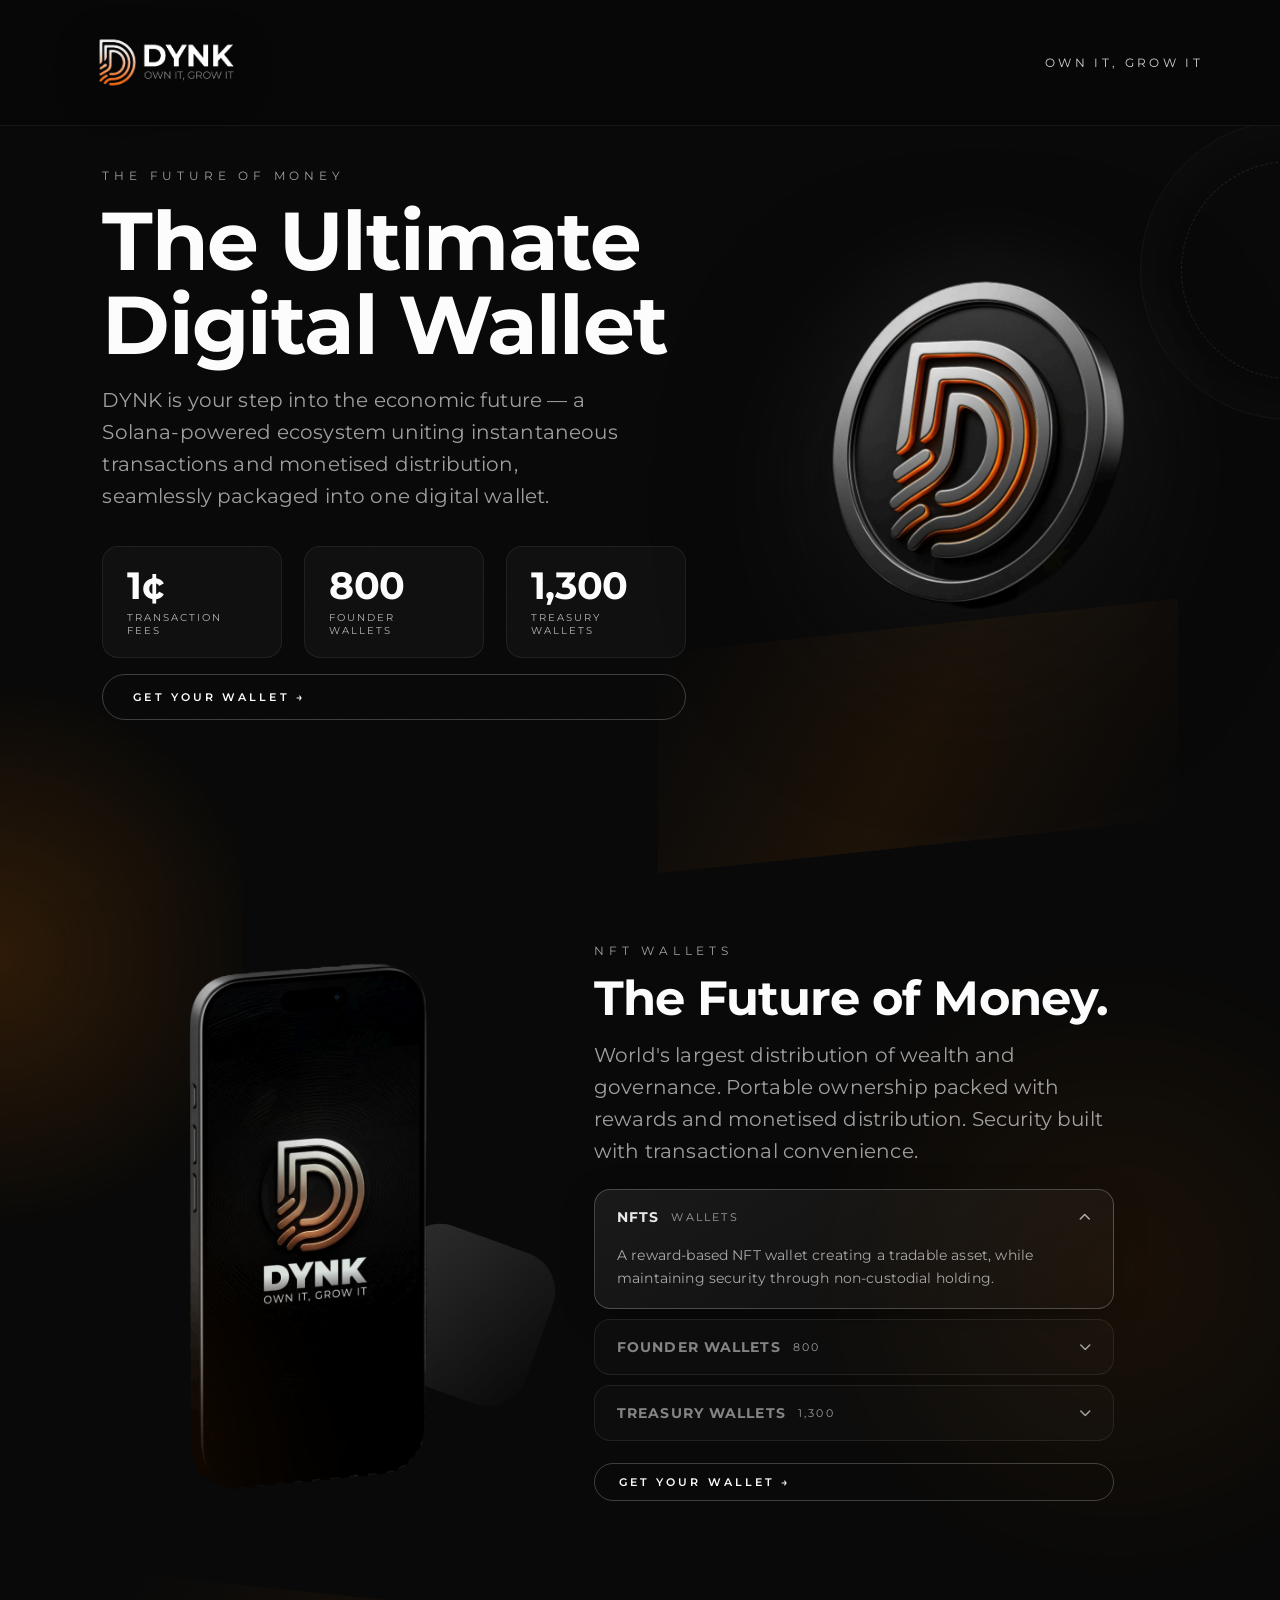
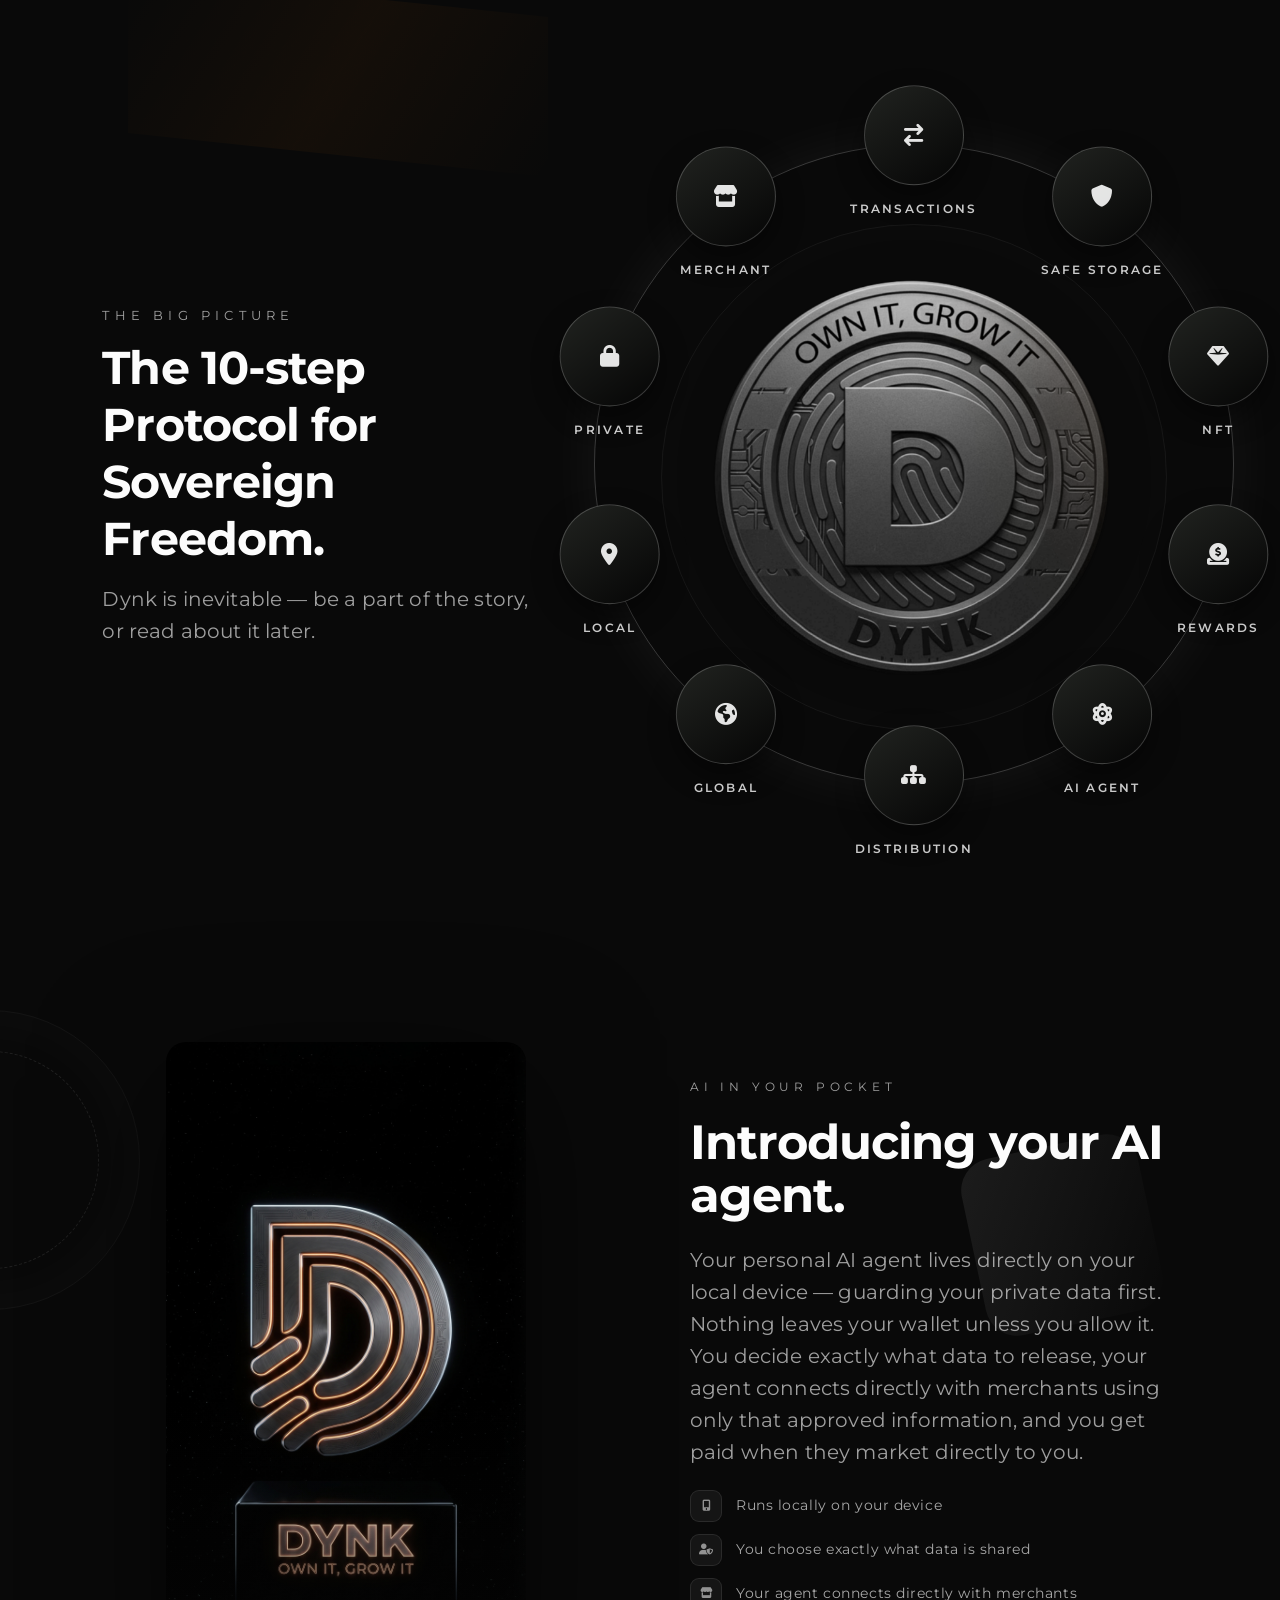
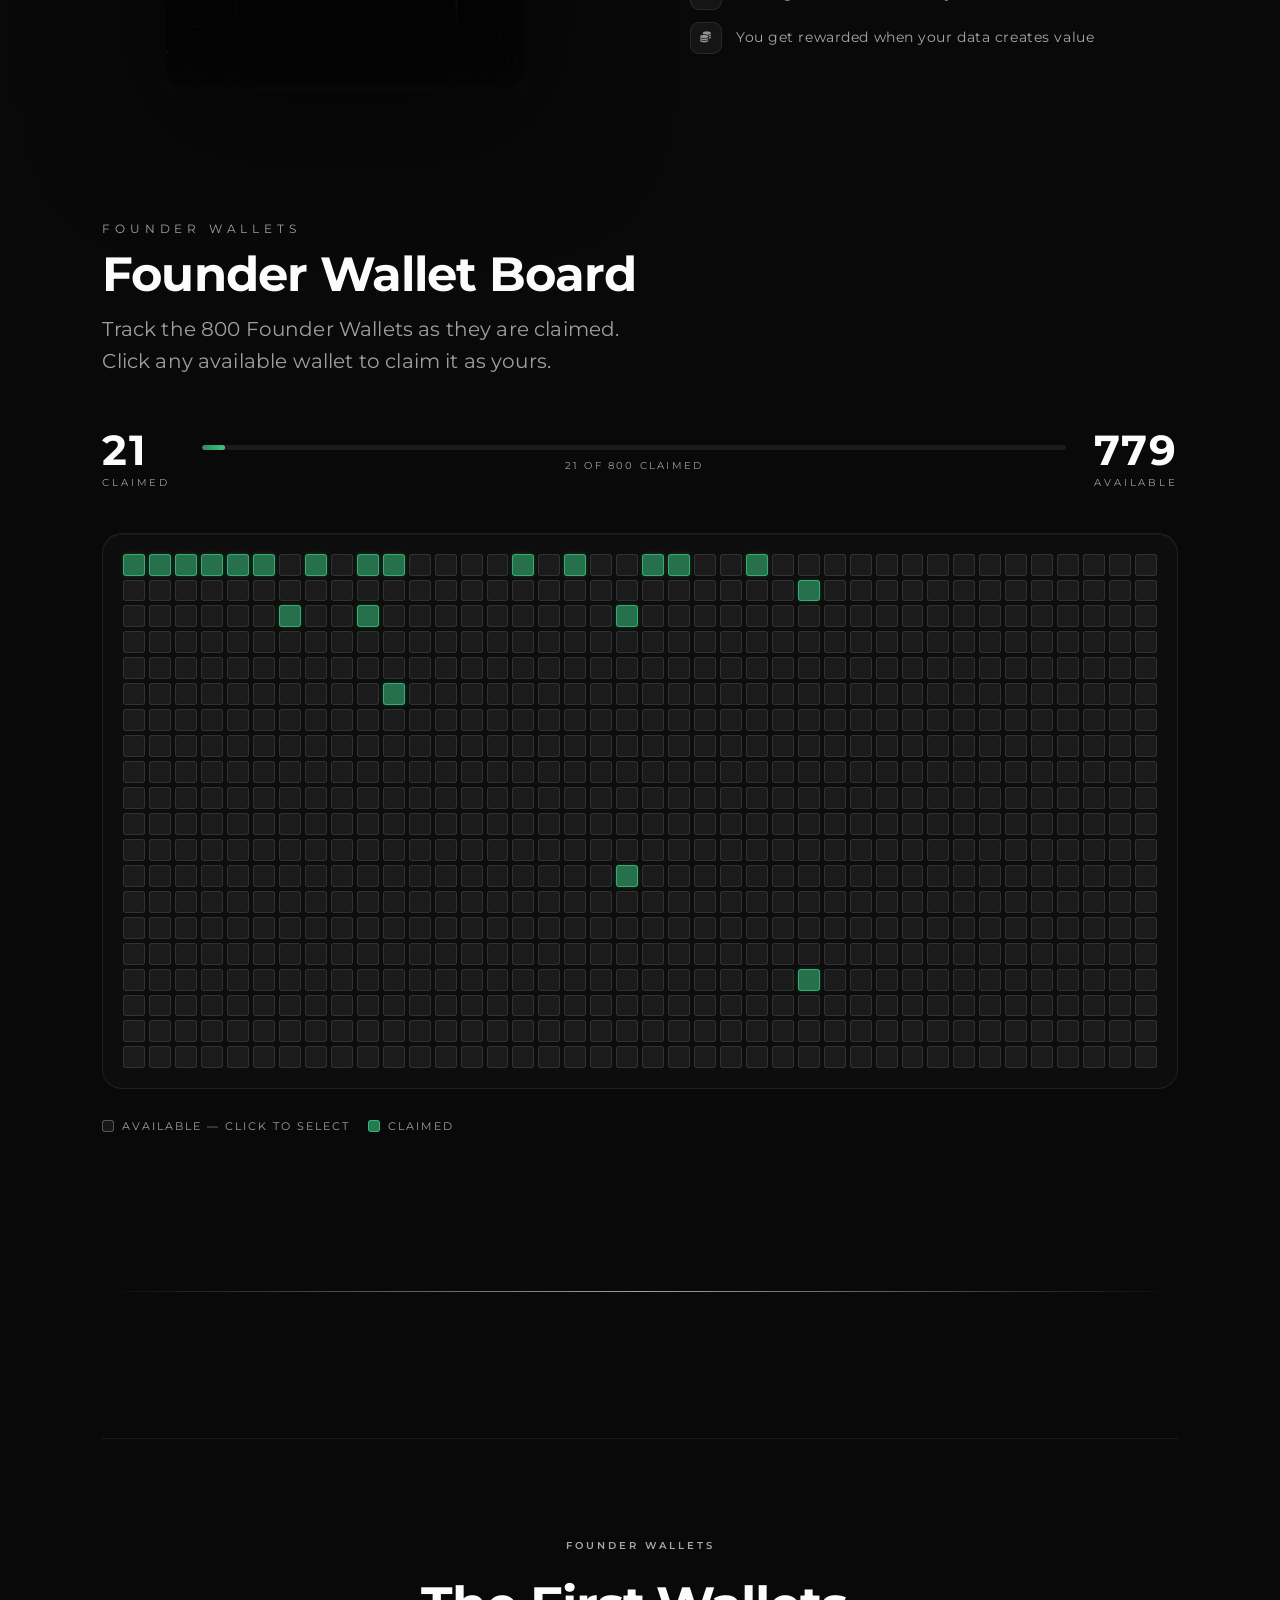
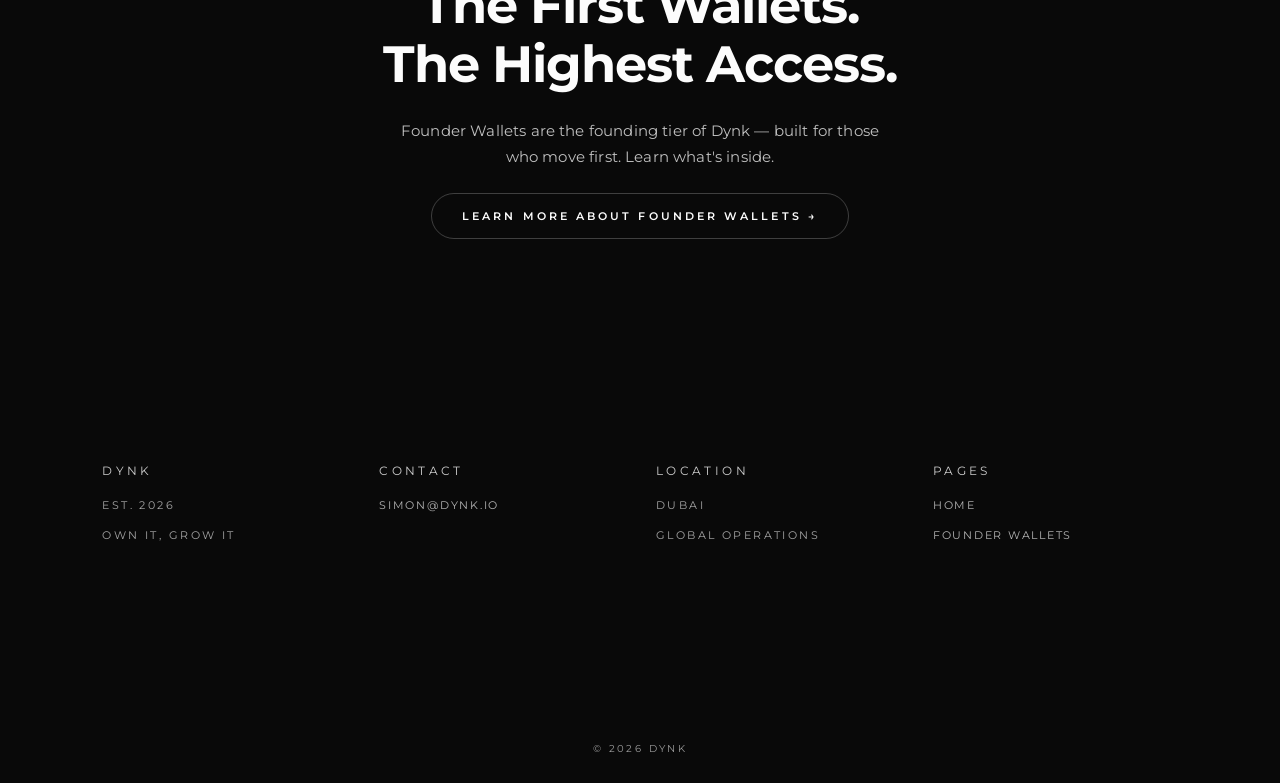
==== commit a3ae5a34: "Replace staticforms with Cloudflare Worker for form handling - Add worker/auto-reply.js: handles for" ====
--- a/index.html
+++ b/index.html
@@ -172,7 +172,7 @@
                 <i class="fas fa-chevron-down nft-chevron" aria-hidden="true"></i>
               </button>
               <div class="nft-panel" aria-hidden="true">
-                <p>The unique opportunity to be part of the DYNK founder team — acquire one of the first 800 wallets numbered 0001–0800. Founder wallets come packed with rewards, opportunities, and guarantees throughout the distribution and transactional phases. Every treasury wallet will be linked back to a specific Founder Wallet.</p>
+                <p>The unique opportunity to be part of the DYNK founder team — acquire one of the first 800 wallets numbered 0001–0800. Founder wallets come packed with 10,000 DYNK, governance perks, and life long rewards as the network grows. Every treasury wallet will be linked back to a specific Founder Wallet.</p>
               </div>
             </div>
 
@@ -185,7 +185,7 @@
                 <i class="fas fa-chevron-down nft-chevron" aria-hidden="true"></i>
               </button>
               <div class="nft-panel" aria-hidden="true">
-                <p>Treasury Wallets grow through rewards built into the ecosystem. A range of 1,300 wallets offer multiple entry points into the DYNK journey. Every distributed transactional wallet links back to either a Founder or Treasury Wallet.</p>
+                <p>Treasury wallets come with different amounts of DYNK, users compete to reach the 10,000 DYNK threshold to upgrade their wallet, unlocking founder status. Perks and rewards also come to users they choose to stay as a treasury member.</p>
               </div>
             </div>
           </div>
@@ -491,7 +491,6 @@
           <div class="footer-title">Pages</div>
           <a class="footer-link" href="index.html">Home</a>
           <a class="footer-link" href="founder-wallets.html">Founder Wallets</a>
-          <a class="footer-link" href="dynk-card.html">Dynk Card</a>
         </div>
       </footer>
       <div class="footer-bottom">© 2026 Dynk</div>
--- a/styles/layout.css
+++ b/styles/layout.css
@@ -218,21 +218,6 @@
   justify-items: center;
 }
 
-
-/* ── SECTION: MAILING LIST ──────────────────────────────────── */
-.mailing-section {
-  position: relative;
-  padding: 18px 0 8px;
-}
-
-.mailing-shell {
-  max-width: 1180px;
-  margin: 0 auto;
-  display: grid;
-  grid-template-columns: minmax(0, 1.05fr) minmax(0, 0.95fr);
-  gap: clamp(28px, 5vw, 72px);
-  align-items: stretch;
-}
 
 
 /* ── SECTION: FOUNDER BOARD ─────────────────────────────────── */
@@ -594,15 +579,6 @@
     justify-items: center;
   }
 
-  .mailing-section {
-    padding: 0 20px;
-  }
-
-  .mailing-shell {
-    grid-template-columns: 1fr;
-    gap: 24px;
-  }
-
   .wef-section {
     padding: 56px 20px 48px;
   }
--- a/styles/components.css
+++ b/styles/components.css
@@ -1255,200 +1255,6 @@
 }
 
 
-/* ── COMPONENT: MAILING FORM ────────────────────────────────── */
-.mailing-cards {
-  position: relative;
-  display: grid;
-  gap: 24px;
-  align-content: center;
-  min-height: 100%;
-}
-
-.mailing-panel {
-  display: grid;
-  gap: 18px;
-}
-
-.mailing-mini-grid {
-  display: grid;
-  grid-template-columns: 1fr;
-  gap: 18px;
-}
-
-.mailing-mini {
-  padding-top: 18px;
-  border-top: 1px solid rgba(252, 252, 252, 0.12);
-}
-
-.mailing-mini-value {
-  display: block;
-  margin-bottom: 8px;
-  font-size: 12px;
-  letter-spacing: 0.2em;
-  text-transform: uppercase;
-  color: rgba(252, 252, 252, 0.92);
-}
-
-.mailing-mini-copy {
-  margin: 0;
-  font-size: 13px;
-  line-height: 1.55;
-  color: rgba(252, 252, 252, 0.62);
-}
-
-.mailing-copy {
-  display: grid;
-  gap: 14px;
-  align-content: center;
-  justify-items: start;
-  text-align: left;
-}
-
-.mailing-copy .showcase-kicker {
-  margin-bottom: 0;
-}
-
-.mailing-copy .showcase-title {
-  margin: 0;
-  max-width: 640px;
-}
-
-.mailing-sub {
-  margin: 0;
-  max-width: 500px;
-  font-size: clamp(14px, 1.7vw, 17px);
-  line-height: 1.65;
-  color: var(--mist);
-}
-
-.mailing-form {
-  width: 100%;
-  max-width: 560px;
-  margin-top: 6px;
-}
-
-.mailing-input-wrap {
-  position: relative;
-  display: flex;
-  align-items: center;
-  gap: 12px;
-  min-height: 62px;
-  padding: 0 18px;
-  border: 1px solid rgba(252, 252, 252, 0.16);
-  border-radius: 16px;
-  background: rgba(252, 252, 252, 0.04);
-  box-shadow:
-    inset 0 1px 0 rgba(255, 255, 255, 0.03),
-    0 12px 32px rgba(0, 0, 0, 0.18);
-  transition:
-    border-color 0.3s ease,
-    background 0.3s ease,
-    box-shadow 0.3s ease;
-}
-
-.mailing-input-wrap:focus-within {
-  border-color: rgba(252, 252, 252, 0.3);
-  background: rgba(252, 252, 252, 0.06);
-  box-shadow:
-    inset 0 1px 0 rgba(255, 255, 255, 0.05),
-    0 16px 36px rgba(0, 0, 0, 0.22);
-}
-
-.mailing-input-wrap.is-success {
-  border-color: rgba(252, 252, 252, 0.22);
-  background: rgba(252, 252, 252, 0.08);
-}
-
-.mailing-input-wrap.is-success:focus-within {
-  border-color: rgba(252, 252, 252, 0.22);
-  background: rgba(252, 252, 252, 0.08);
-  box-shadow:
-    inset 0 1px 0 rgba(255, 255, 255, 0.03),
-    0 12px 32px rgba(0, 0, 0, 0.18);
-}
-
-.mailing-input {
-  width: 100%;
-  border: none;
-  outline: none;
-  background: transparent;
-  color: var(--paper);
-  font: inherit;
-  font-size: 16px;
-  text-align: left;
-  appearance: none;
-  -webkit-appearance: none;
-}
-
-.mailing-input::placeholder {
-  color: rgba(252, 252, 252, 0.46);
-}
-
-.mailing-input:-webkit-autofill,
-.mailing-input:-webkit-autofill:hover,
-.mailing-input:-webkit-autofill:focus {
-  -webkit-text-fill-color: var(--paper);
-  box-shadow: 0 0 0 1000px rgba(20, 20, 20, 0.98) inset;
-  transition: background-color 9999s ease-in-out 0s;
-  caret-color: var(--paper);
-}
-
-.mailing-input-wrap.is-success .mailing-input,
-.mailing-input-wrap.is-success .mailing-submit {
-  opacity: 0;
-  pointer-events: none;
-}
-
-.mailing-success-mark {
-  position: absolute;
-  inset: 0;
-  display: grid;
-  place-items: center;
-  font-size: 20px;
-  color: rgba(252, 252, 252, 0.96);
-  opacity: 0;
-  pointer-events: none;
-  transition: opacity 0.25s ease;
-}
-
-.mailing-input-wrap.is-success .mailing-success-mark {
-  opacity: 1;
-}
-
-.mailing-submit {
-  min-width: 122px;
-  height: 42px;
-  padding: 0 18px;
-  border: 1px solid rgba(252, 252, 252, 0.14);
-  border-radius: 12px;
-  background: rgba(252, 252, 252, 0.08);
-  color: var(--paper);
-  font: inherit;
-  font-size: 11px;
-  font-weight: 700;
-  letter-spacing: 0.18em;
-  text-transform: uppercase;
-  cursor: pointer;
-  flex-shrink: 0;
-  transition: transform 0.25s ease, border-color 0.25s ease, background 0.25s ease;
-}
-
-.mailing-submit:hover {
-  transform: translateY(-1px);
-  border-color: rgba(252, 252, 252, 0.28);
-  background: rgba(252, 252, 252, 0.12);
-}
-
-.mailing-status {
-  margin: 0;
-  font-size: 11px;
-  line-height: 1.7;
-  letter-spacing: 0.08em;
-  text-transform: uppercase;
-  min-height: 1.7em;
-  color: rgba(252, 252, 252, 0.78);
-}
-
 
 /* ── COMPONENT: FOUNDER BOARD ───────────────────────────────── */
 .board-legend {
@@ -2219,16 +2025,6 @@
     padding: 24px 20px;
   }
 
-  .mailing-panel {
-    min-height: auto;
-    gap: 20px;
-  }
-
-  .mailing-copy {
-    justify-items: center;
-    text-align: center;
-  }
-
   .modal-card {
     padding: 18px;
   }
@@ -2401,17 +2197,6 @@
     height: 36px;
   }
 
-  .mailing-input-wrap {
-    min-height: 58px;
-    padding: 0 16px;
-  }
-
-  .mailing-submit {
-    min-width: 104px;
-    height: 40px;
-    padding: 0 14px;
-    letter-spacing: 0.12em;
-  }
 }
 
 @media (prefers-reduced-motion: reduce) {
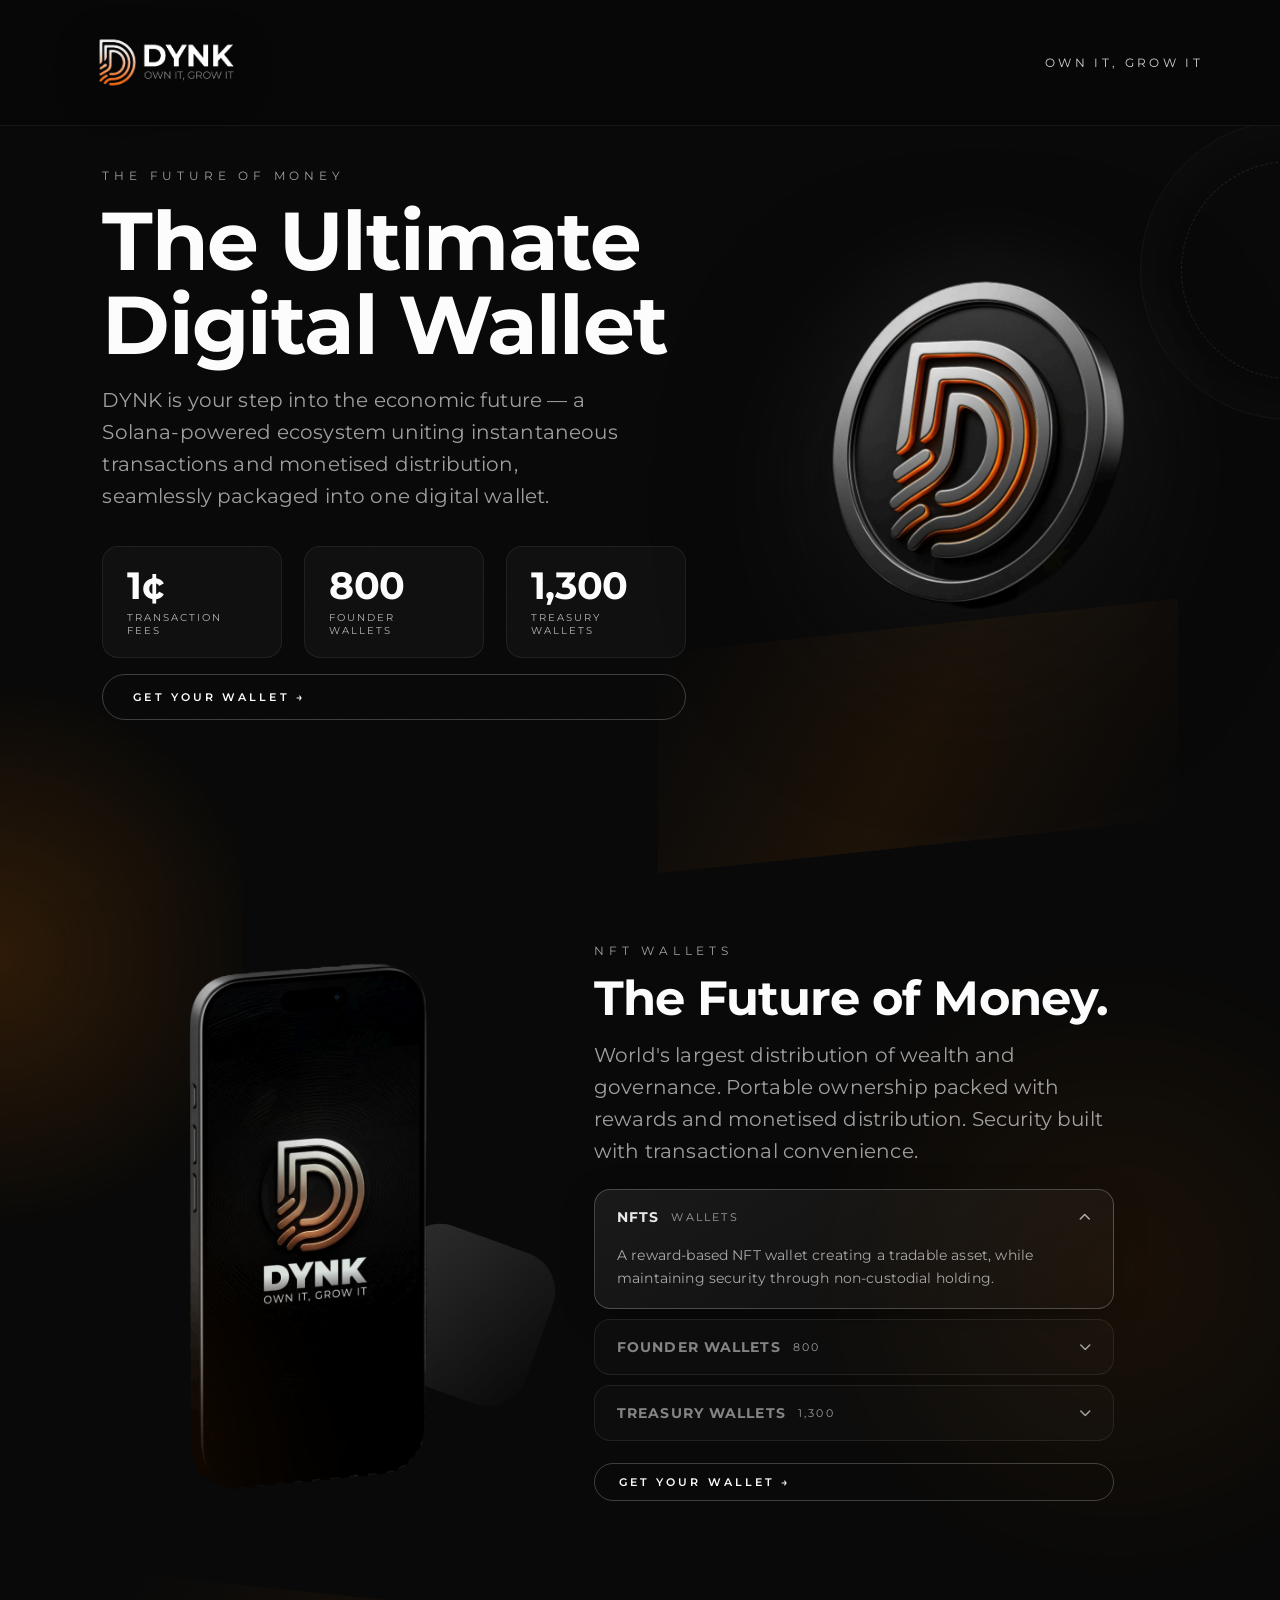
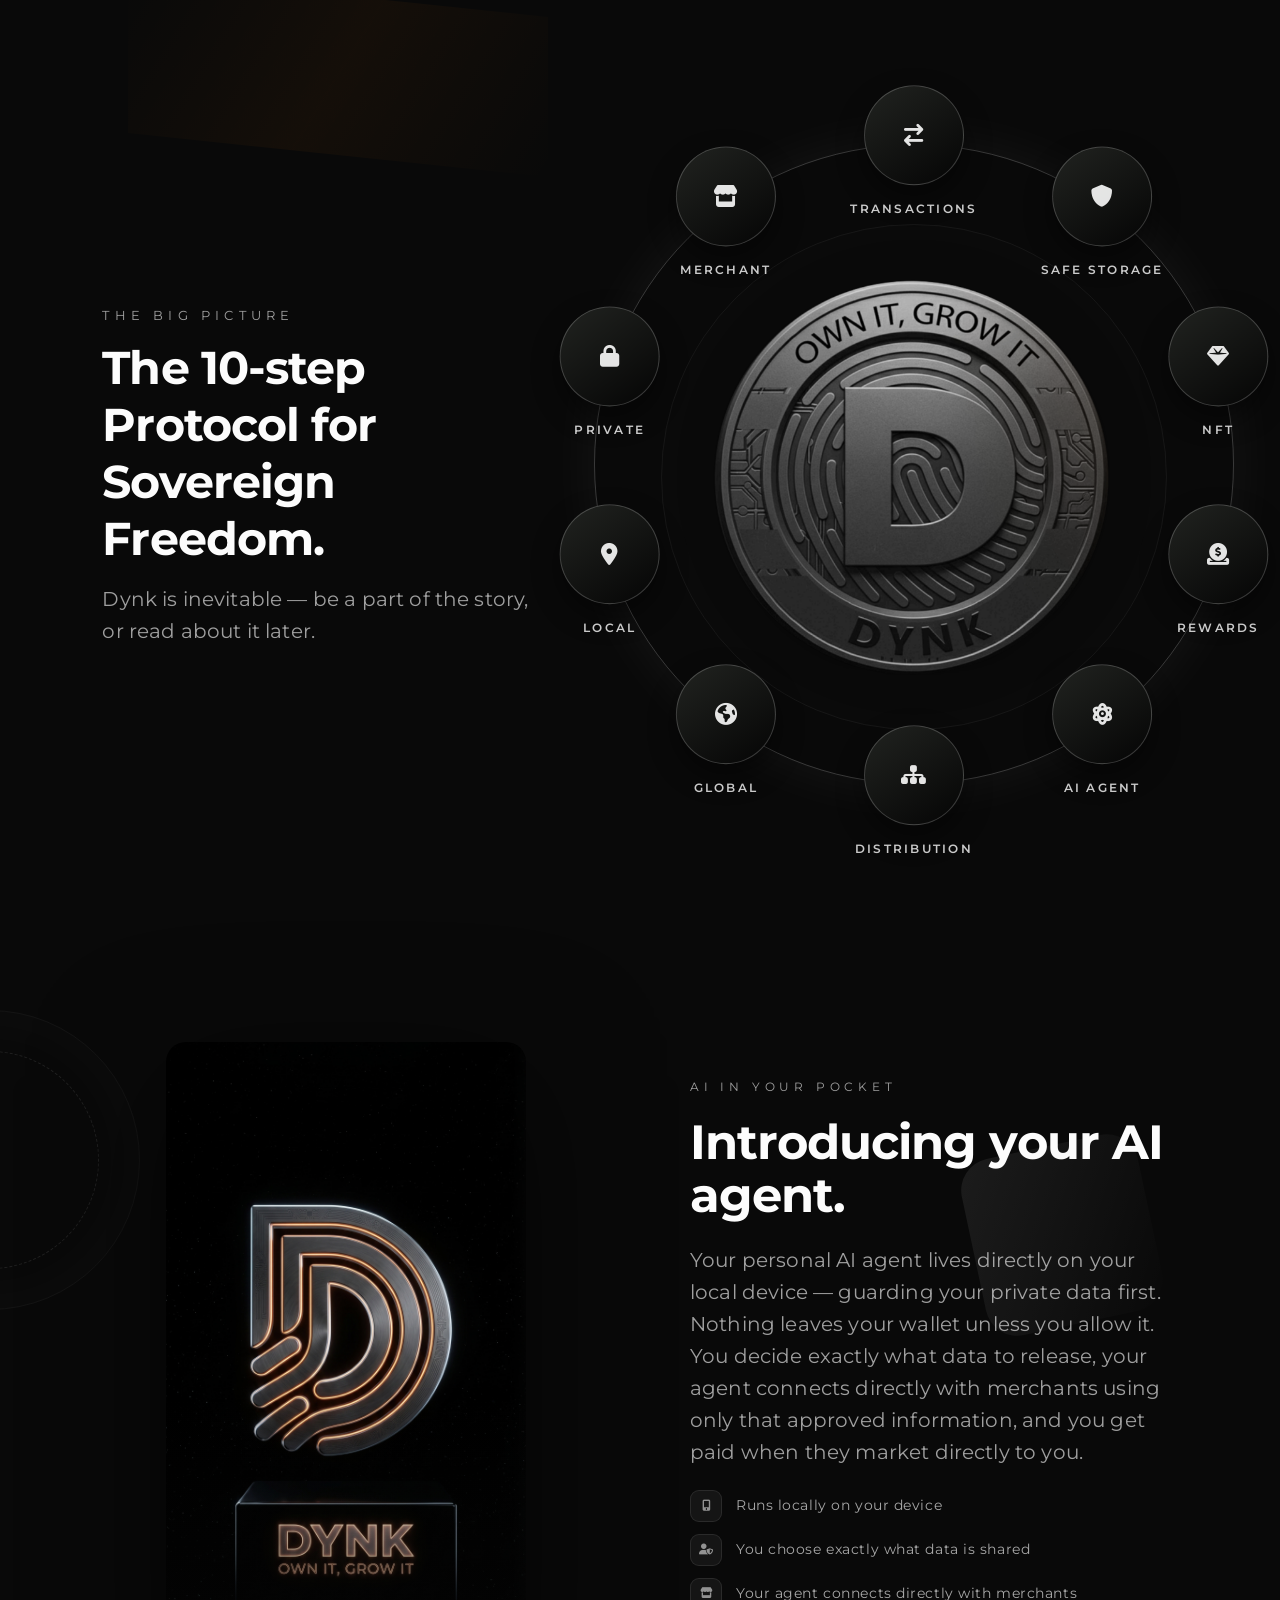
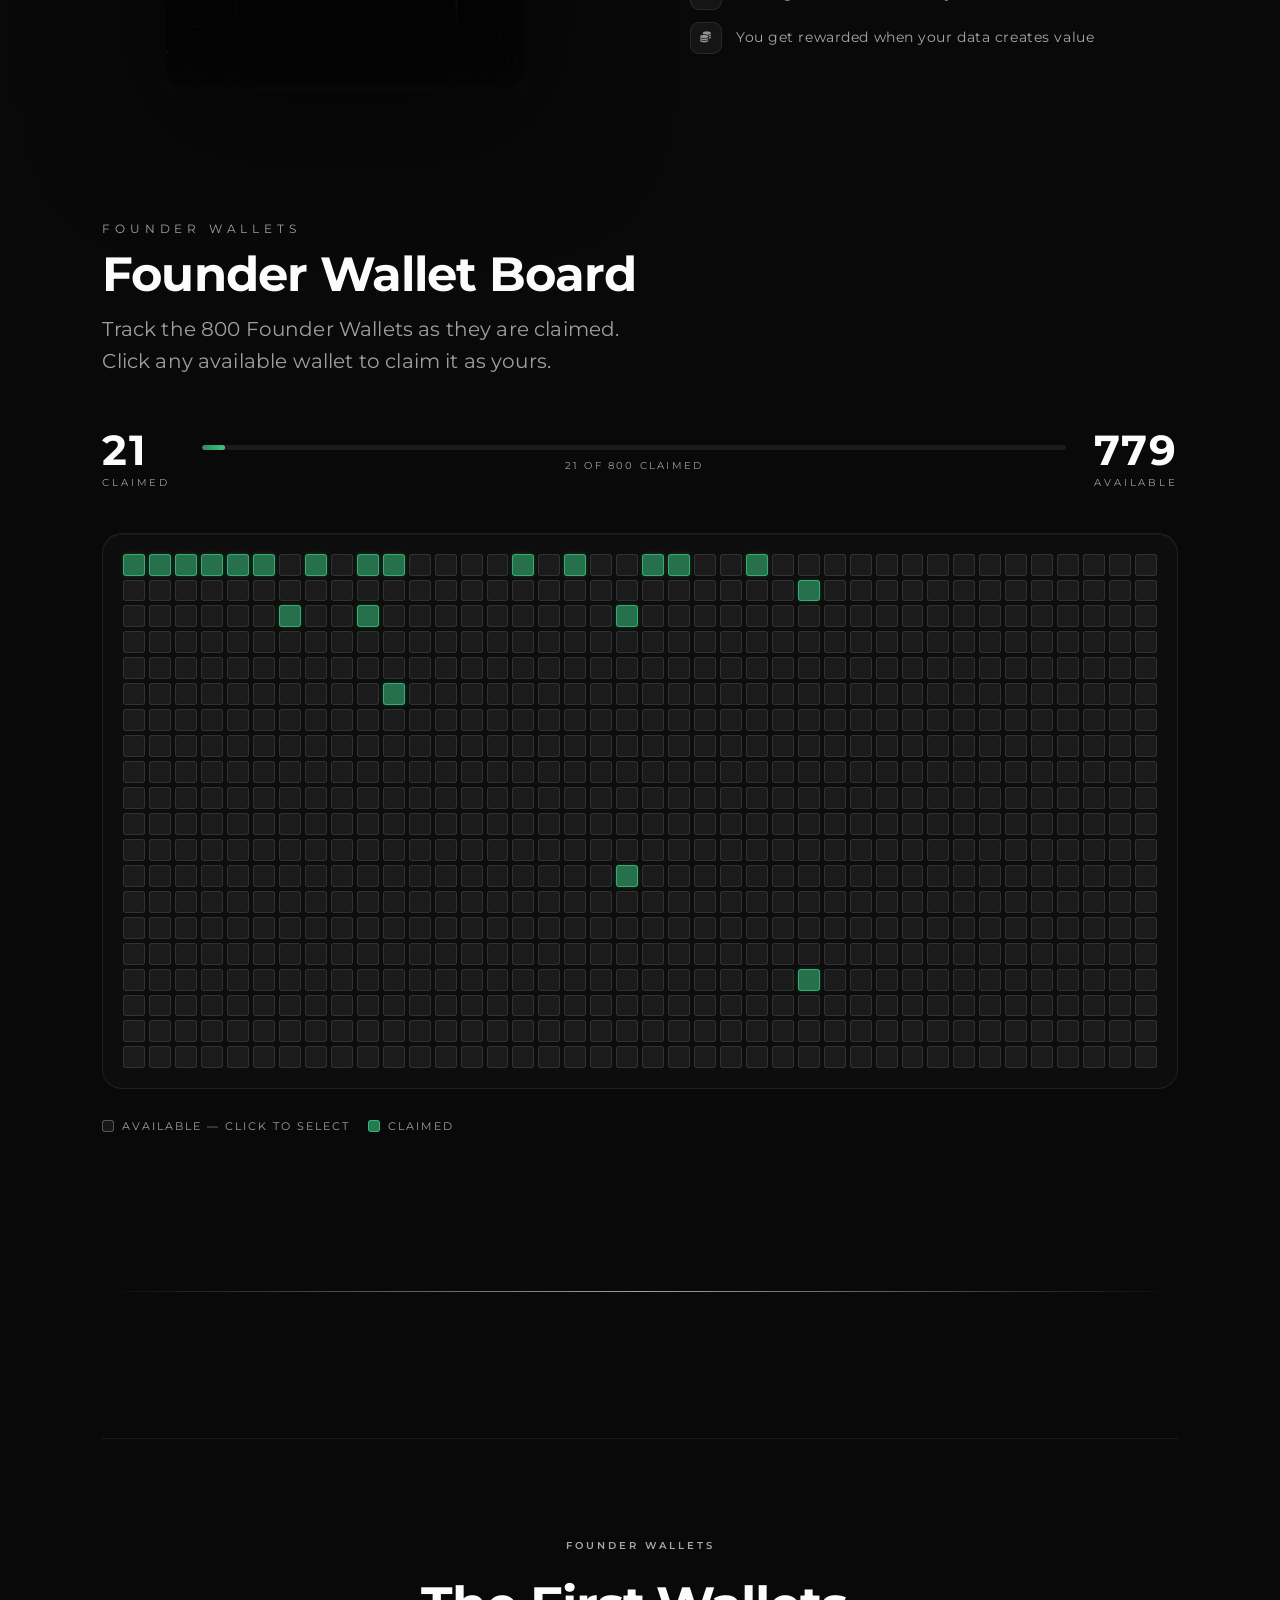
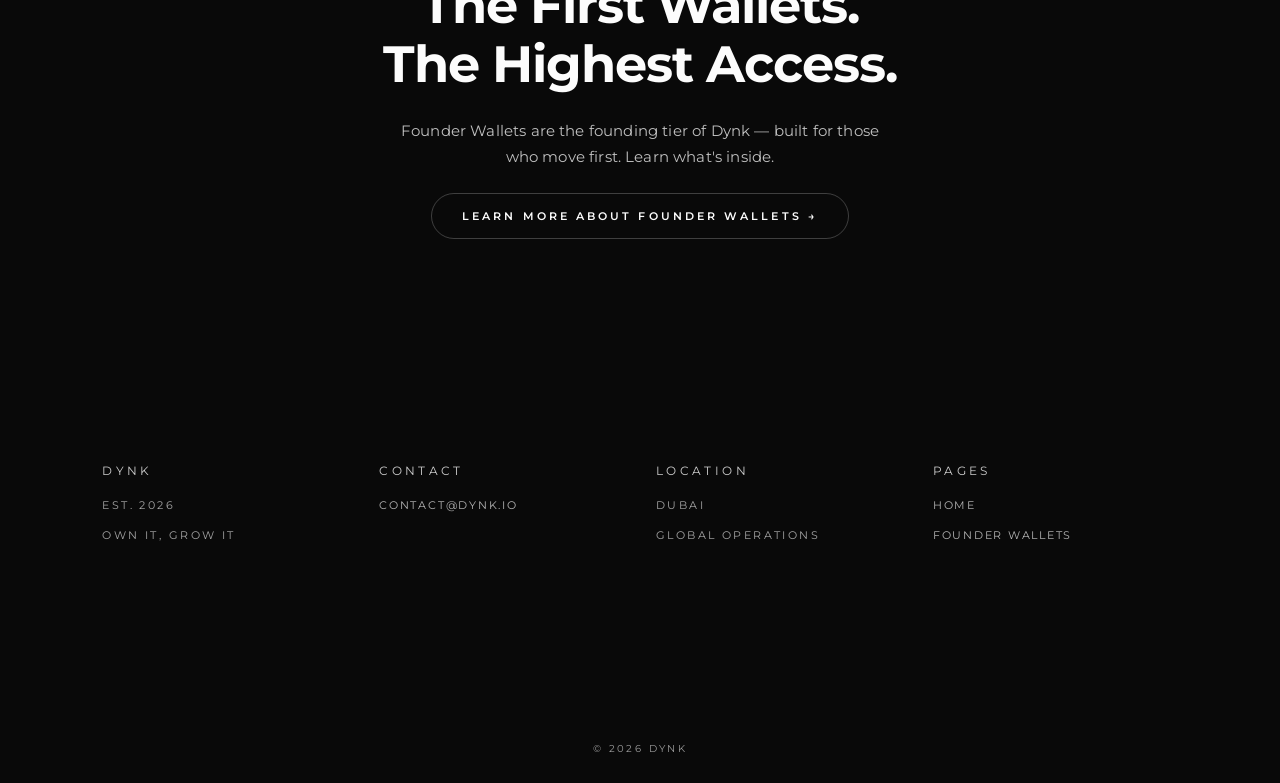
==== commit 0d99e5a1: "Update contact email to contact@dynk.io across site Co-Authored-By: Claude Sonnet 4.6 <noreply@anthr" ====
--- a/index.html
+++ b/index.html
@@ -52,7 +52,7 @@
           "description": "DYNK is a Solana-powered digital wallet ecosystem uniting NFT wallets, AI agents, instant 1¢ transactions, and monetised distribution.",
           "contactPoint": {
             "@type": "ContactPoint",
-            "email": "simon@dynk.io",
+            "email": "contact@dynk.io",
             "contactType": "customer support"
           },
           "address": {
@@ -479,7 +479,7 @@
         <div class="footer-col">
           <div class="footer-title">Contact</div>
           <address style="font-style:normal">
-            <a class="footer-link" href="mailto:simon@dynk.io">simon@dynk.io</a>
+            <a class="footer-link" href="mailto:contact@dynk.io">contact@dynk.io</a>
           </address>
         </div>
         <div class="footer-col">
@@ -555,8 +555,8 @@
         </button>
         <div class="modal-kicker">Founder wallets</div>
         <h3 id="walletModalTitle">Applications Now Open</h3>
-        <p>We are currently taking applications to acquire Founder Wallets. If you want to be a part of the future, reach us at simon@dynk.io.</p>
-        <a class="modal-email" href="mailto:simon@dynk.io">simon@dynk.io</a>
+        <p>We are currently taking applications to acquire Founder Wallets. If you want to be a part of the future, reach us at contact@dynk.io.</p>
+        <a class="modal-email" href="mailto:contact@dynk.io">contact@dynk.io</a>
       </div>
     </div>
 
